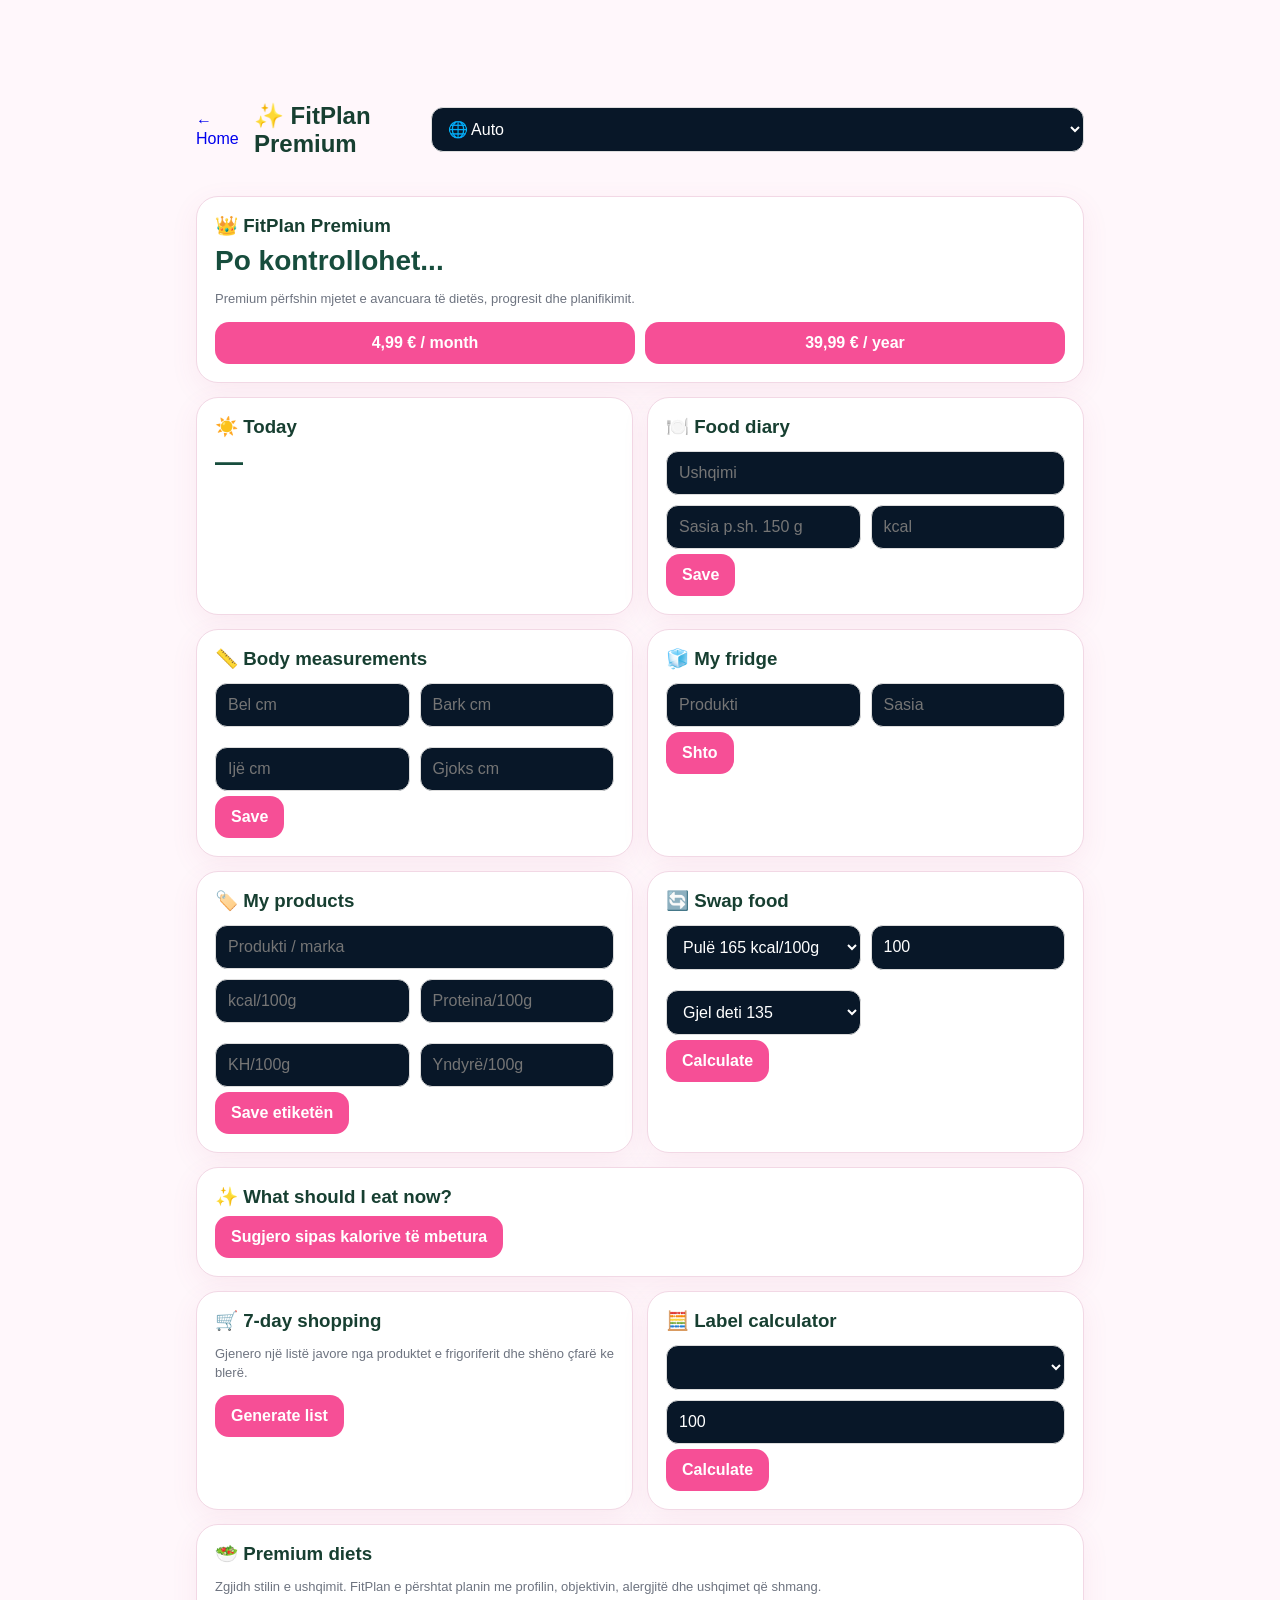
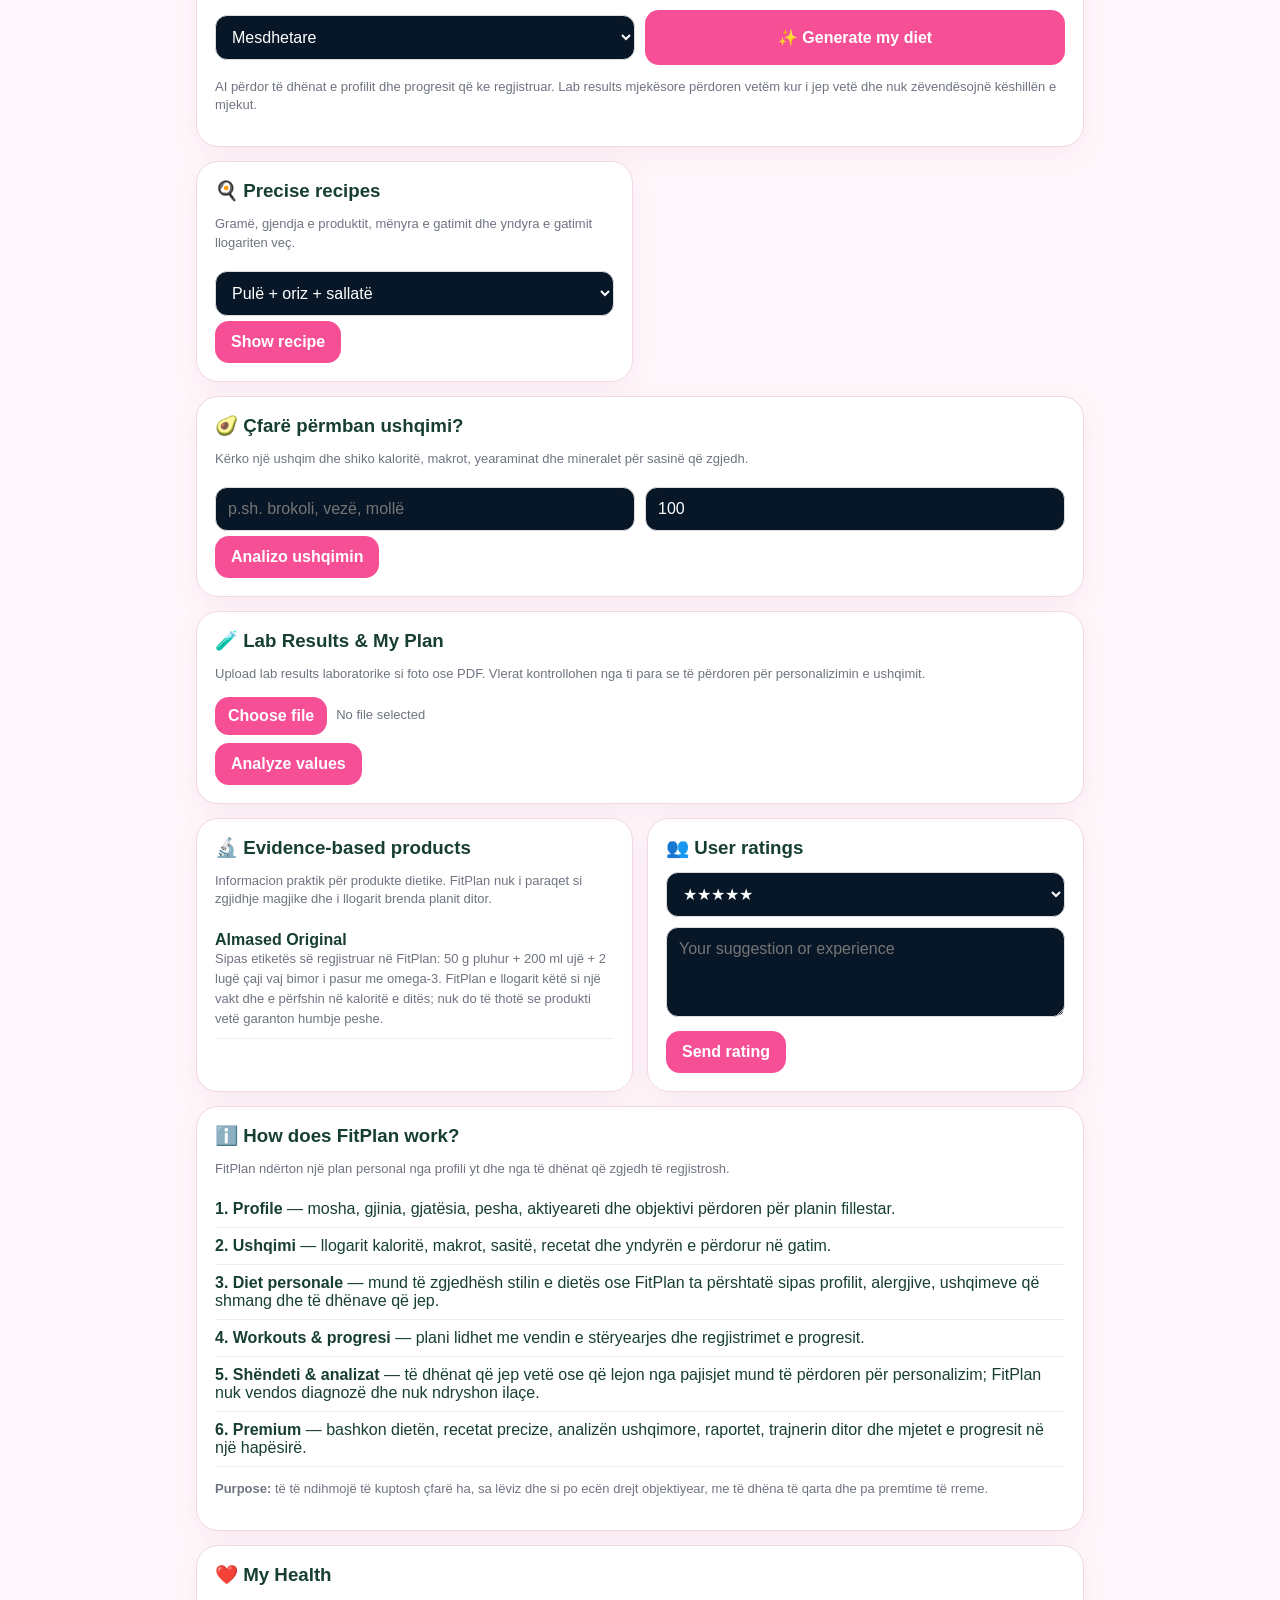
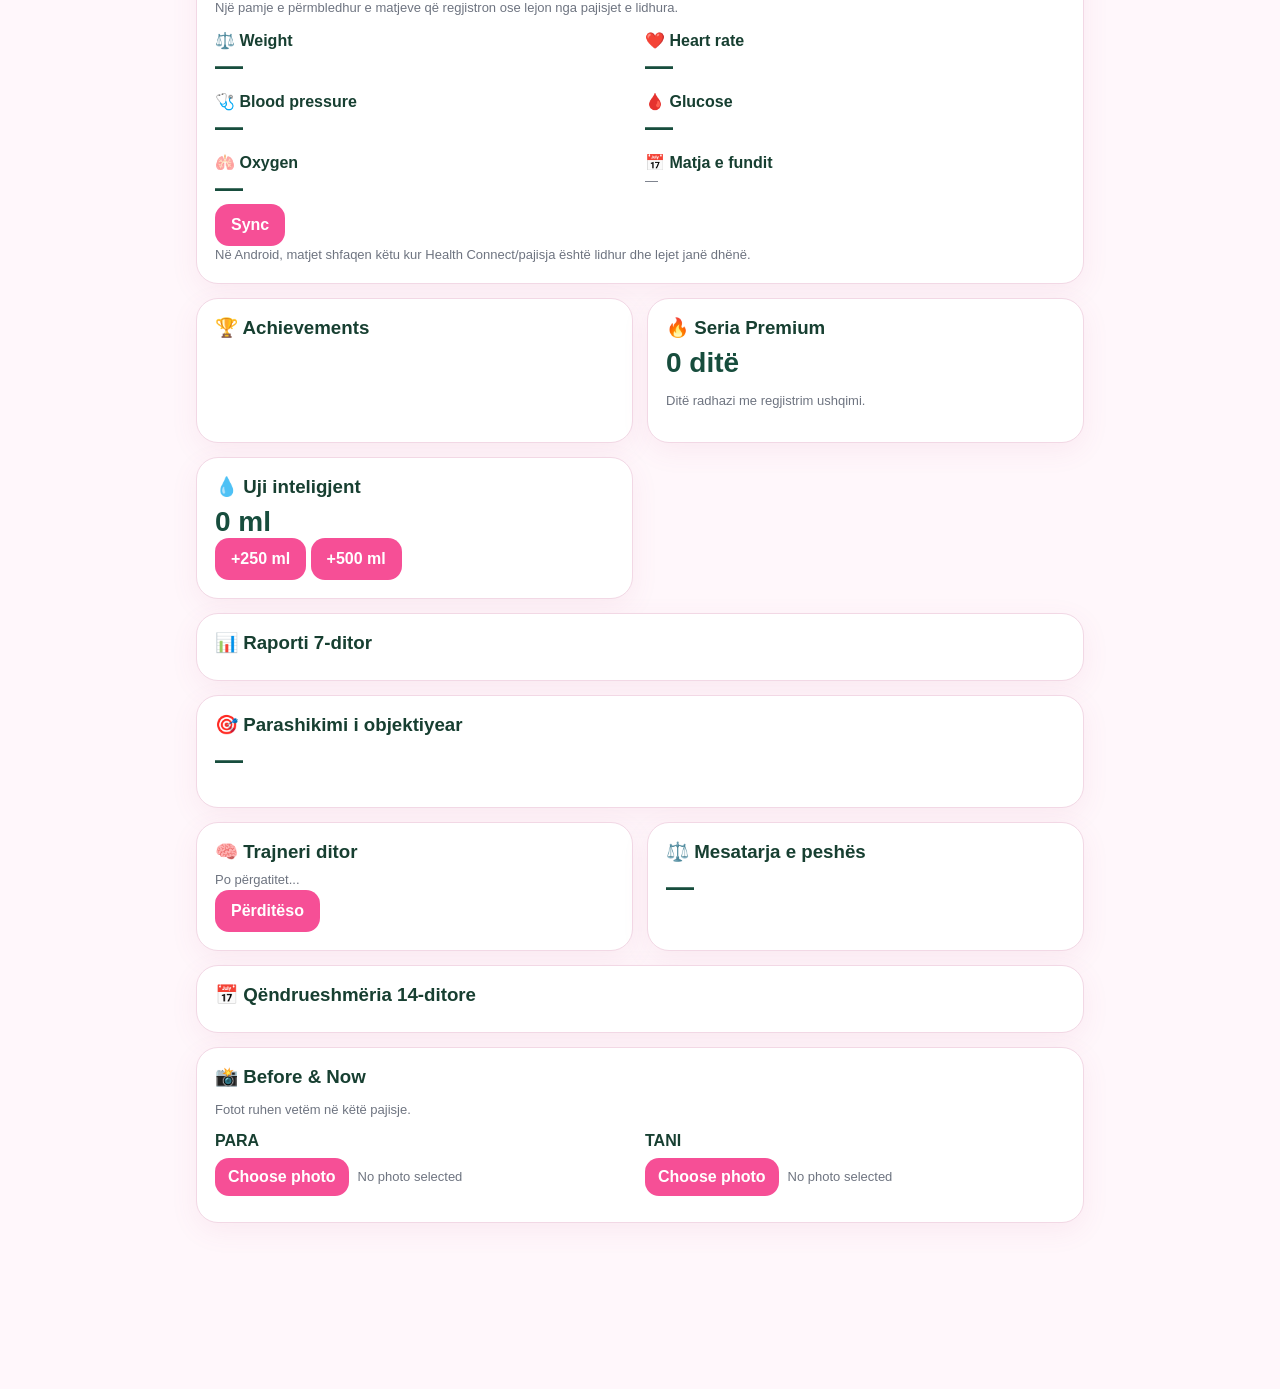
==== premium.html @ 3f6f1149 "Add safe Premium health dashboard UI" ====
<!doctype html><html lang="sq"><head><meta charset="utf-8"><meta name="viewport" content="width=device-width,initial-scale=1"><meta name="theme-color" content="#fff7fb"><title>FitPlan Premium</title><link rel="stylesheet" href="assets/app.css"><style>body{background:#fff7fb}.pw{max-width:920px;margin:auto;padding:18px 16px 80px}.ph{display:flex;align-items:center;justify-content:space-between;gap:12px;margin-bottom:18px}.ph a{text-decoration:none}.pg{display:grid;grid-template-columns:repeat(2,minmax(0,1fr));gap:14px}.pc{background:#fff;border:1px solid #f2d8e5;border-radius:22px;padding:18px;box-shadow:0 8px 28px #c34a7a14}.pc h3{margin:0 0 8px}.wide{grid-column:1/-1}.row{display:grid;grid-template-columns:repeat(2,minmax(0,1fr));gap:10px}input,select,button{font:inherit}input,select{width:100%;padding:12px;border:1px solid #ddd;border-radius:12px;margin:5px 0}.btn{border:0;border-radius:14px;padding:12px 16px;font-weight:800;background:#f64f96;color:#fff}.muted{color:#6e7480}.big{font-size:28px;font-weight:900;color:#174d3d}.list>div{padding:9px 0;border-bottom:1px solid #eee}@media(max-width:650px){.pg,.row{grid-template-columns:1fr}}.filePick{display:flex;align-items:center;gap:9px;flex-wrap:wrap;margin:8px 0}.filePick .btn{padding:10px 13px}.fileName{font-size:13px}</style></head><body><div class="pw"><div class="ph"><a href="./#home">← Ballina</a><h2>✨ FitPlan Premium</h2><select id="fitplanLang" aria-label="Language"><option value="auto">🌐 Auto</option><option value="sq">🇦🇱 Shqip</option><option value="de">🇩🇪 Deutsch</option><option value="en">🇬🇧 English</option><option value="it">🇮🇹 Italiano</option><option value="tr">🇹🇷 Türkçe</option><option value="bs">🇧🇦 Bosanski</option><option value="ar">🇸🇦 العربية</option></select></div><div class="pg"><section class="pc wide" id="premiumAccess"><h3>👑 FitPlan Premium</h3><div id="premiumStatus" class="big">Po kontrollohet...</div><p id="premiumStatus2" class="muted">Premium përfshin mjetet e avancuara të dietës, progresit dhe planifikimit.</p><div id="premiumPlans" class="row"><button class="btn" id="buyMonthly">4,99 € / muaj</button><button class="btn" id="buyYearly">39,99 € / vit</button></div><div id="premiumPayMsg" class="muted"></div></section><div id="premiumContent" style="display:contents"><section class="pc"><h3>☀️ Sot</h3><div id="today" class="big">—</div><div id="today2" class="muted"></div></section><section class="pc"><h3>🍽️ Ditari i ushqimit</h3><input id="food" placeholder="Ushqimi"><div class="row"><input id="grams" placeholder="Sasia p.sh. 150 g"><input id="kcal" type="number" placeholder="kcal"></div><button class="btn" id="saveFood">Ruaj</button><div id="foodList" class="list"></div></section><section class="pc"><h3>📏 Matjet trupore</h3><div class="row"><input id="waist" type="number" placeholder="Bel cm"><input id="belly" type="number" placeholder="Bark cm"><input id="hips" type="number" placeholder="Ijë cm"><input id="chest" type="number" placeholder="Gjoks cm"></div><button class="btn" id="saveMeasure">Ruaj</button><div id="measureLast" class="muted"></div></section><section class="pc"><h3>🧊 Frigoriferi im</h3><div class="row"><input id="frName" placeholder="Produkti"><input id="frQty" placeholder="Sasia"></div><button class="btn" id="saveFr">Shto</button><div id="frList" class="list"></div></section><section class="pc"><h3>🏷️ Produktet e mia</h3><input id="lbName" placeholder="Produkti / marka"><div class="row"><input id="lbKcal" type="number" placeholder="kcal/100g"><input id="lbP" type="number" placeholder="Proteina/100g"><input id="lbC" type="number" placeholder="KH/100g"><input id="lbF" type="number" placeholder="Yndyrë/100g"></div><button class="btn" id="saveLb">Ruaj etiketën</button><div id="lbList" class="list"></div></section><section class="pc"><h3>🔄 Ndërro ushqimin</h3><div class="row"><select id="swFrom"><option value="165">Pulë 165 kcal/100g</option><option value="360">Oriz i thatë 360</option><option value="77">Patate 77</option><option value="884">Vaj ulliri 884</option></select><input id="swGram" type="number" value="100"><select id="swTo"><option value="135">Gjel deti 135</option><option value="77">Patate 77</option><option value="360">Oriz i thatë 360</option><option value="884">Rapsöl 884</option></select></div><button class="btn" id="swap">Llogarit</button><div id="swapOut" class="big"></div></section><section class="pc wide"><h3>✨ Çfarë të ha tani?</h3><div id="smart" class="muted"></div><button class="btn" id="smartBtn">Sugjero sipas kalorive të mbetura</button></section><section class="pc"><h3>🛒 Blerjet 7-ditore</h3><p class="muted">Gjenero një listë javore nga produktet e frigoriferit dhe shëno çfarë ke blerë.</p><button class="btn" id="weekBtn">Gjenero listën</button><div id="weekList" class="list"></div></section><section class="pc"><h3>🧮 Kalkulator etikete</h3><select id="calcProduct"></select><input id="calcGram" type="number" value="100" min="1" placeholder="gramë"><button class="btn" id="calcLabel">Llogarit</button><div id="calcOut" class="big"></div></section><section class="pc wide"><h3>🥗 Dietat Premium</h3><p class="muted">Zgjidh stilin e ushqimit. FitPlan e përshtat planin me profilin, objektivin, alergjitë dhe ushqimet që shmang.</p><div class="row"><select id="premiumDietType"><option value="mediterranean">Mesdhetare</option><option value="lowcarb">Low-Carb</option><option value="highprotein">High-Protein</option><option value="vegetarian">Vegjetariane</option><option value="dash">DASH</option><option value="intermittent">Intermittent Fasting 16:8</option><option value="balanced">E balancuar</option></select><button class="btn" id="generatePremiumDiet">✨ Gjenero dietën time</button></div><div id="premiumDietOut" class="list"></div><p class="muted">AI përdor të dhënat e profilit dhe progresit që ke regjistruar. Analizat mjekësore përdoren vetëm kur i jep vetë dhe nuk zëvendësojnë këshillën e mjekut.</p></section><section class="pc"><h3>🍳 Receta Precize</h3><p class="muted">Gramë, gjendja e produktit, mënyra e gatimit dhe yndyra e gatimit llogariten veç.</p><select id="recipeSel"><option value="chickenrice">Pulë + oriz + sallatë</option><option value="eggs">Vezë + patate + sallatë</option></select><button class="btn" id="recipeBtn">Shfaq recetën</button><div id="recipeOut" class="list"></div></section><section class="pc wide"><h3>🥑 Çfarë përmban ushqimi?</h3><p class="muted">Kërko një ushqim dhe shiko kaloritë, makrot, vitaminat dhe mineralet për sasinë që zgjedh.</p><div class="row"><input id="nutritionFood" placeholder="p.sh. brokoli, vezë, mollë"><input id="nutritionGram" type="number" min="1" value="100" placeholder="gramë"></div><button class="btn" id="nutritionBtn">Analizo ushqimin</button><div id="nutritionOut" class="list"></div></section><section class="pc wide"><h3>🧪 Analizat & Plani im</h3><p class="muted">Ngarko analizat laboratorike si foto ose PDF. Vlerat kontrollohen nga ti para se të përdoren për personalizimin e ushqimit.</p><div class="filePick"><input id="labFile" type="file" accept="image/*,.pdf" hidden><button class="btn fileBtn" type="button" data-file-target="labFile" data-i18n="Zgjidh skedarin">Zgjidh skedarin</button><span class="muted fileName" data-file-name="labFile" data-i18n="Asnjë skedar i zgjedhur">Asnjë skedar i zgjedhur</span></div><button class="btn" id="labAnalyze">Analizo vlerat</button><div id="labOut" class="list"></div></section><section class="pc"><h3>🔬 Produkte me evidencë</h3><p class="muted">Informacion praktik për produkte dietike. FitPlan nuk i paraqet si zgjidhje magjike dhe i llogarit brenda planit ditor.</p><div id="evidenceProducts" class="list"><div><b>Almased Original</b><br><span class="muted">Sipas etiketës së regjistruar në FitPlan: 50 g pluhur + 200 ml ujë + 2 lugë çaji vaj bimor i pasur me omega-3. FitPlan e llogarit këtë si një vakt dhe e përfshin në kaloritë e ditës; nuk do të thotë se produkti vetë garanton humbje peshe.</span></div></div></section><section class="pc"><h3>👥 Vlerësimi i përdoruesve</h3><select id="userRating"><option value="5">★★★★★</option><option value="4">★★★★☆</option><option value="3">★★★☆☆</option><option value="2">★★☆☆☆</option><option value="1">★☆☆☆☆</option></select><textarea id="userFeedback" placeholder="Sugjerimi ose përvoja juaj" style="width:100%;min-height:90px;padding:12px;border:1px solid #ddd;border-radius:12px"></textarea><button class="btn" id="sendFeedback">Dërgo vlerësimin</button><div id="feedbackMsg" class="muted"></div></section><section class="pc wide"><h3>ℹ️ Si funksionon FitPlan?</h3><p class="muted">FitPlan ndërton një plan personal nga profili yt dhe nga të dhënat që zgjedh të regjistrosh.</p><div class="list"><div><b>1. Profili</b> — mosha, gjinia, gjatësia, pesha, aktiviteti dhe objektivi përdoren për planin fillestar.</div><div><b>2. Ushqimi</b> — llogarit kaloritë, makrot, sasitë, recetat dhe yndyrën e përdorur në gatim.</div><div><b>3. Dieta personale</b> — mund të zgjedhësh stilin e dietës ose FitPlan ta përshtatë sipas profilit, alergjive, ushqimeve që shmang dhe të dhënave që jep.</div><div><b>4. Ushtrimet & progresi</b> — plani lidhet me vendin e stërvitjes dhe regjistrimet e progresit.</div><div><b>5. Shëndeti & analizat</b> — të dhënat që jep vetë ose që lejon nga pajisjet mund të përdoren për personalizim; FitPlan nuk vendos diagnozë dhe nuk ndryshon ilaçe.</div><div><b>6. Premium</b> — bashkon dietën, recetat precize, analizën ushqimore, raportet, trajnerin ditor dhe mjetet e progresit në një hapësirë.</div></div><p class="muted"><b>Qëllimi:</b> të të ndihmojë të kuptosh çfarë ha, sa lëviz dhe si po ecën drejt objektivit, me të dhëna të qarta dhe pa premtime të rreme.</p></section><section class="pc wide"><h3>❤️ Shëndeti im</h3><p class="muted">Një pamje e përmbledhur e matjeve që regjistron ose lejon nga pajisjet e lidhura.</p><div class="row"><div><b>⚖️ Pesha</b><div id="healthWeight" class="big">—</div></div><div><b>❤️ Pulsi</b><div id="healthHr" class="big">—</div></div><div><b>🩺 Tensioni</b><div id="healthBp" class="big">—</div></div><div><b>🩸 Glukoza</b><div id="healthGlucose" class="big">—</div></div><div><b>🫁 Oksigjeni</b><div id="healthSpo2" class="big">—</div></div><div><b>📅 Matja e fundit</b><div id="healthWhen" class="muted">—</div></div></div><button class="btn" id="healthSync">Sinkronizo</button><div id="healthMsg" class="muted">Në Android, matjet shfaqen këtu kur Health Connect/pajisja është lidhur dhe lejet janë dhënë.</div></section><section class="pc"><h3>🏆 Arritjet</h3><div id="achievements" class="list"></div></section><section class="pc"><h3>🔥 Seria Premium</h3><div id="streak" class="big">0 ditë</div><p class="muted">Ditë radhazi me regjistrim ushqimi.</p></section><section class="pc"><h3>💧 Uji inteligjent</h3><div id="waterSmart" class="big">0 ml</div><button class="btn" id="water250">+250 ml</button> <button class="btn" id="water500">+500 ml</button></section><section class="pc wide"><h3>📊 Raporti 7-ditor</h3><div id="weekReport" class="list"></div></section><section class="pc wide"><h3>🎯 Parashikimi i objektivit</h3><div id="goalForecast" class="big">—</div><p id="goalForecast2" class="muted"></p></section><section class="pc"><h3>🧠 Trajneri ditor</h3><div id="coachToday" class="muted">Po përgatitet...</div><button class="btn" id="coachRefresh">Përditëso</button></section><section class="pc"><h3>⚖️ Mesatarja e peshës</h3><div id="weightTrend" class="big">—</div><div id="weightTrend2" class="muted"></div></section><section class="pc wide"><h3>📅 Qëndrueshmëria 14-ditore</h3><div id="consistency" class="list"></div></section><section class="pc wide"><h3>📸 Para & Tani</h3><p class="muted">Fotot ruhen vetëm në këtë pajisje.</p><div class="row"><div><b>PARA</b><div class="filePick"><input id="before" type="file" accept="image/*" hidden><button class="btn fileBtn" type="button" data-file-target="before" data-i18n="Zgjidh foton">Zgjidh foton</button><span class="muted fileName" data-file-name="before" data-i18n="Asnjë foto e zgjedhur">Asnjë foto e zgjedhur</span></div><div id="beforeV"></div></div><div><b>TANI</b><div class="filePick"><input id="after" type="file" accept="image/*" hidden><button class="btn fileBtn" type="button" data-file-target="after" data-i18n="Zgjidh foton">Zgjidh foton</button><span class="muted fileName" data-file-name="after" data-i18n="Asnjë foto e zgjedhur">Asnjë foto e zgjedhur</span></div><div id="afterV"></div></div></div></section></div></div></div><script>window.FITPLAN_MESSAGES={sq:{remaining:"Ke {kcal} kcal të mbetura.",goal:"≈ {weeks} javë",active:"{days}/14 ditë aktive"},de:{remaining:"Du hast noch {kcal} kcal übrig.",goal:"≈ {weeks} Wochen",active:"{days}/14 aktive Tage"},en:{remaining:"You have {kcal} kcal remaining.",goal:"≈ {weeks} weeks",active:"{days}/14 active days"},it:{remaining:"Ti restano {kcal} kcal.",goal:"≈ {weeks} settimane",active:"{days}/14 giorni attivi"},tr:{remaining:"{kcal} kcal kaldı.",goal:"≈ {weeks} hafta",active:"{days}/14 aktif gün"},bs:{remaining:"Preostalo je {kcal} kcal.",goal:"≈ {weeks} sedmica",active:"{days}/14 aktivnih dana"},ar:{remaining:"تبقى لديك {kcal} سعرة حرارية.",goal:"≈ {weeks} أسابيع",active:"{days}/14 يومًا نشطًا"}};</script><script src="assets/i18n.js"></script><script>document.addEventListener("click",e=>{const b=e.target.closest("[data-file-target]");if(b)document.getElementById(b.dataset.fileTarget)?.click()});document.addEventListener("change",e=>{if(e.target.matches("input[type=file]")){const s=document.querySelector(`[data-file-name="${e.target.id}"]`);if(s&&e.target.files?.[0])s.textContent=e.target.files[0].name}});</script><script src="assets/premium.js"></script></body></html>
---- assets/app.css ----
:root{--bg:#07111f;--card:#10233f;--text:#f7fbff;--muted:#b8c7d9;--a:#2dd4bf;--b:#38bdf8;--line:#ffffff20}
*{box-sizing:border-box}html,body{margin:0;min-height:100%;font-family:Arial,sans-serif;background:linear-gradient(145deg,#07111f,#10233f);color:var(--text)}
body{padding:calc(64px + env(safe-area-inset-top)) 12px calc(86px + env(safe-area-inset-bottom))}
.top{position:fixed;z-index:20;top:0;left:0;right:0;height:calc(58px + env(safe-area-inset-top));padding-top:env(safe-area-inset-top);display:flex;align-items:center;justify-content:space-between;background:#07111fee;border-bottom:1px solid var(--line);backdrop-filter:blur(14px)}
.top button{margin:0 10px;border:1px solid var(--line);background:#ffffff12;color:white;border-radius:12px;padding:9px 12px}
#app{max-width:980px;margin:auto}.hero,.card{background:#ffffff0d;border:1px solid var(--line);border-radius:22px;padding:16px;margin:10px 0;box-shadow:0 18px 45px #0005}.hero{background:linear-gradient(135deg,#2dd4bf24,#38bdf822)}
.grid{display:grid;grid-template-columns:repeat(2,1fr);gap:10px}.tile{border:1px solid var(--line);background:#ffffff0c;color:white;border-radius:18px;padding:16px;text-align:left;min-height:92px}.tile b{display:block;font-size:16px;margin:7px 0}.muted{color:var(--muted);font-size:13px;line-height:1.45}
input,select,textarea,button{font:inherit}input,select,textarea{width:100%;padding:12px;margin:5px 0 10px;border-radius:12px;border:1px solid var(--line);background:#081728;color:white;font-size:16px}.primary{border:0;border-radius:13px;padding:12px 15px;font-weight:800;background:linear-gradient(135deg,var(--a),var(--b));color:#05212a}.secondary{border:1px solid var(--line);border-radius:13px;padding:11px 14px;background:#ffffff10;color:white}.row{display:flex;gap:9px;flex-wrap:wrap}.check{display:flex;gap:10px;align-items:center;padding:12px;border-bottom:1px solid var(--line)}.check input{width:auto;margin:0}.menu{position:fixed;bottom:0;left:0;right:0;display:flex;overflow:auto;background:#07111ff2;border-top:1px solid var(--line);padding:8px 7px calc(8px + env(safe-area-inset-bottom));z-index:20}.menu button{flex:0 0 auto;border:0;background:transparent;color:#c8d5e5;padding:8px 12px}.menu button.active{color:#2dd4bf}.badge{display:inline-block;border-radius:999px;background:#2dd4bf20;border:1px solid #2dd4bf55;padding:5px 9px;color:#99f6e4}.stat{font-size:25px;font-weight:900}.warn{background:#f59e0b18;border:1px solid #f59e0b55;border-radius:14px;padding:12px;color:#fde68a}
@media(max-width:620px){.grid{grid-template-columns:1fr}.tile{min-height:78px}}
.fit-img{width:100%;aspect-ratio:4/3;object-fit:cover;border-radius:16px;display:block;background:#081728}.exercise h3{margin:10px 0 5px}.videoBtn{display:inline-block;text-decoration:none;margin-top:4px}

/* Premium FitPlan home */
body{background:linear-gradient(180deg,#fff8fb 0,#fff 42%,#f7fbf7 100%);color:#173f31}
.top{background:rgba(255,255,255,.94);border-bottom:1px solid #f0e5e9;color:#173f31;box-shadow:0 5px 24px #7b405312}
.top button{background:#fff;color:#315b49;border:1px solid #e7dce1;box-shadow:0 4px 12px #57344610}
.homeHero{max-width:760px;margin:0 auto}
.brandRow{display:flex;align-items:center;gap:11px;padding:9px 3px 15px}
.brandLogo{width:58px;height:58px;border-radius:18px;object-fit:cover;box-shadow:0 8px 24px #ef5a9130}
.brandName{font-size:31px;font-weight:950;letter-spacing:-1px}.brandName::first-letter{color:#173f31}
.brandSub{font-size:10px;font-weight:900;letter-spacing:1.5px;color:#e94d88}
.profilePill{margin-left:auto;border:1.5px solid #9bc884;background:#fff;color:#416c35;border-radius:999px;padding:11px 16px;font-weight:900}
.welcomeCard{position:relative;min-height:360px;border-radius:32px;padding:28px;overflow:hidden;background:radial-gradient(circle at 82% 18%,#ffd5e6 0 13%,transparent 34%),linear-gradient(135deg,#fff 0,#fff5f9 52%,#eef9e9 100%);box-shadow:0 18px 55px #7e536020;border:1px solid #f1e5e9}
.welcomeCard:after{content:"";position:absolute;right:-42px;bottom:-50px;width:250px;height:250px;background:url("../images/dieta.png") center/cover;border-radius:50%;opacity:.18;transform:rotate(-8deg)}
.welcomeText{position:relative;z-index:1;max-width:560px}.welcomeText h1{font-size:42px;line-height:1.02;margin:20px 0 13px;letter-spacing:-1.5px}.welcomeText p{font-size:18px;line-height:1.55;color:#657069;max-width:520px}
.pinkTag{display:inline-block;background:linear-gradient(135deg,#f04b86,#ff6ba3);color:#fff;border-radius:999px;padding:10px 15px;font-weight:900;box-shadow:0 8px 24px #ed4c8430}
.quickStats{display:flex;gap:9px;flex-wrap:wrap;margin-top:20px}.quickStats span{background:#fff;border:1px solid #f0e2e7;padding:10px 14px;border-radius:15px;box-shadow:0 7px 20px #6f485010}
.startBtn{margin-top:15px;background:linear-gradient(135deg,#ef4d88,#ff70a7);color:#fff;padding:14px 22px}
.premiumSection{max-width:760px;margin:22px auto}.premiumSection h2{font-size:25px;margin:8px 4px 13px}
.premiumGrid{display:grid;grid-template-columns:repeat(2,minmax(0,1fr));gap:12px}
.premiumTile{display:flex;align-items:center;gap:12px;text-align:left;border:1px solid #f0e3e8;background:rgba(255,255,255,.95);color:#173f31;border-radius:22px;padding:10px;box-shadow:0 10px 30px #7a465014;min-height:90px;transition:.18s transform,.18s box-shadow}
.premiumTile:active{transform:scale(.975)}.premiumTile img{width:68px;height:68px;object-fit:cover;border-radius:18px;box-shadow:0 6px 18px #7e4e5a20}.premiumTile b{display:block;font-size:16px}.premiumTile span{display:block;color:#839088;font-size:12px;margin-top:5px}
.menu{justify-content:space-around;overflow:visible;background:rgba(255,255,255,.96);border-top:1px solid #eee2e6;box-shadow:0 -8px 28px #63404b15}
.menu button{flex:1;min-width:0;color:#68756e;padding:4px 2px;font-size:11px;font-weight:800;display:flex;flex-direction:column;align-items:center;gap:2px}
.menu button img{width:31px;height:31px;border-radius:9px;object-fit:cover}.menu button.active{color:#e64d86}
.card,.hero{color:#f7fbff}
@media(max-width:620px){.welcomeCard{min-height:330px;padding:23px 20px}.welcomeText h1{font-size:35px}.welcomeText p{font-size:16px}.premiumGrid{grid-template-columns:1fr 1fr}.premiumTile{display:block;text-align:center}.premiumTile img{width:76px;height:76px;margin-bottom:7px}.brandName{font-size:27px}.brandLogo{width:52px;height:52px}}
@media(max-width:390px){.premiumGrid{gap:8px}.premiumTile{padding:8px}.premiumTile img{width:68px;height:68px}.profilePill{padding:9px 11px}}

.welcomeCard.hasPersonalPhoto{background-size:cover!important;background-position:center!important;background-repeat:no-repeat!important}
.welcomeCard.hasPersonalPhoto:after{display:none}
.photoActions{display:flex;gap:8px;align-items:center;flex-wrap:wrap;margin-top:18px}
.photoUpload{display:inline-flex;align-items:center;justify-content:center;cursor:pointer;background:#fff;color:#d9437c;border:1px solid #f2b6cd;border-radius:15px;padding:11px 14px;font-weight:900;box-shadow:0 7px 20px #8b405318}
.photoRemove{background:#fff;border:1px solid #eadde2;color:#6e7772;border-radius:15px;padding:11px 14px;font-weight:800}

/* Gender-aware premium theme + profile contrast */
:root{--accent:#ef4d88;--accent2:#ff79ab;--soft:#fff1f7;--ink:#173f31;--ring:#f2b6cd}
html[data-theme="male"]{--accent:#2477e8;--accent2:#54b7ff;--soft:#edf7ff;--ink:#103d62;--ring:#9bd1ff}
html[data-theme="female"]{--accent:#ef4d88;--accent2:#ff79ab;--soft:#fff1f7;--ink:#173f31;--ring:#f2b6cd}
body{color:var(--ink)}
.hero{background:linear-gradient(135deg,var(--accent),var(--accent2));color:#fff!important;border:0;box-shadow:0 18px 42px color-mix(in srgb,var(--accent) 25%,transparent)}
.hero h1,.hero .muted{color:#fff!important;text-shadow:0 1px 2px #0002}
.card{background:#fff!important;color:#173b31!important;border:1px solid #e7eaeb!important;box-shadow:0 12px 34px #29435a14}
.card label{display:block;color:#27483c!important;font-weight:850;margin:12px 0 7px}
.card input,.card select,.card textarea{background:#f8fbfd!important;color:#102b3a!important;border:1.5px solid #cbd8df!important;box-shadow:inset 0 1px 2px #00000008}
.card input:focus,.card select:focus,.card textarea:focus{outline:none!important;border-color:var(--accent)!important;box-shadow:0 0 0 4px color-mix(in srgb,var(--accent) 16%,transparent)!important}
.card .muted{color:#687b73!important}
.primary,.pinkTag,.startBtn{background:linear-gradient(135deg,var(--accent),var(--accent2))!important;color:#fff!important}
.brandSub,.menu button.active,.photoUpload{color:var(--accent)!important}
.profilePill{border-color:var(--ring)!important;color:var(--ink)!important}
html[data-theme="male"] body{background:linear-gradient(180deg,#f3f9ff 0,#fff 42%,#eef7ff 100%)}
html[data-theme="male"] .brandRow{background:linear-gradient(90deg,#fff,#f1f8ff)}
html[data-theme="male"] .welcomeCard{background:radial-gradient(circle at 82% 18%,#d8efff 0 13%,transparent 34%),linear-gradient(135deg,#fff 0,#f3f9ff 52%,#eaf5ff 100%)}
html[data-theme="male"] .pinkTag{box-shadow:0 8px 24px #2477e835}
html[data-theme="male"] .menu{border-top-color:#dcecff}
html[data-theme="male"] .premiumTile{border-color:#dcecf8}

/* Workout motion + stronger gender identity */
.exercise{position:relative;overflow:hidden}
.exercise .fit-img{transition:transform .35s ease;animation:fitPulse 3.2s ease-in-out infinite}
.exercise:active .fit-img{transform:scale(1.025)}
@keyframes fitPulse{0%,100%{transform:scale(1)}50%{transform:scale(1.018)}}
html[data-theme="male"] .exercise{border-top:4px solid #2477e8!important}
html[data-theme="female"] .exercise{border-top:4px solid #ef4d88!important}
html[data-theme="male"] .badge{background:#2477e818;border-color:#2477e855;color:#145fae}
html[data-theme="female"] .badge{background:#ef4d8818;border-color:#ef4d8855;color:#bd356a}

.exerciseGuide{margin:10px 0;padding:10px;border-radius:14px;background:color-mix(in srgb,var(--accent) 7%,white);border:1px solid color-mix(in srgb,var(--accent) 24%,#ddd)}
.exerciseGuide summary{cursor:pointer;font-weight:900;color:var(--accent)}
.exerciseGuide ol{padding-left:22px;line-height:1.55;color:#385047}
.motionCue{display:flex;align-items:center;justify-content:center;gap:8px;margin-top:10px}
.motionCue span{display:grid;place-items:center;width:34px;height:34px;border-radius:50%;background:var(--accent);color:#fff;font-weight:900;animation:stepGlow 2.4s infinite}
.motionCue span:nth-of-type(2){animation-delay:.4s}.motionCue span:nth-of-type(3){animation-delay:.8s}.motionCue span:nth-of-type(4){animation-delay:1.2s}
.motionCue i{font-style:normal;color:var(--accent);font-weight:900}
@keyframes stepGlow{0%,65%,100%{transform:scale(1);opacity:.55}15%{transform:scale(1.18);opacity:1}}
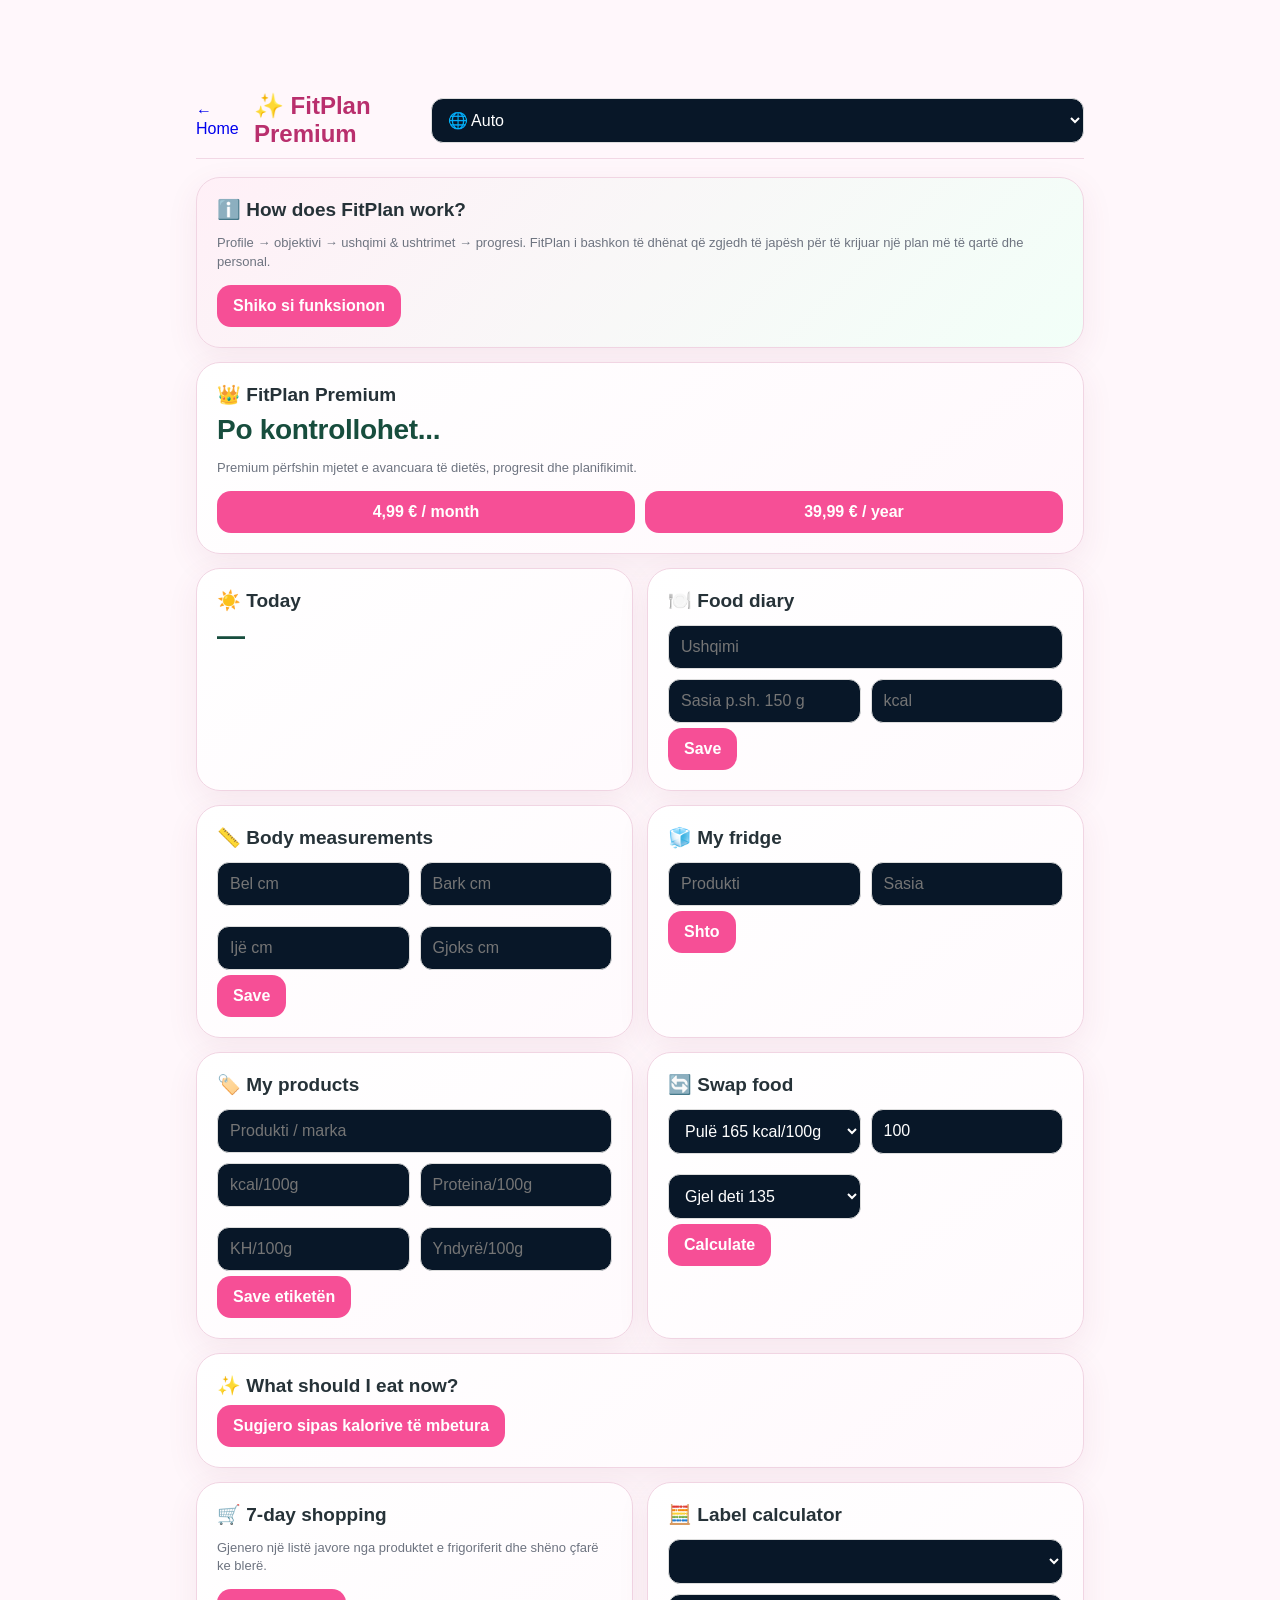
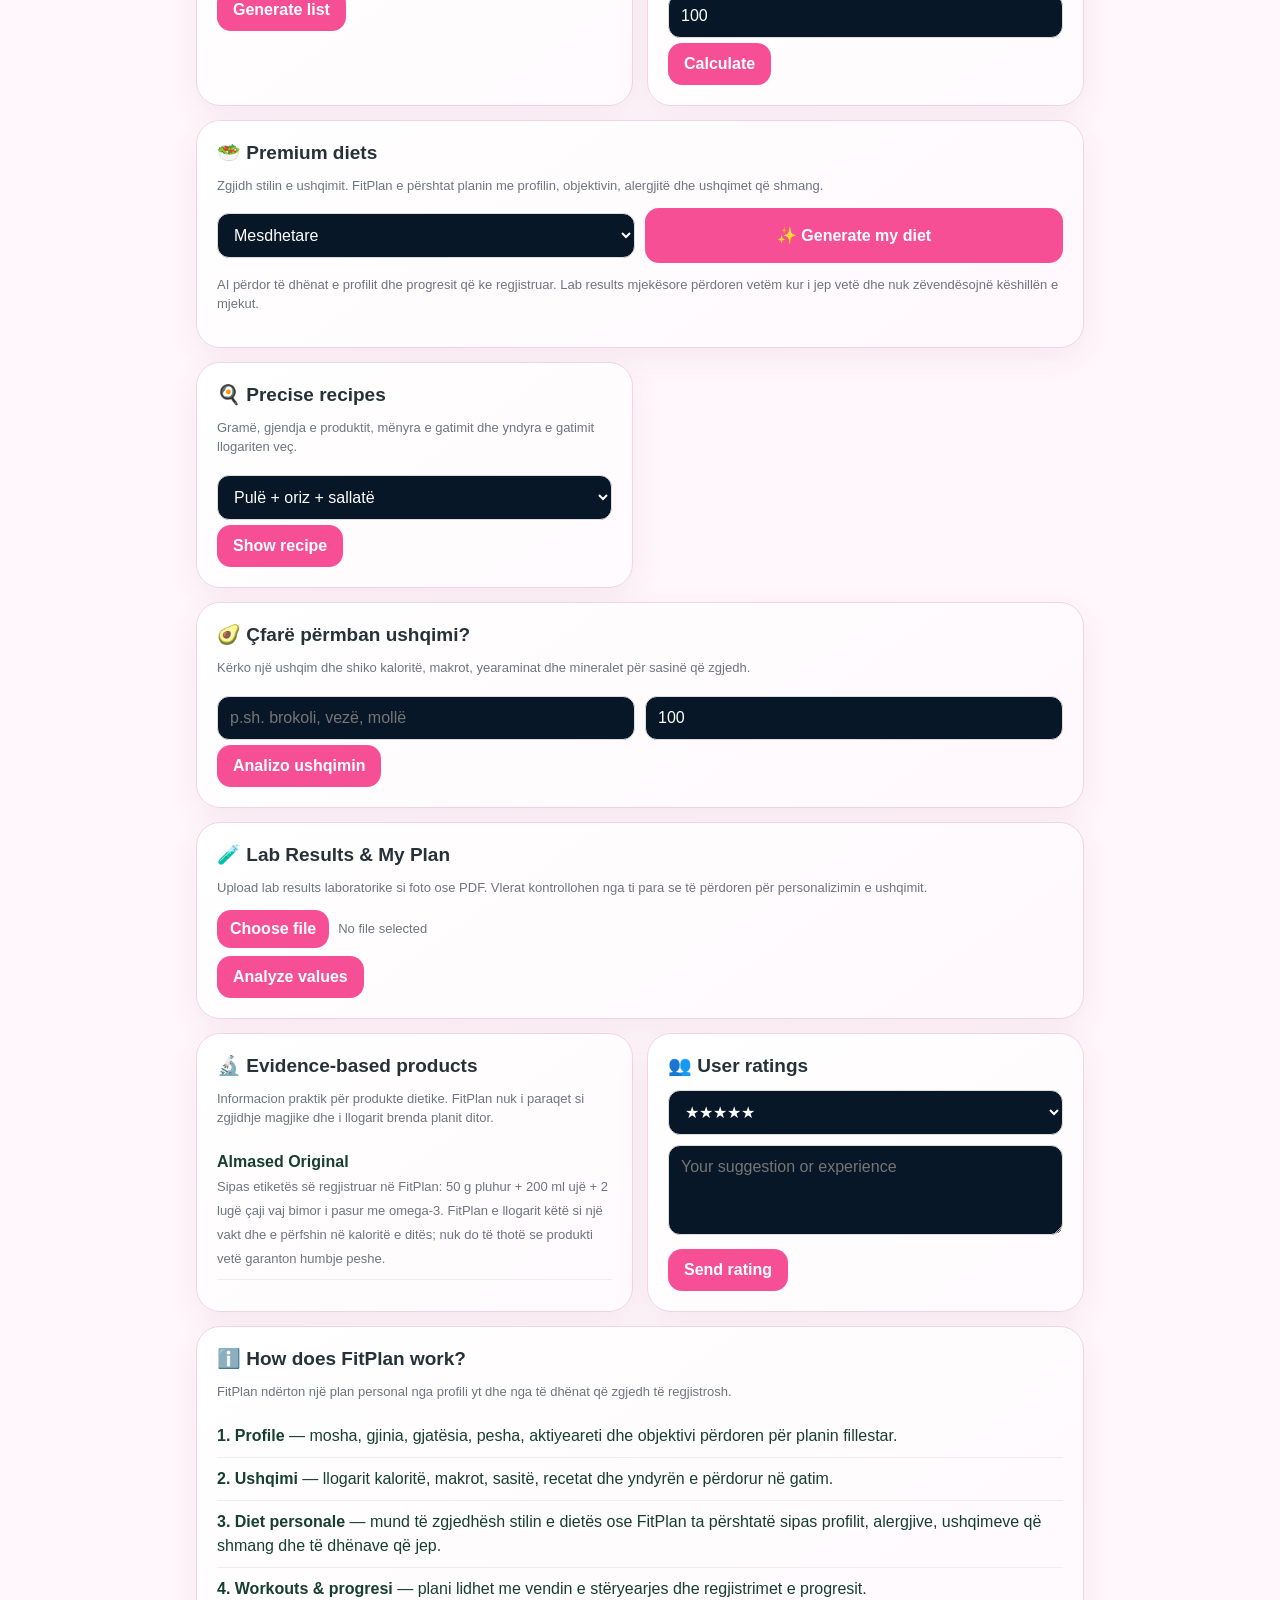
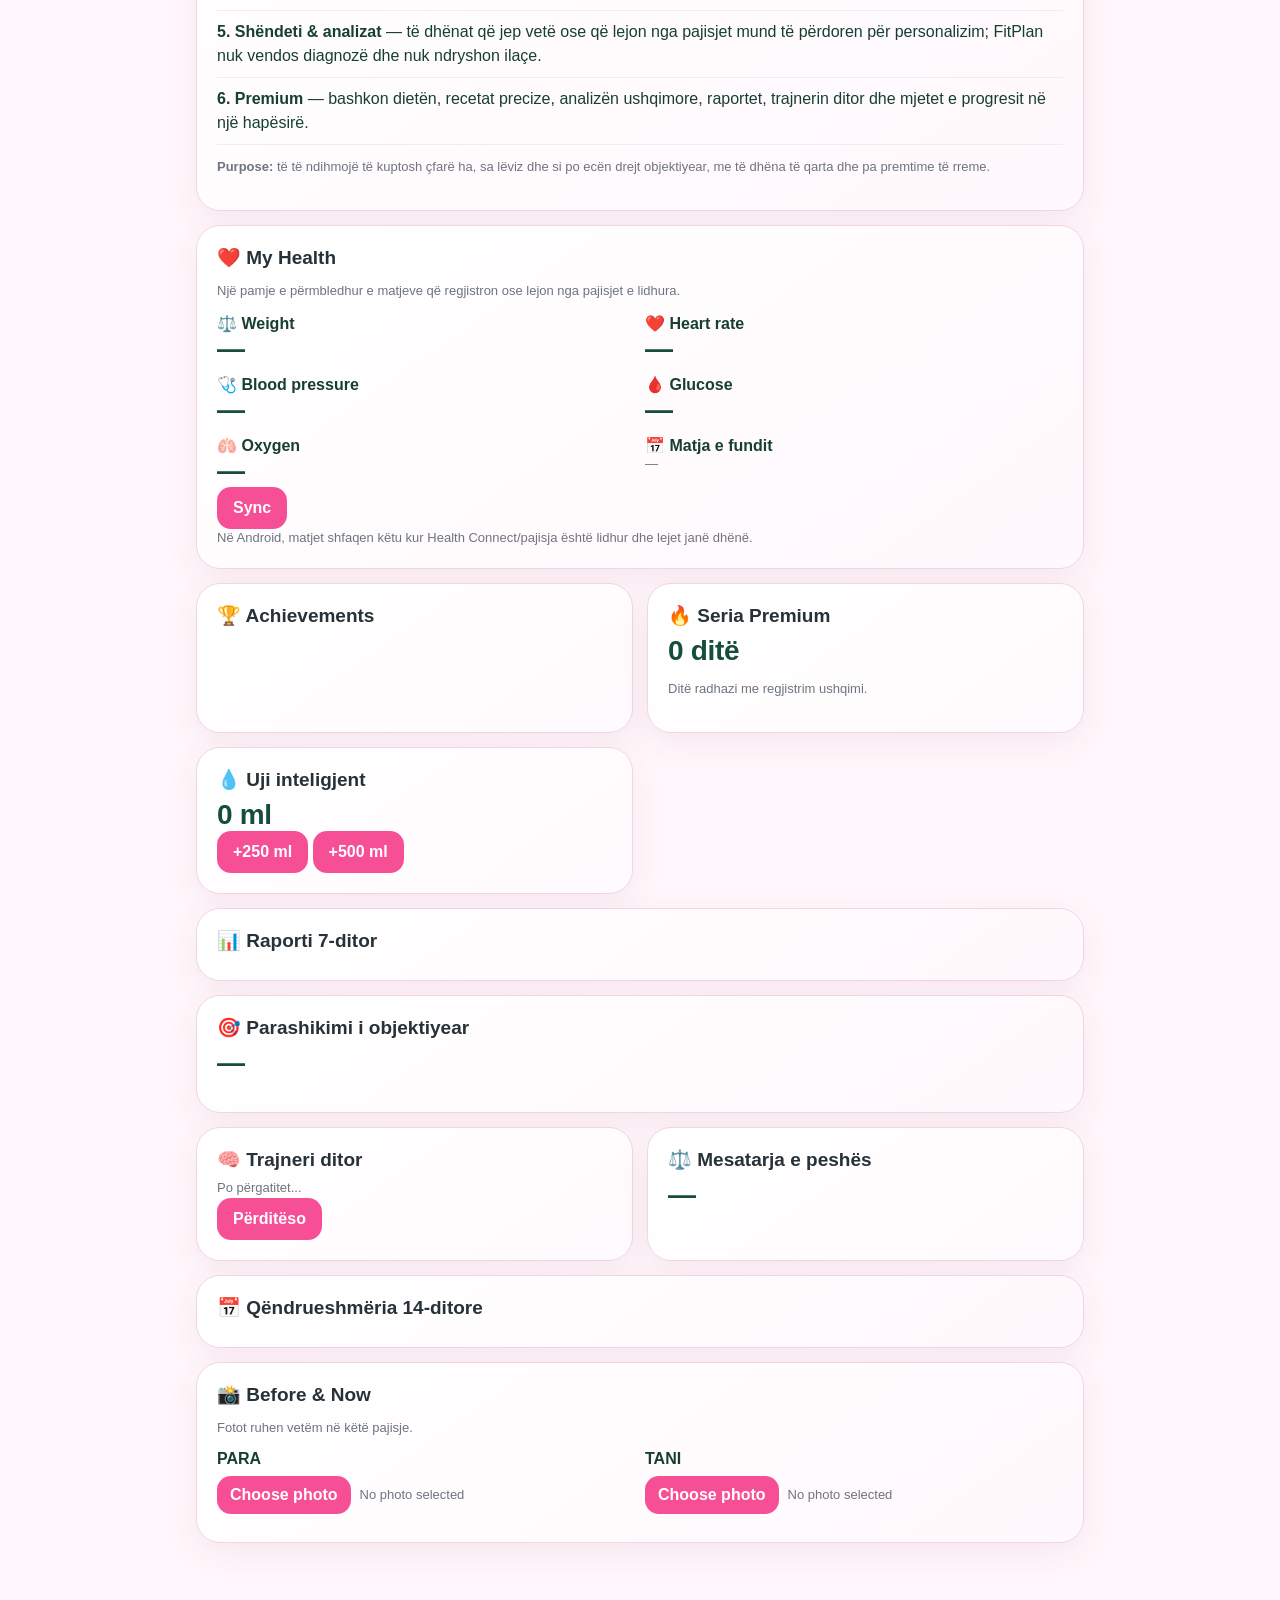
==== commit 1f47f4ce: "Polish Premium design and surface FitPlan explanation near top" ====
--- a/premium.html
+++ b/premium.html
@@ -1 +1 @@
-<!doctype html><html lang="sq"><head><meta charset="utf-8"><meta name="viewport" content="width=device-width,initial-scale=1"><meta name="theme-color" content="#fff7fb"><title>FitPlan Premium</title><link rel="stylesheet" href="assets/app.css"><style>body{background:#fff7fb}.pw{max-width:920px;margin:auto;padding:18px 16px 80px}.ph{display:flex;align-items:center;justify-content:space-between;gap:12px;margin-bottom:18px}.ph a{text-decoration:none}.pg{display:grid;grid-template-columns:repeat(2,minmax(0,1fr));gap:14px}.pc{background:#fff;border:1px solid #f2d8e5;border-radius:22px;padding:18px;box-shadow:0 8px 28px #c34a7a14}.pc h3{margin:0 0 8px}.wide{grid-column:1/-1}.row{display:grid;grid-template-columns:repeat(2,minmax(0,1fr));gap:10px}input,select,button{font:inherit}input,select{width:100%;padding:12px;border:1px solid #ddd;border-radius:12px;margin:5px 0}.btn{border:0;border-radius:14px;padding:12px 16px;font-weight:800;background:#f64f96;color:#fff}.muted{color:#6e7480}.big{font-size:28px;font-weight:900;color:#174d3d}.list>div{padding:9px 0;border-bottom:1px solid #eee}@media(max-width:650px){.pg,.row{grid-template-columns:1fr}}.filePick{display:flex;align-items:center;gap:9px;flex-wrap:wrap;margin:8px 0}.filePick .btn{padding:10px 13px}.fileName{font-size:13px}</style></head><body><div class="pw"><div class="ph"><a href="./#home">← Ballina</a><h2>✨ FitPlan Premium</h2><select id="fitplanLang" aria-label="Language"><option value="auto">🌐 Auto</option><option value="sq">🇦🇱 Shqip</option><option value="de">🇩🇪 Deutsch</option><option value="en">🇬🇧 English</option><option value="it">🇮🇹 Italiano</option><option value="tr">🇹🇷 Türkçe</option><option value="bs">🇧🇦 Bosanski</option><option value="ar">🇸🇦 العربية</option></select></div><div class="pg"><section class="pc wide" id="premiumAccess"><h3>👑 FitPlan Premium</h3><div id="premiumStatus" class="big">Po kontrollohet...</div><p id="premiumStatus2" class="muted">Premium përfshin mjetet e avancuara të dietës, progresit dhe planifikimit.</p><div id="premiumPlans" class="row"><button class="btn" id="buyMonthly">4,99 € / muaj</button><button class="btn" id="buyYearly">39,99 € / vit</button></div><div id="premiumPayMsg" class="muted"></div></section><div id="premiumContent" style="display:contents"><section class="pc"><h3>☀️ Sot</h3><div id="today" class="big">—</div><div id="today2" class="muted"></div></section><section class="pc"><h3>🍽️ Ditari i ushqimit</h3><input id="food" placeholder="Ushqimi"><div class="row"><input id="grams" placeholder="Sasia p.sh. 150 g"><input id="kcal" type="number" placeholder="kcal"></div><button class="btn" id="saveFood">Ruaj</button><div id="foodList" class="list"></div></section><section class="pc"><h3>📏 Matjet trupore</h3><div class="row"><input id="waist" type="number" placeholder="Bel cm"><input id="belly" type="number" placeholder="Bark cm"><input id="hips" type="number" placeholder="Ijë cm"><input id="chest" type="number" placeholder="Gjoks cm"></div><button class="btn" id="saveMeasure">Ruaj</button><div id="measureLast" class="muted"></div></section><section class="pc"><h3>🧊 Frigoriferi im</h3><div class="row"><input id="frName" placeholder="Produkti"><input id="frQty" placeholder="Sasia"></div><button class="btn" id="saveFr">Shto</button><div id="frList" class="list"></div></section><section class="pc"><h3>🏷️ Produktet e mia</h3><input id="lbName" placeholder="Produkti / marka"><div class="row"><input id="lbKcal" type="number" placeholder="kcal/100g"><input id="lbP" type="number" placeholder="Proteina/100g"><input id="lbC" type="number" placeholder="KH/100g"><input id="lbF" type="number" placeholder="Yndyrë/100g"></div><button class="btn" id="saveLb">Ruaj etiketën</button><div id="lbList" class="list"></div></section><section class="pc"><h3>🔄 Ndërro ushqimin</h3><div class="row"><select id="swFrom"><option value="165">Pulë 165 kcal/100g</option><option value="360">Oriz i thatë 360</option><option value="77">Patate 77</option><option value="884">Vaj ulliri 884</option></select><input id="swGram" type="number" value="100"><select id="swTo"><option value="135">Gjel deti 135</option><option value="77">Patate 77</option><option value="360">Oriz i thatë 360</option><option value="884">Rapsöl 884</option></select></div><button class="btn" id="swap">Llogarit</button><div id="swapOut" class="big"></div></section><section class="pc wide"><h3>✨ Çfarë të ha tani?</h3><div id="smart" class="muted"></div><button class="btn" id="smartBtn">Sugjero sipas kalorive të mbetura</button></section><section class="pc"><h3>🛒 Blerjet 7-ditore</h3><p class="muted">Gjenero një listë javore nga produktet e frigoriferit dhe shëno çfarë ke blerë.</p><button class="btn" id="weekBtn">Gjenero listën</button><div id="weekList" class="list"></div></section><section class="pc"><h3>🧮 Kalkulator etikete</h3><select id="calcProduct"></select><input id="calcGram" type="number" value="100" min="1" placeholder="gramë"><button class="btn" id="calcLabel">Llogarit</button><div id="calcOut" class="big"></div></section><section class="pc wide"><h3>🥗 Dietat Premium</h3><p class="muted">Zgjidh stilin e ushqimit. FitPlan e përshtat planin me profilin, objektivin, alergjitë dhe ushqimet që shmang.</p><div class="row"><select id="premiumDietType"><option value="mediterranean">Mesdhetare</option><option value="lowcarb">Low-Carb</option><option value="highprotein">High-Protein</option><option value="vegetarian">Vegjetariane</option><option value="dash">DASH</option><option value="intermittent">Intermittent Fasting 16:8</option><option value="balanced">E balancuar</option></select><button class="btn" id="generatePremiumDiet">✨ Gjenero dietën time</button></div><div id="premiumDietOut" class="list"></div><p class="muted">AI përdor të dhënat e profilit dhe progresit që ke regjistruar. Analizat mjekësore përdoren vetëm kur i jep vetë dhe nuk zëvendësojnë këshillën e mjekut.</p></section><section class="pc"><h3>🍳 Receta Precize</h3><p class="muted">Gramë, gjendja e produktit, mënyra e gatimit dhe yndyra e gatimit llogariten veç.</p><select id="recipeSel"><option value="chickenrice">Pulë + oriz + sallatë</option><option value="eggs">Vezë + patate + sallatë</option></select><button class="btn" id="recipeBtn">Shfaq recetën</button><div id="recipeOut" class="list"></div></section><section class="pc wide"><h3>🥑 Çfarë përmban ushqimi?</h3><p class="muted">Kërko një ushqim dhe shiko kaloritë, makrot, vitaminat dhe mineralet për sasinë që zgjedh.</p><div class="row"><input id="nutritionFood" placeholder="p.sh. brokoli, vezë, mollë"><input id="nutritionGram" type="number" min="1" value="100" placeholder="gramë"></div><button class="btn" id="nutritionBtn">Analizo ushqimin</button><div id="nutritionOut" class="list"></div></section><section class="pc wide"><h3>🧪 Analizat & Plani im</h3><p class="muted">Ngarko analizat laboratorike si foto ose PDF. Vlerat kontrollohen nga ti para se të përdoren për personalizimin e ushqimit.</p><div class="filePick"><input id="labFile" type="file" accept="image/*,.pdf" hidden><button class="btn fileBtn" type="button" data-file-target="labFile" data-i18n="Zgjidh skedarin">Zgjidh skedarin</button><span class="muted fileName" data-file-name="labFile" data-i18n="Asnjë skedar i zgjedhur">Asnjë skedar i zgjedhur</span></div><button class="btn" id="labAnalyze">Analizo vlerat</button><div id="labOut" class="list"></div></section><section class="pc"><h3>🔬 Produkte me evidencë</h3><p class="muted">Informacion praktik për produkte dietike. FitPlan nuk i paraqet si zgjidhje magjike dhe i llogarit brenda planit ditor.</p><div id="evidenceProducts" class="list"><div><b>Almased Original</b><br><span class="muted">Sipas etiketës së regjistruar në FitPlan: 50 g pluhur + 200 ml ujë + 2 lugë çaji vaj bimor i pasur me omega-3. FitPlan e llogarit këtë si një vakt dhe e përfshin në kaloritë e ditës; nuk do të thotë se produkti vetë garanton humbje peshe.</span></div></div></section><section class="pc"><h3>👥 Vlerësimi i përdoruesve</h3><select id="userRating"><option value="5">★★★★★</option><option value="4">★★★★☆</option><option value="3">★★★☆☆</option><option value="2">★★☆☆☆</option><option value="1">★☆☆☆☆</option></select><textarea id="userFeedback" placeholder="Sugjerimi ose përvoja juaj" style="width:100%;min-height:90px;padding:12px;border:1px solid #ddd;border-radius:12px"></textarea><button class="btn" id="sendFeedback">Dërgo vlerësimin</button><div id="feedbackMsg" class="muted"></div></section><section class="pc wide"><h3>ℹ️ Si funksionon FitPlan?</h3><p class="muted">FitPlan ndërton një plan personal nga profili yt dhe nga të dhënat që zgjedh të regjistrosh.</p><div class="list"><div><b>1. Profili</b> — mosha, gjinia, gjatësia, pesha, aktiviteti dhe objektivi përdoren për planin fillestar.</div><div><b>2. Ushqimi</b> — llogarit kaloritë, makrot, sasitë, recetat dhe yndyrën e përdorur në gatim.</div><div><b>3. Dieta personale</b> — mund të zgjedhësh stilin e dietës ose FitPlan ta përshtatë sipas profilit, alergjive, ushqimeve që shmang dhe të dhënave që jep.</div><div><b>4. Ushtrimet & progresi</b> — plani lidhet me vendin e stërvitjes dhe regjistrimet e progresit.</div><div><b>5. Shëndeti & analizat</b> — të dhënat që jep vetë ose që lejon nga pajisjet mund të përdoren për personalizim; FitPlan nuk vendos diagnozë dhe nuk ndryshon ilaçe.</div><div><b>6. Premium</b> — bashkon dietën, recetat precize, analizën ushqimore, raportet, trajnerin ditor dhe mjetet e progresit në një hapësirë.</div></div><p class="muted"><b>Qëllimi:</b> të të ndihmojë të kuptosh çfarë ha, sa lëviz dhe si po ecën drejt objektivit, me të dhëna të qarta dhe pa premtime të rreme.</p></section><section class="pc wide"><h3>❤️ Shëndeti im</h3><p class="muted">Një pamje e përmbledhur e matjeve që regjistron ose lejon nga pajisjet e lidhura.</p><div class="row"><div><b>⚖️ Pesha</b><div id="healthWeight" class="big">—</div></div><div><b>❤️ Pulsi</b><div id="healthHr" class="big">—</div></div><div><b>🩺 Tensioni</b><div id="healthBp" class="big">—</div></div><div><b>🩸 Glukoza</b><div id="healthGlucose" class="big">—</div></div><div><b>🫁 Oksigjeni</b><div id="healthSpo2" class="big">—</div></div><div><b>📅 Matja e fundit</b><div id="healthWhen" class="muted">—</div></div></div><button class="btn" id="healthSync">Sinkronizo</button><div id="healthMsg" class="muted">Në Android, matjet shfaqen këtu kur Health Connect/pajisja është lidhur dhe lejet janë dhënë.</div></section><section class="pc"><h3>🏆 Arritjet</h3><div id="achievements" class="list"></div></section><section class="pc"><h3>🔥 Seria Premium</h3><div id="streak" class="big">0 ditë</div><p class="muted">Ditë radhazi me regjistrim ushqimi.</p></section><section class="pc"><h3>💧 Uji inteligjent</h3><div id="waterSmart" class="big">0 ml</div><button class="btn" id="water250">+250 ml</button> <button class="btn" id="water500">+500 ml</button></section><section class="pc wide"><h3>📊 Raporti 7-ditor</h3><div id="weekReport" class="list"></div></section><section class="pc wide"><h3>🎯 Parashikimi i objektivit</h3><div id="goalForecast" class="big">—</div><p id="goalForecast2" class="muted"></p></section><section class="pc"><h3>🧠 Trajneri ditor</h3><div id="coachToday" class="muted">Po përgatitet...</div><button class="btn" id="coachRefresh">Përditëso</button></section><section class="pc"><h3>⚖️ Mesatarja e peshës</h3><div id="weightTrend" class="big">—</div><div id="weightTrend2" class="muted"></div></section><section class="pc wide"><h3>📅 Qëndrueshmëria 14-ditore</h3><div id="consistency" class="list"></div></section><section class="pc wide"><h3>📸 Para & Tani</h3><p class="muted">Fotot ruhen vetëm në këtë pajisje.</p><div class="row"><div><b>PARA</b><div class="filePick"><input id="before" type="file" accept="image/*" hidden><button class="btn fileBtn" type="button" data-file-target="before" data-i18n="Zgjidh foton">Zgjidh foton</button><span class="muted fileName" data-file-name="before" data-i18n="Asnjë foto e zgjedhur">Asnjë foto e zgjedhur</span></div><div id="beforeV"></div></div><div><b>TANI</b><div class="filePick"><input id="after" type="file" accept="image/*" hidden><button class="btn fileBtn" type="button" data-file-target="after" data-i18n="Zgjidh foton">Zgjidh foton</button><span class="muted fileName" data-file-name="after" data-i18n="Asnjë foto e zgjedhur">Asnjë foto e zgjedhur</span></div><div id="afterV"></div></div></div></section></div></div></div><script>window.FITPLAN_MESSAGES={sq:{remaining:"Ke {kcal} kcal të mbetura.",goal:"≈ {weeks} javë",active:"{days}/14 ditë aktive"},de:{remaining:"Du hast noch {kcal} kcal übrig.",goal:"≈ {weeks} Wochen",active:"{days}/14 aktive Tage"},en:{remaining:"You have {kcal} kcal remaining.",goal:"≈ {weeks} weeks",active:"{days}/14 active days"},it:{remaining:"Ti restano {kcal} kcal.",goal:"≈ {weeks} settimane",active:"{days}/14 giorni attivi"},tr:{remaining:"{kcal} kcal kaldı.",goal:"≈ {weeks} hafta",active:"{days}/14 aktif gün"},bs:{remaining:"Preostalo je {kcal} kcal.",goal:"≈ {weeks} sedmica",active:"{days}/14 aktivnih dana"},ar:{remaining:"تبقى لديك {kcal} سعرة حرارية.",goal:"≈ {weeks} أسابيع",active:"{days}/14 يومًا نشطًا"}};</script><script src="assets/i18n.js"></script><script>document.addEventListener("click",e=>{const b=e.target.closest("[data-file-target]");if(b)document.getElementById(b.dataset.fileTarget)?.click()});document.addEventListener("change",e=>{if(e.target.matches("input[type=file]")){const s=document.querySelector(`[data-file-name="${e.target.id}"]`);if(s&&e.target.files?.[0])s.textContent=e.target.files[0].name}});</script><script src="assets/premium.js"></script></body></html>+<!doctype html><html lang="sq"><head><meta charset="utf-8"><meta name="viewport" content="width=device-width,initial-scale=1"><meta name="theme-color" content="#fff7fb"><title>FitPlan Premium</title><link rel="stylesheet" href="assets/app.css"><style>body{background:#fff7fb}.pw{max-width:920px;margin:auto;padding:18px 16px 80px}.ph{display:flex;align-items:center;justify-content:space-between;gap:12px;margin-bottom:18px}.ph a{text-decoration:none}.pg{display:grid;grid-template-columns:repeat(2,minmax(0,1fr));gap:14px}.pc{background:linear-gradient(145deg,#fff,#fffafd);border:1px solid #f1d5e3;border-radius:24px;padding:20px;box-shadow:0 10px 32px #8f315414;transition:.2s transform,.2s box-shadow}.pc:hover{transform:translateY(-2px);box-shadow:0 14px 36px #8f31541f}.pc h3{color:#263238;font-size:19px}.ph{position:sticky;top:0;z-index:20;background:#fff7fbe8;backdrop-filter:blur(12px);padding:10px 0;border-bottom:1px solid #f2d8e5}.ph h2{margin:0;color:#b92f6d}.big{letter-spacing:-.3px}.list>div{line-height:1.5}.pc.wide{background:linear-gradient(145deg,#fff,#fff8fc)}.pc h3{margin:0 0 8px}.wide{grid-column:1/-1}.row{display:grid;grid-template-columns:repeat(2,minmax(0,1fr));gap:10px}input,select,button{font:inherit}input,select{width:100%;padding:12px;border:1px solid #ddd;border-radius:12px;margin:5px 0}.btn{border:0;border-radius:14px;padding:12px 16px;font-weight:800;background:#f64f96;color:#fff}.muted{color:#6e7480}.big{font-size:28px;font-weight:900;color:#174d3d}.list>div{padding:9px 0;border-bottom:1px solid #eee}@media(max-width:650px){.pg,.row{grid-template-columns:1fr}}.filePick{display:flex;align-items:center;gap:9px;flex-wrap:wrap;margin:8px 0}.filePick .btn{padding:10px 13px}.fileName{font-size:13px}</style></head><body><div class="pw"><div class="ph"><a href="./#home">← Ballina</a><h2>✨ FitPlan Premium</h2><select id="fitplanLang" aria-label="Language"><option value="auto">🌐 Auto</option><option value="sq">🇦🇱 Shqip</option><option value="de">🇩🇪 Deutsch</option><option value="en">🇬🇧 English</option><option value="it">🇮🇹 Italiano</option><option value="tr">🇹🇷 Türkçe</option><option value="bs">🇧🇦 Bosanski</option><option value="ar">🇸🇦 العربية</option></select></div><section class="pc wide" style="margin-bottom:14px;background:linear-gradient(135deg,#fff0f7,#f2fff8)"><h3>ℹ️ Si funksionon FitPlan?</h3><p class="muted">Profili → objektivi → ushqimi & ushtrimet → progresi. FitPlan i bashkon të dhënat që zgjedh të japësh për të krijuar një plan më të qartë dhe personal.</p><a class="btn" href="#howFitPlan" style="display:inline-block;text-decoration:none">Shiko si funksionon</a></section><div class="pg"><section class="pc wide" id="premiumAccess"><h3>👑 FitPlan Premium</h3><div id="premiumStatus" class="big">Po kontrollohet...</div><p id="premiumStatus2" class="muted">Premium përfshin mjetet e avancuara të dietës, progresit dhe planifikimit.</p><div id="premiumPlans" class="row"><button class="btn" id="buyMonthly">4,99 € / muaj</button><button class="btn" id="buyYearly">39,99 € / vit</button></div><div id="premiumPayMsg" class="muted"></div></section><div id="premiumContent" style="display:contents"><section class="pc"><h3>☀️ Sot</h3><div id="today" class="big">—</div><div id="today2" class="muted"></div></section><section class="pc"><h3>🍽️ Ditari i ushqimit</h3><input id="food" placeholder="Ushqimi"><div class="row"><input id="grams" placeholder="Sasia p.sh. 150 g"><input id="kcal" type="number" placeholder="kcal"></div><button class="btn" id="saveFood">Ruaj</button><div id="foodList" class="list"></div></section><section class="pc"><h3>📏 Matjet trupore</h3><div class="row"><input id="waist" type="number" placeholder="Bel cm"><input id="belly" type="number" placeholder="Bark cm"><input id="hips" type="number" placeholder="Ijë cm"><input id="chest" type="number" placeholder="Gjoks cm"></div><button class="btn" id="saveMeasure">Ruaj</button><div id="measureLast" class="muted"></div></section><section class="pc"><h3>🧊 Frigoriferi im</h3><div class="row"><input id="frName" placeholder="Produkti"><input id="frQty" placeholder="Sasia"></div><button class="btn" id="saveFr">Shto</button><div id="frList" class="list"></div></section><section class="pc"><h3>🏷️ Produktet e mia</h3><input id="lbName" placeholder="Produkti / marka"><div class="row"><input id="lbKcal" type="number" placeholder="kcal/100g"><input id="lbP" type="number" placeholder="Proteina/100g"><input id="lbC" type="number" placeholder="KH/100g"><input id="lbF" type="number" placeholder="Yndyrë/100g"></div><button class="btn" id="saveLb">Ruaj etiketën</button><div id="lbList" class="list"></div></section><section class="pc"><h3>🔄 Ndërro ushqimin</h3><div class="row"><select id="swFrom"><option value="165">Pulë 165 kcal/100g</option><option value="360">Oriz i thatë 360</option><option value="77">Patate 77</option><option value="884">Vaj ulliri 884</option></select><input id="swGram" type="number" value="100"><select id="swTo"><option value="135">Gjel deti 135</option><option value="77">Patate 77</option><option value="360">Oriz i thatë 360</option><option value="884">Rapsöl 884</option></select></div><button class="btn" id="swap">Llogarit</button><div id="swapOut" class="big"></div></section><section class="pc wide"><h3>✨ Çfarë të ha tani?</h3><div id="smart" class="muted"></div><button class="btn" id="smartBtn">Sugjero sipas kalorive të mbetura</button></section><section class="pc"><h3>🛒 Blerjet 7-ditore</h3><p class="muted">Gjenero një listë javore nga produktet e frigoriferit dhe shëno çfarë ke blerë.</p><button class="btn" id="weekBtn">Gjenero listën</button><div id="weekList" class="list"></div></section><section class="pc"><h3>🧮 Kalkulator etikete</h3><select id="calcProduct"></select><input id="calcGram" type="number" value="100" min="1" placeholder="gramë"><button class="btn" id="calcLabel">Llogarit</button><div id="calcOut" class="big"></div></section><section class="pc wide"><h3>🥗 Dietat Premium</h3><p class="muted">Zgjidh stilin e ushqimit. FitPlan e përshtat planin me profilin, objektivin, alergjitë dhe ushqimet që shmang.</p><div class="row"><select id="premiumDietType"><option value="mediterranean">Mesdhetare</option><option value="lowcarb">Low-Carb</option><option value="highprotein">High-Protein</option><option value="vegetarian">Vegjetariane</option><option value="dash">DASH</option><option value="intermittent">Intermittent Fasting 16:8</option><option value="balanced">E balancuar</option></select><button class="btn" id="generatePremiumDiet">✨ Gjenero dietën time</button></div><div id="premiumDietOut" class="list"></div><p class="muted">AI përdor të dhënat e profilit dhe progresit që ke regjistruar. Analizat mjekësore përdoren vetëm kur i jep vetë dhe nuk zëvendësojnë këshillën e mjekut.</p></section><section class="pc"><h3>🍳 Receta Precize</h3><p class="muted">Gramë, gjendja e produktit, mënyra e gatimit dhe yndyra e gatimit llogariten veç.</p><select id="recipeSel"><option value="chickenrice">Pulë + oriz + sallatë</option><option value="eggs">Vezë + patate + sallatë</option></select><button class="btn" id="recipeBtn">Shfaq recetën</button><div id="recipeOut" class="list"></div></section><section class="pc wide"><h3>🥑 Çfarë përmban ushqimi?</h3><p class="muted">Kërko një ushqim dhe shiko kaloritë, makrot, vitaminat dhe mineralet për sasinë që zgjedh.</p><div class="row"><input id="nutritionFood" placeholder="p.sh. brokoli, vezë, mollë"><input id="nutritionGram" type="number" min="1" value="100" placeholder="gramë"></div><button class="btn" id="nutritionBtn">Analizo ushqimin</button><div id="nutritionOut" class="list"></div></section><section class="pc wide"><h3>🧪 Analizat & Plani im</h3><p class="muted">Ngarko analizat laboratorike si foto ose PDF. Vlerat kontrollohen nga ti para se të përdoren për personalizimin e ushqimit.</p><div class="filePick"><input id="labFile" type="file" accept="image/*,.pdf" hidden><button class="btn fileBtn" type="button" data-file-target="labFile" data-i18n="Zgjidh skedarin">Zgjidh skedarin</button><span class="muted fileName" data-file-name="labFile" data-i18n="Asnjë skedar i zgjedhur">Asnjë skedar i zgjedhur</span></div><button class="btn" id="labAnalyze">Analizo vlerat</button><div id="labOut" class="list"></div></section><section class="pc"><h3>🔬 Produkte me evidencë</h3><p class="muted">Informacion praktik për produkte dietike. FitPlan nuk i paraqet si zgjidhje magjike dhe i llogarit brenda planit ditor.</p><div id="evidenceProducts" class="list"><div><b>Almased Original</b><br><span class="muted">Sipas etiketës së regjistruar në FitPlan: 50 g pluhur + 200 ml ujë + 2 lugë çaji vaj bimor i pasur me omega-3. FitPlan e llogarit këtë si një vakt dhe e përfshin në kaloritë e ditës; nuk do të thotë se produkti vetë garanton humbje peshe.</span></div></div></section><section class="pc"><h3>👥 Vlerësimi i përdoruesve</h3><select id="userRating"><option value="5">★★★★★</option><option value="4">★★★★☆</option><option value="3">★★★☆☆</option><option value="2">★★☆☆☆</option><option value="1">★☆☆☆☆</option></select><textarea id="userFeedback" placeholder="Sugjerimi ose përvoja juaj" style="width:100%;min-height:90px;padding:12px;border:1px solid #ddd;border-radius:12px"></textarea><button class="btn" id="sendFeedback">Dërgo vlerësimin</button><div id="feedbackMsg" class="muted"></div></section><section class="pc wide" id="howFitPlan"><h3>ℹ️ Si funksionon FitPlan?</h3><p class="muted">FitPlan ndërton një plan personal nga profili yt dhe nga të dhënat që zgjedh të regjistrosh.</p><div class="list"><div><b>1. Profili</b> — mosha, gjinia, gjatësia, pesha, aktiviteti dhe objektivi përdoren për planin fillestar.</div><div><b>2. Ushqimi</b> — llogarit kaloritë, makrot, sasitë, recetat dhe yndyrën e përdorur në gatim.</div><div><b>3. Dieta personale</b> — mund të zgjedhësh stilin e dietës ose FitPlan ta përshtatë sipas profilit, alergjive, ushqimeve që shmang dhe të dhënave që jep.</div><div><b>4. Ushtrimet & progresi</b> — plani lidhet me vendin e stërvitjes dhe regjistrimet e progresit.</div><div><b>5. Shëndeti & analizat</b> — të dhënat që jep vetë ose që lejon nga pajisjet mund të përdoren për personalizim; FitPlan nuk vendos diagnozë dhe nuk ndryshon ilaçe.</div><div><b>6. Premium</b> — bashkon dietën, recetat precize, analizën ushqimore, raportet, trajnerin ditor dhe mjetet e progresit në një hapësirë.</div></div><p class="muted"><b>Qëllimi:</b> të të ndihmojë të kuptosh çfarë ha, sa lëviz dhe si po ecën drejt objektivit, me të dhëna të qarta dhe pa premtime të rreme.</p></section><section class="pc wide"><h3>❤️ Shëndeti im</h3><p class="muted">Një pamje e përmbledhur e matjeve që regjistron ose lejon nga pajisjet e lidhura.</p><div class="row"><div><b>⚖️ Pesha</b><div id="healthWeight" class="big">—</div></div><div><b>❤️ Pulsi</b><div id="healthHr" class="big">—</div></div><div><b>🩺 Tensioni</b><div id="healthBp" class="big">—</div></div><div><b>🩸 Glukoza</b><div id="healthGlucose" class="big">—</div></div><div><b>🫁 Oksigjeni</b><div id="healthSpo2" class="big">—</div></div><div><b>📅 Matja e fundit</b><div id="healthWhen" class="muted">—</div></div></div><button class="btn" id="healthSync">Sinkronizo</button><div id="healthMsg" class="muted">Në Android, matjet shfaqen këtu kur Health Connect/pajisja është lidhur dhe lejet janë dhënë.</div></section><section class="pc"><h3>🏆 Arritjet</h3><div id="achievements" class="list"></div></section><section class="pc"><h3>🔥 Seria Premium</h3><div id="streak" class="big">0 ditë</div><p class="muted">Ditë radhazi me regjistrim ushqimi.</p></section><section class="pc"><h3>💧 Uji inteligjent</h3><div id="waterSmart" class="big">0 ml</div><button class="btn" id="water250">+250 ml</button> <button class="btn" id="water500">+500 ml</button></section><section class="pc wide"><h3>📊 Raporti 7-ditor</h3><div id="weekReport" class="list"></div></section><section class="pc wide"><h3>🎯 Parashikimi i objektivit</h3><div id="goalForecast" class="big">—</div><p id="goalForecast2" class="muted"></p></section><section class="pc"><h3>🧠 Trajneri ditor</h3><div id="coachToday" class="muted">Po përgatitet...</div><button class="btn" id="coachRefresh">Përditëso</button></section><section class="pc"><h3>⚖️ Mesatarja e peshës</h3><div id="weightTrend" class="big">—</div><div id="weightTrend2" class="muted"></div></section><section class="pc wide"><h3>📅 Qëndrueshmëria 14-ditore</h3><div id="consistency" class="list"></div></section><section class="pc wide"><h3>📸 Para & Tani</h3><p class="muted">Fotot ruhen vetëm në këtë pajisje.</p><div class="row"><div><b>PARA</b><div class="filePick"><input id="before" type="file" accept="image/*" hidden><button class="btn fileBtn" type="button" data-file-target="before" data-i18n="Zgjidh foton">Zgjidh foton</button><span class="muted fileName" data-file-name="before" data-i18n="Asnjë foto e zgjedhur">Asnjë foto e zgjedhur</span></div><div id="beforeV"></div></div><div><b>TANI</b><div class="filePick"><input id="after" type="file" accept="image/*" hidden><button class="btn fileBtn" type="button" data-file-target="after" data-i18n="Zgjidh foton">Zgjidh foton</button><span class="muted fileName" data-file-name="after" data-i18n="Asnjë foto e zgjedhur">Asnjë foto e zgjedhur</span></div><div id="afterV"></div></div></div></section></div></div></div><script>window.FITPLAN_MESSAGES={sq:{remaining:"Ke {kcal} kcal të mbetura.",goal:"≈ {weeks} javë",active:"{days}/14 ditë aktive"},de:{remaining:"Du hast noch {kcal} kcal übrig.",goal:"≈ {weeks} Wochen",active:"{days}/14 aktive Tage"},en:{remaining:"You have {kcal} kcal remaining.",goal:"≈ {weeks} weeks",active:"{days}/14 active days"},it:{remaining:"Ti restano {kcal} kcal.",goal:"≈ {weeks} settimane",active:"{days}/14 giorni attivi"},tr:{remaining:"{kcal} kcal kaldı.",goal:"≈ {weeks} hafta",active:"{days}/14 aktif gün"},bs:{remaining:"Preostalo je {kcal} kcal.",goal:"≈ {weeks} sedmica",active:"{days}/14 aktivnih dana"},ar:{remaining:"تبقى لديك {kcal} سعرة حرارية.",goal:"≈ {weeks} أسابيع",active:"{days}/14 يومًا نشطًا"}};</script><script src="assets/i18n.js"></script><script>document.addEventListener("click",e=>{const b=e.target.closest("[data-file-target]");if(b)document.getElementById(b.dataset.fileTarget)?.click()});document.addEventListener("change",e=>{if(e.target.matches("input[type=file]")){const s=document.querySelector(`[data-file-name="${e.target.id}"]`);if(s&&e.target.files?.[0])s.textContent=e.target.files[0].name}});</script><script src="assets/premium.js"></script></body></html>
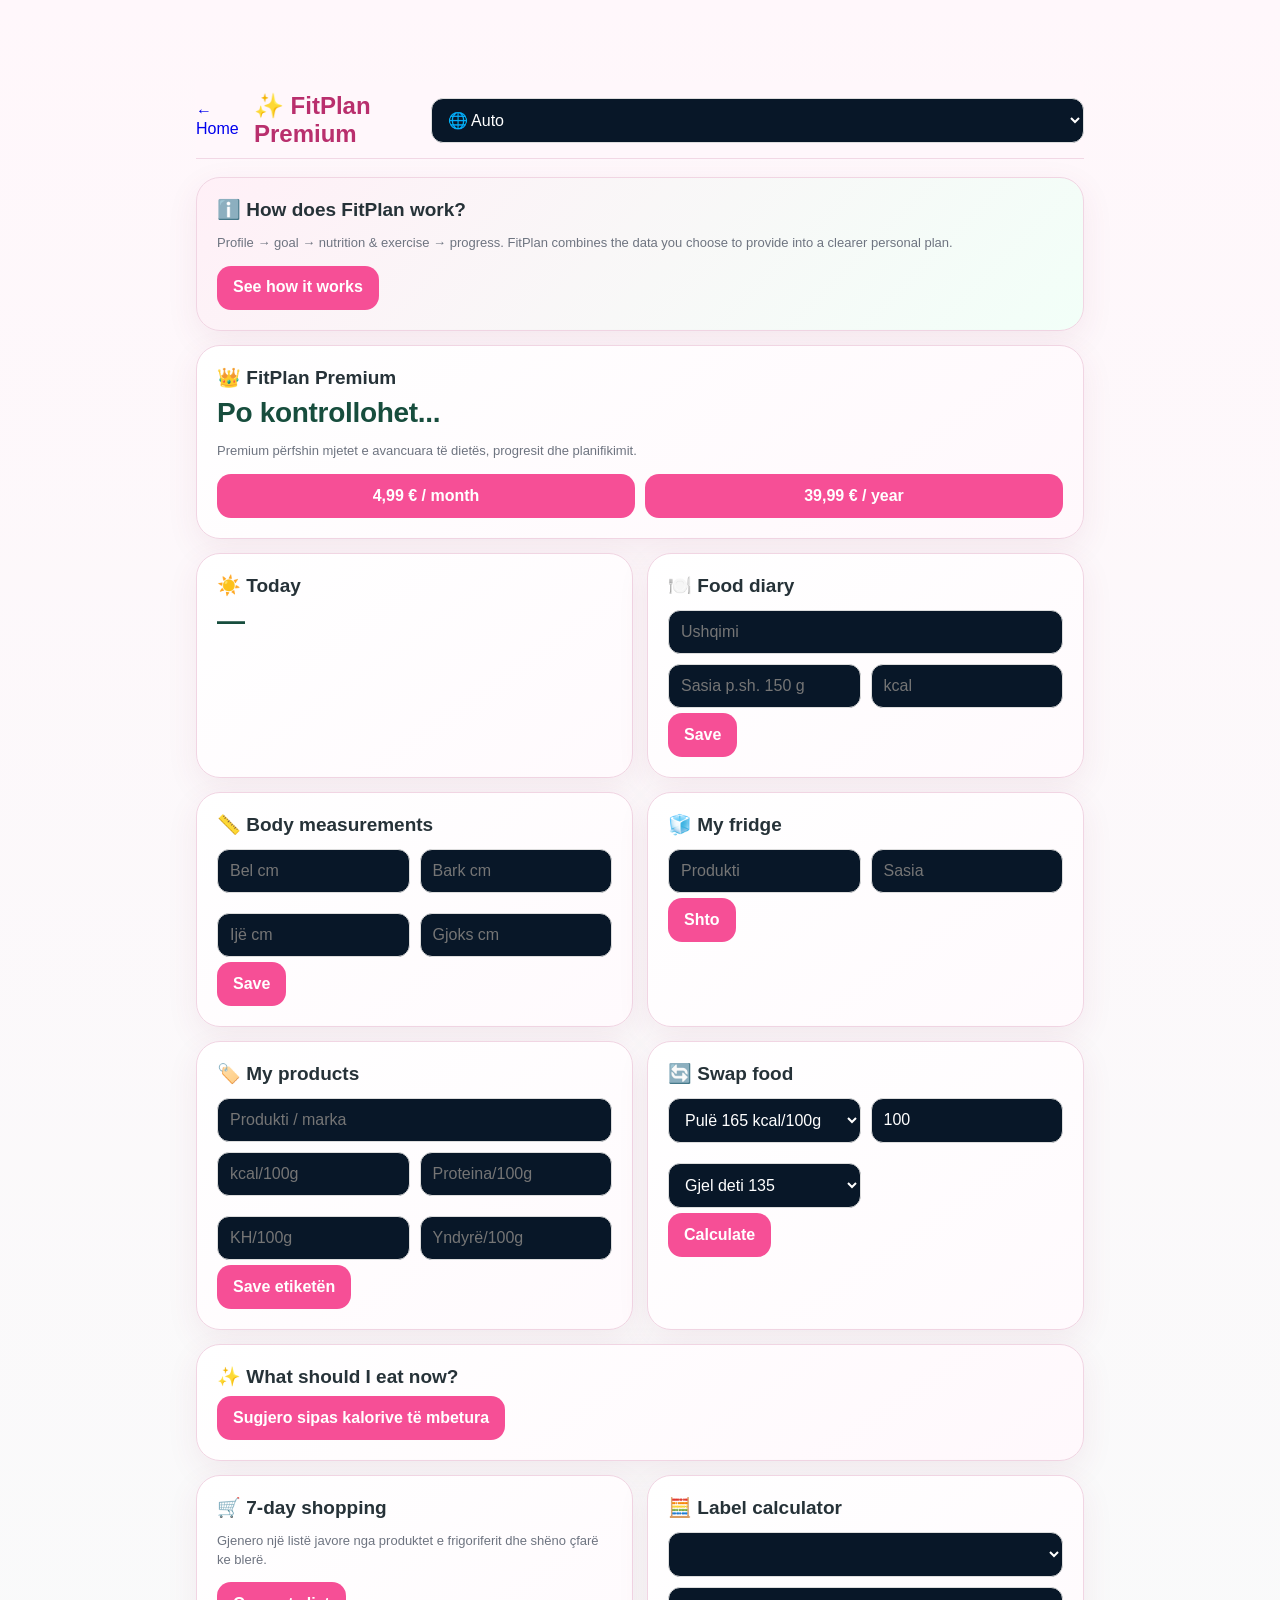
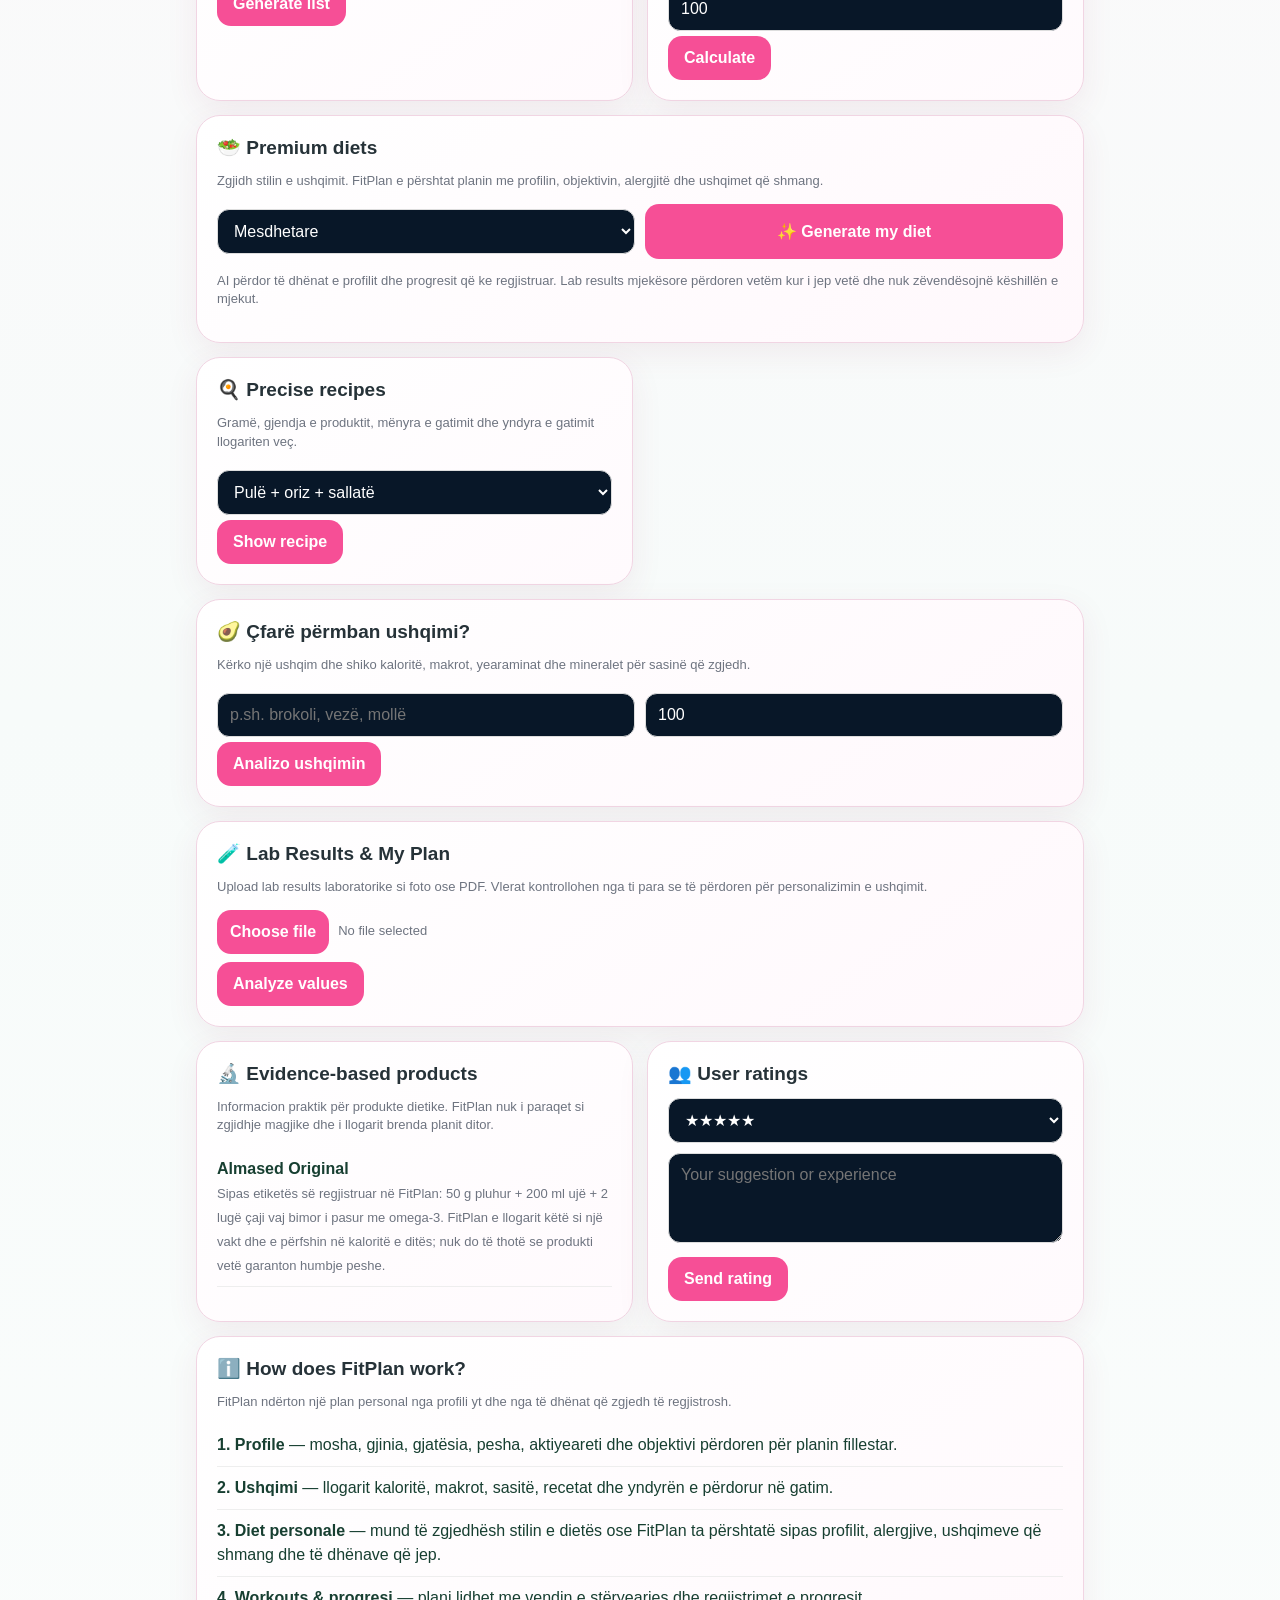
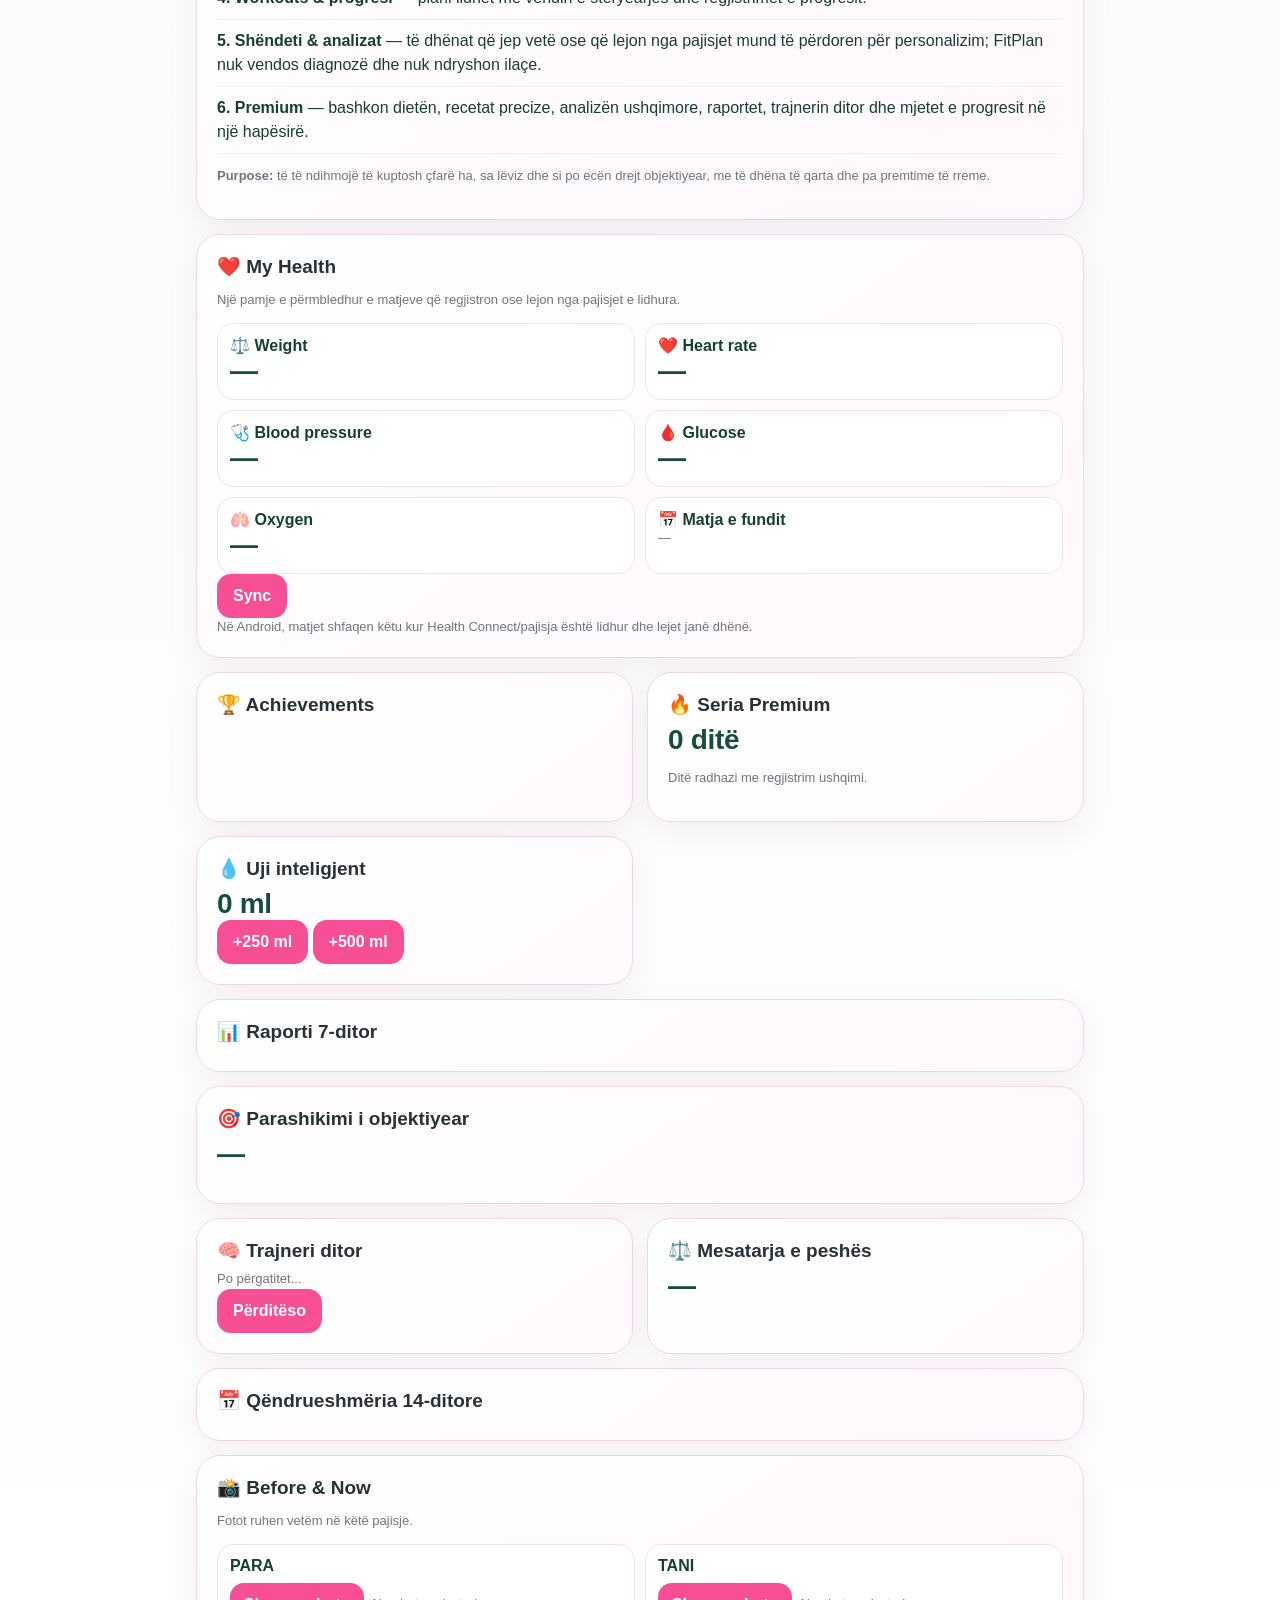
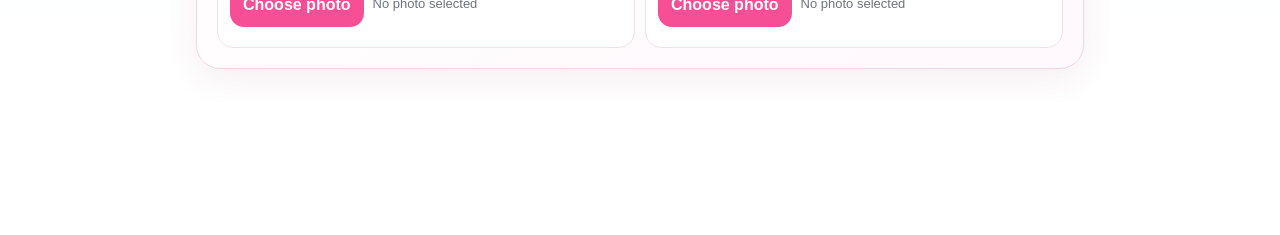
==== commit 2f0ea14a: "Refine Premium visual hierarchy and mobile presentation" ====
--- a/premium.html
+++ b/premium.html
@@ -1 +1,7 @@
-<!doctype html><html lang="sq"><head><meta charset="utf-8"><meta name="viewport" content="width=device-width,initial-scale=1"><meta name="theme-color" content="#fff7fb"><title>FitPlan Premium</title><link rel="stylesheet" href="assets/app.css"><style>body{background:#fff7fb}.pw{max-width:920px;margin:auto;padding:18px 16px 80px}.ph{display:flex;align-items:center;justify-content:space-between;gap:12px;margin-bottom:18px}.ph a{text-decoration:none}.pg{display:grid;grid-template-columns:repeat(2,minmax(0,1fr));gap:14px}.pc{background:linear-gradient(145deg,#fff,#fffafd);border:1px solid #f1d5e3;border-radius:24px;padding:20px;box-shadow:0 10px 32px #8f315414;transition:.2s transform,.2s box-shadow}.pc:hover{transform:translateY(-2px);box-shadow:0 14px 36px #8f31541f}.pc h3{color:#263238;font-size:19px}.ph{position:sticky;top:0;z-index:20;background:#fff7fbe8;backdrop-filter:blur(12px);padding:10px 0;border-bottom:1px solid #f2d8e5}.ph h2{margin:0;color:#b92f6d}.big{letter-spacing:-.3px}.list>div{line-height:1.5}.pc.wide{background:linear-gradient(145deg,#fff,#fff8fc)}.pc h3{margin:0 0 8px}.wide{grid-column:1/-1}.row{display:grid;grid-template-columns:repeat(2,minmax(0,1fr));gap:10px}input,select,button{font:inherit}input,select{width:100%;padding:12px;border:1px solid #ddd;border-radius:12px;margin:5px 0}.btn{border:0;border-radius:14px;padding:12px 16px;font-weight:800;background:#f64f96;color:#fff}.muted{color:#6e7480}.big{font-size:28px;font-weight:900;color:#174d3d}.list>div{padding:9px 0;border-bottom:1px solid #eee}@media(max-width:650px){.pg,.row{grid-template-columns:1fr}}.filePick{display:flex;align-items:center;gap:9px;flex-wrap:wrap;margin:8px 0}.filePick .btn{padding:10px 13px}.fileName{font-size:13px}</style></head><body><div class="pw"><div class="ph"><a href="./#home">← Ballina</a><h2>✨ FitPlan Premium</h2><select id="fitplanLang" aria-label="Language"><option value="auto">🌐 Auto</option><option value="sq">🇦🇱 Shqip</option><option value="de">🇩🇪 Deutsch</option><option value="en">🇬🇧 English</option><option value="it">🇮🇹 Italiano</option><option value="tr">🇹🇷 Türkçe</option><option value="bs">🇧🇦 Bosanski</option><option value="ar">🇸🇦 العربية</option></select></div><section class="pc wide" style="margin-bottom:14px;background:linear-gradient(135deg,#fff0f7,#f2fff8)"><h3>ℹ️ Si funksionon FitPlan?</h3><p class="muted">Profili → objektivi → ushqimi & ushtrimet → progresi. FitPlan i bashkon të dhënat që zgjedh të japësh për të krijuar një plan më të qartë dhe personal.</p><a class="btn" href="#howFitPlan" style="display:inline-block;text-decoration:none">Shiko si funksionon</a></section><div class="pg"><section class="pc wide" id="premiumAccess"><h3>👑 FitPlan Premium</h3><div id="premiumStatus" class="big">Po kontrollohet...</div><p id="premiumStatus2" class="muted">Premium përfshin mjetet e avancuara të dietës, progresit dhe planifikimit.</p><div id="premiumPlans" class="row"><button class="btn" id="buyMonthly">4,99 € / muaj</button><button class="btn" id="buyYearly">39,99 € / vit</button></div><div id="premiumPayMsg" class="muted"></div></section><div id="premiumContent" style="display:contents"><section class="pc"><h3>☀️ Sot</h3><div id="today" class="big">—</div><div id="today2" class="muted"></div></section><section class="pc"><h3>🍽️ Ditari i ushqimit</h3><input id="food" placeholder="Ushqimi"><div class="row"><input id="grams" placeholder="Sasia p.sh. 150 g"><input id="kcal" type="number" placeholder="kcal"></div><button class="btn" id="saveFood">Ruaj</button><div id="foodList" class="list"></div></section><section class="pc"><h3>📏 Matjet trupore</h3><div class="row"><input id="waist" type="number" placeholder="Bel cm"><input id="belly" type="number" placeholder="Bark cm"><input id="hips" type="number" placeholder="Ijë cm"><input id="chest" type="number" placeholder="Gjoks cm"></div><button class="btn" id="saveMeasure">Ruaj</button><div id="measureLast" class="muted"></div></section><section class="pc"><h3>🧊 Frigoriferi im</h3><div class="row"><input id="frName" placeholder="Produkti"><input id="frQty" placeholder="Sasia"></div><button class="btn" id="saveFr">Shto</button><div id="frList" class="list"></div></section><section class="pc"><h3>🏷️ Produktet e mia</h3><input id="lbName" placeholder="Produkti / marka"><div class="row"><input id="lbKcal" type="number" placeholder="kcal/100g"><input id="lbP" type="number" placeholder="Proteina/100g"><input id="lbC" type="number" placeholder="KH/100g"><input id="lbF" type="number" placeholder="Yndyrë/100g"></div><button class="btn" id="saveLb">Ruaj etiketën</button><div id="lbList" class="list"></div></section><section class="pc"><h3>🔄 Ndërro ushqimin</h3><div class="row"><select id="swFrom"><option value="165">Pulë 165 kcal/100g</option><option value="360">Oriz i thatë 360</option><option value="77">Patate 77</option><option value="884">Vaj ulliri 884</option></select><input id="swGram" type="number" value="100"><select id="swTo"><option value="135">Gjel deti 135</option><option value="77">Patate 77</option><option value="360">Oriz i thatë 360</option><option value="884">Rapsöl 884</option></select></div><button class="btn" id="swap">Llogarit</button><div id="swapOut" class="big"></div></section><section class="pc wide"><h3>✨ Çfarë të ha tani?</h3><div id="smart" class="muted"></div><button class="btn" id="smartBtn">Sugjero sipas kalorive të mbetura</button></section><section class="pc"><h3>🛒 Blerjet 7-ditore</h3><p class="muted">Gjenero një listë javore nga produktet e frigoriferit dhe shëno çfarë ke blerë.</p><button class="btn" id="weekBtn">Gjenero listën</button><div id="weekList" class="list"></div></section><section class="pc"><h3>🧮 Kalkulator etikete</h3><select id="calcProduct"></select><input id="calcGram" type="number" value="100" min="1" placeholder="gramë"><button class="btn" id="calcLabel">Llogarit</button><div id="calcOut" class="big"></div></section><section class="pc wide"><h3>🥗 Dietat Premium</h3><p class="muted">Zgjidh stilin e ushqimit. FitPlan e përshtat planin me profilin, objektivin, alergjitë dhe ushqimet që shmang.</p><div class="row"><select id="premiumDietType"><option value="mediterranean">Mesdhetare</option><option value="lowcarb">Low-Carb</option><option value="highprotein">High-Protein</option><option value="vegetarian">Vegjetariane</option><option value="dash">DASH</option><option value="intermittent">Intermittent Fasting 16:8</option><option value="balanced">E balancuar</option></select><button class="btn" id="generatePremiumDiet">✨ Gjenero dietën time</button></div><div id="premiumDietOut" class="list"></div><p class="muted">AI përdor të dhënat e profilit dhe progresit që ke regjistruar. Analizat mjekësore përdoren vetëm kur i jep vetë dhe nuk zëvendësojnë këshillën e mjekut.</p></section><section class="pc"><h3>🍳 Receta Precize</h3><p class="muted">Gramë, gjendja e produktit, mënyra e gatimit dhe yndyra e gatimit llogariten veç.</p><select id="recipeSel"><option value="chickenrice">Pulë + oriz + sallatë</option><option value="eggs">Vezë + patate + sallatë</option></select><button class="btn" id="recipeBtn">Shfaq recetën</button><div id="recipeOut" class="list"></div></section><section class="pc wide"><h3>🥑 Çfarë përmban ushqimi?</h3><p class="muted">Kërko një ushqim dhe shiko kaloritë, makrot, vitaminat dhe mineralet për sasinë që zgjedh.</p><div class="row"><input id="nutritionFood" placeholder="p.sh. brokoli, vezë, mollë"><input id="nutritionGram" type="number" min="1" value="100" placeholder="gramë"></div><button class="btn" id="nutritionBtn">Analizo ushqimin</button><div id="nutritionOut" class="list"></div></section><section class="pc wide"><h3>🧪 Analizat & Plani im</h3><p class="muted">Ngarko analizat laboratorike si foto ose PDF. Vlerat kontrollohen nga ti para se të përdoren për personalizimin e ushqimit.</p><div class="filePick"><input id="labFile" type="file" accept="image/*,.pdf" hidden><button class="btn fileBtn" type="button" data-file-target="labFile" data-i18n="Zgjidh skedarin">Zgjidh skedarin</button><span class="muted fileName" data-file-name="labFile" data-i18n="Asnjë skedar i zgjedhur">Asnjë skedar i zgjedhur</span></div><button class="btn" id="labAnalyze">Analizo vlerat</button><div id="labOut" class="list"></div></section><section class="pc"><h3>🔬 Produkte me evidencë</h3><p class="muted">Informacion praktik për produkte dietike. FitPlan nuk i paraqet si zgjidhje magjike dhe i llogarit brenda planit ditor.</p><div id="evidenceProducts" class="list"><div><b>Almased Original</b><br><span class="muted">Sipas etiketës së regjistruar në FitPlan: 50 g pluhur + 200 ml ujë + 2 lugë çaji vaj bimor i pasur me omega-3. FitPlan e llogarit këtë si një vakt dhe e përfshin në kaloritë e ditës; nuk do të thotë se produkti vetë garanton humbje peshe.</span></div></div></section><section class="pc"><h3>👥 Vlerësimi i përdoruesve</h3><select id="userRating"><option value="5">★★★★★</option><option value="4">★★★★☆</option><option value="3">★★★☆☆</option><option value="2">★★☆☆☆</option><option value="1">★☆☆☆☆</option></select><textarea id="userFeedback" placeholder="Sugjerimi ose përvoja juaj" style="width:100%;min-height:90px;padding:12px;border:1px solid #ddd;border-radius:12px"></textarea><button class="btn" id="sendFeedback">Dërgo vlerësimin</button><div id="feedbackMsg" class="muted"></div></section><section class="pc wide" id="howFitPlan"><h3>ℹ️ Si funksionon FitPlan?</h3><p class="muted">FitPlan ndërton një plan personal nga profili yt dhe nga të dhënat që zgjedh të regjistrosh.</p><div class="list"><div><b>1. Profili</b> — mosha, gjinia, gjatësia, pesha, aktiviteti dhe objektivi përdoren për planin fillestar.</div><div><b>2. Ushqimi</b> — llogarit kaloritë, makrot, sasitë, recetat dhe yndyrën e përdorur në gatim.</div><div><b>3. Dieta personale</b> — mund të zgjedhësh stilin e dietës ose FitPlan ta përshtatë sipas profilit, alergjive, ushqimeve që shmang dhe të dhënave që jep.</div><div><b>4. Ushtrimet & progresi</b> — plani lidhet me vendin e stërvitjes dhe regjistrimet e progresit.</div><div><b>5. Shëndeti & analizat</b> — të dhënat që jep vetë ose që lejon nga pajisjet mund të përdoren për personalizim; FitPlan nuk vendos diagnozë dhe nuk ndryshon ilaçe.</div><div><b>6. Premium</b> — bashkon dietën, recetat precize, analizën ushqimore, raportet, trajnerin ditor dhe mjetet e progresit në një hapësirë.</div></div><p class="muted"><b>Qëllimi:</b> të të ndihmojë të kuptosh çfarë ha, sa lëviz dhe si po ecën drejt objektivit, me të dhëna të qarta dhe pa premtime të rreme.</p></section><section class="pc wide"><h3>❤️ Shëndeti im</h3><p class="muted">Një pamje e përmbledhur e matjeve që regjistron ose lejon nga pajisjet e lidhura.</p><div class="row"><div><b>⚖️ Pesha</b><div id="healthWeight" class="big">—</div></div><div><b>❤️ Pulsi</b><div id="healthHr" class="big">—</div></div><div><b>🩺 Tensioni</b><div id="healthBp" class="big">—</div></div><div><b>🩸 Glukoza</b><div id="healthGlucose" class="big">—</div></div><div><b>🫁 Oksigjeni</b><div id="healthSpo2" class="big">—</div></div><div><b>📅 Matja e fundit</b><div id="healthWhen" class="muted">—</div></div></div><button class="btn" id="healthSync">Sinkronizo</button><div id="healthMsg" class="muted">Në Android, matjet shfaqen këtu kur Health Connect/pajisja është lidhur dhe lejet janë dhënë.</div></section><section class="pc"><h3>🏆 Arritjet</h3><div id="achievements" class="list"></div></section><section class="pc"><h3>🔥 Seria Premium</h3><div id="streak" class="big">0 ditë</div><p class="muted">Ditë radhazi me regjistrim ushqimi.</p></section><section class="pc"><h3>💧 Uji inteligjent</h3><div id="waterSmart" class="big">0 ml</div><button class="btn" id="water250">+250 ml</button> <button class="btn" id="water500">+500 ml</button></section><section class="pc wide"><h3>📊 Raporti 7-ditor</h3><div id="weekReport" class="list"></div></section><section class="pc wide"><h3>🎯 Parashikimi i objektivit</h3><div id="goalForecast" class="big">—</div><p id="goalForecast2" class="muted"></p></section><section class="pc"><h3>🧠 Trajneri ditor</h3><div id="coachToday" class="muted">Po përgatitet...</div><button class="btn" id="coachRefresh">Përditëso</button></section><section class="pc"><h3>⚖️ Mesatarja e peshës</h3><div id="weightTrend" class="big">—</div><div id="weightTrend2" class="muted"></div></section><section class="pc wide"><h3>📅 Qëndrueshmëria 14-ditore</h3><div id="consistency" class="list"></div></section><section class="pc wide"><h3>📸 Para & Tani</h3><p class="muted">Fotot ruhen vetëm në këtë pajisje.</p><div class="row"><div><b>PARA</b><div class="filePick"><input id="before" type="file" accept="image/*" hidden><button class="btn fileBtn" type="button" data-file-target="before" data-i18n="Zgjidh foton">Zgjidh foton</button><span class="muted fileName" data-file-name="before" data-i18n="Asnjë foto e zgjedhur">Asnjë foto e zgjedhur</span></div><div id="beforeV"></div></div><div><b>TANI</b><div class="filePick"><input id="after" type="file" accept="image/*" hidden><button class="btn fileBtn" type="button" data-file-target="after" data-i18n="Zgjidh foton">Zgjidh foton</button><span class="muted fileName" data-file-name="after" data-i18n="Asnjë foto e zgjedhur">Asnjë foto e zgjedhur</span></div><div id="afterV"></div></div></div></section></div></div></div><script>window.FITPLAN_MESSAGES={sq:{remaining:"Ke {kcal} kcal të mbetura.",goal:"≈ {weeks} javë",active:"{days}/14 ditë aktive"},de:{remaining:"Du hast noch {kcal} kcal übrig.",goal:"≈ {weeks} Wochen",active:"{days}/14 aktive Tage"},en:{remaining:"You have {kcal} kcal remaining.",goal:"≈ {weeks} weeks",active:"{days}/14 active days"},it:{remaining:"Ti restano {kcal} kcal.",goal:"≈ {weeks} settimane",active:"{days}/14 giorni attivi"},tr:{remaining:"{kcal} kcal kaldı.",goal:"≈ {weeks} hafta",active:"{days}/14 aktif gün"},bs:{remaining:"Preostalo je {kcal} kcal.",goal:"≈ {weeks} sedmica",active:"{days}/14 aktivnih dana"},ar:{remaining:"تبقى لديك {kcal} سعرة حرارية.",goal:"≈ {weeks} أسابيع",active:"{days}/14 يومًا نشطًا"}};</script><script src="assets/i18n.js"></script><script>document.addEventListener("click",e=>{const b=e.target.closest("[data-file-target]");if(b)document.getElementById(b.dataset.fileTarget)?.click()});document.addEventListener("change",e=>{if(e.target.matches("input[type=file]")){const s=document.querySelector(`[data-file-name="${e.target.id}"]`);if(s&&e.target.files?.[0])s.textContent=e.target.files[0].name}});</script><script src="assets/premium.js"></script></body></html>+<!doctype html><html lang="sq"><head><meta charset="utf-8"><meta name="viewport" content="width=device-width,initial-scale=1"><meta name="theme-color" content="#fff7fb"><title>FitPlan Premium</title><link rel="stylesheet" href="assets/app.css"><style>body{background:#fff7fb}.pw{max-width:920px;margin:auto;padding:18px 16px 80px}.ph{display:flex;align-items:center;justify-content:space-between;gap:12px;margin-bottom:18px}.ph a{text-decoration:none}.pg{display:grid;grid-template-columns:repeat(2,minmax(0,1fr));gap:14px}.pc{background:linear-gradient(145deg,#fff,#fffafd);border:1px solid #f1d5e3;border-radius:24px;padding:20px;box-shadow:0 10px 32px #8f315414;transition:.2s transform,.2s box-shadow}.pc:hover{transform:translateY(-2px);box-shadow:0 14px 36px #8f31541f}.pc h3{color:#263238;font-size:19px}.ph{position:sticky;top:0;z-index:20;background:#fff7fbe8;backdrop-filter:blur(12px);padding:10px 0;border-bottom:1px solid #f2d8e5}.ph h2{margin:0;color:#b92f6d}.big{letter-spacing:-.3px}.list>div{line-height:1.5}.pc.wide{background:linear-gradient(145deg,#fff,#fff8fc)}.pc h3{margin:0 0 8px}.wide{grid-column:1/-1}.row{display:grid;grid-template-columns:repeat(2,minmax(0,1fr));gap:10px}input,select,button{font:inherit}input,select{width:100%;padding:12px;border:1px solid #ddd;border-radius:12px;margin:5px 0}.btn{border:0;border-radius:14px;padding:12px 16px;font-weight:800;background:#f64f96;color:#fff}.muted{color:#6e7480}.big{font-size:28px;font-weight:900;color:#174d3d}.list>div{padding:9px 0;border-bottom:1px solid #eee}@media(max-width:650px){.pg,.row{grid-template-columns:1fr}}.filePick{display:flex;align-items:center;gap:9px;flex-wrap:wrap;margin:8px 0}.filePick .btn{padding:10px 13px}.fileName{font-size:13px}</style><style id="premium-polish">
+body{background:linear-gradient(180deg,#fff7fb 0,#f7fbfa 46%,#fff 100%)}
+.premiumHero{padding:22px;border-radius:28px;background:linear-gradient(135deg,#c92f73,#ef719f 55%,#64b99b);color:#fff;box-shadow:0 16px 42px #a92d6730;margin:10px 0 16px}
+.premiumHero h1{margin:0 0 7px;font-size:27px}.premiumHero p{margin:0;opacity:.94;line-height:1.5}
+.pg{gap:14px}.pc{overflow:hidden}.pc h3{margin-top:0}.btn{border-radius:14px;font-weight:800;min-height:44px}.row{gap:10px}.row>div{background:#fff;border:1px solid #f0e2e9;border-radius:16px;padding:12px;min-width:120px}
+@media(max-width:640px){.premiumHero{padding:18px;border-radius:22px}.premiumHero h1{font-size:23px}.pc{padding:16px;border-radius:20px}.row>div{min-width:calc(50% - 6px)}}
+</style></head><body><div class="pw"><div class="ph"><a href="./#home">← Ballina</a><h2>✨ FitPlan Premium</h2><select id="fitplanLang" aria-label="Language"><option value="auto">🌐 Auto</option><option value="sq">🇦🇱 Shqip</option><option value="de">🇩🇪 Deutsch</option><option value="en">🇬🇧 English</option><option value="it">🇮🇹 Italiano</option><option value="tr">🇹🇷 Türkçe</option><option value="bs">🇧🇦 Bosanski</option><option value="ar">🇸🇦 العربية</option></select></div><section class="pc wide" style="margin-bottom:14px;background:linear-gradient(135deg,#fff0f7,#f2fff8)"><h3>ℹ️ Si funksionon FitPlan?</h3><p class="muted">Profili → objektivi → ushqimi & ushtrimet → progresi. FitPlan i bashkon të dhënat që zgjedh të japësh për të krijuar një plan më të qartë dhe personal.</p><a class="btn" href="#howFitPlan" style="display:inline-block;text-decoration:none">Shiko si funksionon</a></section><div class="pg"><section class="pc wide" id="premiumAccess"><h3>👑 FitPlan Premium</h3><div id="premiumStatus" class="big">Po kontrollohet...</div><p id="premiumStatus2" class="muted">Premium përfshin mjetet e avancuara të dietës, progresit dhe planifikimit.</p><div id="premiumPlans" class="row"><button class="btn" id="buyMonthly">4,99 € / muaj</button><button class="btn" id="buyYearly">39,99 € / vit</button></div><div id="premiumPayMsg" class="muted"></div></section><div id="premiumContent" style="display:contents"><section class="pc"><h3>☀️ Sot</h3><div id="today" class="big">—</div><div id="today2" class="muted"></div></section><section class="pc"><h3>🍽️ Ditari i ushqimit</h3><input id="food" placeholder="Ushqimi"><div class="row"><input id="grams" placeholder="Sasia p.sh. 150 g"><input id="kcal" type="number" placeholder="kcal"></div><button class="btn" id="saveFood">Ruaj</button><div id="foodList" class="list"></div></section><section class="pc"><h3>📏 Matjet trupore</h3><div class="row"><input id="waist" type="number" placeholder="Bel cm"><input id="belly" type="number" placeholder="Bark cm"><input id="hips" type="number" placeholder="Ijë cm"><input id="chest" type="number" placeholder="Gjoks cm"></div><button class="btn" id="saveMeasure">Ruaj</button><div id="measureLast" class="muted"></div></section><section class="pc"><h3>🧊 Frigoriferi im</h3><div class="row"><input id="frName" placeholder="Produkti"><input id="frQty" placeholder="Sasia"></div><button class="btn" id="saveFr">Shto</button><div id="frList" class="list"></div></section><section class="pc"><h3>🏷️ Produktet e mia</h3><input id="lbName" placeholder="Produkti / marka"><div class="row"><input id="lbKcal" type="number" placeholder="kcal/100g"><input id="lbP" type="number" placeholder="Proteina/100g"><input id="lbC" type="number" placeholder="KH/100g"><input id="lbF" type="number" placeholder="Yndyrë/100g"></div><button class="btn" id="saveLb">Ruaj etiketën</button><div id="lbList" class="list"></div></section><section class="pc"><h3>🔄 Ndërro ushqimin</h3><div class="row"><select id="swFrom"><option value="165">Pulë 165 kcal/100g</option><option value="360">Oriz i thatë 360</option><option value="77">Patate 77</option><option value="884">Vaj ulliri 884</option></select><input id="swGram" type="number" value="100"><select id="swTo"><option value="135">Gjel deti 135</option><option value="77">Patate 77</option><option value="360">Oriz i thatë 360</option><option value="884">Rapsöl 884</option></select></div><button class="btn" id="swap">Llogarit</button><div id="swapOut" class="big"></div></section><section class="pc wide"><h3>✨ Çfarë të ha tani?</h3><div id="smart" class="muted"></div><button class="btn" id="smartBtn">Sugjero sipas kalorive të mbetura</button></section><section class="pc"><h3>🛒 Blerjet 7-ditore</h3><p class="muted">Gjenero një listë javore nga produktet e frigoriferit dhe shëno çfarë ke blerë.</p><button class="btn" id="weekBtn">Gjenero listën</button><div id="weekList" class="list"></div></section><section class="pc"><h3>🧮 Kalkulator etikete</h3><select id="calcProduct"></select><input id="calcGram" type="number" value="100" min="1" placeholder="gramë"><button class="btn" id="calcLabel">Llogarit</button><div id="calcOut" class="big"></div></section><section class="pc wide"><h3>🥗 Dietat Premium</h3><p class="muted">Zgjidh stilin e ushqimit. FitPlan e përshtat planin me profilin, objektivin, alergjitë dhe ushqimet që shmang.</p><div class="row"><select id="premiumDietType"><option value="mediterranean">Mesdhetare</option><option value="lowcarb">Low-Carb</option><option value="highprotein">High-Protein</option><option value="vegetarian">Vegjetariane</option><option value="dash">DASH</option><option value="intermittent">Intermittent Fasting 16:8</option><option value="balanced">E balancuar</option></select><button class="btn" id="generatePremiumDiet">✨ Gjenero dietën time</button></div><div id="premiumDietOut" class="list"></div><p class="muted">AI përdor të dhënat e profilit dhe progresit që ke regjistruar. Analizat mjekësore përdoren vetëm kur i jep vetë dhe nuk zëvendësojnë këshillën e mjekut.</p></section><section class="pc"><h3>🍳 Receta Precize</h3><p class="muted">Gramë, gjendja e produktit, mënyra e gatimit dhe yndyra e gatimit llogariten veç.</p><select id="recipeSel"><option value="chickenrice">Pulë + oriz + sallatë</option><option value="eggs">Vezë + patate + sallatë</option></select><button class="btn" id="recipeBtn">Shfaq recetën</button><div id="recipeOut" class="list"></div></section><section class="pc wide"><h3>🥑 Çfarë përmban ushqimi?</h3><p class="muted">Kërko një ushqim dhe shiko kaloritë, makrot, vitaminat dhe mineralet për sasinë që zgjedh.</p><div class="row"><input id="nutritionFood" placeholder="p.sh. brokoli, vezë, mollë"><input id="nutritionGram" type="number" min="1" value="100" placeholder="gramë"></div><button class="btn" id="nutritionBtn">Analizo ushqimin</button><div id="nutritionOut" class="list"></div></section><section class="pc wide"><h3>🧪 Analizat & Plani im</h3><p class="muted">Ngarko analizat laboratorike si foto ose PDF. Vlerat kontrollohen nga ti para se të përdoren për personalizimin e ushqimit.</p><div class="filePick"><input id="labFile" type="file" accept="image/*,.pdf" hidden><button class="btn fileBtn" type="button" data-file-target="labFile" data-i18n="Zgjidh skedarin">Zgjidh skedarin</button><span class="muted fileName" data-file-name="labFile" data-i18n="Asnjë skedar i zgjedhur">Asnjë skedar i zgjedhur</span></div><button class="btn" id="labAnalyze">Analizo vlerat</button><div id="labOut" class="list"></div></section><section class="pc"><h3>🔬 Produkte me evidencë</h3><p class="muted">Informacion praktik për produkte dietike. FitPlan nuk i paraqet si zgjidhje magjike dhe i llogarit brenda planit ditor.</p><div id="evidenceProducts" class="list"><div><b>Almased Original</b><br><span class="muted">Sipas etiketës së regjistruar në FitPlan: 50 g pluhur + 200 ml ujë + 2 lugë çaji vaj bimor i pasur me omega-3. FitPlan e llogarit këtë si një vakt dhe e përfshin në kaloritë e ditës; nuk do të thotë se produkti vetë garanton humbje peshe.</span></div></div></section><section class="pc"><h3>👥 Vlerësimi i përdoruesve</h3><select id="userRating"><option value="5">★★★★★</option><option value="4">★★★★☆</option><option value="3">★★★☆☆</option><option value="2">★★☆☆☆</option><option value="1">★☆☆☆☆</option></select><textarea id="userFeedback" placeholder="Sugjerimi ose përvoja juaj" style="width:100%;min-height:90px;padding:12px;border:1px solid #ddd;border-radius:12px"></textarea><button class="btn" id="sendFeedback">Dërgo vlerësimin</button><div id="feedbackMsg" class="muted"></div></section><section class="pc wide" id="howFitPlan"><h3>ℹ️ Si funksionon FitPlan?</h3><p class="muted">FitPlan ndërton një plan personal nga profili yt dhe nga të dhënat që zgjedh të regjistrosh.</p><div class="list"><div><b>1. Profili</b> — mosha, gjinia, gjatësia, pesha, aktiviteti dhe objektivi përdoren për planin fillestar.</div><div><b>2. Ushqimi</b> — llogarit kaloritë, makrot, sasitë, recetat dhe yndyrën e përdorur në gatim.</div><div><b>3. Dieta personale</b> — mund të zgjedhësh stilin e dietës ose FitPlan ta përshtatë sipas profilit, alergjive, ushqimeve që shmang dhe të dhënave që jep.</div><div><b>4. Ushtrimet & progresi</b> — plani lidhet me vendin e stërvitjes dhe regjistrimet e progresit.</div><div><b>5. Shëndeti & analizat</b> — të dhënat që jep vetë ose që lejon nga pajisjet mund të përdoren për personalizim; FitPlan nuk vendos diagnozë dhe nuk ndryshon ilaçe.</div><div><b>6. Premium</b> — bashkon dietën, recetat precize, analizën ushqimore, raportet, trajnerin ditor dhe mjetet e progresit në një hapësirë.</div></div><p class="muted"><b>Qëllimi:</b> të të ndihmojë të kuptosh çfarë ha, sa lëviz dhe si po ecën drejt objektivit, me të dhëna të qarta dhe pa premtime të rreme.</p></section><section class="pc wide"><h3>❤️ Shëndeti im</h3><p class="muted">Një pamje e përmbledhur e matjeve që regjistron ose lejon nga pajisjet e lidhura.</p><div class="row"><div><b>⚖️ Pesha</b><div id="healthWeight" class="big">—</div></div><div><b>❤️ Pulsi</b><div id="healthHr" class="big">—</div></div><div><b>🩺 Tensioni</b><div id="healthBp" class="big">—</div></div><div><b>🩸 Glukoza</b><div id="healthGlucose" class="big">—</div></div><div><b>🫁 Oksigjeni</b><div id="healthSpo2" class="big">—</div></div><div><b>📅 Matja e fundit</b><div id="healthWhen" class="muted">—</div></div></div><button class="btn" id="healthSync">Sinkronizo</button><div id="healthMsg" class="muted">Në Android, matjet shfaqen këtu kur Health Connect/pajisja është lidhur dhe lejet janë dhënë.</div></section><section class="pc"><h3>🏆 Arritjet</h3><div id="achievements" class="list"></div></section><section class="pc"><h3>🔥 Seria Premium</h3><div id="streak" class="big">0 ditë</div><p class="muted">Ditë radhazi me regjistrim ushqimi.</p></section><section class="pc"><h3>💧 Uji inteligjent</h3><div id="waterSmart" class="big">0 ml</div><button class="btn" id="water250">+250 ml</button> <button class="btn" id="water500">+500 ml</button></section><section class="pc wide"><h3>📊 Raporti 7-ditor</h3><div id="weekReport" class="list"></div></section><section class="pc wide"><h3>🎯 Parashikimi i objektivit</h3><div id="goalForecast" class="big">—</div><p id="goalForecast2" class="muted"></p></section><section class="pc"><h3>🧠 Trajneri ditor</h3><div id="coachToday" class="muted">Po përgatitet...</div><button class="btn" id="coachRefresh">Përditëso</button></section><section class="pc"><h3>⚖️ Mesatarja e peshës</h3><div id="weightTrend" class="big">—</div><div id="weightTrend2" class="muted"></div></section><section class="pc wide"><h3>📅 Qëndrueshmëria 14-ditore</h3><div id="consistency" class="list"></div></section><section class="pc wide"><h3>📸 Para & Tani</h3><p class="muted">Fotot ruhen vetëm në këtë pajisje.</p><div class="row"><div><b>PARA</b><div class="filePick"><input id="before" type="file" accept="image/*" hidden><button class="btn fileBtn" type="button" data-file-target="before" data-i18n="Zgjidh foton">Zgjidh foton</button><span class="muted fileName" data-file-name="before" data-i18n="Asnjë foto e zgjedhur">Asnjë foto e zgjedhur</span></div><div id="beforeV"></div></div><div><b>TANI</b><div class="filePick"><input id="after" type="file" accept="image/*" hidden><button class="btn fileBtn" type="button" data-file-target="after" data-i18n="Zgjidh foton">Zgjidh foton</button><span class="muted fileName" data-file-name="after" data-i18n="Asnjë foto e zgjedhur">Asnjë foto e zgjedhur</span></div><div id="afterV"></div></div></div></section></div></div></div><script>window.FITPLAN_MESSAGES={sq:{remaining:"Ke {kcal} kcal të mbetura.",goal:"≈ {weeks} javë",active:"{days}/14 ditë aktive"},de:{remaining:"Du hast noch {kcal} kcal übrig.",goal:"≈ {weeks} Wochen",active:"{days}/14 aktive Tage"},en:{remaining:"You have {kcal} kcal remaining.",goal:"≈ {weeks} weeks",active:"{days}/14 active days"},it:{remaining:"Ti restano {kcal} kcal.",goal:"≈ {weeks} settimane",active:"{days}/14 giorni attivi"},tr:{remaining:"{kcal} kcal kaldı.",goal:"≈ {weeks} hafta",active:"{days}/14 aktif gün"},bs:{remaining:"Preostalo je {kcal} kcal.",goal:"≈ {weeks} sedmica",active:"{days}/14 aktivnih dana"},ar:{remaining:"تبقى لديك {kcal} سعرة حرارية.",goal:"≈ {weeks} أسابيع",active:"{days}/14 يومًا نشطًا"}};</script><script src="assets/i18n.js"></script><script>document.addEventListener("click",e=>{const b=e.target.closest("[data-file-target]");if(b)document.getElementById(b.dataset.fileTarget)?.click()});document.addEventListener("change",e=>{if(e.target.matches("input[type=file]")){const s=document.querySelector(`[data-file-name="${e.target.id}"]`);if(s&&e.target.files?.[0])s.textContent=e.target.files[0].name}});</script><script src="assets/premium.js"></script></body></html>
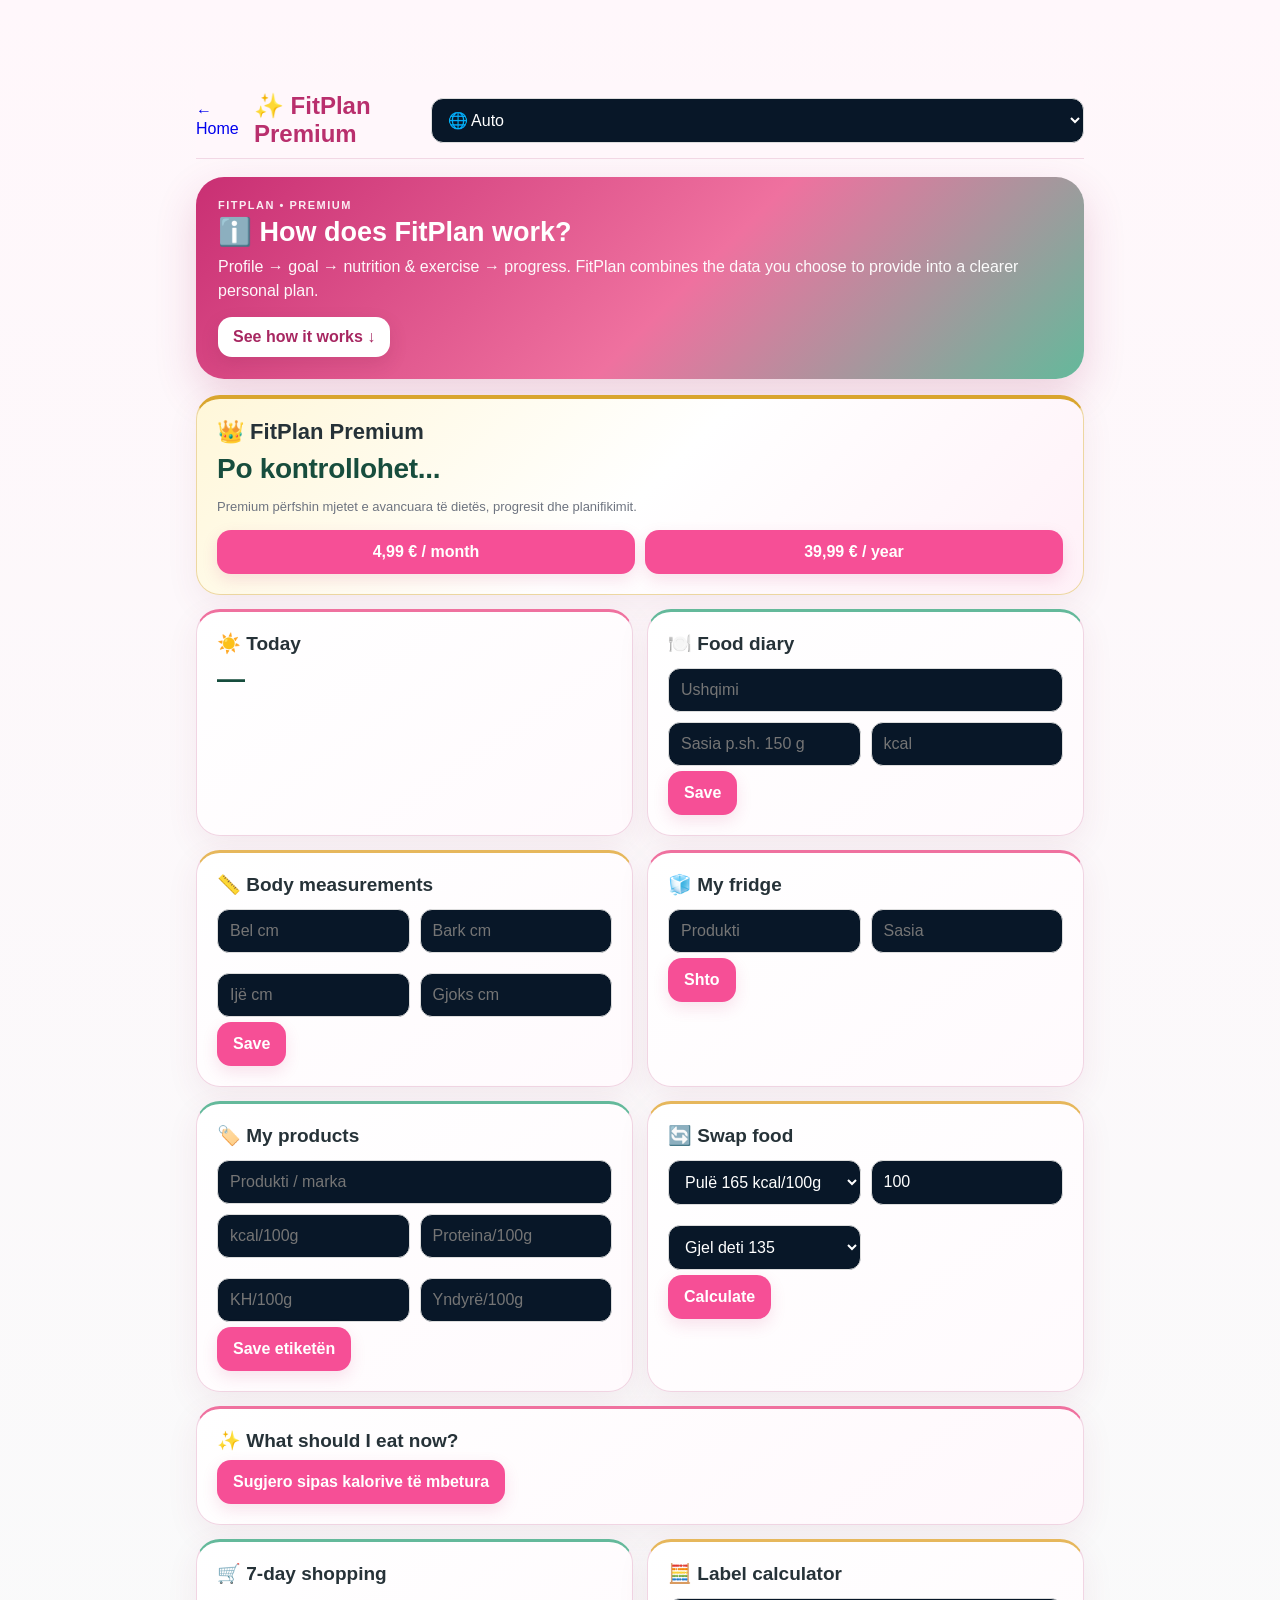
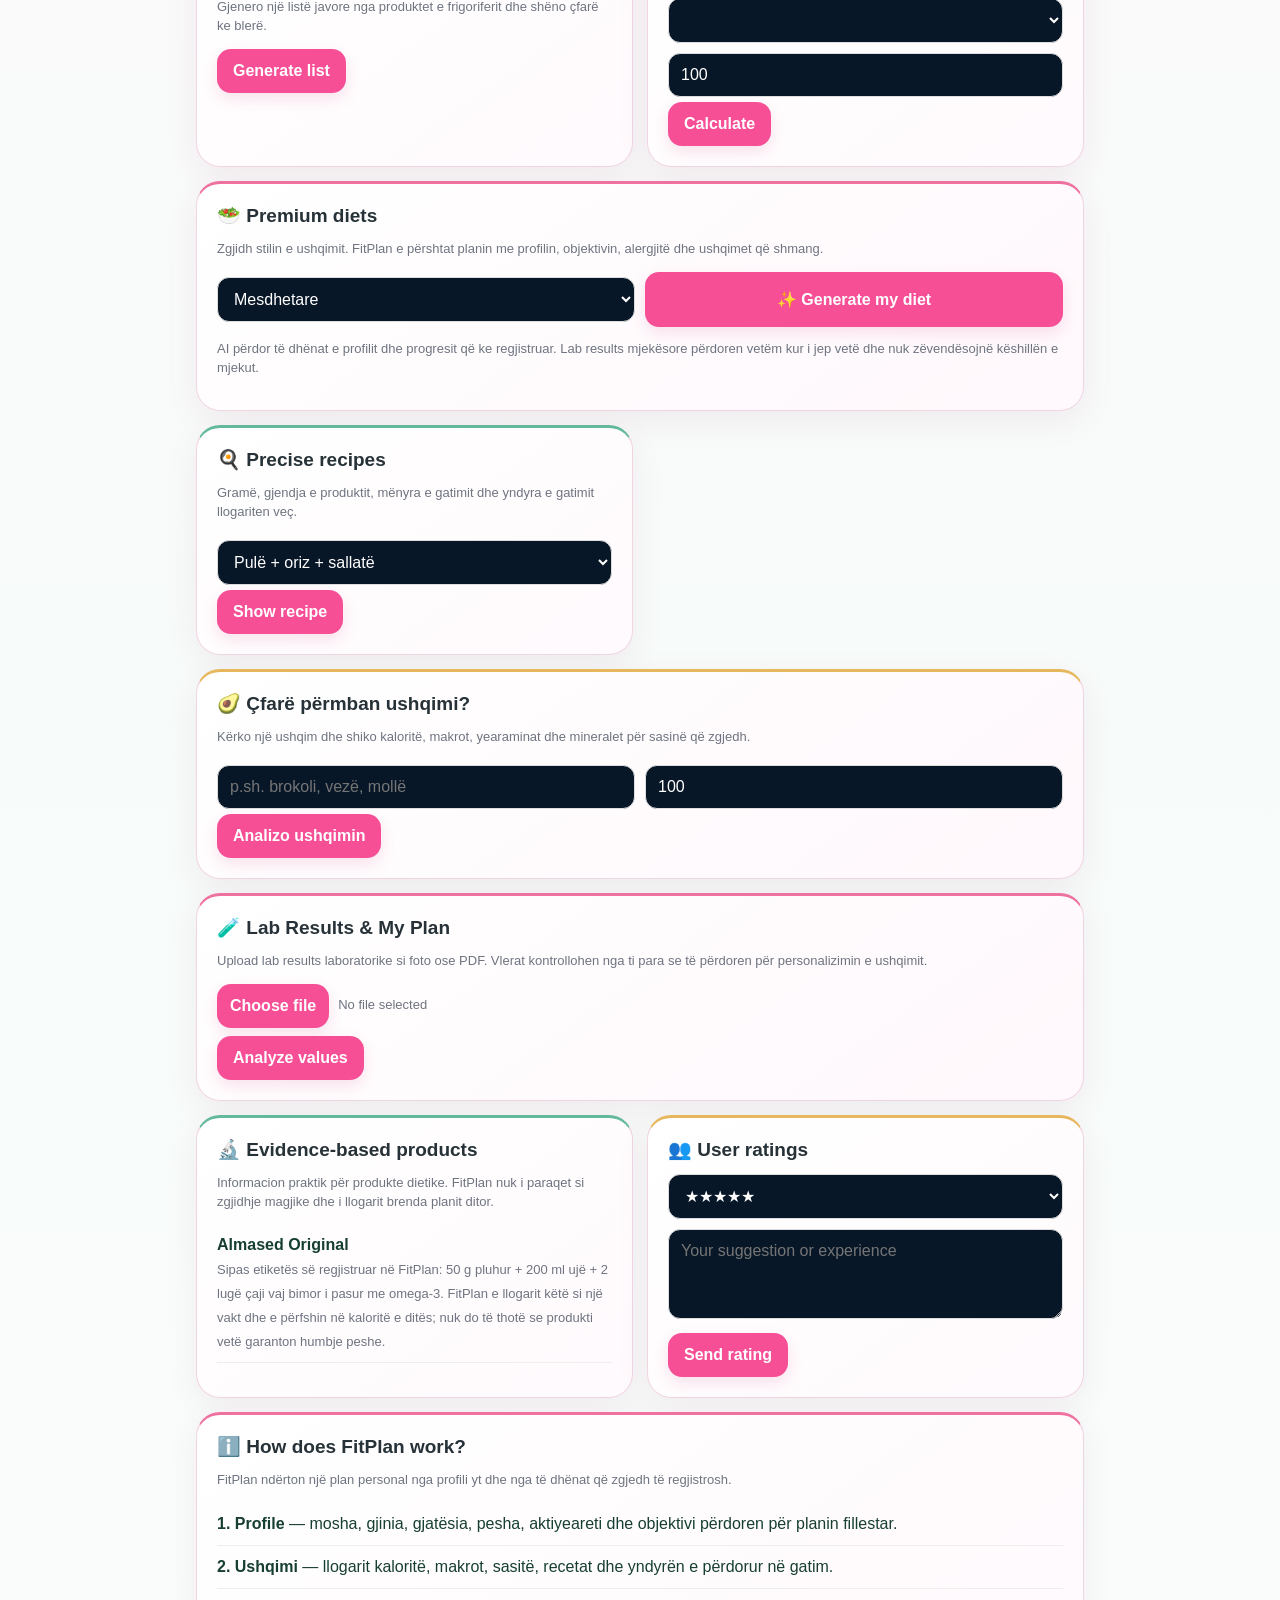
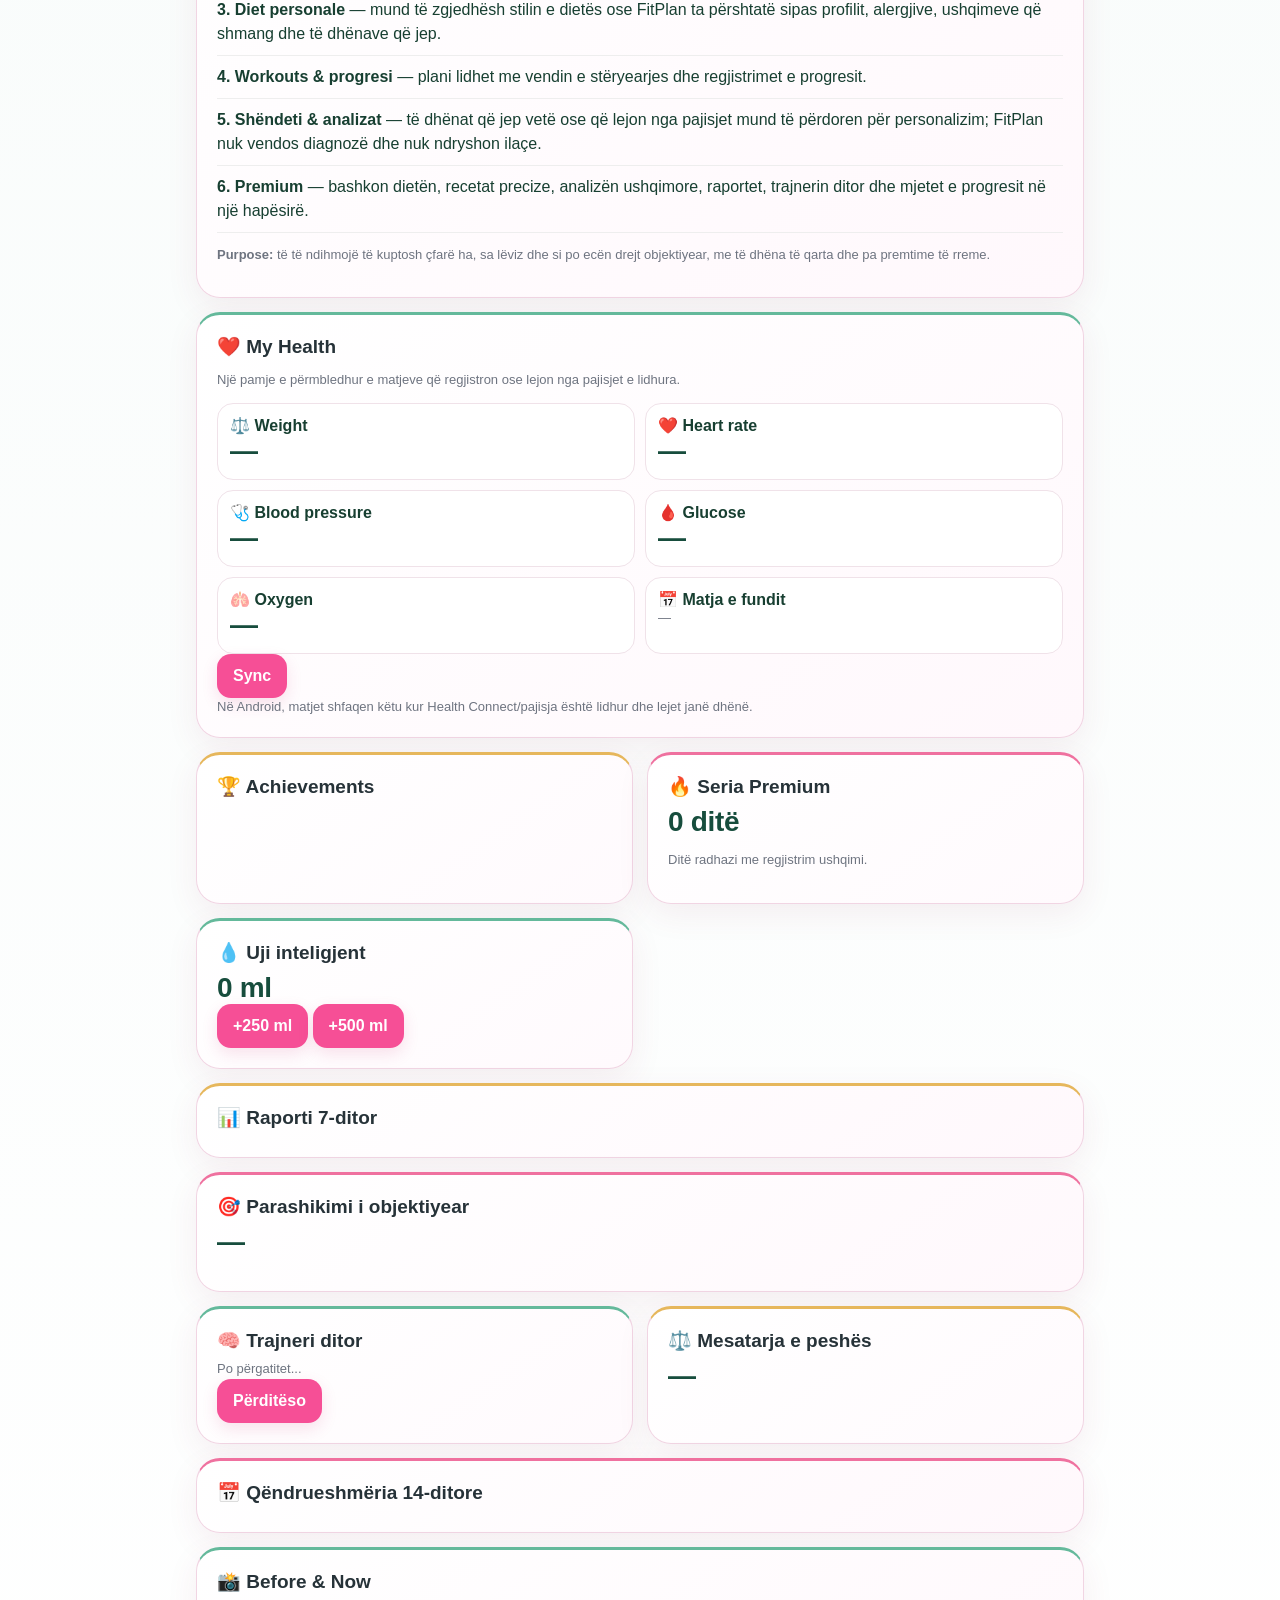
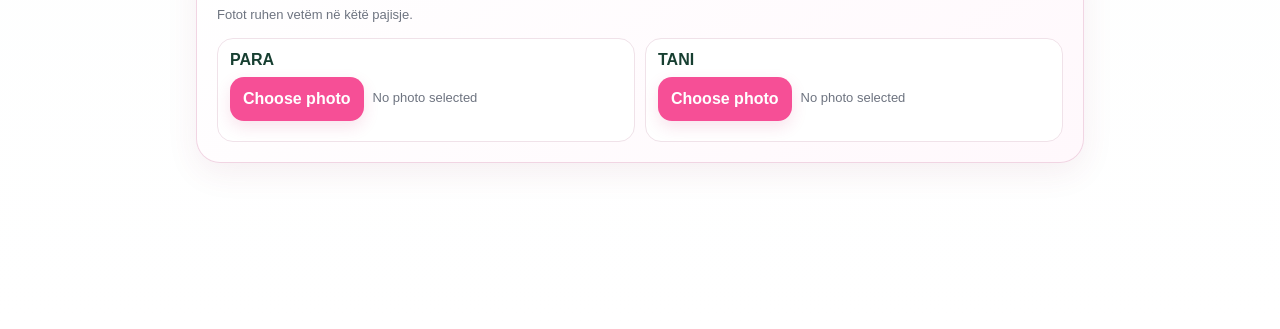
==== commit f8c27e1b: "Upgrade Premium hero and visual hierarchy" ====
--- a/premium.html
+++ b/premium.html
@@ -1,7 +1,7 @@
 <!doctype html><html lang="sq"><head><meta charset="utf-8"><meta name="viewport" content="width=device-width,initial-scale=1"><meta name="theme-color" content="#fff7fb"><title>FitPlan Premium</title><link rel="stylesheet" href="assets/app.css"><style>body{background:#fff7fb}.pw{max-width:920px;margin:auto;padding:18px 16px 80px}.ph{display:flex;align-items:center;justify-content:space-between;gap:12px;margin-bottom:18px}.ph a{text-decoration:none}.pg{display:grid;grid-template-columns:repeat(2,minmax(0,1fr));gap:14px}.pc{background:linear-gradient(145deg,#fff,#fffafd);border:1px solid #f1d5e3;border-radius:24px;padding:20px;box-shadow:0 10px 32px #8f315414;transition:.2s transform,.2s box-shadow}.pc:hover{transform:translateY(-2px);box-shadow:0 14px 36px #8f31541f}.pc h3{color:#263238;font-size:19px}.ph{position:sticky;top:0;z-index:20;background:#fff7fbe8;backdrop-filter:blur(12px);padding:10px 0;border-bottom:1px solid #f2d8e5}.ph h2{margin:0;color:#b92f6d}.big{letter-spacing:-.3px}.list>div{line-height:1.5}.pc.wide{background:linear-gradient(145deg,#fff,#fff8fc)}.pc h3{margin:0 0 8px}.wide{grid-column:1/-1}.row{display:grid;grid-template-columns:repeat(2,minmax(0,1fr));gap:10px}input,select,button{font:inherit}input,select{width:100%;padding:12px;border:1px solid #ddd;border-radius:12px;margin:5px 0}.btn{border:0;border-radius:14px;padding:12px 16px;font-weight:800;background:#f64f96;color:#fff}.muted{color:#6e7480}.big{font-size:28px;font-weight:900;color:#174d3d}.list>div{padding:9px 0;border-bottom:1px solid #eee}@media(max-width:650px){.pg,.row{grid-template-columns:1fr}}.filePick{display:flex;align-items:center;gap:9px;flex-wrap:wrap;margin:8px 0}.filePick .btn{padding:10px 13px}.fileName{font-size:13px}</style><style id="premium-polish">
 body{background:linear-gradient(180deg,#fff7fb 0,#f7fbfa 46%,#fff 100%)}
 .premiumHero{padding:22px;border-radius:28px;background:linear-gradient(135deg,#c92f73,#ef719f 55%,#64b99b);color:#fff;box-shadow:0 16px 42px #a92d6730;margin:10px 0 16px}
-.premiumHero h1{margin:0 0 7px;font-size:27px}.premiumHero p{margin:0;opacity:.94;line-height:1.5}
+.premiumHero h1{margin:5px 0 7px;font-size:27px}.premiumHero p{margin:0 0 14px;opacity:.96;line-height:1.5}.heroBadge{font-size:11px;font-weight:900;letter-spacing:1.5px;opacity:.9}.heroBtn{display:inline-flex;align-items:center;text-decoration:none;background:#fff;color:#a72761;padding:11px 15px;border-radius:14px;font-weight:900;box-shadow:0 7px 18px #7d214629}.pc:nth-child(3n+1){border-top:3px solid #ef719f}.pc:nth-child(3n+2){border-top:3px solid #64b99b}.pc:nth-child(3n){border-top:3px solid #e6b75c}#premiumAccess{background:linear-gradient(135deg,#fff7d9,#fff,#fff1f8);border:1px solid #edd7a1;border-top:4px solid #d9a52e}#premiumAccess h3{font-size:22px}.pc input:focus,.pc select:focus{outline:2px solid #ef719f55;border-color:#d94b86}.btn{box-shadow:0 6px 16px #c92f7322;cursor:pointer}.btn:active{transform:scale(.98)}
 .pg{gap:14px}.pc{overflow:hidden}.pc h3{margin-top:0}.btn{border-radius:14px;font-weight:800;min-height:44px}.row{gap:10px}.row>div{background:#fff;border:1px solid #f0e2e9;border-radius:16px;padding:12px;min-width:120px}
 @media(max-width:640px){.premiumHero{padding:18px;border-radius:22px}.premiumHero h1{font-size:23px}.pc{padding:16px;border-radius:20px}.row>div{min-width:calc(50% - 6px)}}
-</style></head><body><div class="pw"><div class="ph"><a href="./#home">← Ballina</a><h2>✨ FitPlan Premium</h2><select id="fitplanLang" aria-label="Language"><option value="auto">🌐 Auto</option><option value="sq">🇦🇱 Shqip</option><option value="de">🇩🇪 Deutsch</option><option value="en">🇬🇧 English</option><option value="it">🇮🇹 Italiano</option><option value="tr">🇹🇷 Türkçe</option><option value="bs">🇧🇦 Bosanski</option><option value="ar">🇸🇦 العربية</option></select></div><section class="pc wide" style="margin-bottom:14px;background:linear-gradient(135deg,#fff0f7,#f2fff8)"><h3>ℹ️ Si funksionon FitPlan?</h3><p class="muted">Profili → objektivi → ushqimi & ushtrimet → progresi. FitPlan i bashkon të dhënat që zgjedh të japësh për të krijuar një plan më të qartë dhe personal.</p><a class="btn" href="#howFitPlan" style="display:inline-block;text-decoration:none">Shiko si funksionon</a></section><div class="pg"><section class="pc wide" id="premiumAccess"><h3>👑 FitPlan Premium</h3><div id="premiumStatus" class="big">Po kontrollohet...</div><p id="premiumStatus2" class="muted">Premium përfshin mjetet e avancuara të dietës, progresit dhe planifikimit.</p><div id="premiumPlans" class="row"><button class="btn" id="buyMonthly">4,99 € / muaj</button><button class="btn" id="buyYearly">39,99 € / vit</button></div><div id="premiumPayMsg" class="muted"></div></section><div id="premiumContent" style="display:contents"><section class="pc"><h3>☀️ Sot</h3><div id="today" class="big">—</div><div id="today2" class="muted"></div></section><section class="pc"><h3>🍽️ Ditari i ushqimit</h3><input id="food" placeholder="Ushqimi"><div class="row"><input id="grams" placeholder="Sasia p.sh. 150 g"><input id="kcal" type="number" placeholder="kcal"></div><button class="btn" id="saveFood">Ruaj</button><div id="foodList" class="list"></div></section><section class="pc"><h3>📏 Matjet trupore</h3><div class="row"><input id="waist" type="number" placeholder="Bel cm"><input id="belly" type="number" placeholder="Bark cm"><input id="hips" type="number" placeholder="Ijë cm"><input id="chest" type="number" placeholder="Gjoks cm"></div><button class="btn" id="saveMeasure">Ruaj</button><div id="measureLast" class="muted"></div></section><section class="pc"><h3>🧊 Frigoriferi im</h3><div class="row"><input id="frName" placeholder="Produkti"><input id="frQty" placeholder="Sasia"></div><button class="btn" id="saveFr">Shto</button><div id="frList" class="list"></div></section><section class="pc"><h3>🏷️ Produktet e mia</h3><input id="lbName" placeholder="Produkti / marka"><div class="row"><input id="lbKcal" type="number" placeholder="kcal/100g"><input id="lbP" type="number" placeholder="Proteina/100g"><input id="lbC" type="number" placeholder="KH/100g"><input id="lbF" type="number" placeholder="Yndyrë/100g"></div><button class="btn" id="saveLb">Ruaj etiketën</button><div id="lbList" class="list"></div></section><section class="pc"><h3>🔄 Ndërro ushqimin</h3><div class="row"><select id="swFrom"><option value="165">Pulë 165 kcal/100g</option><option value="360">Oriz i thatë 360</option><option value="77">Patate 77</option><option value="884">Vaj ulliri 884</option></select><input id="swGram" type="number" value="100"><select id="swTo"><option value="135">Gjel deti 135</option><option value="77">Patate 77</option><option value="360">Oriz i thatë 360</option><option value="884">Rapsöl 884</option></select></div><button class="btn" id="swap">Llogarit</button><div id="swapOut" class="big"></div></section><section class="pc wide"><h3>✨ Çfarë të ha tani?</h3><div id="smart" class="muted"></div><button class="btn" id="smartBtn">Sugjero sipas kalorive të mbetura</button></section><section class="pc"><h3>🛒 Blerjet 7-ditore</h3><p class="muted">Gjenero një listë javore nga produktet e frigoriferit dhe shëno çfarë ke blerë.</p><button class="btn" id="weekBtn">Gjenero listën</button><div id="weekList" class="list"></div></section><section class="pc"><h3>🧮 Kalkulator etikete</h3><select id="calcProduct"></select><input id="calcGram" type="number" value="100" min="1" placeholder="gramë"><button class="btn" id="calcLabel">Llogarit</button><div id="calcOut" class="big"></div></section><section class="pc wide"><h3>🥗 Dietat Premium</h3><p class="muted">Zgjidh stilin e ushqimit. FitPlan e përshtat planin me profilin, objektivin, alergjitë dhe ushqimet që shmang.</p><div class="row"><select id="premiumDietType"><option value="mediterranean">Mesdhetare</option><option value="lowcarb">Low-Carb</option><option value="highprotein">High-Protein</option><option value="vegetarian">Vegjetariane</option><option value="dash">DASH</option><option value="intermittent">Intermittent Fasting 16:8</option><option value="balanced">E balancuar</option></select><button class="btn" id="generatePremiumDiet">✨ Gjenero dietën time</button></div><div id="premiumDietOut" class="list"></div><p class="muted">AI përdor të dhënat e profilit dhe progresit që ke regjistruar. Analizat mjekësore përdoren vetëm kur i jep vetë dhe nuk zëvendësojnë këshillën e mjekut.</p></section><section class="pc"><h3>🍳 Receta Precize</h3><p class="muted">Gramë, gjendja e produktit, mënyra e gatimit dhe yndyra e gatimit llogariten veç.</p><select id="recipeSel"><option value="chickenrice">Pulë + oriz + sallatë</option><option value="eggs">Vezë + patate + sallatë</option></select><button class="btn" id="recipeBtn">Shfaq recetën</button><div id="recipeOut" class="list"></div></section><section class="pc wide"><h3>🥑 Çfarë përmban ushqimi?</h3><p class="muted">Kërko një ushqim dhe shiko kaloritë, makrot, vitaminat dhe mineralet për sasinë që zgjedh.</p><div class="row"><input id="nutritionFood" placeholder="p.sh. brokoli, vezë, mollë"><input id="nutritionGram" type="number" min="1" value="100" placeholder="gramë"></div><button class="btn" id="nutritionBtn">Analizo ushqimin</button><div id="nutritionOut" class="list"></div></section><section class="pc wide"><h3>🧪 Analizat & Plani im</h3><p class="muted">Ngarko analizat laboratorike si foto ose PDF. Vlerat kontrollohen nga ti para se të përdoren për personalizimin e ushqimit.</p><div class="filePick"><input id="labFile" type="file" accept="image/*,.pdf" hidden><button class="btn fileBtn" type="button" data-file-target="labFile" data-i18n="Zgjidh skedarin">Zgjidh skedarin</button><span class="muted fileName" data-file-name="labFile" data-i18n="Asnjë skedar i zgjedhur">Asnjë skedar i zgjedhur</span></div><button class="btn" id="labAnalyze">Analizo vlerat</button><div id="labOut" class="list"></div></section><section class="pc"><h3>🔬 Produkte me evidencë</h3><p class="muted">Informacion praktik për produkte dietike. FitPlan nuk i paraqet si zgjidhje magjike dhe i llogarit brenda planit ditor.</p><div id="evidenceProducts" class="list"><div><b>Almased Original</b><br><span class="muted">Sipas etiketës së regjistruar në FitPlan: 50 g pluhur + 200 ml ujë + 2 lugë çaji vaj bimor i pasur me omega-3. FitPlan e llogarit këtë si një vakt dhe e përfshin në kaloritë e ditës; nuk do të thotë se produkti vetë garanton humbje peshe.</span></div></div></section><section class="pc"><h3>👥 Vlerësimi i përdoruesve</h3><select id="userRating"><option value="5">★★★★★</option><option value="4">★★★★☆</option><option value="3">★★★☆☆</option><option value="2">★★☆☆☆</option><option value="1">★☆☆☆☆</option></select><textarea id="userFeedback" placeholder="Sugjerimi ose përvoja juaj" style="width:100%;min-height:90px;padding:12px;border:1px solid #ddd;border-radius:12px"></textarea><button class="btn" id="sendFeedback">Dërgo vlerësimin</button><div id="feedbackMsg" class="muted"></div></section><section class="pc wide" id="howFitPlan"><h3>ℹ️ Si funksionon FitPlan?</h3><p class="muted">FitPlan ndërton një plan personal nga profili yt dhe nga të dhënat që zgjedh të regjistrosh.</p><div class="list"><div><b>1. Profili</b> — mosha, gjinia, gjatësia, pesha, aktiviteti dhe objektivi përdoren për planin fillestar.</div><div><b>2. Ushqimi</b> — llogarit kaloritë, makrot, sasitë, recetat dhe yndyrën e përdorur në gatim.</div><div><b>3. Dieta personale</b> — mund të zgjedhësh stilin e dietës ose FitPlan ta përshtatë sipas profilit, alergjive, ushqimeve që shmang dhe të dhënave që jep.</div><div><b>4. Ushtrimet & progresi</b> — plani lidhet me vendin e stërvitjes dhe regjistrimet e progresit.</div><div><b>5. Shëndeti & analizat</b> — të dhënat që jep vetë ose që lejon nga pajisjet mund të përdoren për personalizim; FitPlan nuk vendos diagnozë dhe nuk ndryshon ilaçe.</div><div><b>6. Premium</b> — bashkon dietën, recetat precize, analizën ushqimore, raportet, trajnerin ditor dhe mjetet e progresit në një hapësirë.</div></div><p class="muted"><b>Qëllimi:</b> të të ndihmojë të kuptosh çfarë ha, sa lëviz dhe si po ecën drejt objektivit, me të dhëna të qarta dhe pa premtime të rreme.</p></section><section class="pc wide"><h3>❤️ Shëndeti im</h3><p class="muted">Një pamje e përmbledhur e matjeve që regjistron ose lejon nga pajisjet e lidhura.</p><div class="row"><div><b>⚖️ Pesha</b><div id="healthWeight" class="big">—</div></div><div><b>❤️ Pulsi</b><div id="healthHr" class="big">—</div></div><div><b>🩺 Tensioni</b><div id="healthBp" class="big">—</div></div><div><b>🩸 Glukoza</b><div id="healthGlucose" class="big">—</div></div><div><b>🫁 Oksigjeni</b><div id="healthSpo2" class="big">—</div></div><div><b>📅 Matja e fundit</b><div id="healthWhen" class="muted">—</div></div></div><button class="btn" id="healthSync">Sinkronizo</button><div id="healthMsg" class="muted">Në Android, matjet shfaqen këtu kur Health Connect/pajisja është lidhur dhe lejet janë dhënë.</div></section><section class="pc"><h3>🏆 Arritjet</h3><div id="achievements" class="list"></div></section><section class="pc"><h3>🔥 Seria Premium</h3><div id="streak" class="big">0 ditë</div><p class="muted">Ditë radhazi me regjistrim ushqimi.</p></section><section class="pc"><h3>💧 Uji inteligjent</h3><div id="waterSmart" class="big">0 ml</div><button class="btn" id="water250">+250 ml</button> <button class="btn" id="water500">+500 ml</button></section><section class="pc wide"><h3>📊 Raporti 7-ditor</h3><div id="weekReport" class="list"></div></section><section class="pc wide"><h3>🎯 Parashikimi i objektivit</h3><div id="goalForecast" class="big">—</div><p id="goalForecast2" class="muted"></p></section><section class="pc"><h3>🧠 Trajneri ditor</h3><div id="coachToday" class="muted">Po përgatitet...</div><button class="btn" id="coachRefresh">Përditëso</button></section><section class="pc"><h3>⚖️ Mesatarja e peshës</h3><div id="weightTrend" class="big">—</div><div id="weightTrend2" class="muted"></div></section><section class="pc wide"><h3>📅 Qëndrueshmëria 14-ditore</h3><div id="consistency" class="list"></div></section><section class="pc wide"><h3>📸 Para & Tani</h3><p class="muted">Fotot ruhen vetëm në këtë pajisje.</p><div class="row"><div><b>PARA</b><div class="filePick"><input id="before" type="file" accept="image/*" hidden><button class="btn fileBtn" type="button" data-file-target="before" data-i18n="Zgjidh foton">Zgjidh foton</button><span class="muted fileName" data-file-name="before" data-i18n="Asnjë foto e zgjedhur">Asnjë foto e zgjedhur</span></div><div id="beforeV"></div></div><div><b>TANI</b><div class="filePick"><input id="after" type="file" accept="image/*" hidden><button class="btn fileBtn" type="button" data-file-target="after" data-i18n="Zgjidh foton">Zgjidh foton</button><span class="muted fileName" data-file-name="after" data-i18n="Asnjë foto e zgjedhur">Asnjë foto e zgjedhur</span></div><div id="afterV"></div></div></div></section></div></div></div><script>window.FITPLAN_MESSAGES={sq:{remaining:"Ke {kcal} kcal të mbetura.",goal:"≈ {weeks} javë",active:"{days}/14 ditë aktive"},de:{remaining:"Du hast noch {kcal} kcal übrig.",goal:"≈ {weeks} Wochen",active:"{days}/14 aktive Tage"},en:{remaining:"You have {kcal} kcal remaining.",goal:"≈ {weeks} weeks",active:"{days}/14 active days"},it:{remaining:"Ti restano {kcal} kcal.",goal:"≈ {weeks} settimane",active:"{days}/14 giorni attivi"},tr:{remaining:"{kcal} kcal kaldı.",goal:"≈ {weeks} hafta",active:"{days}/14 aktif gün"},bs:{remaining:"Preostalo je {kcal} kcal.",goal:"≈ {weeks} sedmica",active:"{days}/14 aktivnih dana"},ar:{remaining:"تبقى لديك {kcal} سعرة حرارية.",goal:"≈ {weeks} أسابيع",active:"{days}/14 يومًا نشطًا"}};</script><script src="assets/i18n.js"></script><script>document.addEventListener("click",e=>{const b=e.target.closest("[data-file-target]");if(b)document.getElementById(b.dataset.fileTarget)?.click()});document.addEventListener("change",e=>{if(e.target.matches("input[type=file]")){const s=document.querySelector(`[data-file-name="${e.target.id}"]`);if(s&&e.target.files?.[0])s.textContent=e.target.files[0].name}});</script><script src="assets/premium.js"></script></body></html>+</style></head><body><div class="pw"><div class="ph"><a href="./#home">← Ballina</a><h2>✨ FitPlan Premium</h2><select id="fitplanLang" aria-label="Language"><option value="auto">🌐 Auto</option><option value="sq">🇦🇱 Shqip</option><option value="de">🇩🇪 Deutsch</option><option value="en">🇬🇧 English</option><option value="it">🇮🇹 Italiano</option><option value="tr">🇹🇷 Türkçe</option><option value="bs">🇧🇦 Bosanski</option><option value="ar">🇸🇦 العربية</option></select></div><section class="premiumHero"><div class="heroBadge">FITPLAN • PREMIUM</div><h1>ℹ️ Si funksionon FitPlan?</h1><p>Profili → objektivi → ushqimi & ushtrimet → progresi. FitPlan i bashkon të dhënat që zgjedh të japësh për të krijuar një plan më të qartë dhe personal.</p><a class="heroBtn" href="#howFitPlan">Shiko si funksionon ↓</a></section><div class="pg"><section class="pc wide" id="premiumAccess"><h3>👑 FitPlan Premium</h3><div id="premiumStatus" class="big">Po kontrollohet...</div><p id="premiumStatus2" class="muted">Premium përfshin mjetet e avancuara të dietës, progresit dhe planifikimit.</p><div id="premiumPlans" class="row"><button class="btn" id="buyMonthly">4,99 € / muaj</button><button class="btn" id="buyYearly">39,99 € / vit</button></div><div id="premiumPayMsg" class="muted"></div></section><div id="premiumContent" style="display:contents"><section class="pc"><h3>☀️ Sot</h3><div id="today" class="big">—</div><div id="today2" class="muted"></div></section><section class="pc"><h3>🍽️ Ditari i ushqimit</h3><input id="food" placeholder="Ushqimi"><div class="row"><input id="grams" placeholder="Sasia p.sh. 150 g"><input id="kcal" type="number" placeholder="kcal"></div><button class="btn" id="saveFood">Ruaj</button><div id="foodList" class="list"></div></section><section class="pc"><h3>📏 Matjet trupore</h3><div class="row"><input id="waist" type="number" placeholder="Bel cm"><input id="belly" type="number" placeholder="Bark cm"><input id="hips" type="number" placeholder="Ijë cm"><input id="chest" type="number" placeholder="Gjoks cm"></div><button class="btn" id="saveMeasure">Ruaj</button><div id="measureLast" class="muted"></div></section><section class="pc"><h3>🧊 Frigoriferi im</h3><div class="row"><input id="frName" placeholder="Produkti"><input id="frQty" placeholder="Sasia"></div><button class="btn" id="saveFr">Shto</button><div id="frList" class="list"></div></section><section class="pc"><h3>🏷️ Produktet e mia</h3><input id="lbName" placeholder="Produkti / marka"><div class="row"><input id="lbKcal" type="number" placeholder="kcal/100g"><input id="lbP" type="number" placeholder="Proteina/100g"><input id="lbC" type="number" placeholder="KH/100g"><input id="lbF" type="number" placeholder="Yndyrë/100g"></div><button class="btn" id="saveLb">Ruaj etiketën</button><div id="lbList" class="list"></div></section><section class="pc"><h3>🔄 Ndërro ushqimin</h3><div class="row"><select id="swFrom"><option value="165">Pulë 165 kcal/100g</option><option value="360">Oriz i thatë 360</option><option value="77">Patate 77</option><option value="884">Vaj ulliri 884</option></select><input id="swGram" type="number" value="100"><select id="swTo"><option value="135">Gjel deti 135</option><option value="77">Patate 77</option><option value="360">Oriz i thatë 360</option><option value="884">Rapsöl 884</option></select></div><button class="btn" id="swap">Llogarit</button><div id="swapOut" class="big"></div></section><section class="pc wide"><h3>✨ Çfarë të ha tani?</h3><div id="smart" class="muted"></div><button class="btn" id="smartBtn">Sugjero sipas kalorive të mbetura</button></section><section class="pc"><h3>🛒 Blerjet 7-ditore</h3><p class="muted">Gjenero një listë javore nga produktet e frigoriferit dhe shëno çfarë ke blerë.</p><button class="btn" id="weekBtn">Gjenero listën</button><div id="weekList" class="list"></div></section><section class="pc"><h3>🧮 Kalkulator etikete</h3><select id="calcProduct"></select><input id="calcGram" type="number" value="100" min="1" placeholder="gramë"><button class="btn" id="calcLabel">Llogarit</button><div id="calcOut" class="big"></div></section><section class="pc wide"><h3>🥗 Dietat Premium</h3><p class="muted">Zgjidh stilin e ushqimit. FitPlan e përshtat planin me profilin, objektivin, alergjitë dhe ushqimet që shmang.</p><div class="row"><select id="premiumDietType"><option value="mediterranean">Mesdhetare</option><option value="lowcarb">Low-Carb</option><option value="highprotein">High-Protein</option><option value="vegetarian">Vegjetariane</option><option value="dash">DASH</option><option value="intermittent">Intermittent Fasting 16:8</option><option value="balanced">E balancuar</option></select><button class="btn" id="generatePremiumDiet">✨ Gjenero dietën time</button></div><div id="premiumDietOut" class="list"></div><p class="muted">AI përdor të dhënat e profilit dhe progresit që ke regjistruar. Analizat mjekësore përdoren vetëm kur i jep vetë dhe nuk zëvendësojnë këshillën e mjekut.</p></section><section class="pc"><h3>🍳 Receta Precize</h3><p class="muted">Gramë, gjendja e produktit, mënyra e gatimit dhe yndyra e gatimit llogariten veç.</p><select id="recipeSel"><option value="chickenrice">Pulë + oriz + sallatë</option><option value="eggs">Vezë + patate + sallatë</option></select><button class="btn" id="recipeBtn">Shfaq recetën</button><div id="recipeOut" class="list"></div></section><section class="pc wide"><h3>🥑 Çfarë përmban ushqimi?</h3><p class="muted">Kërko një ushqim dhe shiko kaloritë, makrot, vitaminat dhe mineralet për sasinë që zgjedh.</p><div class="row"><input id="nutritionFood" placeholder="p.sh. brokoli, vezë, mollë"><input id="nutritionGram" type="number" min="1" value="100" placeholder="gramë"></div><button class="btn" id="nutritionBtn">Analizo ushqimin</button><div id="nutritionOut" class="list"></div></section><section class="pc wide"><h3>🧪 Analizat & Plani im</h3><p class="muted">Ngarko analizat laboratorike si foto ose PDF. Vlerat kontrollohen nga ti para se të përdoren për personalizimin e ushqimit.</p><div class="filePick"><input id="labFile" type="file" accept="image/*,.pdf" hidden><button class="btn fileBtn" type="button" data-file-target="labFile" data-i18n="Zgjidh skedarin">Zgjidh skedarin</button><span class="muted fileName" data-file-name="labFile" data-i18n="Asnjë skedar i zgjedhur">Asnjë skedar i zgjedhur</span></div><button class="btn" id="labAnalyze">Analizo vlerat</button><div id="labOut" class="list"></div></section><section class="pc"><h3>🔬 Produkte me evidencë</h3><p class="muted">Informacion praktik për produkte dietike. FitPlan nuk i paraqet si zgjidhje magjike dhe i llogarit brenda planit ditor.</p><div id="evidenceProducts" class="list"><div><b>Almased Original</b><br><span class="muted">Sipas etiketës së regjistruar në FitPlan: 50 g pluhur + 200 ml ujë + 2 lugë çaji vaj bimor i pasur me omega-3. FitPlan e llogarit këtë si një vakt dhe e përfshin në kaloritë e ditës; nuk do të thotë se produkti vetë garanton humbje peshe.</span></div></div></section><section class="pc"><h3>👥 Vlerësimi i përdoruesve</h3><select id="userRating"><option value="5">★★★★★</option><option value="4">★★★★☆</option><option value="3">★★★☆☆</option><option value="2">★★☆☆☆</option><option value="1">★☆☆☆☆</option></select><textarea id="userFeedback" placeholder="Sugjerimi ose përvoja juaj" style="width:100%;min-height:90px;padding:12px;border:1px solid #ddd;border-radius:12px"></textarea><button class="btn" id="sendFeedback">Dërgo vlerësimin</button><div id="feedbackMsg" class="muted"></div></section><section class="pc wide" id="howFitPlan"><h3>ℹ️ Si funksionon FitPlan?</h3><p class="muted">FitPlan ndërton një plan personal nga profili yt dhe nga të dhënat që zgjedh të regjistrosh.</p><div class="list"><div><b>1. Profili</b> — mosha, gjinia, gjatësia, pesha, aktiviteti dhe objektivi përdoren për planin fillestar.</div><div><b>2. Ushqimi</b> — llogarit kaloritë, makrot, sasitë, recetat dhe yndyrën e përdorur në gatim.</div><div><b>3. Dieta personale</b> — mund të zgjedhësh stilin e dietës ose FitPlan ta përshtatë sipas profilit, alergjive, ushqimeve që shmang dhe të dhënave që jep.</div><div><b>4. Ushtrimet & progresi</b> — plani lidhet me vendin e stërvitjes dhe regjistrimet e progresit.</div><div><b>5. Shëndeti & analizat</b> — të dhënat që jep vetë ose që lejon nga pajisjet mund të përdoren për personalizim; FitPlan nuk vendos diagnozë dhe nuk ndryshon ilaçe.</div><div><b>6. Premium</b> — bashkon dietën, recetat precize, analizën ushqimore, raportet, trajnerin ditor dhe mjetet e progresit në një hapësirë.</div></div><p class="muted"><b>Qëllimi:</b> të të ndihmojë të kuptosh çfarë ha, sa lëviz dhe si po ecën drejt objektivit, me të dhëna të qarta dhe pa premtime të rreme.</p></section><section class="pc wide"><h3>❤️ Shëndeti im</h3><p class="muted">Një pamje e përmbledhur e matjeve që regjistron ose lejon nga pajisjet e lidhura.</p><div class="row"><div><b>⚖️ Pesha</b><div id="healthWeight" class="big">—</div></div><div><b>❤️ Pulsi</b><div id="healthHr" class="big">—</div></div><div><b>🩺 Tensioni</b><div id="healthBp" class="big">—</div></div><div><b>🩸 Glukoza</b><div id="healthGlucose" class="big">—</div></div><div><b>🫁 Oksigjeni</b><div id="healthSpo2" class="big">—</div></div><div><b>📅 Matja e fundit</b><div id="healthWhen" class="muted">—</div></div></div><button class="btn" id="healthSync">Sinkronizo</button><div id="healthMsg" class="muted">Në Android, matjet shfaqen këtu kur Health Connect/pajisja është lidhur dhe lejet janë dhënë.</div></section><section class="pc"><h3>🏆 Arritjet</h3><div id="achievements" class="list"></div></section><section class="pc"><h3>🔥 Seria Premium</h3><div id="streak" class="big">0 ditë</div><p class="muted">Ditë radhazi me regjistrim ushqimi.</p></section><section class="pc"><h3>💧 Uji inteligjent</h3><div id="waterSmart" class="big">0 ml</div><button class="btn" id="water250">+250 ml</button> <button class="btn" id="water500">+500 ml</button></section><section class="pc wide"><h3>📊 Raporti 7-ditor</h3><div id="weekReport" class="list"></div></section><section class="pc wide"><h3>🎯 Parashikimi i objektivit</h3><div id="goalForecast" class="big">—</div><p id="goalForecast2" class="muted"></p></section><section class="pc"><h3>🧠 Trajneri ditor</h3><div id="coachToday" class="muted">Po përgatitet...</div><button class="btn" id="coachRefresh">Përditëso</button></section><section class="pc"><h3>⚖️ Mesatarja e peshës</h3><div id="weightTrend" class="big">—</div><div id="weightTrend2" class="muted"></div></section><section class="pc wide"><h3>📅 Qëndrueshmëria 14-ditore</h3><div id="consistency" class="list"></div></section><section class="pc wide"><h3>📸 Para & Tani</h3><p class="muted">Fotot ruhen vetëm në këtë pajisje.</p><div class="row"><div><b>PARA</b><div class="filePick"><input id="before" type="file" accept="image/*" hidden><button class="btn fileBtn" type="button" data-file-target="before" data-i18n="Zgjidh foton">Zgjidh foton</button><span class="muted fileName" data-file-name="before" data-i18n="Asnjë foto e zgjedhur">Asnjë foto e zgjedhur</span></div><div id="beforeV"></div></div><div><b>TANI</b><div class="filePick"><input id="after" type="file" accept="image/*" hidden><button class="btn fileBtn" type="button" data-file-target="after" data-i18n="Zgjidh foton">Zgjidh foton</button><span class="muted fileName" data-file-name="after" data-i18n="Asnjë foto e zgjedhur">Asnjë foto e zgjedhur</span></div><div id="afterV"></div></div></div></section></div></div></div><script>window.FITPLAN_MESSAGES={sq:{remaining:"Ke {kcal} kcal të mbetura.",goal:"≈ {weeks} javë",active:"{days}/14 ditë aktive"},de:{remaining:"Du hast noch {kcal} kcal übrig.",goal:"≈ {weeks} Wochen",active:"{days}/14 aktive Tage"},en:{remaining:"You have {kcal} kcal remaining.",goal:"≈ {weeks} weeks",active:"{days}/14 active days"},it:{remaining:"Ti restano {kcal} kcal.",goal:"≈ {weeks} settimane",active:"{days}/14 giorni attivi"},tr:{remaining:"{kcal} kcal kaldı.",goal:"≈ {weeks} hafta",active:"{days}/14 aktif gün"},bs:{remaining:"Preostalo je {kcal} kcal.",goal:"≈ {weeks} sedmica",active:"{days}/14 aktivnih dana"},ar:{remaining:"تبقى لديك {kcal} سعرة حرارية.",goal:"≈ {weeks} أسابيع",active:"{days}/14 يومًا نشطًا"}};</script><script src="assets/i18n.js"></script><script>document.addEventListener("click",e=>{const b=e.target.closest("[data-file-target]");if(b)document.getElementById(b.dataset.fileTarget)?.click()});document.addEventListener("change",e=>{if(e.target.matches("input[type=file]")){const s=document.querySelector(`[data-file-name="${e.target.id}"]`);if(s&&e.target.files?.[0])s.textContent=e.target.files[0].name}});</script><script src="assets/premium.js"></script></body></html>
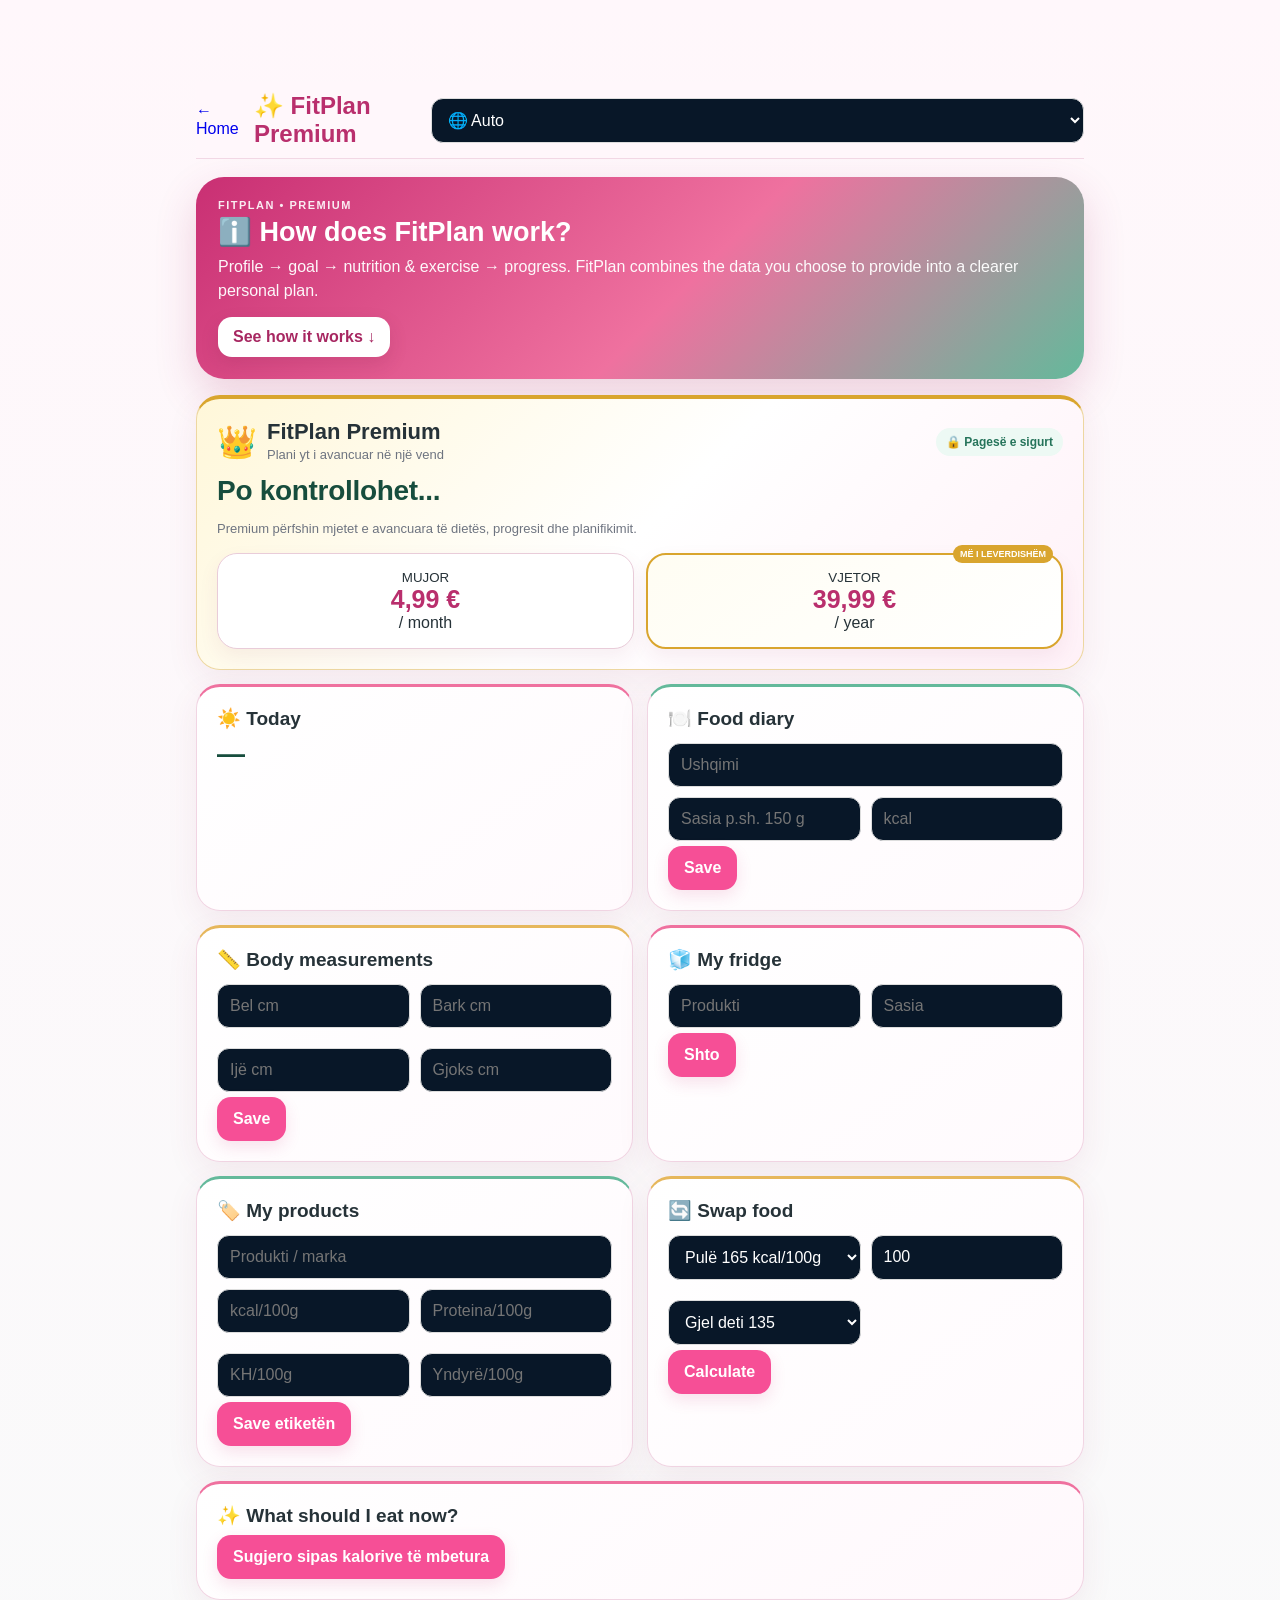
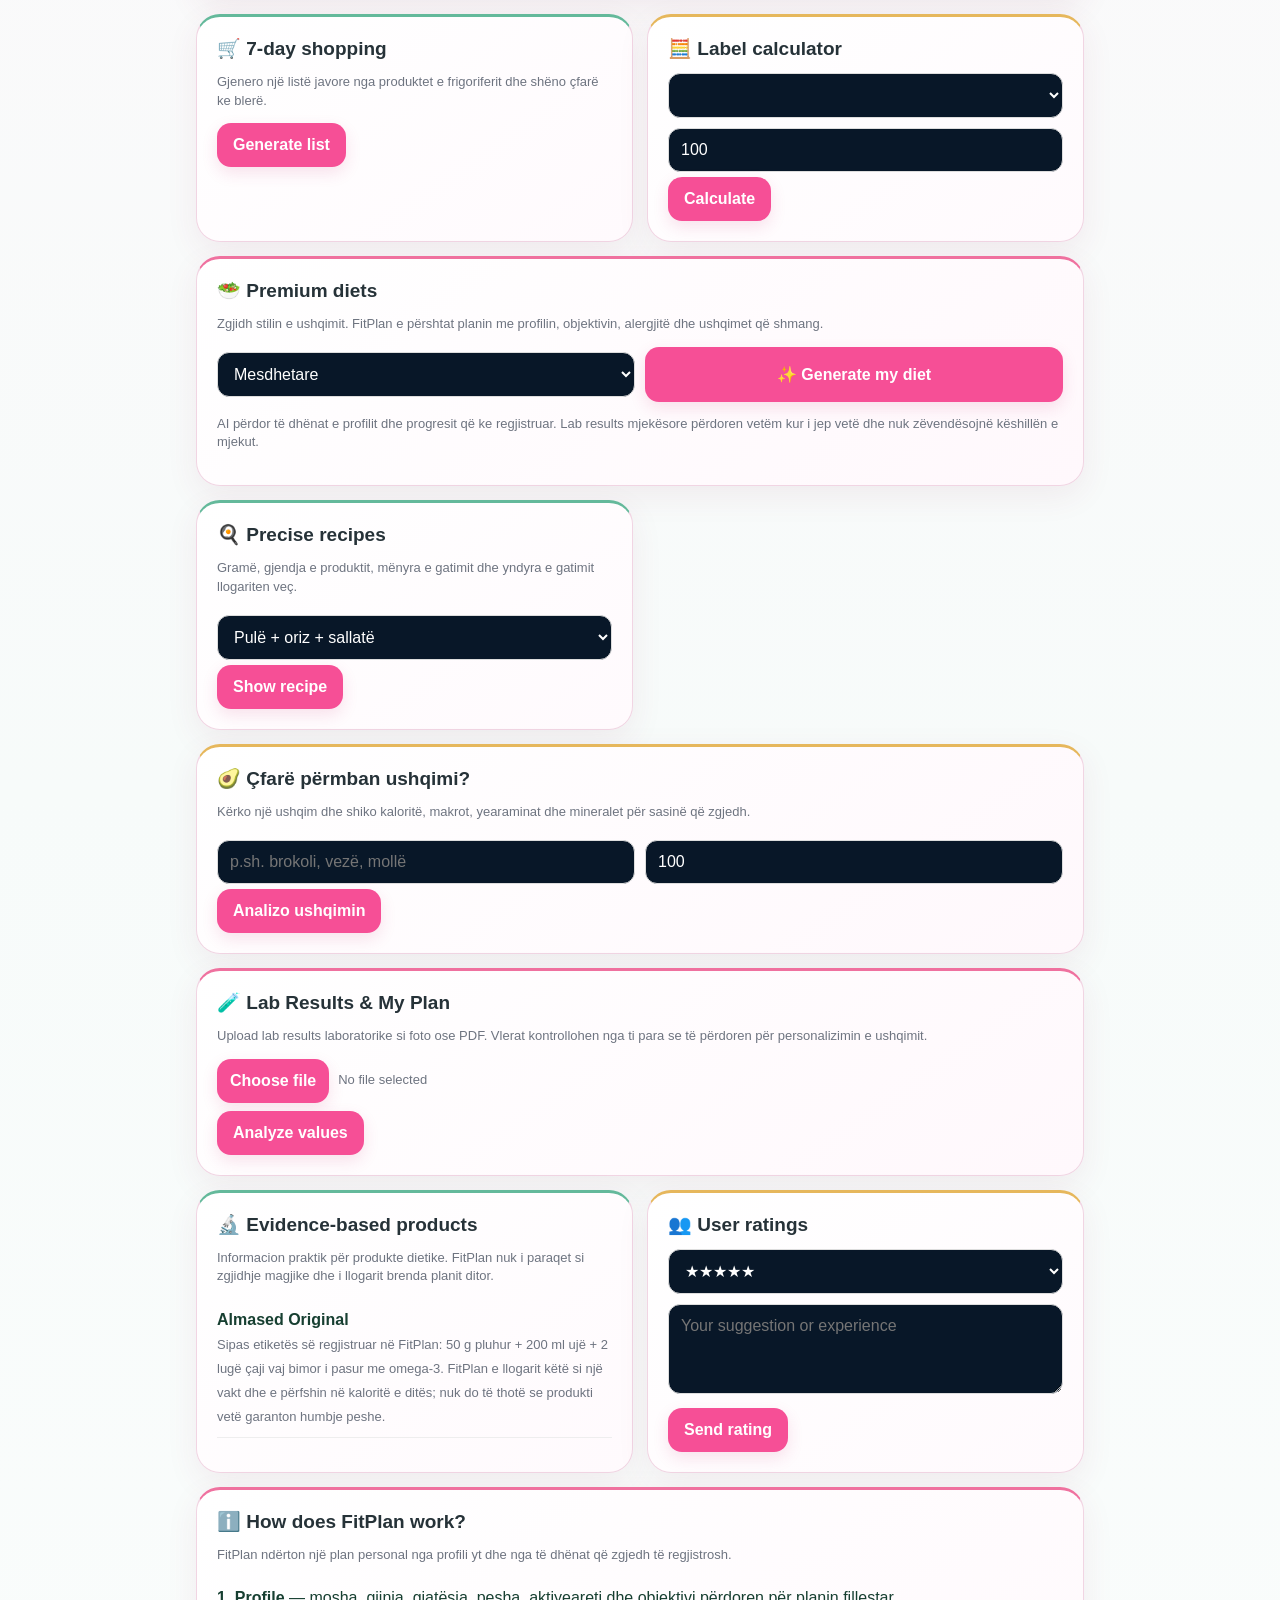
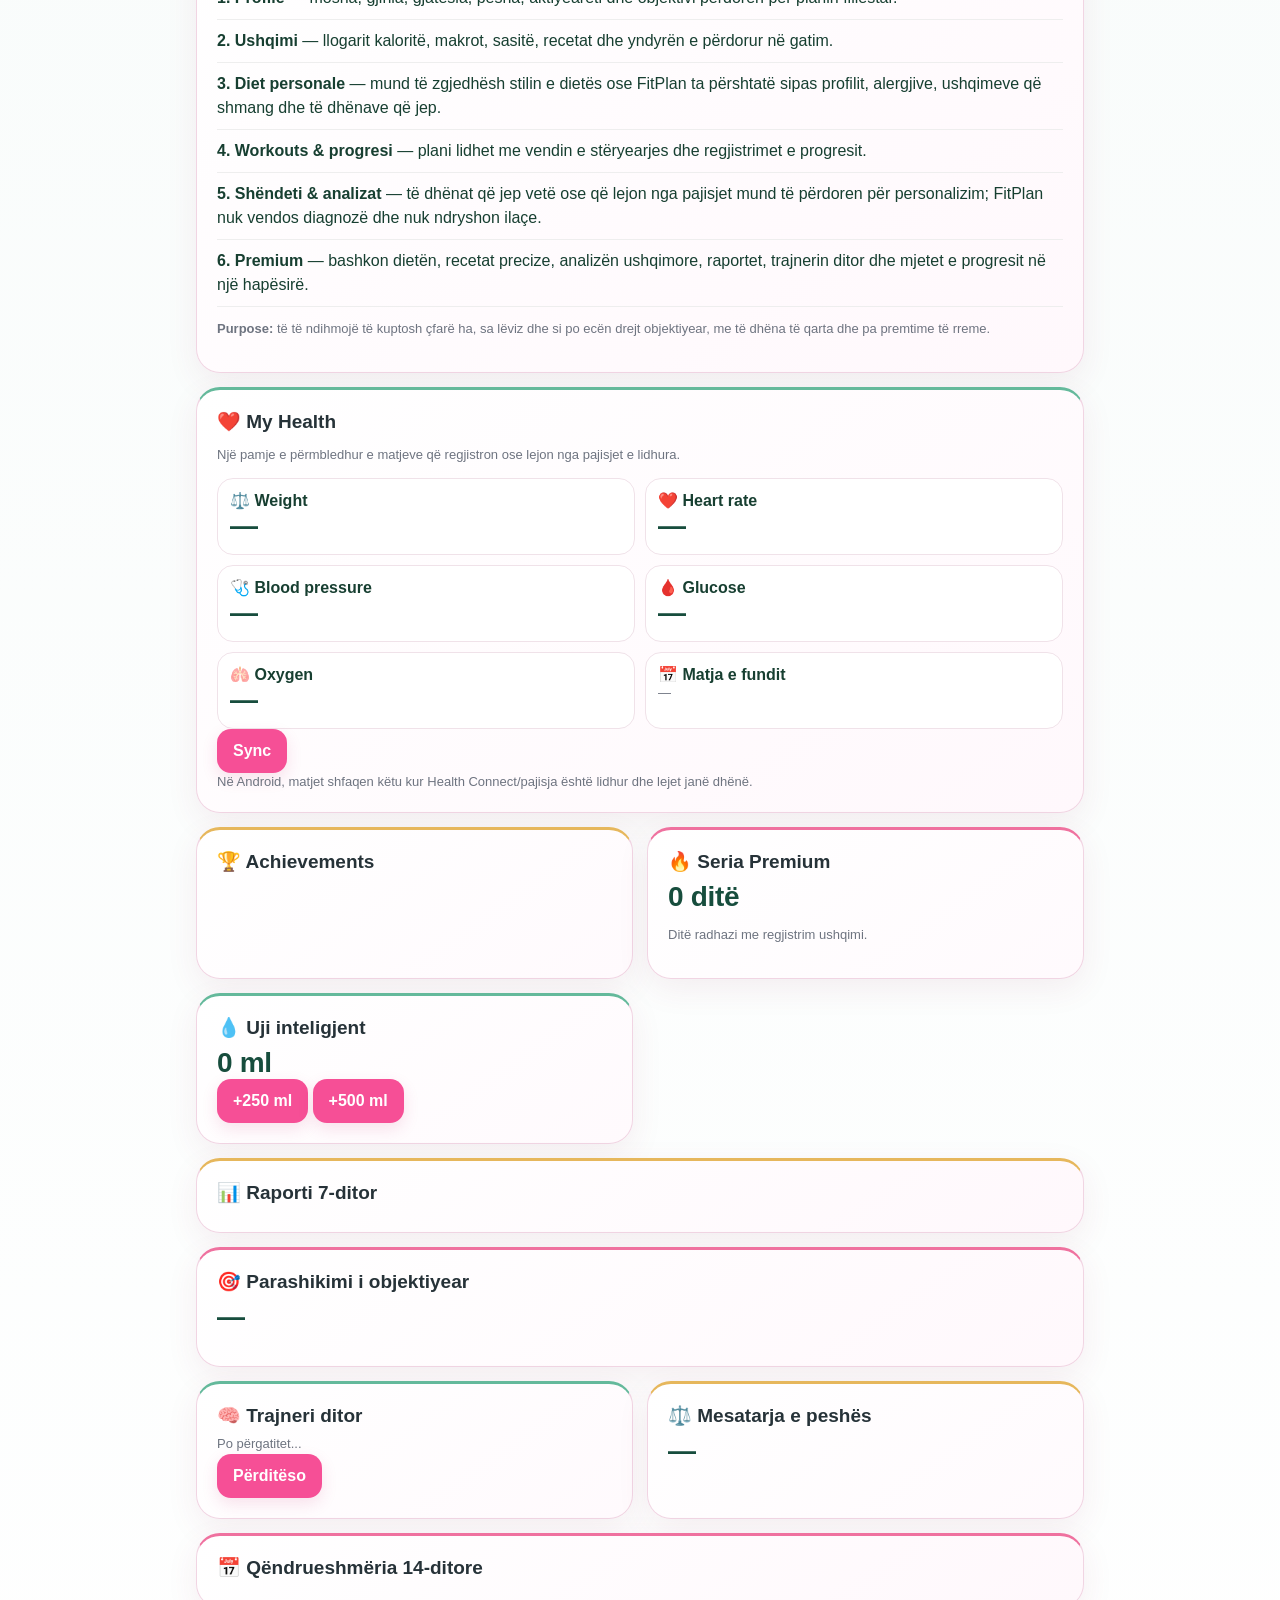
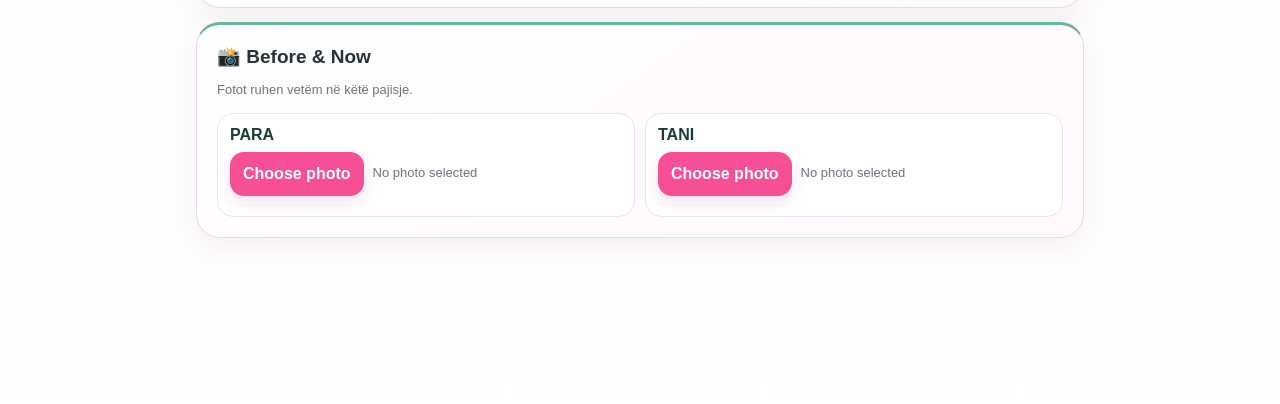
==== commit 3a70548a: "Clarify Premium subscription cards and payment hierarchy" ====
--- a/premium.html
+++ b/premium.html
@@ -4,4 +4,4 @@
 .premiumHero h1{margin:5px 0 7px;font-size:27px}.premiumHero p{margin:0 0 14px;opacity:.96;line-height:1.5}.heroBadge{font-size:11px;font-weight:900;letter-spacing:1.5px;opacity:.9}.heroBtn{display:inline-flex;align-items:center;text-decoration:none;background:#fff;color:#a72761;padding:11px 15px;border-radius:14px;font-weight:900;box-shadow:0 7px 18px #7d214629}.pc:nth-child(3n+1){border-top:3px solid #ef719f}.pc:nth-child(3n+2){border-top:3px solid #64b99b}.pc:nth-child(3n){border-top:3px solid #e6b75c}#premiumAccess{background:linear-gradient(135deg,#fff7d9,#fff,#fff1f8);border:1px solid #edd7a1;border-top:4px solid #d9a52e}#premiumAccess h3{font-size:22px}.pc input:focus,.pc select:focus{outline:2px solid #ef719f55;border-color:#d94b86}.btn{box-shadow:0 6px 16px #c92f7322;cursor:pointer}.btn:active{transform:scale(.98)}
 .pg{gap:14px}.pc{overflow:hidden}.pc h3{margin-top:0}.btn{border-radius:14px;font-weight:800;min-height:44px}.row{gap:10px}.row>div{background:#fff;border:1px solid #f0e2e9;border-radius:16px;padding:12px;min-width:120px}
 @media(max-width:640px){.premiumHero{padding:18px;border-radius:22px}.premiumHero h1{font-size:23px}.pc{padding:16px;border-radius:20px}.row>div{min-width:calc(50% - 6px)}}
-</style></head><body><div class="pw"><div class="ph"><a href="./#home">← Ballina</a><h2>✨ FitPlan Premium</h2><select id="fitplanLang" aria-label="Language"><option value="auto">🌐 Auto</option><option value="sq">🇦🇱 Shqip</option><option value="de">🇩🇪 Deutsch</option><option value="en">🇬🇧 English</option><option value="it">🇮🇹 Italiano</option><option value="tr">🇹🇷 Türkçe</option><option value="bs">🇧🇦 Bosanski</option><option value="ar">🇸🇦 العربية</option></select></div><section class="premiumHero"><div class="heroBadge">FITPLAN • PREMIUM</div><h1>ℹ️ Si funksionon FitPlan?</h1><p>Profili → objektivi → ushqimi & ushtrimet → progresi. FitPlan i bashkon të dhënat që zgjedh të japësh për të krijuar një plan më të qartë dhe personal.</p><a class="heroBtn" href="#howFitPlan">Shiko si funksionon ↓</a></section><div class="pg"><section class="pc wide" id="premiumAccess"><h3>👑 FitPlan Premium</h3><div id="premiumStatus" class="big">Po kontrollohet...</div><p id="premiumStatus2" class="muted">Premium përfshin mjetet e avancuara të dietës, progresit dhe planifikimit.</p><div id="premiumPlans" class="row"><button class="btn" id="buyMonthly">4,99 € / muaj</button><button class="btn" id="buyYearly">39,99 € / vit</button></div><div id="premiumPayMsg" class="muted"></div></section><div id="premiumContent" style="display:contents"><section class="pc"><h3>☀️ Sot</h3><div id="today" class="big">—</div><div id="today2" class="muted"></div></section><section class="pc"><h3>🍽️ Ditari i ushqimit</h3><input id="food" placeholder="Ushqimi"><div class="row"><input id="grams" placeholder="Sasia p.sh. 150 g"><input id="kcal" type="number" placeholder="kcal"></div><button class="btn" id="saveFood">Ruaj</button><div id="foodList" class="list"></div></section><section class="pc"><h3>📏 Matjet trupore</h3><div class="row"><input id="waist" type="number" placeholder="Bel cm"><input id="belly" type="number" placeholder="Bark cm"><input id="hips" type="number" placeholder="Ijë cm"><input id="chest" type="number" placeholder="Gjoks cm"></div><button class="btn" id="saveMeasure">Ruaj</button><div id="measureLast" class="muted"></div></section><section class="pc"><h3>🧊 Frigoriferi im</h3><div class="row"><input id="frName" placeholder="Produkti"><input id="frQty" placeholder="Sasia"></div><button class="btn" id="saveFr">Shto</button><div id="frList" class="list"></div></section><section class="pc"><h3>🏷️ Produktet e mia</h3><input id="lbName" placeholder="Produkti / marka"><div class="row"><input id="lbKcal" type="number" placeholder="kcal/100g"><input id="lbP" type="number" placeholder="Proteina/100g"><input id="lbC" type="number" placeholder="KH/100g"><input id="lbF" type="number" placeholder="Yndyrë/100g"></div><button class="btn" id="saveLb">Ruaj etiketën</button><div id="lbList" class="list"></div></section><section class="pc"><h3>🔄 Ndërro ushqimin</h3><div class="row"><select id="swFrom"><option value="165">Pulë 165 kcal/100g</option><option value="360">Oriz i thatë 360</option><option value="77">Patate 77</option><option value="884">Vaj ulliri 884</option></select><input id="swGram" type="number" value="100"><select id="swTo"><option value="135">Gjel deti 135</option><option value="77">Patate 77</option><option value="360">Oriz i thatë 360</option><option value="884">Rapsöl 884</option></select></div><button class="btn" id="swap">Llogarit</button><div id="swapOut" class="big"></div></section><section class="pc wide"><h3>✨ Çfarë të ha tani?</h3><div id="smart" class="muted"></div><button class="btn" id="smartBtn">Sugjero sipas kalorive të mbetura</button></section><section class="pc"><h3>🛒 Blerjet 7-ditore</h3><p class="muted">Gjenero një listë javore nga produktet e frigoriferit dhe shëno çfarë ke blerë.</p><button class="btn" id="weekBtn">Gjenero listën</button><div id="weekList" class="list"></div></section><section class="pc"><h3>🧮 Kalkulator etikete</h3><select id="calcProduct"></select><input id="calcGram" type="number" value="100" min="1" placeholder="gramë"><button class="btn" id="calcLabel">Llogarit</button><div id="calcOut" class="big"></div></section><section class="pc wide"><h3>🥗 Dietat Premium</h3><p class="muted">Zgjidh stilin e ushqimit. FitPlan e përshtat planin me profilin, objektivin, alergjitë dhe ushqimet që shmang.</p><div class="row"><select id="premiumDietType"><option value="mediterranean">Mesdhetare</option><option value="lowcarb">Low-Carb</option><option value="highprotein">High-Protein</option><option value="vegetarian">Vegjetariane</option><option value="dash">DASH</option><option value="intermittent">Intermittent Fasting 16:8</option><option value="balanced">E balancuar</option></select><button class="btn" id="generatePremiumDiet">✨ Gjenero dietën time</button></div><div id="premiumDietOut" class="list"></div><p class="muted">AI përdor të dhënat e profilit dhe progresit që ke regjistruar. Analizat mjekësore përdoren vetëm kur i jep vetë dhe nuk zëvendësojnë këshillën e mjekut.</p></section><section class="pc"><h3>🍳 Receta Precize</h3><p class="muted">Gramë, gjendja e produktit, mënyra e gatimit dhe yndyra e gatimit llogariten veç.</p><select id="recipeSel"><option value="chickenrice">Pulë + oriz + sallatë</option><option value="eggs">Vezë + patate + sallatë</option></select><button class="btn" id="recipeBtn">Shfaq recetën</button><div id="recipeOut" class="list"></div></section><section class="pc wide"><h3>🥑 Çfarë përmban ushqimi?</h3><p class="muted">Kërko një ushqim dhe shiko kaloritë, makrot, vitaminat dhe mineralet për sasinë që zgjedh.</p><div class="row"><input id="nutritionFood" placeholder="p.sh. brokoli, vezë, mollë"><input id="nutritionGram" type="number" min="1" value="100" placeholder="gramë"></div><button class="btn" id="nutritionBtn">Analizo ushqimin</button><div id="nutritionOut" class="list"></div></section><section class="pc wide"><h3>🧪 Analizat & Plani im</h3><p class="muted">Ngarko analizat laboratorike si foto ose PDF. Vlerat kontrollohen nga ti para se të përdoren për personalizimin e ushqimit.</p><div class="filePick"><input id="labFile" type="file" accept="image/*,.pdf" hidden><button class="btn fileBtn" type="button" data-file-target="labFile" data-i18n="Zgjidh skedarin">Zgjidh skedarin</button><span class="muted fileName" data-file-name="labFile" data-i18n="Asnjë skedar i zgjedhur">Asnjë skedar i zgjedhur</span></div><button class="btn" id="labAnalyze">Analizo vlerat</button><div id="labOut" class="list"></div></section><section class="pc"><h3>🔬 Produkte me evidencë</h3><p class="muted">Informacion praktik për produkte dietike. FitPlan nuk i paraqet si zgjidhje magjike dhe i llogarit brenda planit ditor.</p><div id="evidenceProducts" class="list"><div><b>Almased Original</b><br><span class="muted">Sipas etiketës së regjistruar në FitPlan: 50 g pluhur + 200 ml ujë + 2 lugë çaji vaj bimor i pasur me omega-3. FitPlan e llogarit këtë si një vakt dhe e përfshin në kaloritë e ditës; nuk do të thotë se produkti vetë garanton humbje peshe.</span></div></div></section><section class="pc"><h3>👥 Vlerësimi i përdoruesve</h3><select id="userRating"><option value="5">★★★★★</option><option value="4">★★★★☆</option><option value="3">★★★☆☆</option><option value="2">★★☆☆☆</option><option value="1">★☆☆☆☆</option></select><textarea id="userFeedback" placeholder="Sugjerimi ose përvoja juaj" style="width:100%;min-height:90px;padding:12px;border:1px solid #ddd;border-radius:12px"></textarea><button class="btn" id="sendFeedback">Dërgo vlerësimin</button><div id="feedbackMsg" class="muted"></div></section><section class="pc wide" id="howFitPlan"><h3>ℹ️ Si funksionon FitPlan?</h3><p class="muted">FitPlan ndërton një plan personal nga profili yt dhe nga të dhënat që zgjedh të regjistrosh.</p><div class="list"><div><b>1. Profili</b> — mosha, gjinia, gjatësia, pesha, aktiviteti dhe objektivi përdoren për planin fillestar.</div><div><b>2. Ushqimi</b> — llogarit kaloritë, makrot, sasitë, recetat dhe yndyrën e përdorur në gatim.</div><div><b>3. Dieta personale</b> — mund të zgjedhësh stilin e dietës ose FitPlan ta përshtatë sipas profilit, alergjive, ushqimeve që shmang dhe të dhënave që jep.</div><div><b>4. Ushtrimet & progresi</b> — plani lidhet me vendin e stërvitjes dhe regjistrimet e progresit.</div><div><b>5. Shëndeti & analizat</b> — të dhënat që jep vetë ose që lejon nga pajisjet mund të përdoren për personalizim; FitPlan nuk vendos diagnozë dhe nuk ndryshon ilaçe.</div><div><b>6. Premium</b> — bashkon dietën, recetat precize, analizën ushqimore, raportet, trajnerin ditor dhe mjetet e progresit në një hapësirë.</div></div><p class="muted"><b>Qëllimi:</b> të të ndihmojë të kuptosh çfarë ha, sa lëviz dhe si po ecën drejt objektivit, me të dhëna të qarta dhe pa premtime të rreme.</p></section><section class="pc wide"><h3>❤️ Shëndeti im</h3><p class="muted">Një pamje e përmbledhur e matjeve që regjistron ose lejon nga pajisjet e lidhura.</p><div class="row"><div><b>⚖️ Pesha</b><div id="healthWeight" class="big">—</div></div><div><b>❤️ Pulsi</b><div id="healthHr" class="big">—</div></div><div><b>🩺 Tensioni</b><div id="healthBp" class="big">—</div></div><div><b>🩸 Glukoza</b><div id="healthGlucose" class="big">—</div></div><div><b>🫁 Oksigjeni</b><div id="healthSpo2" class="big">—</div></div><div><b>📅 Matja e fundit</b><div id="healthWhen" class="muted">—</div></div></div><button class="btn" id="healthSync">Sinkronizo</button><div id="healthMsg" class="muted">Në Android, matjet shfaqen këtu kur Health Connect/pajisja është lidhur dhe lejet janë dhënë.</div></section><section class="pc"><h3>🏆 Arritjet</h3><div id="achievements" class="list"></div></section><section class="pc"><h3>🔥 Seria Premium</h3><div id="streak" class="big">0 ditë</div><p class="muted">Ditë radhazi me regjistrim ushqimi.</p></section><section class="pc"><h3>💧 Uji inteligjent</h3><div id="waterSmart" class="big">0 ml</div><button class="btn" id="water250">+250 ml</button> <button class="btn" id="water500">+500 ml</button></section><section class="pc wide"><h3>📊 Raporti 7-ditor</h3><div id="weekReport" class="list"></div></section><section class="pc wide"><h3>🎯 Parashikimi i objektivit</h3><div id="goalForecast" class="big">—</div><p id="goalForecast2" class="muted"></p></section><section class="pc"><h3>🧠 Trajneri ditor</h3><div id="coachToday" class="muted">Po përgatitet...</div><button class="btn" id="coachRefresh">Përditëso</button></section><section class="pc"><h3>⚖️ Mesatarja e peshës</h3><div id="weightTrend" class="big">—</div><div id="weightTrend2" class="muted"></div></section><section class="pc wide"><h3>📅 Qëndrueshmëria 14-ditore</h3><div id="consistency" class="list"></div></section><section class="pc wide"><h3>📸 Para & Tani</h3><p class="muted">Fotot ruhen vetëm në këtë pajisje.</p><div class="row"><div><b>PARA</b><div class="filePick"><input id="before" type="file" accept="image/*" hidden><button class="btn fileBtn" type="button" data-file-target="before" data-i18n="Zgjidh foton">Zgjidh foton</button><span class="muted fileName" data-file-name="before" data-i18n="Asnjë foto e zgjedhur">Asnjë foto e zgjedhur</span></div><div id="beforeV"></div></div><div><b>TANI</b><div class="filePick"><input id="after" type="file" accept="image/*" hidden><button class="btn fileBtn" type="button" data-file-target="after" data-i18n="Zgjidh foton">Zgjidh foton</button><span class="muted fileName" data-file-name="after" data-i18n="Asnjë foto e zgjedhur">Asnjë foto e zgjedhur</span></div><div id="afterV"></div></div></div></section></div></div></div><script>window.FITPLAN_MESSAGES={sq:{remaining:"Ke {kcal} kcal të mbetura.",goal:"≈ {weeks} javë",active:"{days}/14 ditë aktive"},de:{remaining:"Du hast noch {kcal} kcal übrig.",goal:"≈ {weeks} Wochen",active:"{days}/14 aktive Tage"},en:{remaining:"You have {kcal} kcal remaining.",goal:"≈ {weeks} weeks",active:"{days}/14 active days"},it:{remaining:"Ti restano {kcal} kcal.",goal:"≈ {weeks} settimane",active:"{days}/14 giorni attivi"},tr:{remaining:"{kcal} kcal kaldı.",goal:"≈ {weeks} hafta",active:"{days}/14 aktif gün"},bs:{remaining:"Preostalo je {kcal} kcal.",goal:"≈ {weeks} sedmica",active:"{days}/14 aktivnih dana"},ar:{remaining:"تبقى لديك {kcal} سعرة حرارية.",goal:"≈ {weeks} أسابيع",active:"{days}/14 يومًا نشطًا"}};</script><script src="assets/i18n.js"></script><script>document.addEventListener("click",e=>{const b=e.target.closest("[data-file-target]");if(b)document.getElementById(b.dataset.fileTarget)?.click()});document.addEventListener("change",e=>{if(e.target.matches("input[type=file]")){const s=document.querySelector(`[data-file-name="${e.target.id}"]`);if(s&&e.target.files?.[0])s.textContent=e.target.files[0].name}});</script><script src="assets/premium.js"></script></body></html>+.accessHead{display:flex;justify-content:space-between;align-items:center;gap:12px;margin-bottom:10px}.accessHead>div{display:flex;align-items:center;gap:10px}.accessHead h3{margin:0!important}.crown{font-size:32px}.secure{font-size:12px;font-weight:800;background:#edf9f4;color:#26745b;padding:7px 10px;border-radius:999px}.planGrid{display:grid;grid-template-columns:1fr 1fr;gap:12px;margin-top:14px}.planBtn{position:relative;border:1px solid #e9ccd9;background:#fff;border-radius:20px;padding:15px 10px;color:#263238;cursor:pointer;box-shadow:0 8px 20px #8f315412}.planBtn small,.planBtn span{display:block}.planBtn strong{font-size:25px;color:#b92f6d}.planBtn.best{border:2px solid #d9a52e;background:linear-gradient(145deg,#fffdf3,#fff)}.planBtn i{position:absolute;right:8px;top:-10px;background:#d9a52e;color:#fff;border-radius:999px;padding:4px 7px;font-size:9px;font-style:normal;font-weight:900}@media(max-width:520px){.accessHead{align-items:flex-start}.secure{font-size:10px}.planGrid{grid-template-columns:1fr 1fr}.planBtn strong{font-size:22px}}</style></head><body><div class="pw"><div class="ph"><a href="./#home">← Ballina</a><h2>✨ FitPlan Premium</h2><select id="fitplanLang" aria-label="Language"><option value="auto">🌐 Auto</option><option value="sq">🇦🇱 Shqip</option><option value="de">🇩🇪 Deutsch</option><option value="en">🇬🇧 English</option><option value="it">🇮🇹 Italiano</option><option value="tr">🇹🇷 Türkçe</option><option value="bs">🇧🇦 Bosanski</option><option value="ar">🇸🇦 العربية</option></select></div><section class="premiumHero"><div class="heroBadge">FITPLAN • PREMIUM</div><h1>ℹ️ Si funksionon FitPlan?</h1><p>Profili → objektivi → ushqimi & ushtrimet → progresi. FitPlan i bashkon të dhënat që zgjedh të japësh për të krijuar një plan më të qartë dhe personal.</p><a class="heroBtn" href="#howFitPlan">Shiko si funksionon ↓</a></section><div class="pg"><section class="pc wide" id="premiumAccess"><div class="accessHead"><div><span class="crown">👑</span><div><h3>FitPlan Premium</h3><small class="muted">Plani yt i avancuar në një vend</small></div></div><span class="secure">🔒 Pagesë e sigurt</span></div><div id="premiumStatus" class="big">Po kontrollohet...</div><p id="premiumStatus2" class="muted">Premium përfshin mjetet e avancuara të dietës, progresit dhe planifikimit.</p><div id="premiumPlans" class="planGrid"><button class="planBtn" id="buyMonthly"><small>MUJOR</small><strong>4,99 €</strong><span>/ muaj</span></button><button class="planBtn best" id="buyYearly"><i>MË I LEVERDISHËM</i><small>VJETOR</small><strong>39,99 €</strong><span>/ vit</span></button></div><div id="premiumPayMsg" class="muted"></div></section><div id="premiumContent" style="display:contents"><section class="pc"><h3>☀️ Sot</h3><div id="today" class="big">—</div><div id="today2" class="muted"></div></section><section class="pc"><h3>🍽️ Ditari i ushqimit</h3><input id="food" placeholder="Ushqimi"><div class="row"><input id="grams" placeholder="Sasia p.sh. 150 g"><input id="kcal" type="number" placeholder="kcal"></div><button class="btn" id="saveFood">Ruaj</button><div id="foodList" class="list"></div></section><section class="pc"><h3>📏 Matjet trupore</h3><div class="row"><input id="waist" type="number" placeholder="Bel cm"><input id="belly" type="number" placeholder="Bark cm"><input id="hips" type="number" placeholder="Ijë cm"><input id="chest" type="number" placeholder="Gjoks cm"></div><button class="btn" id="saveMeasure">Ruaj</button><div id="measureLast" class="muted"></div></section><section class="pc"><h3>🧊 Frigoriferi im</h3><div class="row"><input id="frName" placeholder="Produkti"><input id="frQty" placeholder="Sasia"></div><button class="btn" id="saveFr">Shto</button><div id="frList" class="list"></div></section><section class="pc"><h3>🏷️ Produktet e mia</h3><input id="lbName" placeholder="Produkti / marka"><div class="row"><input id="lbKcal" type="number" placeholder="kcal/100g"><input id="lbP" type="number" placeholder="Proteina/100g"><input id="lbC" type="number" placeholder="KH/100g"><input id="lbF" type="number" placeholder="Yndyrë/100g"></div><button class="btn" id="saveLb">Ruaj etiketën</button><div id="lbList" class="list"></div></section><section class="pc"><h3>🔄 Ndërro ushqimin</h3><div class="row"><select id="swFrom"><option value="165">Pulë 165 kcal/100g</option><option value="360">Oriz i thatë 360</option><option value="77">Patate 77</option><option value="884">Vaj ulliri 884</option></select><input id="swGram" type="number" value="100"><select id="swTo"><option value="135">Gjel deti 135</option><option value="77">Patate 77</option><option value="360">Oriz i thatë 360</option><option value="884">Rapsöl 884</option></select></div><button class="btn" id="swap">Llogarit</button><div id="swapOut" class="big"></div></section><section class="pc wide"><h3>✨ Çfarë të ha tani?</h3><div id="smart" class="muted"></div><button class="btn" id="smartBtn">Sugjero sipas kalorive të mbetura</button></section><section class="pc"><h3>🛒 Blerjet 7-ditore</h3><p class="muted">Gjenero një listë javore nga produktet e frigoriferit dhe shëno çfarë ke blerë.</p><button class="btn" id="weekBtn">Gjenero listën</button><div id="weekList" class="list"></div></section><section class="pc"><h3>🧮 Kalkulator etikete</h3><select id="calcProduct"></select><input id="calcGram" type="number" value="100" min="1" placeholder="gramë"><button class="btn" id="calcLabel">Llogarit</button><div id="calcOut" class="big"></div></section><section class="pc wide"><h3>🥗 Dietat Premium</h3><p class="muted">Zgjidh stilin e ushqimit. FitPlan e përshtat planin me profilin, objektivin, alergjitë dhe ushqimet që shmang.</p><div class="row"><select id="premiumDietType"><option value="mediterranean">Mesdhetare</option><option value="lowcarb">Low-Carb</option><option value="highprotein">High-Protein</option><option value="vegetarian">Vegjetariane</option><option value="dash">DASH</option><option value="intermittent">Intermittent Fasting 16:8</option><option value="balanced">E balancuar</option></select><button class="btn" id="generatePremiumDiet">✨ Gjenero dietën time</button></div><div id="premiumDietOut" class="list"></div><p class="muted">AI përdor të dhënat e profilit dhe progresit që ke regjistruar. Analizat mjekësore përdoren vetëm kur i jep vetë dhe nuk zëvendësojnë këshillën e mjekut.</p></section><section class="pc"><h3>🍳 Receta Precize</h3><p class="muted">Gramë, gjendja e produktit, mënyra e gatimit dhe yndyra e gatimit llogariten veç.</p><select id="recipeSel"><option value="chickenrice">Pulë + oriz + sallatë</option><option value="eggs">Vezë + patate + sallatë</option></select><button class="btn" id="recipeBtn">Shfaq recetën</button><div id="recipeOut" class="list"></div></section><section class="pc wide"><h3>🥑 Çfarë përmban ushqimi?</h3><p class="muted">Kërko një ushqim dhe shiko kaloritë, makrot, vitaminat dhe mineralet për sasinë që zgjedh.</p><div class="row"><input id="nutritionFood" placeholder="p.sh. brokoli, vezë, mollë"><input id="nutritionGram" type="number" min="1" value="100" placeholder="gramë"></div><button class="btn" id="nutritionBtn">Analizo ushqimin</button><div id="nutritionOut" class="list"></div></section><section class="pc wide"><h3>🧪 Analizat & Plani im</h3><p class="muted">Ngarko analizat laboratorike si foto ose PDF. Vlerat kontrollohen nga ti para se të përdoren për personalizimin e ushqimit.</p><div class="filePick"><input id="labFile" type="file" accept="image/*,.pdf" hidden><button class="btn fileBtn" type="button" data-file-target="labFile" data-i18n="Zgjidh skedarin">Zgjidh skedarin</button><span class="muted fileName" data-file-name="labFile" data-i18n="Asnjë skedar i zgjedhur">Asnjë skedar i zgjedhur</span></div><button class="btn" id="labAnalyze">Analizo vlerat</button><div id="labOut" class="list"></div></section><section class="pc"><h3>🔬 Produkte me evidencë</h3><p class="muted">Informacion praktik për produkte dietike. FitPlan nuk i paraqet si zgjidhje magjike dhe i llogarit brenda planit ditor.</p><div id="evidenceProducts" class="list"><div><b>Almased Original</b><br><span class="muted">Sipas etiketës së regjistruar në FitPlan: 50 g pluhur + 200 ml ujë + 2 lugë çaji vaj bimor i pasur me omega-3. FitPlan e llogarit këtë si një vakt dhe e përfshin në kaloritë e ditës; nuk do të thotë se produkti vetë garanton humbje peshe.</span></div></div></section><section class="pc"><h3>👥 Vlerësimi i përdoruesve</h3><select id="userRating"><option value="5">★★★★★</option><option value="4">★★★★☆</option><option value="3">★★★☆☆</option><option value="2">★★☆☆☆</option><option value="1">★☆☆☆☆</option></select><textarea id="userFeedback" placeholder="Sugjerimi ose përvoja juaj" style="width:100%;min-height:90px;padding:12px;border:1px solid #ddd;border-radius:12px"></textarea><button class="btn" id="sendFeedback">Dërgo vlerësimin</button><div id="feedbackMsg" class="muted"></div></section><section class="pc wide" id="howFitPlan"><h3>ℹ️ Si funksionon FitPlan?</h3><p class="muted">FitPlan ndërton një plan personal nga profili yt dhe nga të dhënat që zgjedh të regjistrosh.</p><div class="list"><div><b>1. Profili</b> — mosha, gjinia, gjatësia, pesha, aktiviteti dhe objektivi përdoren për planin fillestar.</div><div><b>2. Ushqimi</b> — llogarit kaloritë, makrot, sasitë, recetat dhe yndyrën e përdorur në gatim.</div><div><b>3. Dieta personale</b> — mund të zgjedhësh stilin e dietës ose FitPlan ta përshtatë sipas profilit, alergjive, ushqimeve që shmang dhe të dhënave që jep.</div><div><b>4. Ushtrimet & progresi</b> — plani lidhet me vendin e stërvitjes dhe regjistrimet e progresit.</div><div><b>5. Shëndeti & analizat</b> — të dhënat që jep vetë ose që lejon nga pajisjet mund të përdoren për personalizim; FitPlan nuk vendos diagnozë dhe nuk ndryshon ilaçe.</div><div><b>6. Premium</b> — bashkon dietën, recetat precize, analizën ushqimore, raportet, trajnerin ditor dhe mjetet e progresit në një hapësirë.</div></div><p class="muted"><b>Qëllimi:</b> të të ndihmojë të kuptosh çfarë ha, sa lëviz dhe si po ecën drejt objektivit, me të dhëna të qarta dhe pa premtime të rreme.</p></section><section class="pc wide"><h3>❤️ Shëndeti im</h3><p class="muted">Një pamje e përmbledhur e matjeve që regjistron ose lejon nga pajisjet e lidhura.</p><div class="row"><div><b>⚖️ Pesha</b><div id="healthWeight" class="big">—</div></div><div><b>❤️ Pulsi</b><div id="healthHr" class="big">—</div></div><div><b>🩺 Tensioni</b><div id="healthBp" class="big">—</div></div><div><b>🩸 Glukoza</b><div id="healthGlucose" class="big">—</div></div><div><b>🫁 Oksigjeni</b><div id="healthSpo2" class="big">—</div></div><div><b>📅 Matja e fundit</b><div id="healthWhen" class="muted">—</div></div></div><button class="btn" id="healthSync">Sinkronizo</button><div id="healthMsg" class="muted">Në Android, matjet shfaqen këtu kur Health Connect/pajisja është lidhur dhe lejet janë dhënë.</div></section><section class="pc"><h3>🏆 Arritjet</h3><div id="achievements" class="list"></div></section><section class="pc"><h3>🔥 Seria Premium</h3><div id="streak" class="big">0 ditë</div><p class="muted">Ditë radhazi me regjistrim ushqimi.</p></section><section class="pc"><h3>💧 Uji inteligjent</h3><div id="waterSmart" class="big">0 ml</div><button class="btn" id="water250">+250 ml</button> <button class="btn" id="water500">+500 ml</button></section><section class="pc wide"><h3>📊 Raporti 7-ditor</h3><div id="weekReport" class="list"></div></section><section class="pc wide"><h3>🎯 Parashikimi i objektivit</h3><div id="goalForecast" class="big">—</div><p id="goalForecast2" class="muted"></p></section><section class="pc"><h3>🧠 Trajneri ditor</h3><div id="coachToday" class="muted">Po përgatitet...</div><button class="btn" id="coachRefresh">Përditëso</button></section><section class="pc"><h3>⚖️ Mesatarja e peshës</h3><div id="weightTrend" class="big">—</div><div id="weightTrend2" class="muted"></div></section><section class="pc wide"><h3>📅 Qëndrueshmëria 14-ditore</h3><div id="consistency" class="list"></div></section><section class="pc wide"><h3>📸 Para & Tani</h3><p class="muted">Fotot ruhen vetëm në këtë pajisje.</p><div class="row"><div><b>PARA</b><div class="filePick"><input id="before" type="file" accept="image/*" hidden><button class="btn fileBtn" type="button" data-file-target="before" data-i18n="Zgjidh foton">Zgjidh foton</button><span class="muted fileName" data-file-name="before" data-i18n="Asnjë foto e zgjedhur">Asnjë foto e zgjedhur</span></div><div id="beforeV"></div></div><div><b>TANI</b><div class="filePick"><input id="after" type="file" accept="image/*" hidden><button class="btn fileBtn" type="button" data-file-target="after" data-i18n="Zgjidh foton">Zgjidh foton</button><span class="muted fileName" data-file-name="after" data-i18n="Asnjë foto e zgjedhur">Asnjë foto e zgjedhur</span></div><div id="afterV"></div></div></div></section></div></div></div><script>window.FITPLAN_MESSAGES={sq:{remaining:"Ke {kcal} kcal të mbetura.",goal:"≈ {weeks} javë",active:"{days}/14 ditë aktive"},de:{remaining:"Du hast noch {kcal} kcal übrig.",goal:"≈ {weeks} Wochen",active:"{days}/14 aktive Tage"},en:{remaining:"You have {kcal} kcal remaining.",goal:"≈ {weeks} weeks",active:"{days}/14 active days"},it:{remaining:"Ti restano {kcal} kcal.",goal:"≈ {weeks} settimane",active:"{days}/14 giorni attivi"},tr:{remaining:"{kcal} kcal kaldı.",goal:"≈ {weeks} hafta",active:"{days}/14 aktif gün"},bs:{remaining:"Preostalo je {kcal} kcal.",goal:"≈ {weeks} sedmica",active:"{days}/14 aktivnih dana"},ar:{remaining:"تبقى لديك {kcal} سعرة حرارية.",goal:"≈ {weeks} أسابيع",active:"{days}/14 يومًا نشطًا"}};</script><script src="assets/i18n.js"></script><script>document.addEventListener("click",e=>{const b=e.target.closest("[data-file-target]");if(b)document.getElementById(b.dataset.fileTarget)?.click()});document.addEventListener("change",e=>{if(e.target.matches("input[type=file]")){const s=document.querySelector(`[data-file-name="${e.target.id}"]`);if(s&&e.target.files?.[0])s.textContent=e.target.files[0].name}});</script><script src="assets/premium.js"></script></body></html>
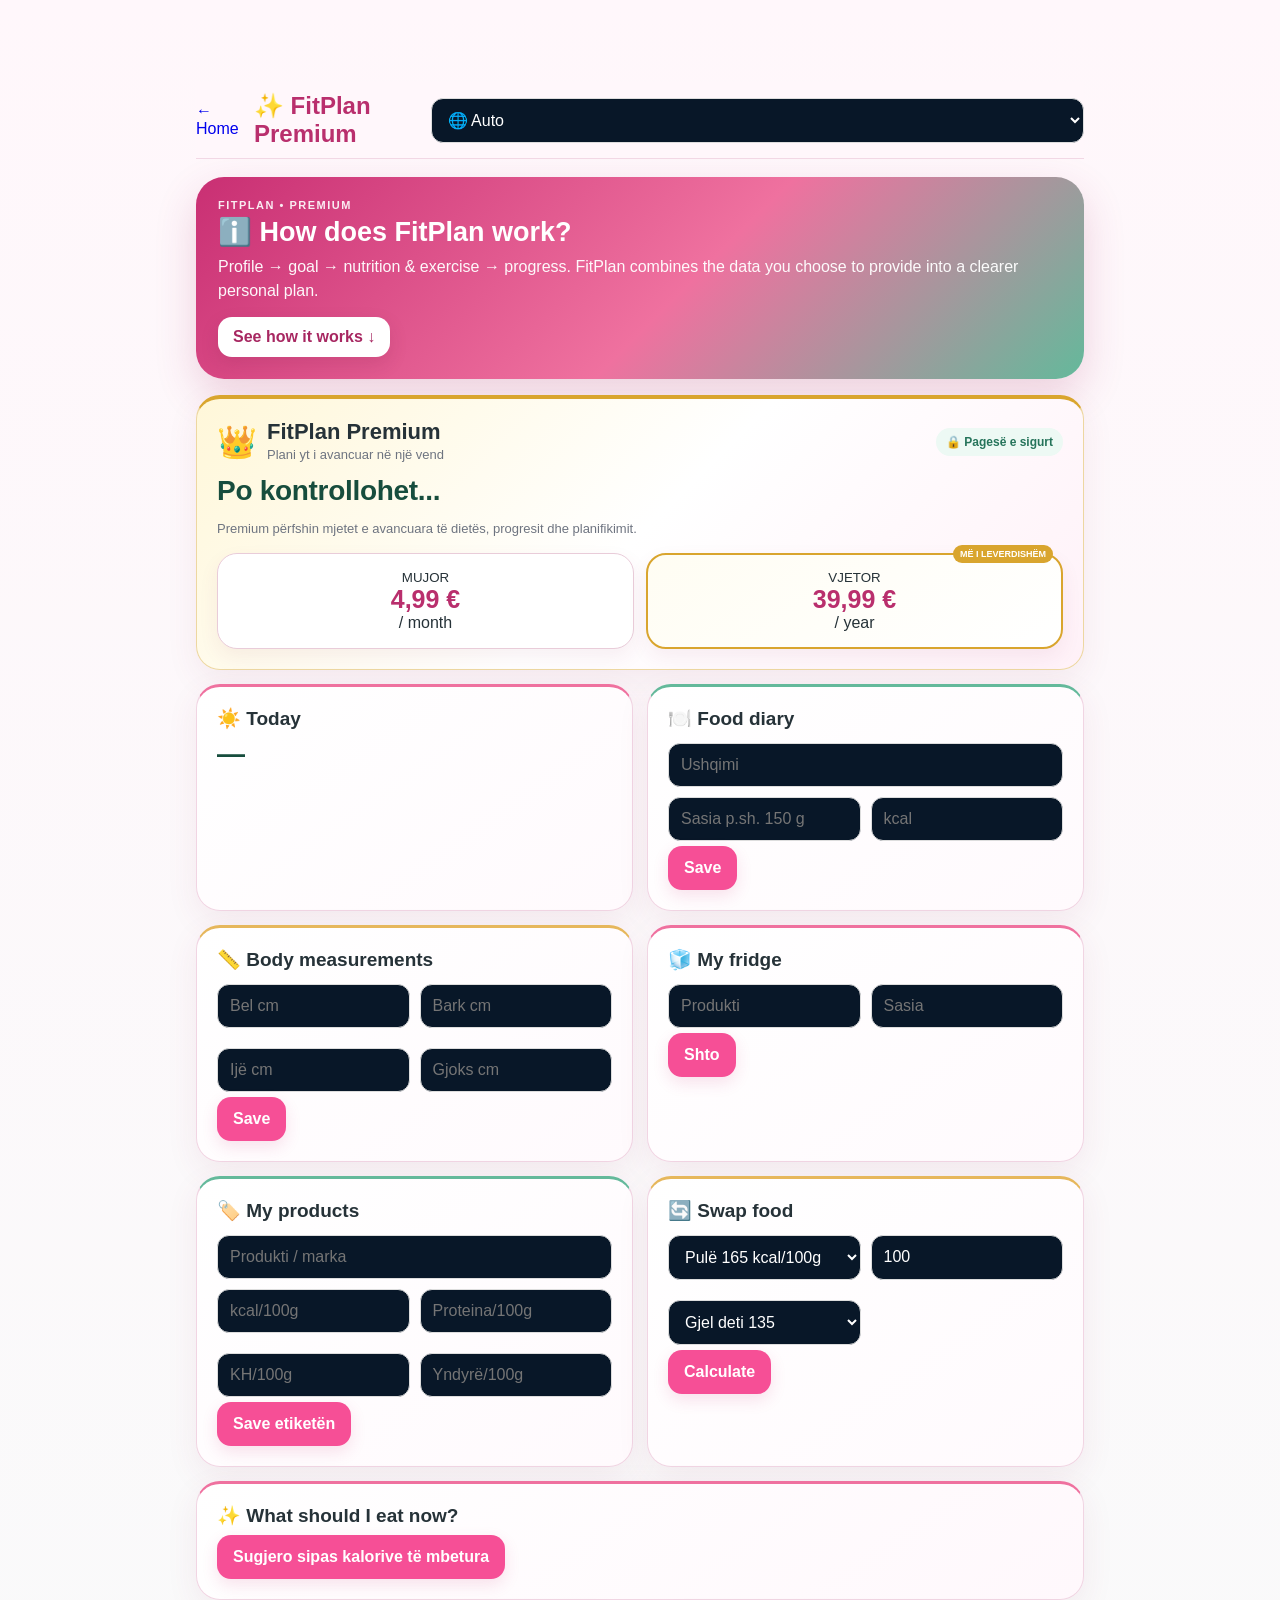
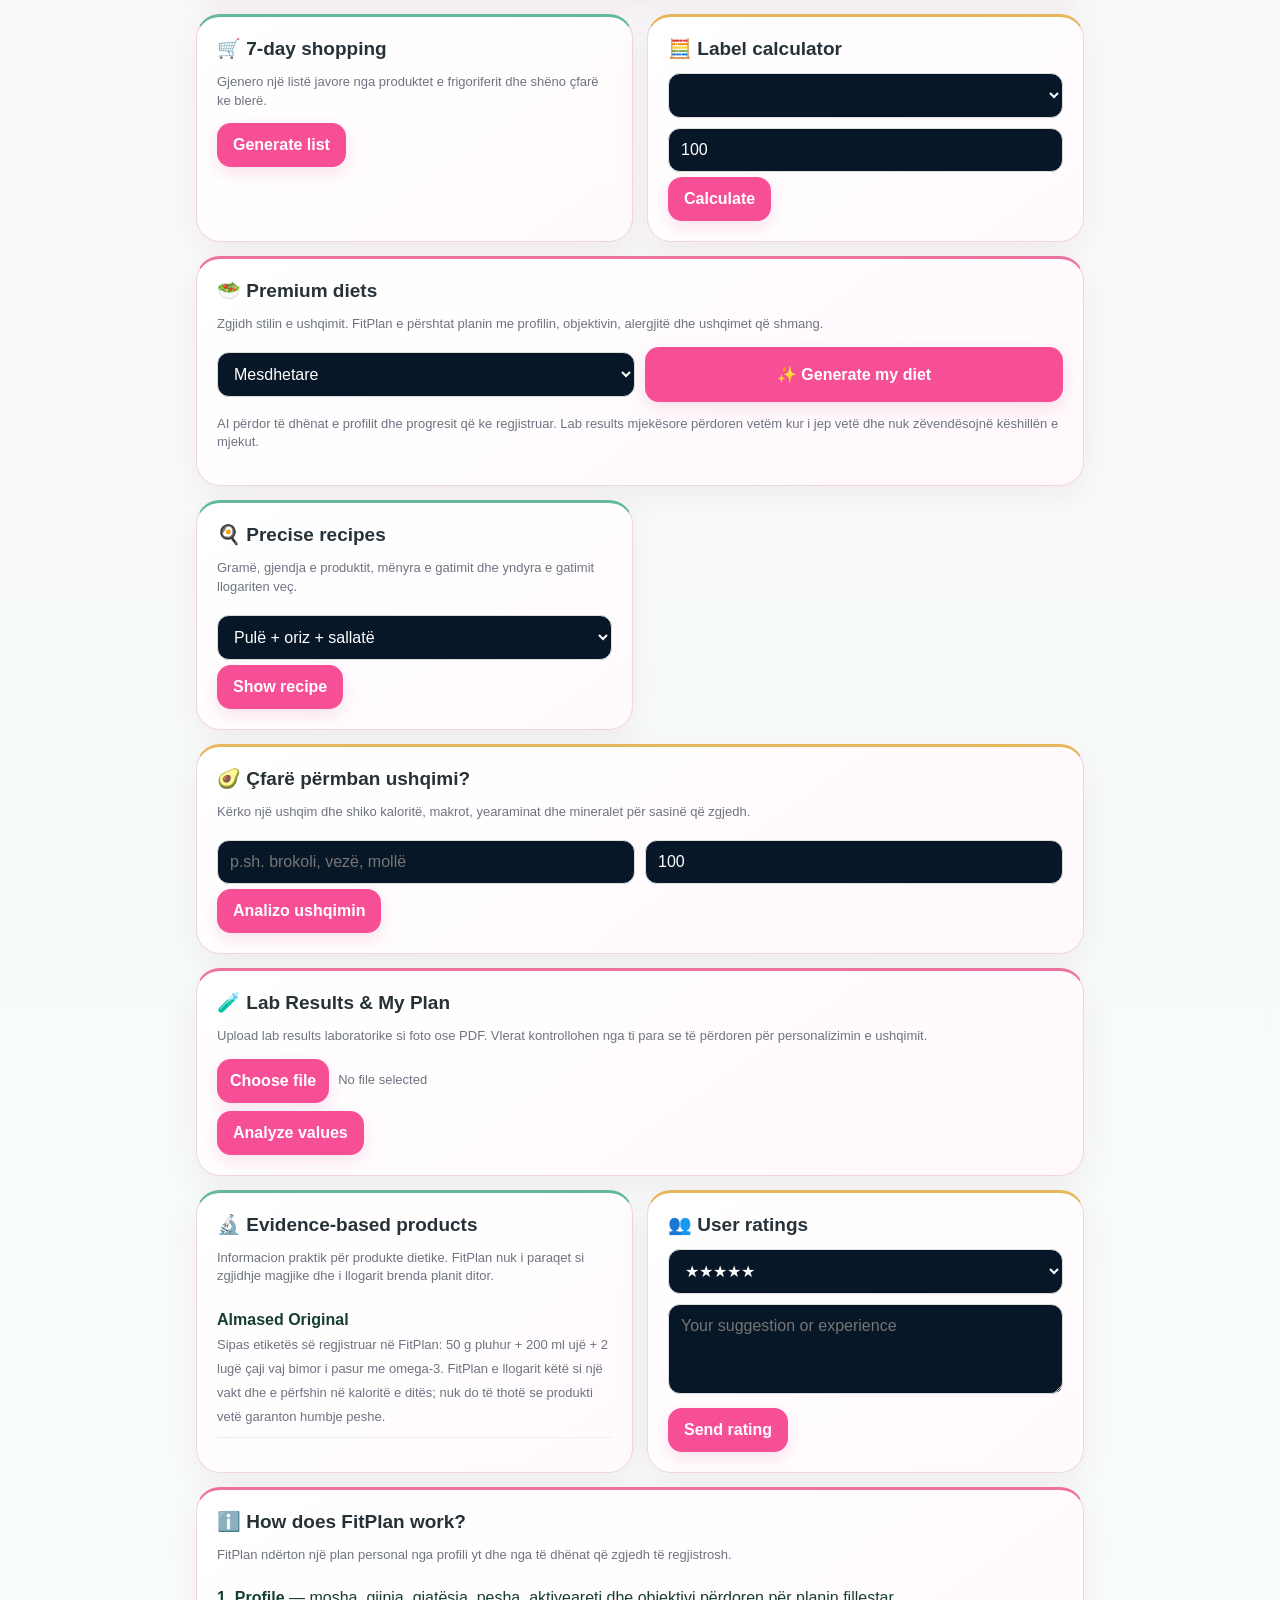
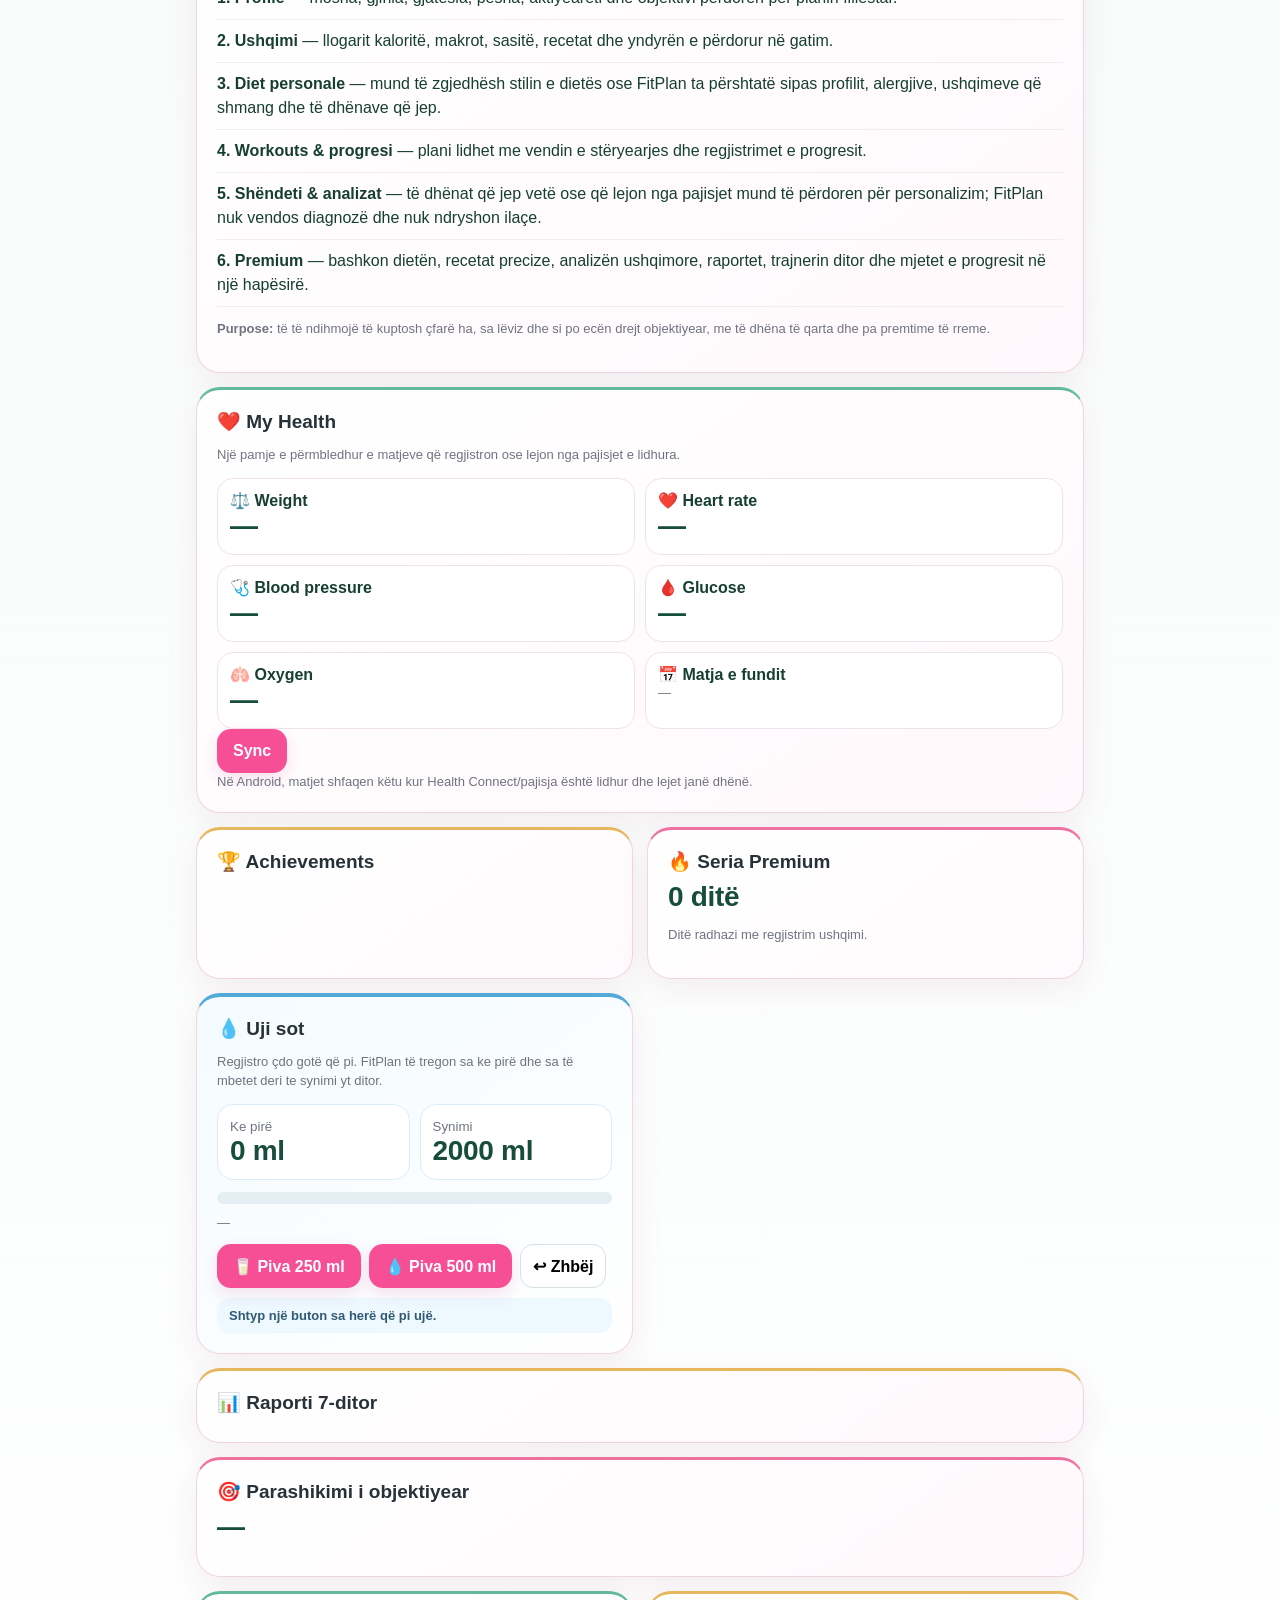
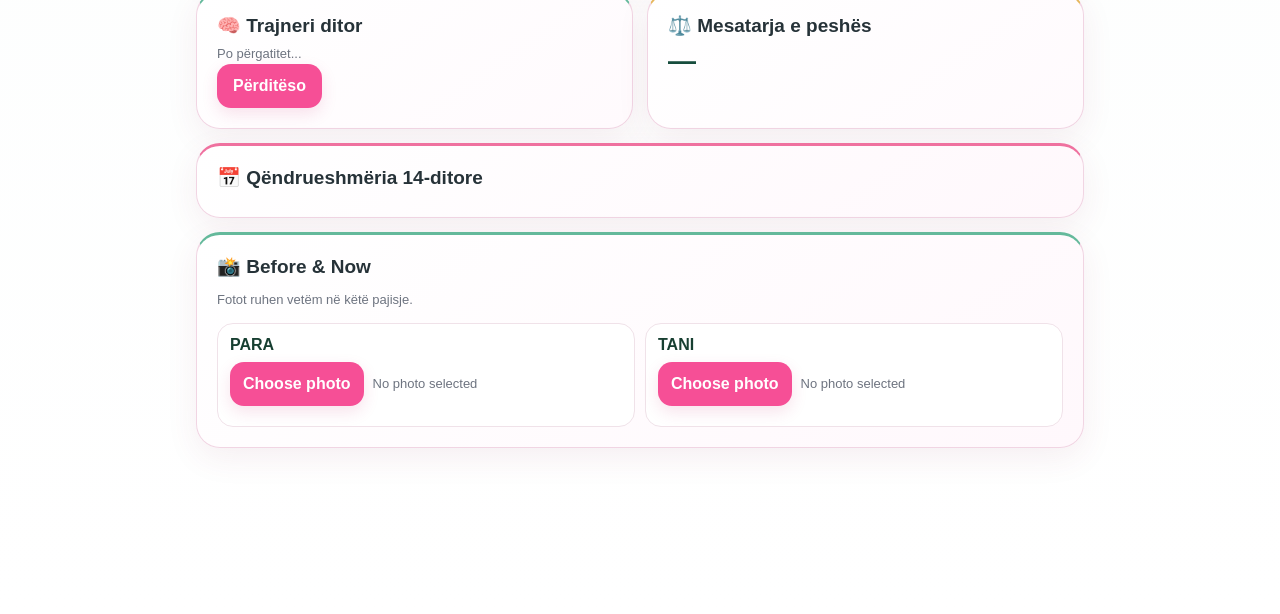
==== commit 8fa9af06: "Make smart water card clear and actionable" ====
--- a/premium.html
+++ b/premium.html
@@ -4,4 +4,4 @@
 .premiumHero h1{margin:5px 0 7px;font-size:27px}.premiumHero p{margin:0 0 14px;opacity:.96;line-height:1.5}.heroBadge{font-size:11px;font-weight:900;letter-spacing:1.5px;opacity:.9}.heroBtn{display:inline-flex;align-items:center;text-decoration:none;background:#fff;color:#a72761;padding:11px 15px;border-radius:14px;font-weight:900;box-shadow:0 7px 18px #7d214629}.pc:nth-child(3n+1){border-top:3px solid #ef719f}.pc:nth-child(3n+2){border-top:3px solid #64b99b}.pc:nth-child(3n){border-top:3px solid #e6b75c}#premiumAccess{background:linear-gradient(135deg,#fff7d9,#fff,#fff1f8);border:1px solid #edd7a1;border-top:4px solid #d9a52e}#premiumAccess h3{font-size:22px}.pc input:focus,.pc select:focus{outline:2px solid #ef719f55;border-color:#d94b86}.btn{box-shadow:0 6px 16px #c92f7322;cursor:pointer}.btn:active{transform:scale(.98)}
 .pg{gap:14px}.pc{overflow:hidden}.pc h3{margin-top:0}.btn{border-radius:14px;font-weight:800;min-height:44px}.row{gap:10px}.row>div{background:#fff;border:1px solid #f0e2e9;border-radius:16px;padding:12px;min-width:120px}
 @media(max-width:640px){.premiumHero{padding:18px;border-radius:22px}.premiumHero h1{font-size:23px}.pc{padding:16px;border-radius:20px}.row>div{min-width:calc(50% - 6px)}}
-.accessHead{display:flex;justify-content:space-between;align-items:center;gap:12px;margin-bottom:10px}.accessHead>div{display:flex;align-items:center;gap:10px}.accessHead h3{margin:0!important}.crown{font-size:32px}.secure{font-size:12px;font-weight:800;background:#edf9f4;color:#26745b;padding:7px 10px;border-radius:999px}.planGrid{display:grid;grid-template-columns:1fr 1fr;gap:12px;margin-top:14px}.planBtn{position:relative;border:1px solid #e9ccd9;background:#fff;border-radius:20px;padding:15px 10px;color:#263238;cursor:pointer;box-shadow:0 8px 20px #8f315412}.planBtn small,.planBtn span{display:block}.planBtn strong{font-size:25px;color:#b92f6d}.planBtn.best{border:2px solid #d9a52e;background:linear-gradient(145deg,#fffdf3,#fff)}.planBtn i{position:absolute;right:8px;top:-10px;background:#d9a52e;color:#fff;border-radius:999px;padding:4px 7px;font-size:9px;font-style:normal;font-weight:900}@media(max-width:520px){.accessHead{align-items:flex-start}.secure{font-size:10px}.planGrid{grid-template-columns:1fr 1fr}.planBtn strong{font-size:22px}}</style></head><body><div class="pw"><div class="ph"><a href="./#home">← Ballina</a><h2>✨ FitPlan Premium</h2><select id="fitplanLang" aria-label="Language"><option value="auto">🌐 Auto</option><option value="sq">🇦🇱 Shqip</option><option value="de">🇩🇪 Deutsch</option><option value="en">🇬🇧 English</option><option value="it">🇮🇹 Italiano</option><option value="tr">🇹🇷 Türkçe</option><option value="bs">🇧🇦 Bosanski</option><option value="ar">🇸🇦 العربية</option></select></div><section class="premiumHero"><div class="heroBadge">FITPLAN • PREMIUM</div><h1>ℹ️ Si funksionon FitPlan?</h1><p>Profili → objektivi → ushqimi & ushtrimet → progresi. FitPlan i bashkon të dhënat që zgjedh të japësh për të krijuar një plan më të qartë dhe personal.</p><a class="heroBtn" href="#howFitPlan">Shiko si funksionon ↓</a></section><div class="pg"><section class="pc wide" id="premiumAccess"><div class="accessHead"><div><span class="crown">👑</span><div><h3>FitPlan Premium</h3><small class="muted">Plani yt i avancuar në një vend</small></div></div><span class="secure">🔒 Pagesë e sigurt</span></div><div id="premiumStatus" class="big">Po kontrollohet...</div><p id="premiumStatus2" class="muted">Premium përfshin mjetet e avancuara të dietës, progresit dhe planifikimit.</p><div id="premiumPlans" class="planGrid"><button class="planBtn" id="buyMonthly"><small>MUJOR</small><strong>4,99 €</strong><span>/ muaj</span></button><button class="planBtn best" id="buyYearly"><i>MË I LEVERDISHËM</i><small>VJETOR</small><strong>39,99 €</strong><span>/ vit</span></button></div><div id="premiumPayMsg" class="muted"></div></section><div id="premiumContent" style="display:contents"><section class="pc"><h3>☀️ Sot</h3><div id="today" class="big">—</div><div id="today2" class="muted"></div></section><section class="pc"><h3>🍽️ Ditari i ushqimit</h3><input id="food" placeholder="Ushqimi"><div class="row"><input id="grams" placeholder="Sasia p.sh. 150 g"><input id="kcal" type="number" placeholder="kcal"></div><button class="btn" id="saveFood">Ruaj</button><div id="foodList" class="list"></div></section><section class="pc"><h3>📏 Matjet trupore</h3><div class="row"><input id="waist" type="number" placeholder="Bel cm"><input id="belly" type="number" placeholder="Bark cm"><input id="hips" type="number" placeholder="Ijë cm"><input id="chest" type="number" placeholder="Gjoks cm"></div><button class="btn" id="saveMeasure">Ruaj</button><div id="measureLast" class="muted"></div></section><section class="pc"><h3>🧊 Frigoriferi im</h3><div class="row"><input id="frName" placeholder="Produkti"><input id="frQty" placeholder="Sasia"></div><button class="btn" id="saveFr">Shto</button><div id="frList" class="list"></div></section><section class="pc"><h3>🏷️ Produktet e mia</h3><input id="lbName" placeholder="Produkti / marka"><div class="row"><input id="lbKcal" type="number" placeholder="kcal/100g"><input id="lbP" type="number" placeholder="Proteina/100g"><input id="lbC" type="number" placeholder="KH/100g"><input id="lbF" type="number" placeholder="Yndyrë/100g"></div><button class="btn" id="saveLb">Ruaj etiketën</button><div id="lbList" class="list"></div></section><section class="pc"><h3>🔄 Ndërro ushqimin</h3><div class="row"><select id="swFrom"><option value="165">Pulë 165 kcal/100g</option><option value="360">Oriz i thatë 360</option><option value="77">Patate 77</option><option value="884">Vaj ulliri 884</option></select><input id="swGram" type="number" value="100"><select id="swTo"><option value="135">Gjel deti 135</option><option value="77">Patate 77</option><option value="360">Oriz i thatë 360</option><option value="884">Rapsöl 884</option></select></div><button class="btn" id="swap">Llogarit</button><div id="swapOut" class="big"></div></section><section class="pc wide"><h3>✨ Çfarë të ha tani?</h3><div id="smart" class="muted"></div><button class="btn" id="smartBtn">Sugjero sipas kalorive të mbetura</button></section><section class="pc"><h3>🛒 Blerjet 7-ditore</h3><p class="muted">Gjenero një listë javore nga produktet e frigoriferit dhe shëno çfarë ke blerë.</p><button class="btn" id="weekBtn">Gjenero listën</button><div id="weekList" class="list"></div></section><section class="pc"><h3>🧮 Kalkulator etikete</h3><select id="calcProduct"></select><input id="calcGram" type="number" value="100" min="1" placeholder="gramë"><button class="btn" id="calcLabel">Llogarit</button><div id="calcOut" class="big"></div></section><section class="pc wide"><h3>🥗 Dietat Premium</h3><p class="muted">Zgjidh stilin e ushqimit. FitPlan e përshtat planin me profilin, objektivin, alergjitë dhe ushqimet që shmang.</p><div class="row"><select id="premiumDietType"><option value="mediterranean">Mesdhetare</option><option value="lowcarb">Low-Carb</option><option value="highprotein">High-Protein</option><option value="vegetarian">Vegjetariane</option><option value="dash">DASH</option><option value="intermittent">Intermittent Fasting 16:8</option><option value="balanced">E balancuar</option></select><button class="btn" id="generatePremiumDiet">✨ Gjenero dietën time</button></div><div id="premiumDietOut" class="list"></div><p class="muted">AI përdor të dhënat e profilit dhe progresit që ke regjistruar. Analizat mjekësore përdoren vetëm kur i jep vetë dhe nuk zëvendësojnë këshillën e mjekut.</p></section><section class="pc"><h3>🍳 Receta Precize</h3><p class="muted">Gramë, gjendja e produktit, mënyra e gatimit dhe yndyra e gatimit llogariten veç.</p><select id="recipeSel"><option value="chickenrice">Pulë + oriz + sallatë</option><option value="eggs">Vezë + patate + sallatë</option></select><button class="btn" id="recipeBtn">Shfaq recetën</button><div id="recipeOut" class="list"></div></section><section class="pc wide"><h3>🥑 Çfarë përmban ushqimi?</h3><p class="muted">Kërko një ushqim dhe shiko kaloritë, makrot, vitaminat dhe mineralet për sasinë që zgjedh.</p><div class="row"><input id="nutritionFood" placeholder="p.sh. brokoli, vezë, mollë"><input id="nutritionGram" type="number" min="1" value="100" placeholder="gramë"></div><button class="btn" id="nutritionBtn">Analizo ushqimin</button><div id="nutritionOut" class="list"></div></section><section class="pc wide"><h3>🧪 Analizat & Plani im</h3><p class="muted">Ngarko analizat laboratorike si foto ose PDF. Vlerat kontrollohen nga ti para se të përdoren për personalizimin e ushqimit.</p><div class="filePick"><input id="labFile" type="file" accept="image/*,.pdf" hidden><button class="btn fileBtn" type="button" data-file-target="labFile" data-i18n="Zgjidh skedarin">Zgjidh skedarin</button><span class="muted fileName" data-file-name="labFile" data-i18n="Asnjë skedar i zgjedhur">Asnjë skedar i zgjedhur</span></div><button class="btn" id="labAnalyze">Analizo vlerat</button><div id="labOut" class="list"></div></section><section class="pc"><h3>🔬 Produkte me evidencë</h3><p class="muted">Informacion praktik për produkte dietike. FitPlan nuk i paraqet si zgjidhje magjike dhe i llogarit brenda planit ditor.</p><div id="evidenceProducts" class="list"><div><b>Almased Original</b><br><span class="muted">Sipas etiketës së regjistruar në FitPlan: 50 g pluhur + 200 ml ujë + 2 lugë çaji vaj bimor i pasur me omega-3. FitPlan e llogarit këtë si një vakt dhe e përfshin në kaloritë e ditës; nuk do të thotë se produkti vetë garanton humbje peshe.</span></div></div></section><section class="pc"><h3>👥 Vlerësimi i përdoruesve</h3><select id="userRating"><option value="5">★★★★★</option><option value="4">★★★★☆</option><option value="3">★★★☆☆</option><option value="2">★★☆☆☆</option><option value="1">★☆☆☆☆</option></select><textarea id="userFeedback" placeholder="Sugjerimi ose përvoja juaj" style="width:100%;min-height:90px;padding:12px;border:1px solid #ddd;border-radius:12px"></textarea><button class="btn" id="sendFeedback">Dërgo vlerësimin</button><div id="feedbackMsg" class="muted"></div></section><section class="pc wide" id="howFitPlan"><h3>ℹ️ Si funksionon FitPlan?</h3><p class="muted">FitPlan ndërton një plan personal nga profili yt dhe nga të dhënat që zgjedh të regjistrosh.</p><div class="list"><div><b>1. Profili</b> — mosha, gjinia, gjatësia, pesha, aktiviteti dhe objektivi përdoren për planin fillestar.</div><div><b>2. Ushqimi</b> — llogarit kaloritë, makrot, sasitë, recetat dhe yndyrën e përdorur në gatim.</div><div><b>3. Dieta personale</b> — mund të zgjedhësh stilin e dietës ose FitPlan ta përshtatë sipas profilit, alergjive, ushqimeve që shmang dhe të dhënave që jep.</div><div><b>4. Ushtrimet & progresi</b> — plani lidhet me vendin e stërvitjes dhe regjistrimet e progresit.</div><div><b>5. Shëndeti & analizat</b> — të dhënat që jep vetë ose që lejon nga pajisjet mund të përdoren për personalizim; FitPlan nuk vendos diagnozë dhe nuk ndryshon ilaçe.</div><div><b>6. Premium</b> — bashkon dietën, recetat precize, analizën ushqimore, raportet, trajnerin ditor dhe mjetet e progresit në një hapësirë.</div></div><p class="muted"><b>Qëllimi:</b> të të ndihmojë të kuptosh çfarë ha, sa lëviz dhe si po ecën drejt objektivit, me të dhëna të qarta dhe pa premtime të rreme.</p></section><section class="pc wide"><h3>❤️ Shëndeti im</h3><p class="muted">Një pamje e përmbledhur e matjeve që regjistron ose lejon nga pajisjet e lidhura.</p><div class="row"><div><b>⚖️ Pesha</b><div id="healthWeight" class="big">—</div></div><div><b>❤️ Pulsi</b><div id="healthHr" class="big">—</div></div><div><b>🩺 Tensioni</b><div id="healthBp" class="big">—</div></div><div><b>🩸 Glukoza</b><div id="healthGlucose" class="big">—</div></div><div><b>🫁 Oksigjeni</b><div id="healthSpo2" class="big">—</div></div><div><b>📅 Matja e fundit</b><div id="healthWhen" class="muted">—</div></div></div><button class="btn" id="healthSync">Sinkronizo</button><div id="healthMsg" class="muted">Në Android, matjet shfaqen këtu kur Health Connect/pajisja është lidhur dhe lejet janë dhënë.</div></section><section class="pc"><h3>🏆 Arritjet</h3><div id="achievements" class="list"></div></section><section class="pc"><h3>🔥 Seria Premium</h3><div id="streak" class="big">0 ditë</div><p class="muted">Ditë radhazi me regjistrim ushqimi.</p></section><section class="pc"><h3>💧 Uji inteligjent</h3><div id="waterSmart" class="big">0 ml</div><button class="btn" id="water250">+250 ml</button> <button class="btn" id="water500">+500 ml</button></section><section class="pc wide"><h3>📊 Raporti 7-ditor</h3><div id="weekReport" class="list"></div></section><section class="pc wide"><h3>🎯 Parashikimi i objektivit</h3><div id="goalForecast" class="big">—</div><p id="goalForecast2" class="muted"></p></section><section class="pc"><h3>🧠 Trajneri ditor</h3><div id="coachToday" class="muted">Po përgatitet...</div><button class="btn" id="coachRefresh">Përditëso</button></section><section class="pc"><h3>⚖️ Mesatarja e peshës</h3><div id="weightTrend" class="big">—</div><div id="weightTrend2" class="muted"></div></section><section class="pc wide"><h3>📅 Qëndrueshmëria 14-ditore</h3><div id="consistency" class="list"></div></section><section class="pc wide"><h3>📸 Para & Tani</h3><p class="muted">Fotot ruhen vetëm në këtë pajisje.</p><div class="row"><div><b>PARA</b><div class="filePick"><input id="before" type="file" accept="image/*" hidden><button class="btn fileBtn" type="button" data-file-target="before" data-i18n="Zgjidh foton">Zgjidh foton</button><span class="muted fileName" data-file-name="before" data-i18n="Asnjë foto e zgjedhur">Asnjë foto e zgjedhur</span></div><div id="beforeV"></div></div><div><b>TANI</b><div class="filePick"><input id="after" type="file" accept="image/*" hidden><button class="btn fileBtn" type="button" data-file-target="after" data-i18n="Zgjidh foton">Zgjidh foton</button><span class="muted fileName" data-file-name="after" data-i18n="Asnjë foto e zgjedhur">Asnjë foto e zgjedhur</span></div><div id="afterV"></div></div></div></section></div></div></div><script>window.FITPLAN_MESSAGES={sq:{remaining:"Ke {kcal} kcal të mbetura.",goal:"≈ {weeks} javë",active:"{days}/14 ditë aktive"},de:{remaining:"Du hast noch {kcal} kcal übrig.",goal:"≈ {weeks} Wochen",active:"{days}/14 aktive Tage"},en:{remaining:"You have {kcal} kcal remaining.",goal:"≈ {weeks} weeks",active:"{days}/14 active days"},it:{remaining:"Ti restano {kcal} kcal.",goal:"≈ {weeks} settimane",active:"{days}/14 giorni attivi"},tr:{remaining:"{kcal} kcal kaldı.",goal:"≈ {weeks} hafta",active:"{days}/14 aktif gün"},bs:{remaining:"Preostalo je {kcal} kcal.",goal:"≈ {weeks} sedmica",active:"{days}/14 aktivnih dana"},ar:{remaining:"تبقى لديك {kcal} سعرة حرارية.",goal:"≈ {weeks} أسابيع",active:"{days}/14 يومًا نشطًا"}};</script><script src="assets/i18n.js"></script><script>document.addEventListener("click",e=>{const b=e.target.closest("[data-file-target]");if(b)document.getElementById(b.dataset.fileTarget)?.click()});document.addEventListener("change",e=>{if(e.target.matches("input[type=file]")){const s=document.querySelector(`[data-file-name="${e.target.id}"]`);if(s&&e.target.files?.[0])s.textContent=e.target.files[0].name}});</script><script src="assets/premium.js"></script></body></html>+.accessHead{display:flex;justify-content:space-between;align-items:center;gap:12px;margin-bottom:10px}.accessHead>div{display:flex;align-items:center;gap:10px}.accessHead h3{margin:0!important}.crown{font-size:32px}.secure{font-size:12px;font-weight:800;background:#edf9f4;color:#26745b;padding:7px 10px;border-radius:999px}.planGrid{display:grid;grid-template-columns:1fr 1fr;gap:12px;margin-top:14px}.planBtn{position:relative;border:1px solid #e9ccd9;background:#fff;border-radius:20px;padding:15px 10px;color:#263238;cursor:pointer;box-shadow:0 8px 20px #8f315412}.planBtn small,.planBtn span{display:block}.planBtn strong{font-size:25px;color:#b92f6d}.planBtn.best{border:2px solid #d9a52e;background:linear-gradient(145deg,#fffdf3,#fff)}.planBtn i{position:absolute;right:8px;top:-10px;background:#d9a52e;color:#fff;border-radius:999px;padding:4px 7px;font-size:9px;font-style:normal;font-weight:900}@media(max-width:520px){.accessHead{align-items:flex-start}.secure{font-size:10px}.planGrid{grid-template-columns:1fr 1fr}.planBtn strong{font-size:22px}}.waterCard{background:linear-gradient(145deg,#f4fbff,#fff)!important;border-top:4px solid #53a9d8!important}.waterNumbers{display:grid;grid-template-columns:1fr 1fr;gap:10px;margin:12px 0}.waterNumbers>div{background:#fff;border:1px solid #dcecf5;border-radius:16px;padding:12px}.waterNumbers small{color:#6e7480}.waterTrack{height:12px;background:#e5eef3;border-radius:999px;overflow:hidden;margin:10px 0}.waterTrack span{display:block;height:100%;width:0;background:linear-gradient(90deg,#53a9d8,#63c7b2);border-radius:999px;transition:.25s}.waterActions{display:flex;gap:8px;flex-wrap:wrap;margin-top:12px}.waterUndo{border:1px solid #d7e0e5;background:#fff;border-radius:13px;padding:10px 12px;font-weight:800}.waterMsg{margin-top:10px;padding:10px 12px;border-radius:13px;background:#edf8ff;color:#315b72;font-weight:700;font-size:13px}</style></head><body><div class="pw"><div class="ph"><a href="./#home">← Ballina</a><h2>✨ FitPlan Premium</h2><select id="fitplanLang" aria-label="Language"><option value="auto">🌐 Auto</option><option value="sq">🇦🇱 Shqip</option><option value="de">🇩🇪 Deutsch</option><option value="en">🇬🇧 English</option><option value="it">🇮🇹 Italiano</option><option value="tr">🇹🇷 Türkçe</option><option value="bs">🇧🇦 Bosanski</option><option value="ar">🇸🇦 العربية</option></select></div><section class="premiumHero"><div class="heroBadge">FITPLAN • PREMIUM</div><h1>ℹ️ Si funksionon FitPlan?</h1><p>Profili → objektivi → ushqimi & ushtrimet → progresi. FitPlan i bashkon të dhënat që zgjedh të japësh për të krijuar një plan më të qartë dhe personal.</p><a class="heroBtn" href="#howFitPlan">Shiko si funksionon ↓</a></section><div class="pg"><section class="pc wide" id="premiumAccess"><div class="accessHead"><div><span class="crown">👑</span><div><h3>FitPlan Premium</h3><small class="muted">Plani yt i avancuar në një vend</small></div></div><span class="secure">🔒 Pagesë e sigurt</span></div><div id="premiumStatus" class="big">Po kontrollohet...</div><p id="premiumStatus2" class="muted">Premium përfshin mjetet e avancuara të dietës, progresit dhe planifikimit.</p><div id="premiumPlans" class="planGrid"><button class="planBtn" id="buyMonthly"><small>MUJOR</small><strong>4,99 €</strong><span>/ muaj</span></button><button class="planBtn best" id="buyYearly"><i>MË I LEVERDISHËM</i><small>VJETOR</small><strong>39,99 €</strong><span>/ vit</span></button></div><div id="premiumPayMsg" class="muted"></div></section><div id="premiumContent" style="display:contents"><section class="pc"><h3>☀️ Sot</h3><div id="today" class="big">—</div><div id="today2" class="muted"></div></section><section class="pc"><h3>🍽️ Ditari i ushqimit</h3><input id="food" placeholder="Ushqimi"><div class="row"><input id="grams" placeholder="Sasia p.sh. 150 g"><input id="kcal" type="number" placeholder="kcal"></div><button class="btn" id="saveFood">Ruaj</button><div id="foodList" class="list"></div></section><section class="pc"><h3>📏 Matjet trupore</h3><div class="row"><input id="waist" type="number" placeholder="Bel cm"><input id="belly" type="number" placeholder="Bark cm"><input id="hips" type="number" placeholder="Ijë cm"><input id="chest" type="number" placeholder="Gjoks cm"></div><button class="btn" id="saveMeasure">Ruaj</button><div id="measureLast" class="muted"></div></section><section class="pc"><h3>🧊 Frigoriferi im</h3><div class="row"><input id="frName" placeholder="Produkti"><input id="frQty" placeholder="Sasia"></div><button class="btn" id="saveFr">Shto</button><div id="frList" class="list"></div></section><section class="pc"><h3>🏷️ Produktet e mia</h3><input id="lbName" placeholder="Produkti / marka"><div class="row"><input id="lbKcal" type="number" placeholder="kcal/100g"><input id="lbP" type="number" placeholder="Proteina/100g"><input id="lbC" type="number" placeholder="KH/100g"><input id="lbF" type="number" placeholder="Yndyrë/100g"></div><button class="btn" id="saveLb">Ruaj etiketën</button><div id="lbList" class="list"></div></section><section class="pc"><h3>🔄 Ndërro ushqimin</h3><div class="row"><select id="swFrom"><option value="165">Pulë 165 kcal/100g</option><option value="360">Oriz i thatë 360</option><option value="77">Patate 77</option><option value="884">Vaj ulliri 884</option></select><input id="swGram" type="number" value="100"><select id="swTo"><option value="135">Gjel deti 135</option><option value="77">Patate 77</option><option value="360">Oriz i thatë 360</option><option value="884">Rapsöl 884</option></select></div><button class="btn" id="swap">Llogarit</button><div id="swapOut" class="big"></div></section><section class="pc wide"><h3>✨ Çfarë të ha tani?</h3><div id="smart" class="muted"></div><button class="btn" id="smartBtn">Sugjero sipas kalorive të mbetura</button></section><section class="pc"><h3>🛒 Blerjet 7-ditore</h3><p class="muted">Gjenero një listë javore nga produktet e frigoriferit dhe shëno çfarë ke blerë.</p><button class="btn" id="weekBtn">Gjenero listën</button><div id="weekList" class="list"></div></section><section class="pc"><h3>🧮 Kalkulator etikete</h3><select id="calcProduct"></select><input id="calcGram" type="number" value="100" min="1" placeholder="gramë"><button class="btn" id="calcLabel">Llogarit</button><div id="calcOut" class="big"></div></section><section class="pc wide"><h3>🥗 Dietat Premium</h3><p class="muted">Zgjidh stilin e ushqimit. FitPlan e përshtat planin me profilin, objektivin, alergjitë dhe ushqimet që shmang.</p><div class="row"><select id="premiumDietType"><option value="mediterranean">Mesdhetare</option><option value="lowcarb">Low-Carb</option><option value="highprotein">High-Protein</option><option value="vegetarian">Vegjetariane</option><option value="dash">DASH</option><option value="intermittent">Intermittent Fasting 16:8</option><option value="balanced">E balancuar</option></select><button class="btn" id="generatePremiumDiet">✨ Gjenero dietën time</button></div><div id="premiumDietOut" class="list"></div><p class="muted">AI përdor të dhënat e profilit dhe progresit që ke regjistruar. Analizat mjekësore përdoren vetëm kur i jep vetë dhe nuk zëvendësojnë këshillën e mjekut.</p></section><section class="pc"><h3>🍳 Receta Precize</h3><p class="muted">Gramë, gjendja e produktit, mënyra e gatimit dhe yndyra e gatimit llogariten veç.</p><select id="recipeSel"><option value="chickenrice">Pulë + oriz + sallatë</option><option value="eggs">Vezë + patate + sallatë</option></select><button class="btn" id="recipeBtn">Shfaq recetën</button><div id="recipeOut" class="list"></div></section><section class="pc wide"><h3>🥑 Çfarë përmban ushqimi?</h3><p class="muted">Kërko një ushqim dhe shiko kaloritë, makrot, vitaminat dhe mineralet për sasinë që zgjedh.</p><div class="row"><input id="nutritionFood" placeholder="p.sh. brokoli, vezë, mollë"><input id="nutritionGram" type="number" min="1" value="100" placeholder="gramë"></div><button class="btn" id="nutritionBtn">Analizo ushqimin</button><div id="nutritionOut" class="list"></div></section><section class="pc wide"><h3>🧪 Analizat & Plani im</h3><p class="muted">Ngarko analizat laboratorike si foto ose PDF. Vlerat kontrollohen nga ti para se të përdoren për personalizimin e ushqimit.</p><div class="filePick"><input id="labFile" type="file" accept="image/*,.pdf" hidden><button class="btn fileBtn" type="button" data-file-target="labFile" data-i18n="Zgjidh skedarin">Zgjidh skedarin</button><span class="muted fileName" data-file-name="labFile" data-i18n="Asnjë skedar i zgjedhur">Asnjë skedar i zgjedhur</span></div><button class="btn" id="labAnalyze">Analizo vlerat</button><div id="labOut" class="list"></div></section><section class="pc"><h3>🔬 Produkte me evidencë</h3><p class="muted">Informacion praktik për produkte dietike. FitPlan nuk i paraqet si zgjidhje magjike dhe i llogarit brenda planit ditor.</p><div id="evidenceProducts" class="list"><div><b>Almased Original</b><br><span class="muted">Sipas etiketës së regjistruar në FitPlan: 50 g pluhur + 200 ml ujë + 2 lugë çaji vaj bimor i pasur me omega-3. FitPlan e llogarit këtë si një vakt dhe e përfshin në kaloritë e ditës; nuk do të thotë se produkti vetë garanton humbje peshe.</span></div></div></section><section class="pc"><h3>👥 Vlerësimi i përdoruesve</h3><select id="userRating"><option value="5">★★★★★</option><option value="4">★★★★☆</option><option value="3">★★★☆☆</option><option value="2">★★☆☆☆</option><option value="1">★☆☆☆☆</option></select><textarea id="userFeedback" placeholder="Sugjerimi ose përvoja juaj" style="width:100%;min-height:90px;padding:12px;border:1px solid #ddd;border-radius:12px"></textarea><button class="btn" id="sendFeedback">Dërgo vlerësimin</button><div id="feedbackMsg" class="muted"></div></section><section class="pc wide" id="howFitPlan"><h3>ℹ️ Si funksionon FitPlan?</h3><p class="muted">FitPlan ndërton një plan personal nga profili yt dhe nga të dhënat që zgjedh të regjistrosh.</p><div class="list"><div><b>1. Profili</b> — mosha, gjinia, gjatësia, pesha, aktiviteti dhe objektivi përdoren për planin fillestar.</div><div><b>2. Ushqimi</b> — llogarit kaloritë, makrot, sasitë, recetat dhe yndyrën e përdorur në gatim.</div><div><b>3. Dieta personale</b> — mund të zgjedhësh stilin e dietës ose FitPlan ta përshtatë sipas profilit, alergjive, ushqimeve që shmang dhe të dhënave që jep.</div><div><b>4. Ushtrimet & progresi</b> — plani lidhet me vendin e stërvitjes dhe regjistrimet e progresit.</div><div><b>5. Shëndeti & analizat</b> — të dhënat që jep vetë ose që lejon nga pajisjet mund të përdoren për personalizim; FitPlan nuk vendos diagnozë dhe nuk ndryshon ilaçe.</div><div><b>6. Premium</b> — bashkon dietën, recetat precize, analizën ushqimore, raportet, trajnerin ditor dhe mjetet e progresit në një hapësirë.</div></div><p class="muted"><b>Qëllimi:</b> të të ndihmojë të kuptosh çfarë ha, sa lëviz dhe si po ecën drejt objektivit, me të dhëna të qarta dhe pa premtime të rreme.</p></section><section class="pc wide"><h3>❤️ Shëndeti im</h3><p class="muted">Një pamje e përmbledhur e matjeve që regjistron ose lejon nga pajisjet e lidhura.</p><div class="row"><div><b>⚖️ Pesha</b><div id="healthWeight" class="big">—</div></div><div><b>❤️ Pulsi</b><div id="healthHr" class="big">—</div></div><div><b>🩺 Tensioni</b><div id="healthBp" class="big">—</div></div><div><b>🩸 Glukoza</b><div id="healthGlucose" class="big">—</div></div><div><b>🫁 Oksigjeni</b><div id="healthSpo2" class="big">—</div></div><div><b>📅 Matja e fundit</b><div id="healthWhen" class="muted">—</div></div></div><button class="btn" id="healthSync">Sinkronizo</button><div id="healthMsg" class="muted">Në Android, matjet shfaqen këtu kur Health Connect/pajisja është lidhur dhe lejet janë dhënë.</div></section><section class="pc"><h3>🏆 Arritjet</h3><div id="achievements" class="list"></div></section><section class="pc"><h3>🔥 Seria Premium</h3><div id="streak" class="big">0 ditë</div><p class="muted">Ditë radhazi me regjistrim ushqimi.</p></section><section class="pc waterCard"><h3>💧 Uji sot</h3><p class="muted">Regjistro çdo gotë që pi. FitPlan të tregon sa ke pirë dhe sa të mbetet deri te synimi yt ditor.</p><div class="waterNumbers"><div><small>Ke pirë</small><div id="waterSmart" class="big">0 ml</div></div><div><small>Synimi</small><div id="waterGoal" class="big">2000 ml</div></div></div><div class="waterTrack"><span id="waterFill"></span></div><div id="waterLeft" class="muted">—</div><div class="waterActions"><button class="btn" id="water250">🥛 Piva 250 ml</button><button class="btn" id="water500">💧 Piva 500 ml</button><button class="waterUndo" id="waterUndo">↩ Zhbëj</button></div><div id="waterMsg" class="waterMsg">Shtyp një buton sa herë që pi ujë.</div></section><section class="pc wide"><h3>📊 Raporti 7-ditor</h3><div id="weekReport" class="list"></div></section><section class="pc wide"><h3>🎯 Parashikimi i objektivit</h3><div id="goalForecast" class="big">—</div><p id="goalForecast2" class="muted"></p></section><section class="pc"><h3>🧠 Trajneri ditor</h3><div id="coachToday" class="muted">Po përgatitet...</div><button class="btn" id="coachRefresh">Përditëso</button></section><section class="pc"><h3>⚖️ Mesatarja e peshës</h3><div id="weightTrend" class="big">—</div><div id="weightTrend2" class="muted"></div></section><section class="pc wide"><h3>📅 Qëndrueshmëria 14-ditore</h3><div id="consistency" class="list"></div></section><section class="pc wide"><h3>📸 Para & Tani</h3><p class="muted">Fotot ruhen vetëm në këtë pajisje.</p><div class="row"><div><b>PARA</b><div class="filePick"><input id="before" type="file" accept="image/*" hidden><button class="btn fileBtn" type="button" data-file-target="before" data-i18n="Zgjidh foton">Zgjidh foton</button><span class="muted fileName" data-file-name="before" data-i18n="Asnjë foto e zgjedhur">Asnjë foto e zgjedhur</span></div><div id="beforeV"></div></div><div><b>TANI</b><div class="filePick"><input id="after" type="file" accept="image/*" hidden><button class="btn fileBtn" type="button" data-file-target="after" data-i18n="Zgjidh foton">Zgjidh foton</button><span class="muted fileName" data-file-name="after" data-i18n="Asnjë foto e zgjedhur">Asnjë foto e zgjedhur</span></div><div id="afterV"></div></div></div></section></div></div></div><script>window.FITPLAN_MESSAGES={sq:{remaining:"Ke {kcal} kcal të mbetura.",goal:"≈ {weeks} javë",active:"{days}/14 ditë aktive"},de:{remaining:"Du hast noch {kcal} kcal übrig.",goal:"≈ {weeks} Wochen",active:"{days}/14 aktive Tage"},en:{remaining:"You have {kcal} kcal remaining.",goal:"≈ {weeks} weeks",active:"{days}/14 active days"},it:{remaining:"Ti restano {kcal} kcal.",goal:"≈ {weeks} settimane",active:"{days}/14 giorni attivi"},tr:{remaining:"{kcal} kcal kaldı.",goal:"≈ {weeks} hafta",active:"{days}/14 aktif gün"},bs:{remaining:"Preostalo je {kcal} kcal.",goal:"≈ {weeks} sedmica",active:"{days}/14 aktivnih dana"},ar:{remaining:"تبقى لديك {kcal} سعرة حرارية.",goal:"≈ {weeks} أسابيع",active:"{days}/14 يومًا نشطًا"}};</script><script src="assets/i18n.js"></script><script>document.addEventListener("click",e=>{const b=e.target.closest("[data-file-target]");if(b)document.getElementById(b.dataset.fileTarget)?.click()});document.addEventListener("change",e=>{if(e.target.matches("input[type=file]")){const s=document.querySelector(`[data-file-name="${e.target.id}"]`);if(s&&e.target.files?.[0])s.textContent=e.target.files[0].name}});</script><script src="assets/premium.js"></script></body></html>
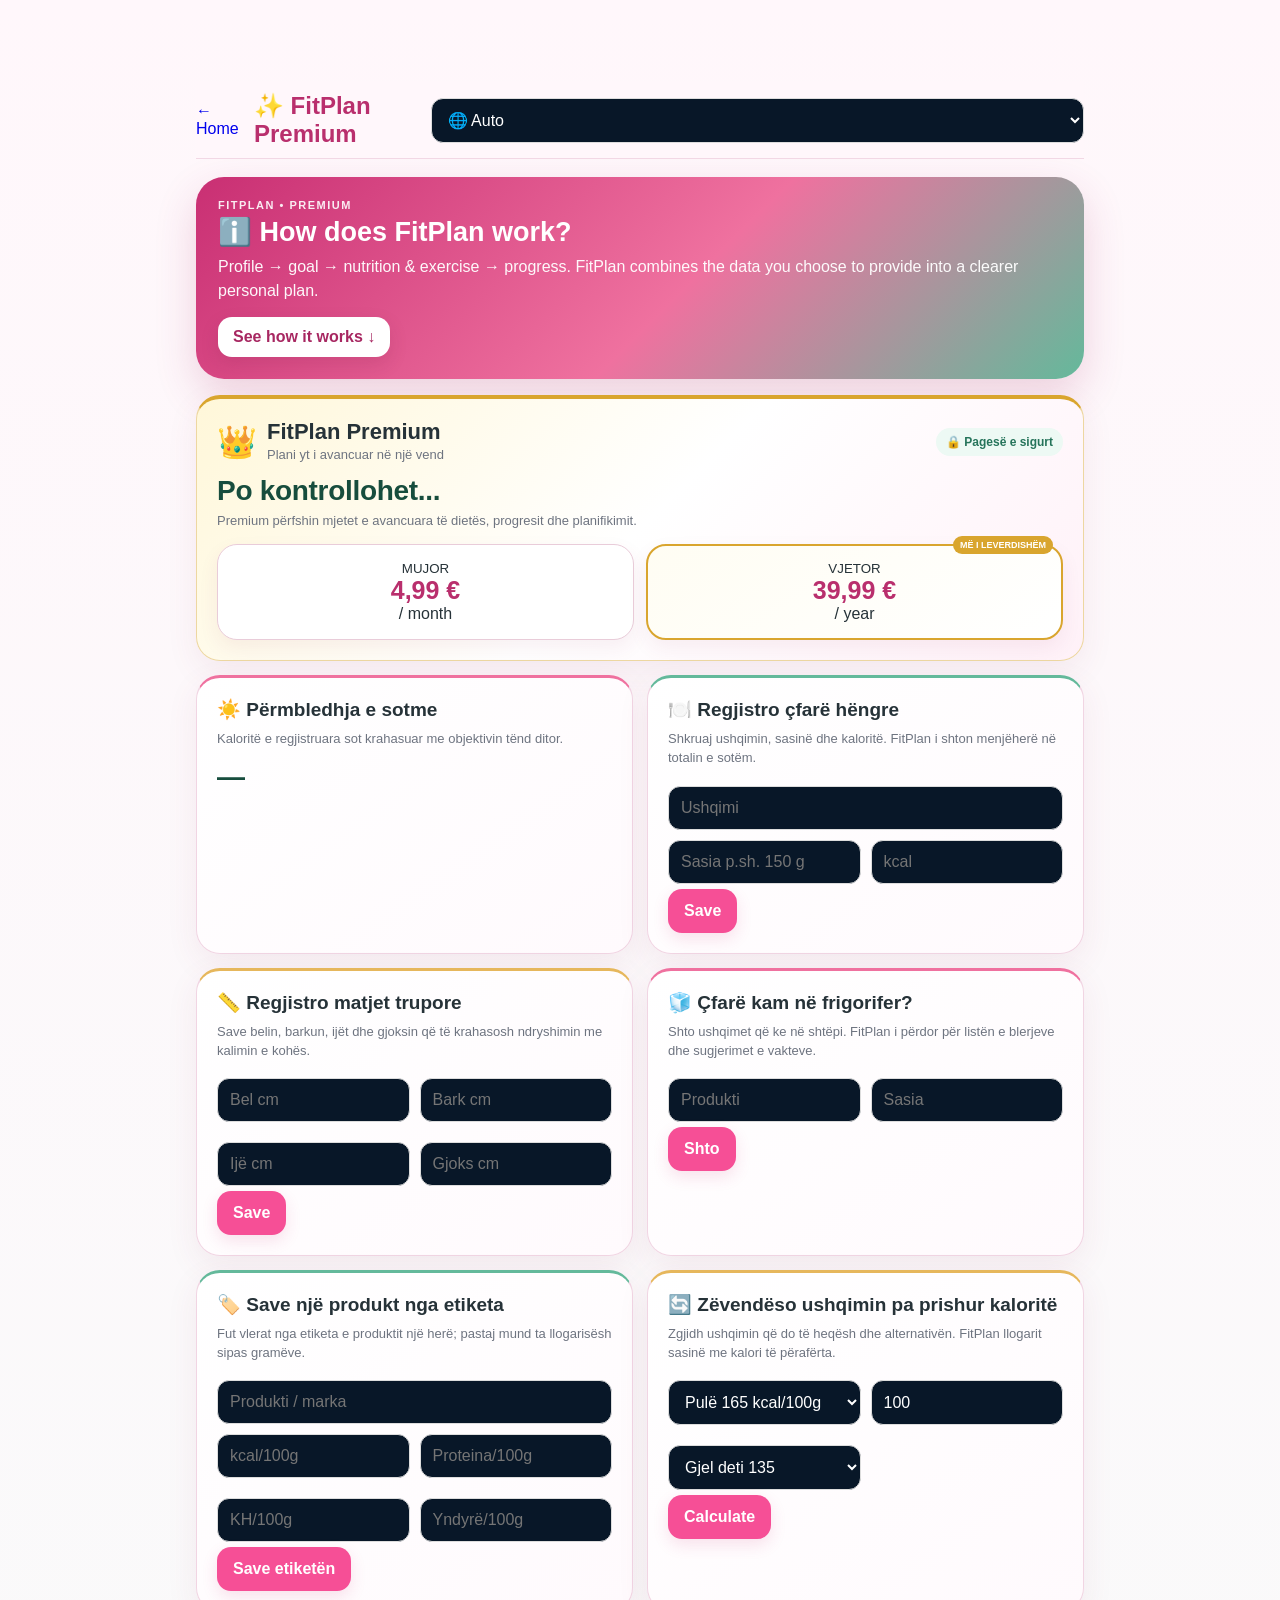
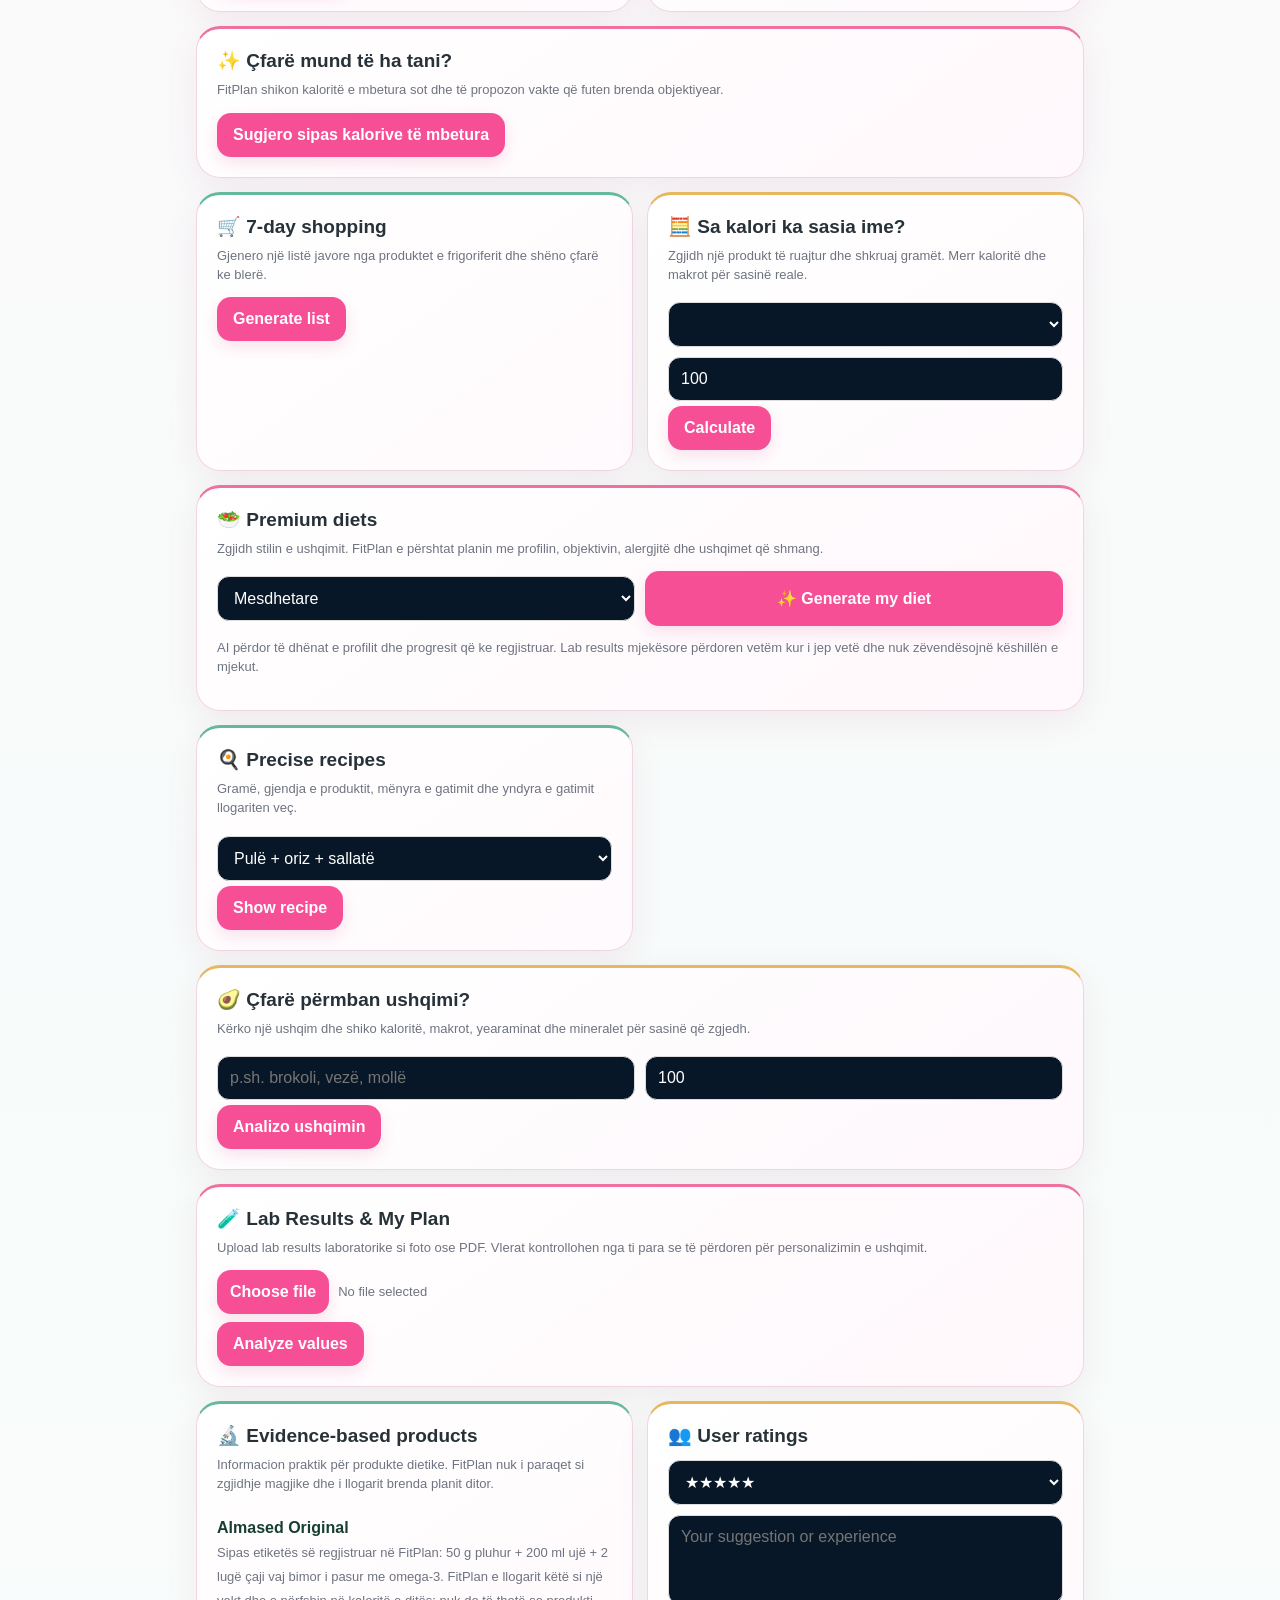
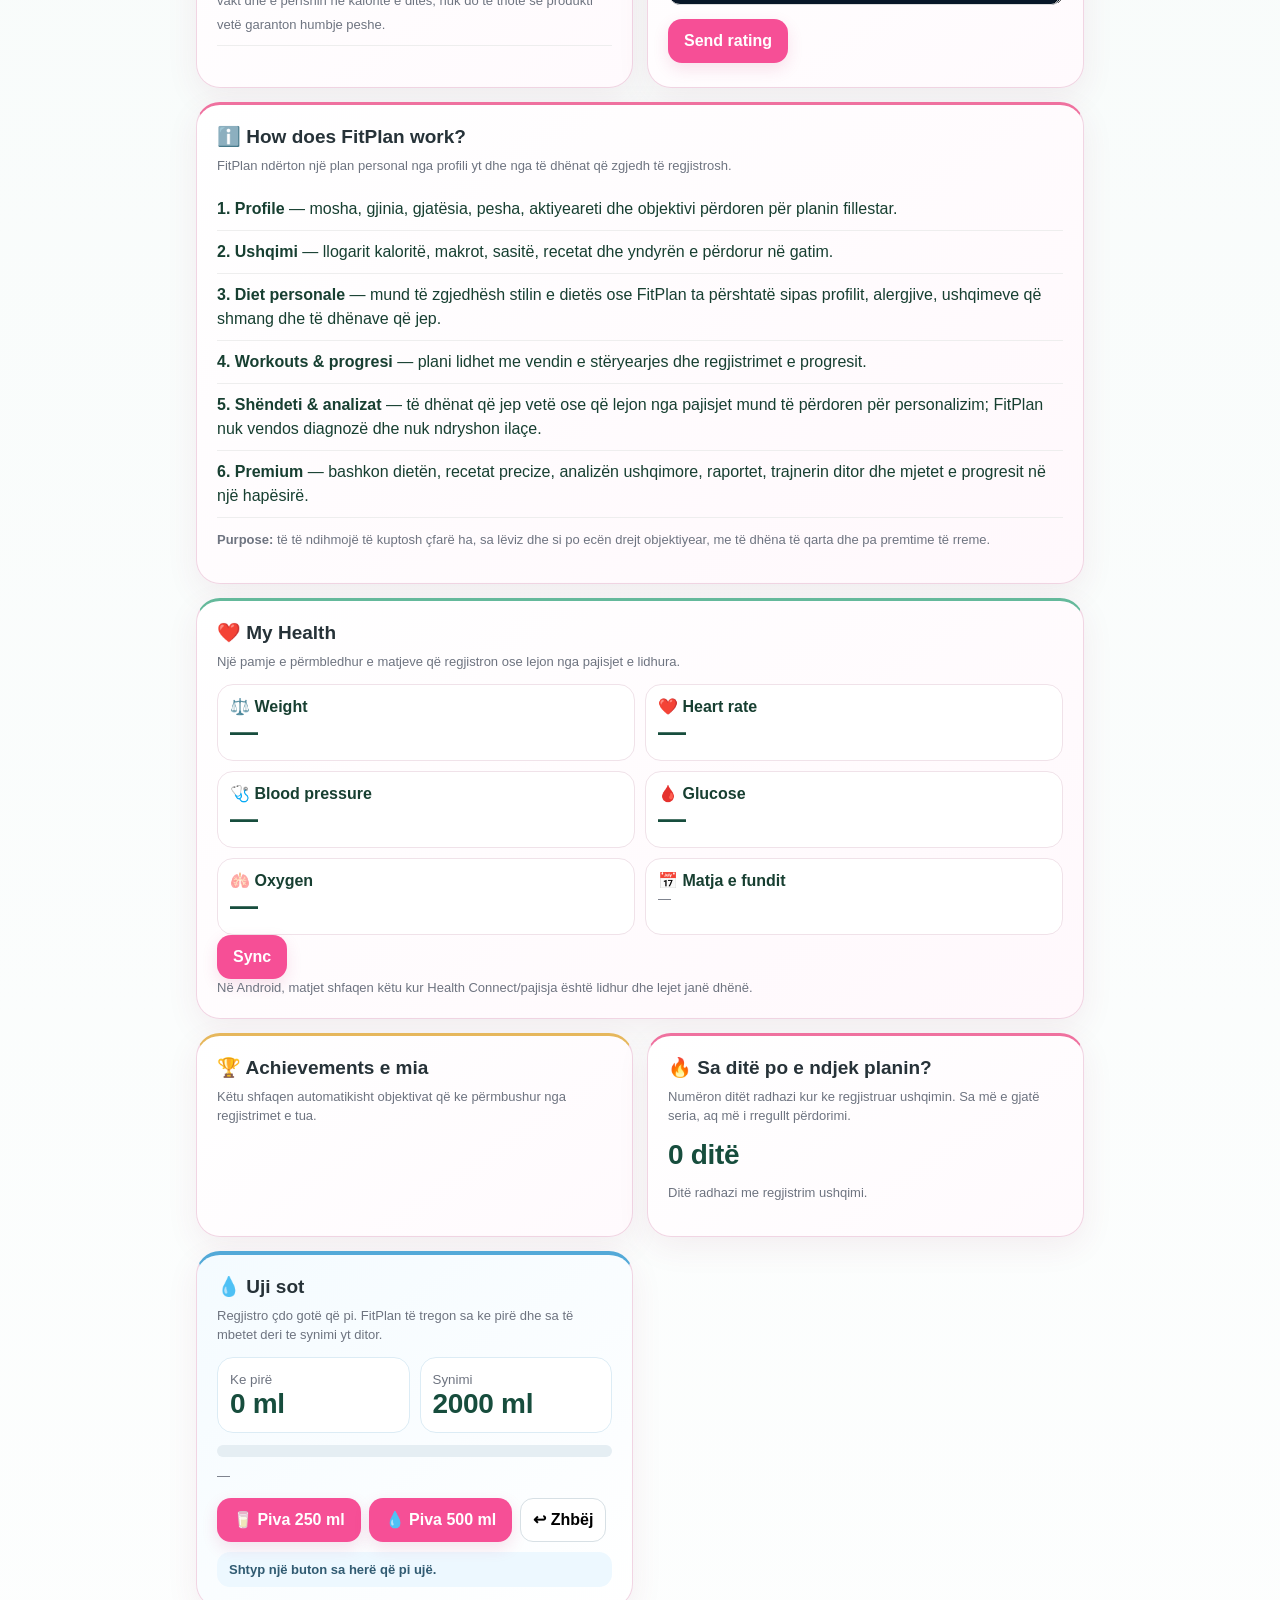
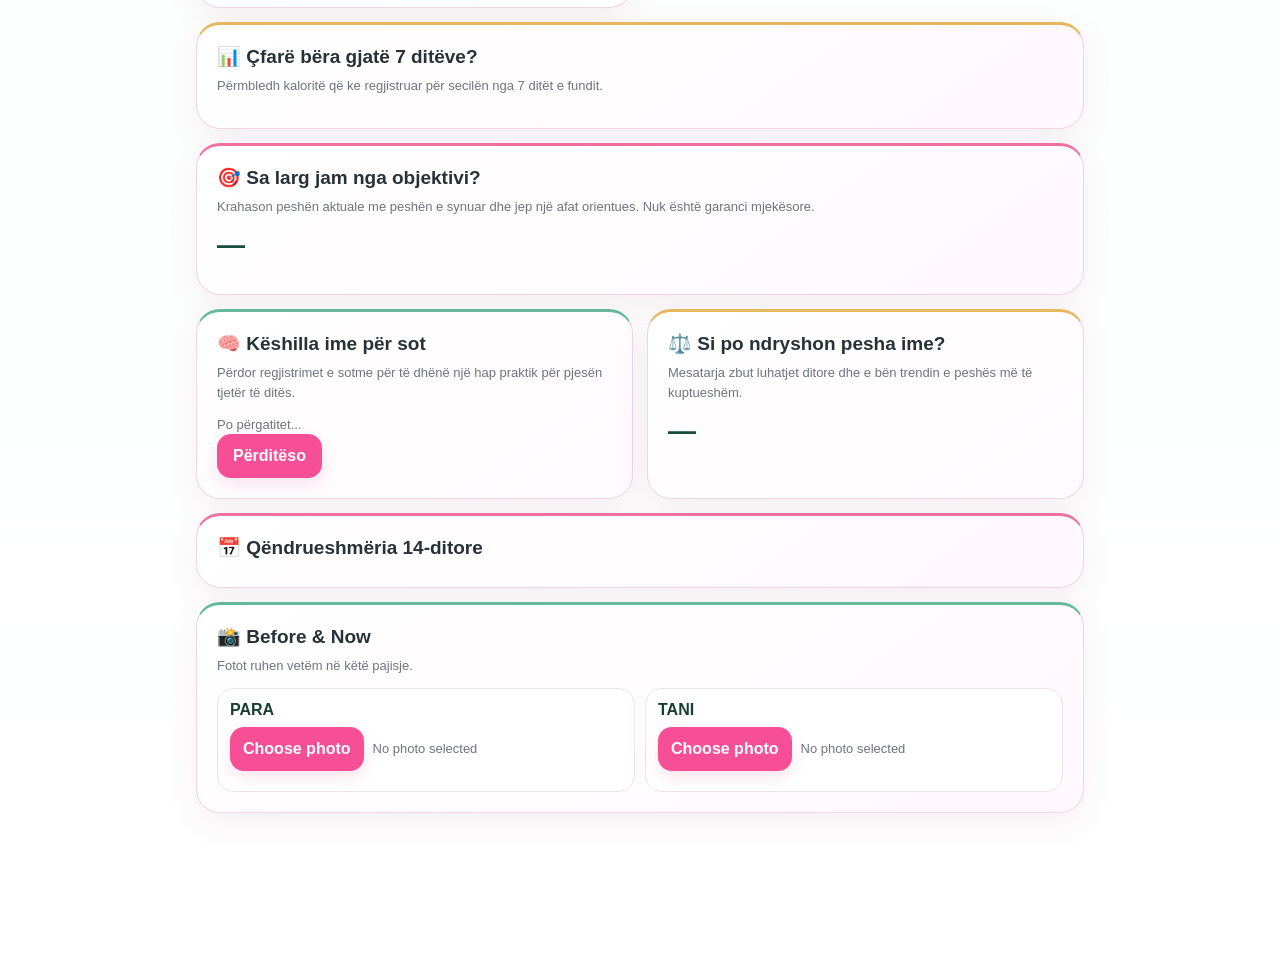
==== commit ae18560d: "Clarify every Premium feature with purpose and outcome" ====
--- a/premium.html
+++ b/premium.html
@@ -1,7 +1,7 @@
-<!doctype html><html lang="sq"><head><meta charset="utf-8"><meta name="viewport" content="width=device-width,initial-scale=1"><meta name="theme-color" content="#fff7fb"><title>FitPlan Premium</title><link rel="stylesheet" href="assets/app.css"><style>body{background:#fff7fb}.pw{max-width:920px;margin:auto;padding:18px 16px 80px}.ph{display:flex;align-items:center;justify-content:space-between;gap:12px;margin-bottom:18px}.ph a{text-decoration:none}.pg{display:grid;grid-template-columns:repeat(2,minmax(0,1fr));gap:14px}.pc{background:linear-gradient(145deg,#fff,#fffafd);border:1px solid #f1d5e3;border-radius:24px;padding:20px;box-shadow:0 10px 32px #8f315414;transition:.2s transform,.2s box-shadow}.pc:hover{transform:translateY(-2px);box-shadow:0 14px 36px #8f31541f}.pc h3{color:#263238;font-size:19px}.ph{position:sticky;top:0;z-index:20;background:#fff7fbe8;backdrop-filter:blur(12px);padding:10px 0;border-bottom:1px solid #f2d8e5}.ph h2{margin:0;color:#b92f6d}.big{letter-spacing:-.3px}.list>div{line-height:1.5}.pc.wide{background:linear-gradient(145deg,#fff,#fff8fc)}.pc h3{margin:0 0 8px}.wide{grid-column:1/-1}.row{display:grid;grid-template-columns:repeat(2,minmax(0,1fr));gap:10px}input,select,button{font:inherit}input,select{width:100%;padding:12px;border:1px solid #ddd;border-radius:12px;margin:5px 0}.btn{border:0;border-radius:14px;padding:12px 16px;font-weight:800;background:#f64f96;color:#fff}.muted{color:#6e7480}.big{font-size:28px;font-weight:900;color:#174d3d}.list>div{padding:9px 0;border-bottom:1px solid #eee}@media(max-width:650px){.pg,.row{grid-template-columns:1fr}}.filePick{display:flex;align-items:center;gap:9px;flex-wrap:wrap;margin:8px 0}.filePick .btn{padding:10px 13px}.fileName{font-size:13px}</style><style id="premium-polish">
+<!doctype html><html lang="sq"><head><meta charset="utf-8"><meta name="viewport" content="width=device-width,initial-scale=1"><meta name="theme-color" content="#fff7fb"><title>FitPlan Premium</title><link rel="stylesheet" href="assets/app.css"><style>body{background:#fff7fb}.pw{max-width:920px;margin:auto;padding:18px 16px 80px}.ph{display:flex;align-items:center;justify-content:space-between;gap:12px;margin-bottom:18px}.ph a{text-decoration:none}.pg{display:grid;grid-template-columns:repeat(2,minmax(0,1fr));gap:14px}.pc{background:linear-gradient(145deg,#fff,#fffafd);border:1px solid #f1d5e3;border-radius:24px;padding:20px;box-shadow:0 10px 32px #8f315414;transition:.2s transform,.2s box-shadow}.pc:hover{transform:translateY(-2px);box-shadow:0 14px 36px #8f31541f}.pc h3{color:#263238;font-size:19px}.ph{position:sticky;top:0;z-index:20;background:#fff7fbe8;backdrop-filter:blur(12px);padding:10px 0;border-bottom:1px solid #f2d8e5}.ph h2{margin:0;color:#b92f6d}.big{letter-spacing:-.3px}.list>div{line-height:1.5}.pc.wide{background:linear-gradient(145deg,#fff,#fff8fc)}.pc h3{margin:0 0 8px}.pc>.muted:first-of-type{line-height:1.48;margin-top:4px}.pc button{touch-action:manipulation}.wide{grid-column:1/-1}.row{display:grid;grid-template-columns:repeat(2,minmax(0,1fr));gap:10px}input,select,button{font:inherit}input,select{width:100%;padding:12px;border:1px solid #ddd;border-radius:12px;margin:5px 0}.btn{border:0;border-radius:14px;padding:12px 16px;font-weight:800;background:#f64f96;color:#fff}.muted{color:#6e7480}.big{font-size:28px;font-weight:900;color:#174d3d}.list>div{padding:9px 0;border-bottom:1px solid #eee}@media(max-width:650px){.pg,.row{grid-template-columns:1fr}}.filePick{display:flex;align-items:center;gap:9px;flex-wrap:wrap;margin:8px 0}.filePick .btn{padding:10px 13px}.fileName{font-size:13px}</style><style id="premium-polish">
 body{background:linear-gradient(180deg,#fff7fb 0,#f7fbfa 46%,#fff 100%)}
 .premiumHero{padding:22px;border-radius:28px;background:linear-gradient(135deg,#c92f73,#ef719f 55%,#64b99b);color:#fff;box-shadow:0 16px 42px #a92d6730;margin:10px 0 16px}
 .premiumHero h1{margin:5px 0 7px;font-size:27px}.premiumHero p{margin:0 0 14px;opacity:.96;line-height:1.5}.heroBadge{font-size:11px;font-weight:900;letter-spacing:1.5px;opacity:.9}.heroBtn{display:inline-flex;align-items:center;text-decoration:none;background:#fff;color:#a72761;padding:11px 15px;border-radius:14px;font-weight:900;box-shadow:0 7px 18px #7d214629}.pc:nth-child(3n+1){border-top:3px solid #ef719f}.pc:nth-child(3n+2){border-top:3px solid #64b99b}.pc:nth-child(3n){border-top:3px solid #e6b75c}#premiumAccess{background:linear-gradient(135deg,#fff7d9,#fff,#fff1f8);border:1px solid #edd7a1;border-top:4px solid #d9a52e}#premiumAccess h3{font-size:22px}.pc input:focus,.pc select:focus{outline:2px solid #ef719f55;border-color:#d94b86}.btn{box-shadow:0 6px 16px #c92f7322;cursor:pointer}.btn:active{transform:scale(.98)}
 .pg{gap:14px}.pc{overflow:hidden}.pc h3{margin-top:0}.btn{border-radius:14px;font-weight:800;min-height:44px}.row{gap:10px}.row>div{background:#fff;border:1px solid #f0e2e9;border-radius:16px;padding:12px;min-width:120px}
 @media(max-width:640px){.premiumHero{padding:18px;border-radius:22px}.premiumHero h1{font-size:23px}.pc{padding:16px;border-radius:20px}.row>div{min-width:calc(50% - 6px)}}
-.accessHead{display:flex;justify-content:space-between;align-items:center;gap:12px;margin-bottom:10px}.accessHead>div{display:flex;align-items:center;gap:10px}.accessHead h3{margin:0!important}.crown{font-size:32px}.secure{font-size:12px;font-weight:800;background:#edf9f4;color:#26745b;padding:7px 10px;border-radius:999px}.planGrid{display:grid;grid-template-columns:1fr 1fr;gap:12px;margin-top:14px}.planBtn{position:relative;border:1px solid #e9ccd9;background:#fff;border-radius:20px;padding:15px 10px;color:#263238;cursor:pointer;box-shadow:0 8px 20px #8f315412}.planBtn small,.planBtn span{display:block}.planBtn strong{font-size:25px;color:#b92f6d}.planBtn.best{border:2px solid #d9a52e;background:linear-gradient(145deg,#fffdf3,#fff)}.planBtn i{position:absolute;right:8px;top:-10px;background:#d9a52e;color:#fff;border-radius:999px;padding:4px 7px;font-size:9px;font-style:normal;font-weight:900}@media(max-width:520px){.accessHead{align-items:flex-start}.secure{font-size:10px}.planGrid{grid-template-columns:1fr 1fr}.planBtn strong{font-size:22px}}.waterCard{background:linear-gradient(145deg,#f4fbff,#fff)!important;border-top:4px solid #53a9d8!important}.waterNumbers{display:grid;grid-template-columns:1fr 1fr;gap:10px;margin:12px 0}.waterNumbers>div{background:#fff;border:1px solid #dcecf5;border-radius:16px;padding:12px}.waterNumbers small{color:#6e7480}.waterTrack{height:12px;background:#e5eef3;border-radius:999px;overflow:hidden;margin:10px 0}.waterTrack span{display:block;height:100%;width:0;background:linear-gradient(90deg,#53a9d8,#63c7b2);border-radius:999px;transition:.25s}.waterActions{display:flex;gap:8px;flex-wrap:wrap;margin-top:12px}.waterUndo{border:1px solid #d7e0e5;background:#fff;border-radius:13px;padding:10px 12px;font-weight:800}.waterMsg{margin-top:10px;padding:10px 12px;border-radius:13px;background:#edf8ff;color:#315b72;font-weight:700;font-size:13px}</style></head><body><div class="pw"><div class="ph"><a href="./#home">← Ballina</a><h2>✨ FitPlan Premium</h2><select id="fitplanLang" aria-label="Language"><option value="auto">🌐 Auto</option><option value="sq">🇦🇱 Shqip</option><option value="de">🇩🇪 Deutsch</option><option value="en">🇬🇧 English</option><option value="it">🇮🇹 Italiano</option><option value="tr">🇹🇷 Türkçe</option><option value="bs">🇧🇦 Bosanski</option><option value="ar">🇸🇦 العربية</option></select></div><section class="premiumHero"><div class="heroBadge">FITPLAN • PREMIUM</div><h1>ℹ️ Si funksionon FitPlan?</h1><p>Profili → objektivi → ushqimi & ushtrimet → progresi. FitPlan i bashkon të dhënat që zgjedh të japësh për të krijuar një plan më të qartë dhe personal.</p><a class="heroBtn" href="#howFitPlan">Shiko si funksionon ↓</a></section><div class="pg"><section class="pc wide" id="premiumAccess"><div class="accessHead"><div><span class="crown">👑</span><div><h3>FitPlan Premium</h3><small class="muted">Plani yt i avancuar në një vend</small></div></div><span class="secure">🔒 Pagesë e sigurt</span></div><div id="premiumStatus" class="big">Po kontrollohet...</div><p id="premiumStatus2" class="muted">Premium përfshin mjetet e avancuara të dietës, progresit dhe planifikimit.</p><div id="premiumPlans" class="planGrid"><button class="planBtn" id="buyMonthly"><small>MUJOR</small><strong>4,99 €</strong><span>/ muaj</span></button><button class="planBtn best" id="buyYearly"><i>MË I LEVERDISHËM</i><small>VJETOR</small><strong>39,99 €</strong><span>/ vit</span></button></div><div id="premiumPayMsg" class="muted"></div></section><div id="premiumContent" style="display:contents"><section class="pc"><h3>☀️ Sot</h3><div id="today" class="big">—</div><div id="today2" class="muted"></div></section><section class="pc"><h3>🍽️ Ditari i ushqimit</h3><input id="food" placeholder="Ushqimi"><div class="row"><input id="grams" placeholder="Sasia p.sh. 150 g"><input id="kcal" type="number" placeholder="kcal"></div><button class="btn" id="saveFood">Ruaj</button><div id="foodList" class="list"></div></section><section class="pc"><h3>📏 Matjet trupore</h3><div class="row"><input id="waist" type="number" placeholder="Bel cm"><input id="belly" type="number" placeholder="Bark cm"><input id="hips" type="number" placeholder="Ijë cm"><input id="chest" type="number" placeholder="Gjoks cm"></div><button class="btn" id="saveMeasure">Ruaj</button><div id="measureLast" class="muted"></div></section><section class="pc"><h3>🧊 Frigoriferi im</h3><div class="row"><input id="frName" placeholder="Produkti"><input id="frQty" placeholder="Sasia"></div><button class="btn" id="saveFr">Shto</button><div id="frList" class="list"></div></section><section class="pc"><h3>🏷️ Produktet e mia</h3><input id="lbName" placeholder="Produkti / marka"><div class="row"><input id="lbKcal" type="number" placeholder="kcal/100g"><input id="lbP" type="number" placeholder="Proteina/100g"><input id="lbC" type="number" placeholder="KH/100g"><input id="lbF" type="number" placeholder="Yndyrë/100g"></div><button class="btn" id="saveLb">Ruaj etiketën</button><div id="lbList" class="list"></div></section><section class="pc"><h3>🔄 Ndërro ushqimin</h3><div class="row"><select id="swFrom"><option value="165">Pulë 165 kcal/100g</option><option value="360">Oriz i thatë 360</option><option value="77">Patate 77</option><option value="884">Vaj ulliri 884</option></select><input id="swGram" type="number" value="100"><select id="swTo"><option value="135">Gjel deti 135</option><option value="77">Patate 77</option><option value="360">Oriz i thatë 360</option><option value="884">Rapsöl 884</option></select></div><button class="btn" id="swap">Llogarit</button><div id="swapOut" class="big"></div></section><section class="pc wide"><h3>✨ Çfarë të ha tani?</h3><div id="smart" class="muted"></div><button class="btn" id="smartBtn">Sugjero sipas kalorive të mbetura</button></section><section class="pc"><h3>🛒 Blerjet 7-ditore</h3><p class="muted">Gjenero një listë javore nga produktet e frigoriferit dhe shëno çfarë ke blerë.</p><button class="btn" id="weekBtn">Gjenero listën</button><div id="weekList" class="list"></div></section><section class="pc"><h3>🧮 Kalkulator etikete</h3><select id="calcProduct"></select><input id="calcGram" type="number" value="100" min="1" placeholder="gramë"><button class="btn" id="calcLabel">Llogarit</button><div id="calcOut" class="big"></div></section><section class="pc wide"><h3>🥗 Dietat Premium</h3><p class="muted">Zgjidh stilin e ushqimit. FitPlan e përshtat planin me profilin, objektivin, alergjitë dhe ushqimet që shmang.</p><div class="row"><select id="premiumDietType"><option value="mediterranean">Mesdhetare</option><option value="lowcarb">Low-Carb</option><option value="highprotein">High-Protein</option><option value="vegetarian">Vegjetariane</option><option value="dash">DASH</option><option value="intermittent">Intermittent Fasting 16:8</option><option value="balanced">E balancuar</option></select><button class="btn" id="generatePremiumDiet">✨ Gjenero dietën time</button></div><div id="premiumDietOut" class="list"></div><p class="muted">AI përdor të dhënat e profilit dhe progresit që ke regjistruar. Analizat mjekësore përdoren vetëm kur i jep vetë dhe nuk zëvendësojnë këshillën e mjekut.</p></section><section class="pc"><h3>🍳 Receta Precize</h3><p class="muted">Gramë, gjendja e produktit, mënyra e gatimit dhe yndyra e gatimit llogariten veç.</p><select id="recipeSel"><option value="chickenrice">Pulë + oriz + sallatë</option><option value="eggs">Vezë + patate + sallatë</option></select><button class="btn" id="recipeBtn">Shfaq recetën</button><div id="recipeOut" class="list"></div></section><section class="pc wide"><h3>🥑 Çfarë përmban ushqimi?</h3><p class="muted">Kërko një ushqim dhe shiko kaloritë, makrot, vitaminat dhe mineralet për sasinë që zgjedh.</p><div class="row"><input id="nutritionFood" placeholder="p.sh. brokoli, vezë, mollë"><input id="nutritionGram" type="number" min="1" value="100" placeholder="gramë"></div><button class="btn" id="nutritionBtn">Analizo ushqimin</button><div id="nutritionOut" class="list"></div></section><section class="pc wide"><h3>🧪 Analizat & Plani im</h3><p class="muted">Ngarko analizat laboratorike si foto ose PDF. Vlerat kontrollohen nga ti para se të përdoren për personalizimin e ushqimit.</p><div class="filePick"><input id="labFile" type="file" accept="image/*,.pdf" hidden><button class="btn fileBtn" type="button" data-file-target="labFile" data-i18n="Zgjidh skedarin">Zgjidh skedarin</button><span class="muted fileName" data-file-name="labFile" data-i18n="Asnjë skedar i zgjedhur">Asnjë skedar i zgjedhur</span></div><button class="btn" id="labAnalyze">Analizo vlerat</button><div id="labOut" class="list"></div></section><section class="pc"><h3>🔬 Produkte me evidencë</h3><p class="muted">Informacion praktik për produkte dietike. FitPlan nuk i paraqet si zgjidhje magjike dhe i llogarit brenda planit ditor.</p><div id="evidenceProducts" class="list"><div><b>Almased Original</b><br><span class="muted">Sipas etiketës së regjistruar në FitPlan: 50 g pluhur + 200 ml ujë + 2 lugë çaji vaj bimor i pasur me omega-3. FitPlan e llogarit këtë si një vakt dhe e përfshin në kaloritë e ditës; nuk do të thotë se produkti vetë garanton humbje peshe.</span></div></div></section><section class="pc"><h3>👥 Vlerësimi i përdoruesve</h3><select id="userRating"><option value="5">★★★★★</option><option value="4">★★★★☆</option><option value="3">★★★☆☆</option><option value="2">★★☆☆☆</option><option value="1">★☆☆☆☆</option></select><textarea id="userFeedback" placeholder="Sugjerimi ose përvoja juaj" style="width:100%;min-height:90px;padding:12px;border:1px solid #ddd;border-radius:12px"></textarea><button class="btn" id="sendFeedback">Dërgo vlerësimin</button><div id="feedbackMsg" class="muted"></div></section><section class="pc wide" id="howFitPlan"><h3>ℹ️ Si funksionon FitPlan?</h3><p class="muted">FitPlan ndërton një plan personal nga profili yt dhe nga të dhënat që zgjedh të regjistrosh.</p><div class="list"><div><b>1. Profili</b> — mosha, gjinia, gjatësia, pesha, aktiviteti dhe objektivi përdoren për planin fillestar.</div><div><b>2. Ushqimi</b> — llogarit kaloritë, makrot, sasitë, recetat dhe yndyrën e përdorur në gatim.</div><div><b>3. Dieta personale</b> — mund të zgjedhësh stilin e dietës ose FitPlan ta përshtatë sipas profilit, alergjive, ushqimeve që shmang dhe të dhënave që jep.</div><div><b>4. Ushtrimet & progresi</b> — plani lidhet me vendin e stërvitjes dhe regjistrimet e progresit.</div><div><b>5. Shëndeti & analizat</b> — të dhënat që jep vetë ose që lejon nga pajisjet mund të përdoren për personalizim; FitPlan nuk vendos diagnozë dhe nuk ndryshon ilaçe.</div><div><b>6. Premium</b> — bashkon dietën, recetat precize, analizën ushqimore, raportet, trajnerin ditor dhe mjetet e progresit në një hapësirë.</div></div><p class="muted"><b>Qëllimi:</b> të të ndihmojë të kuptosh çfarë ha, sa lëviz dhe si po ecën drejt objektivit, me të dhëna të qarta dhe pa premtime të rreme.</p></section><section class="pc wide"><h3>❤️ Shëndeti im</h3><p class="muted">Një pamje e përmbledhur e matjeve që regjistron ose lejon nga pajisjet e lidhura.</p><div class="row"><div><b>⚖️ Pesha</b><div id="healthWeight" class="big">—</div></div><div><b>❤️ Pulsi</b><div id="healthHr" class="big">—</div></div><div><b>🩺 Tensioni</b><div id="healthBp" class="big">—</div></div><div><b>🩸 Glukoza</b><div id="healthGlucose" class="big">—</div></div><div><b>🫁 Oksigjeni</b><div id="healthSpo2" class="big">—</div></div><div><b>📅 Matja e fundit</b><div id="healthWhen" class="muted">—</div></div></div><button class="btn" id="healthSync">Sinkronizo</button><div id="healthMsg" class="muted">Në Android, matjet shfaqen këtu kur Health Connect/pajisja është lidhur dhe lejet janë dhënë.</div></section><section class="pc"><h3>🏆 Arritjet</h3><div id="achievements" class="list"></div></section><section class="pc"><h3>🔥 Seria Premium</h3><div id="streak" class="big">0 ditë</div><p class="muted">Ditë radhazi me regjistrim ushqimi.</p></section><section class="pc waterCard"><h3>💧 Uji sot</h3><p class="muted">Regjistro çdo gotë që pi. FitPlan të tregon sa ke pirë dhe sa të mbetet deri te synimi yt ditor.</p><div class="waterNumbers"><div><small>Ke pirë</small><div id="waterSmart" class="big">0 ml</div></div><div><small>Synimi</small><div id="waterGoal" class="big">2000 ml</div></div></div><div class="waterTrack"><span id="waterFill"></span></div><div id="waterLeft" class="muted">—</div><div class="waterActions"><button class="btn" id="water250">🥛 Piva 250 ml</button><button class="btn" id="water500">💧 Piva 500 ml</button><button class="waterUndo" id="waterUndo">↩ Zhbëj</button></div><div id="waterMsg" class="waterMsg">Shtyp një buton sa herë që pi ujë.</div></section><section class="pc wide"><h3>📊 Raporti 7-ditor</h3><div id="weekReport" class="list"></div></section><section class="pc wide"><h3>🎯 Parashikimi i objektivit</h3><div id="goalForecast" class="big">—</div><p id="goalForecast2" class="muted"></p></section><section class="pc"><h3>🧠 Trajneri ditor</h3><div id="coachToday" class="muted">Po përgatitet...</div><button class="btn" id="coachRefresh">Përditëso</button></section><section class="pc"><h3>⚖️ Mesatarja e peshës</h3><div id="weightTrend" class="big">—</div><div id="weightTrend2" class="muted"></div></section><section class="pc wide"><h3>📅 Qëndrueshmëria 14-ditore</h3><div id="consistency" class="list"></div></section><section class="pc wide"><h3>📸 Para & Tani</h3><p class="muted">Fotot ruhen vetëm në këtë pajisje.</p><div class="row"><div><b>PARA</b><div class="filePick"><input id="before" type="file" accept="image/*" hidden><button class="btn fileBtn" type="button" data-file-target="before" data-i18n="Zgjidh foton">Zgjidh foton</button><span class="muted fileName" data-file-name="before" data-i18n="Asnjë foto e zgjedhur">Asnjë foto e zgjedhur</span></div><div id="beforeV"></div></div><div><b>TANI</b><div class="filePick"><input id="after" type="file" accept="image/*" hidden><button class="btn fileBtn" type="button" data-file-target="after" data-i18n="Zgjidh foton">Zgjidh foton</button><span class="muted fileName" data-file-name="after" data-i18n="Asnjë foto e zgjedhur">Asnjë foto e zgjedhur</span></div><div id="afterV"></div></div></div></section></div></div></div><script>window.FITPLAN_MESSAGES={sq:{remaining:"Ke {kcal} kcal të mbetura.",goal:"≈ {weeks} javë",active:"{days}/14 ditë aktive"},de:{remaining:"Du hast noch {kcal} kcal übrig.",goal:"≈ {weeks} Wochen",active:"{days}/14 aktive Tage"},en:{remaining:"You have {kcal} kcal remaining.",goal:"≈ {weeks} weeks",active:"{days}/14 active days"},it:{remaining:"Ti restano {kcal} kcal.",goal:"≈ {weeks} settimane",active:"{days}/14 giorni attivi"},tr:{remaining:"{kcal} kcal kaldı.",goal:"≈ {weeks} hafta",active:"{days}/14 aktif gün"},bs:{remaining:"Preostalo je {kcal} kcal.",goal:"≈ {weeks} sedmica",active:"{days}/14 aktivnih dana"},ar:{remaining:"تبقى لديك {kcal} سعرة حرارية.",goal:"≈ {weeks} أسابيع",active:"{days}/14 يومًا نشطًا"}};</script><script src="assets/i18n.js"></script><script>document.addEventListener("click",e=>{const b=e.target.closest("[data-file-target]");if(b)document.getElementById(b.dataset.fileTarget)?.click()});document.addEventListener("change",e=>{if(e.target.matches("input[type=file]")){const s=document.querySelector(`[data-file-name="${e.target.id}"]`);if(s&&e.target.files?.[0])s.textContent=e.target.files[0].name}});</script><script src="assets/premium.js"></script></body></html>+.accessHead{display:flex;justify-content:space-between;align-items:center;gap:12px;margin-bottom:10px}.accessHead>div{display:flex;align-items:center;gap:10px}.accessHead h3{margin:0!important}.crown{font-size:32px}.secure{font-size:12px;font-weight:800;background:#edf9f4;color:#26745b;padding:7px 10px;border-radius:999px}.planGrid{display:grid;grid-template-columns:1fr 1fr;gap:12px;margin-top:14px}.planBtn{position:relative;border:1px solid #e9ccd9;background:#fff;border-radius:20px;padding:15px 10px;color:#263238;cursor:pointer;box-shadow:0 8px 20px #8f315412}.planBtn small,.planBtn span{display:block}.planBtn strong{font-size:25px;color:#b92f6d}.planBtn.best{border:2px solid #d9a52e;background:linear-gradient(145deg,#fffdf3,#fff)}.planBtn i{position:absolute;right:8px;top:-10px;background:#d9a52e;color:#fff;border-radius:999px;padding:4px 7px;font-size:9px;font-style:normal;font-weight:900}@media(max-width:520px){.accessHead{align-items:flex-start}.secure{font-size:10px}.planGrid{grid-template-columns:1fr 1fr}.planBtn strong{font-size:22px}}.waterCard{background:linear-gradient(145deg,#f4fbff,#fff)!important;border-top:4px solid #53a9d8!important}.waterNumbers{display:grid;grid-template-columns:1fr 1fr;gap:10px;margin:12px 0}.waterNumbers>div{background:#fff;border:1px solid #dcecf5;border-radius:16px;padding:12px}.waterNumbers small{color:#6e7480}.waterTrack{height:12px;background:#e5eef3;border-radius:999px;overflow:hidden;margin:10px 0}.waterTrack span{display:block;height:100%;width:0;background:linear-gradient(90deg,#53a9d8,#63c7b2);border-radius:999px;transition:.25s}.waterActions{display:flex;gap:8px;flex-wrap:wrap;margin-top:12px}.waterUndo{border:1px solid #d7e0e5;background:#fff;border-radius:13px;padding:10px 12px;font-weight:800}.waterMsg{margin-top:10px;padding:10px 12px;border-radius:13px;background:#edf8ff;color:#315b72;font-weight:700;font-size:13px}</style></head><body><div class="pw"><div class="ph"><a href="./#home">← Ballina</a><h2>✨ FitPlan Premium</h2><select id="fitplanLang" aria-label="Language"><option value="auto">🌐 Auto</option><option value="sq">🇦🇱 Shqip</option><option value="de">🇩🇪 Deutsch</option><option value="en">🇬🇧 English</option><option value="it">🇮🇹 Italiano</option><option value="tr">🇹🇷 Türkçe</option><option value="bs">🇧🇦 Bosanski</option><option value="ar">🇸🇦 العربية</option></select></div><section class="premiumHero"><div class="heroBadge">FITPLAN • PREMIUM</div><h1>ℹ️ Si funksionon FitPlan?</h1><p>Profili → objektivi → ushqimi & ushtrimet → progresi. FitPlan i bashkon të dhënat që zgjedh të japësh për të krijuar një plan më të qartë dhe personal.</p><a class="heroBtn" href="#howFitPlan">Shiko si funksionon ↓</a></section><div class="pg"><section class="pc wide" id="premiumAccess"><div class="accessHead"><div><span class="crown">👑</span><div><h3>FitPlan Premium</h3><small class="muted">Plani yt i avancuar në një vend</small></div></div><span class="secure">🔒 Pagesë e sigurt</span></div><div id="premiumStatus" class="big">Po kontrollohet...</div><p id="premiumStatus2" class="muted">Premium përfshin mjetet e avancuara të dietës, progresit dhe planifikimit.</p><div id="premiumPlans" class="planGrid"><button class="planBtn" id="buyMonthly"><small>MUJOR</small><strong>4,99 €</strong><span>/ muaj</span></button><button class="planBtn best" id="buyYearly"><i>MË I LEVERDISHËM</i><small>VJETOR</small><strong>39,99 €</strong><span>/ vit</span></button></div><div id="premiumPayMsg" class="muted"></div></section><div id="premiumContent" style="display:contents"><section class="pc"><h3>☀️ Përmbledhja e sotme</h3><p class="muted">Kaloritë e regjistruara sot krahasuar me objektivin tënd ditor.</p><div id="today" class="big">—</div><div id="today2" class="muted"></div></section><section class="pc"><h3>🍽️ Regjistro çfarë hëngre</h3><p class="muted">Shkruaj ushqimin, sasinë dhe kaloritë. FitPlan i shton menjëherë në totalin e sotëm.</p><input id="food" placeholder="Ushqimi"><div class="row"><input id="grams" placeholder="Sasia p.sh. 150 g"><input id="kcal" type="number" placeholder="kcal"></div><button class="btn" id="saveFood">Ruaj</button><div id="foodList" class="list"></div></section><section class="pc"><h3>📏 Regjistro matjet trupore</h3><p class="muted">Ruaj belin, barkun, ijët dhe gjoksin që të krahasosh ndryshimin me kalimin e kohës.</p><div class="row"><input id="waist" type="number" placeholder="Bel cm"><input id="belly" type="number" placeholder="Bark cm"><input id="hips" type="number" placeholder="Ijë cm"><input id="chest" type="number" placeholder="Gjoks cm"></div><button class="btn" id="saveMeasure">Ruaj</button><div id="measureLast" class="muted"></div></section><section class="pc"><h3>🧊 Çfarë kam në frigorifer?</h3><p class="muted">Shto ushqimet që ke në shtëpi. FitPlan i përdor për listën e blerjeve dhe sugjerimet e vakteve.</p><div class="row"><input id="frName" placeholder="Produkti"><input id="frQty" placeholder="Sasia"></div><button class="btn" id="saveFr">Shto</button><div id="frList" class="list"></div></section><section class="pc"><h3>🏷️ Ruaj një produkt nga etiketa</h3><p class="muted">Fut vlerat nga etiketa e produktit një herë; pastaj mund ta llogarisësh sipas gramëve.</p><input id="lbName" placeholder="Produkti / marka"><div class="row"><input id="lbKcal" type="number" placeholder="kcal/100g"><input id="lbP" type="number" placeholder="Proteina/100g"><input id="lbC" type="number" placeholder="KH/100g"><input id="lbF" type="number" placeholder="Yndyrë/100g"></div><button class="btn" id="saveLb">Ruaj etiketën</button><div id="lbList" class="list"></div></section><section class="pc"><h3>🔄 Zëvendëso ushqimin pa prishur kaloritë</h3><p class="muted">Zgjidh ushqimin që do të heqësh dhe alternativën. FitPlan llogarit sasinë me kalori të përafërta.</p><div class="row"><select id="swFrom"><option value="165">Pulë 165 kcal/100g</option><option value="360">Oriz i thatë 360</option><option value="77">Patate 77</option><option value="884">Vaj ulliri 884</option></select><input id="swGram" type="number" value="100"><select id="swTo"><option value="135">Gjel deti 135</option><option value="77">Patate 77</option><option value="360">Oriz i thatë 360</option><option value="884">Rapsöl 884</option></select></div><button class="btn" id="swap">Llogarit</button><div id="swapOut" class="big"></div></section><section class="pc wide"><h3>✨ Çfarë mund të ha tani?</h3><p class="muted">FitPlan shikon kaloritë e mbetura sot dhe të propozon vakte që futen brenda objektivit.</p><div id="smart" class="muted"></div><button class="btn" id="smartBtn">Sugjero sipas kalorive të mbetura</button></section><section class="pc"><h3>🛒 Blerjet 7-ditore</h3><p class="muted">Gjenero një listë javore nga produktet e frigoriferit dhe shëno çfarë ke blerë.</p><button class="btn" id="weekBtn">Gjenero listën</button><div id="weekList" class="list"></div></section><section class="pc"><h3>🧮 Sa kalori ka sasia ime?</h3><p class="muted">Zgjidh një produkt të ruajtur dhe shkruaj gramët. Merr kaloritë dhe makrot për sasinë reale.</p><select id="calcProduct"></select><input id="calcGram" type="number" value="100" min="1" placeholder="gramë"><button class="btn" id="calcLabel">Llogarit</button><div id="calcOut" class="big"></div></section><section class="pc wide"><h3>🥗 Dietat Premium</h3><p class="muted">Zgjidh stilin e ushqimit. FitPlan e përshtat planin me profilin, objektivin, alergjitë dhe ushqimet që shmang.</p><div class="row"><select id="premiumDietType"><option value="mediterranean">Mesdhetare</option><option value="lowcarb">Low-Carb</option><option value="highprotein">High-Protein</option><option value="vegetarian">Vegjetariane</option><option value="dash">DASH</option><option value="intermittent">Intermittent Fasting 16:8</option><option value="balanced">E balancuar</option></select><button class="btn" id="generatePremiumDiet">✨ Gjenero dietën time</button></div><div id="premiumDietOut" class="list"></div><p class="muted">AI përdor të dhënat e profilit dhe progresit që ke regjistruar. Analizat mjekësore përdoren vetëm kur i jep vetë dhe nuk zëvendësojnë këshillën e mjekut.</p></section><section class="pc"><h3>🍳 Receta Precize</h3><p class="muted">Gramë, gjendja e produktit, mënyra e gatimit dhe yndyra e gatimit llogariten veç.</p><select id="recipeSel"><option value="chickenrice">Pulë + oriz + sallatë</option><option value="eggs">Vezë + patate + sallatë</option></select><button class="btn" id="recipeBtn">Shfaq recetën</button><div id="recipeOut" class="list"></div></section><section class="pc wide"><h3>🥑 Çfarë përmban ushqimi?</h3><p class="muted">Kërko një ushqim dhe shiko kaloritë, makrot, vitaminat dhe mineralet për sasinë që zgjedh.</p><div class="row"><input id="nutritionFood" placeholder="p.sh. brokoli, vezë, mollë"><input id="nutritionGram" type="number" min="1" value="100" placeholder="gramë"></div><button class="btn" id="nutritionBtn">Analizo ushqimin</button><div id="nutritionOut" class="list"></div></section><section class="pc wide"><h3>🧪 Analizat & Plani im</h3><p class="muted">Ngarko analizat laboratorike si foto ose PDF. Vlerat kontrollohen nga ti para se të përdoren për personalizimin e ushqimit.</p><div class="filePick"><input id="labFile" type="file" accept="image/*,.pdf" hidden><button class="btn fileBtn" type="button" data-file-target="labFile" data-i18n="Zgjidh skedarin">Zgjidh skedarin</button><span class="muted fileName" data-file-name="labFile" data-i18n="Asnjë skedar i zgjedhur">Asnjë skedar i zgjedhur</span></div><button class="btn" id="labAnalyze">Analizo vlerat</button><div id="labOut" class="list"></div></section><section class="pc"><h3>🔬 Produkte me evidencë</h3><p class="muted">Informacion praktik për produkte dietike. FitPlan nuk i paraqet si zgjidhje magjike dhe i llogarit brenda planit ditor.</p><div id="evidenceProducts" class="list"><div><b>Almased Original</b><br><span class="muted">Sipas etiketës së regjistruar në FitPlan: 50 g pluhur + 200 ml ujë + 2 lugë çaji vaj bimor i pasur me omega-3. FitPlan e llogarit këtë si një vakt dhe e përfshin në kaloritë e ditës; nuk do të thotë se produkti vetë garanton humbje peshe.</span></div></div></section><section class="pc"><h3>👥 Vlerësimi i përdoruesve</h3><select id="userRating"><option value="5">★★★★★</option><option value="4">★★★★☆</option><option value="3">★★★☆☆</option><option value="2">★★☆☆☆</option><option value="1">★☆☆☆☆</option></select><textarea id="userFeedback" placeholder="Sugjerimi ose përvoja juaj" style="width:100%;min-height:90px;padding:12px;border:1px solid #ddd;border-radius:12px"></textarea><button class="btn" id="sendFeedback">Dërgo vlerësimin</button><div id="feedbackMsg" class="muted"></div></section><section class="pc wide" id="howFitPlan"><h3>ℹ️ Si funksionon FitPlan?</h3><p class="muted">FitPlan ndërton një plan personal nga profili yt dhe nga të dhënat që zgjedh të regjistrosh.</p><div class="list"><div><b>1. Profili</b> — mosha, gjinia, gjatësia, pesha, aktiviteti dhe objektivi përdoren për planin fillestar.</div><div><b>2. Ushqimi</b> — llogarit kaloritë, makrot, sasitë, recetat dhe yndyrën e përdorur në gatim.</div><div><b>3. Dieta personale</b> — mund të zgjedhësh stilin e dietës ose FitPlan ta përshtatë sipas profilit, alergjive, ushqimeve që shmang dhe të dhënave që jep.</div><div><b>4. Ushtrimet & progresi</b> — plani lidhet me vendin e stërvitjes dhe regjistrimet e progresit.</div><div><b>5. Shëndeti & analizat</b> — të dhënat që jep vetë ose që lejon nga pajisjet mund të përdoren për personalizim; FitPlan nuk vendos diagnozë dhe nuk ndryshon ilaçe.</div><div><b>6. Premium</b> — bashkon dietën, recetat precize, analizën ushqimore, raportet, trajnerin ditor dhe mjetet e progresit në një hapësirë.</div></div><p class="muted"><b>Qëllimi:</b> të të ndihmojë të kuptosh çfarë ha, sa lëviz dhe si po ecën drejt objektivit, me të dhëna të qarta dhe pa premtime të rreme.</p></section><section class="pc wide"><h3>❤️ Shëndeti im</h3><p class="muted">Një pamje e përmbledhur e matjeve që regjistron ose lejon nga pajisjet e lidhura.</p><div class="row"><div><b>⚖️ Pesha</b><div id="healthWeight" class="big">—</div></div><div><b>❤️ Pulsi</b><div id="healthHr" class="big">—</div></div><div><b>🩺 Tensioni</b><div id="healthBp" class="big">—</div></div><div><b>🩸 Glukoza</b><div id="healthGlucose" class="big">—</div></div><div><b>🫁 Oksigjeni</b><div id="healthSpo2" class="big">—</div></div><div><b>📅 Matja e fundit</b><div id="healthWhen" class="muted">—</div></div></div><button class="btn" id="healthSync">Sinkronizo</button><div id="healthMsg" class="muted">Në Android, matjet shfaqen këtu kur Health Connect/pajisja është lidhur dhe lejet janë dhënë.</div></section><section class="pc"><h3>🏆 Arritjet e mia</h3><p class="muted">Këtu shfaqen automatikisht objektivat që ke përmbushur nga regjistrimet e tua.</p><div id="achievements" class="list"></div></section><section class="pc"><h3>🔥 Sa ditë po e ndjek planin?</h3><p class="muted">Numëron ditët radhazi kur ke regjistruar ushqimin. Sa më e gjatë seria, aq më i rregullt përdorimi.</p><div id="streak" class="big">0 ditë</div><p class="muted">Ditë radhazi me regjistrim ushqimi.</p></section><section class="pc waterCard"><h3>💧 Uji sot</h3><p class="muted">Regjistro çdo gotë që pi. FitPlan të tregon sa ke pirë dhe sa të mbetet deri te synimi yt ditor.</p><div class="waterNumbers"><div><small>Ke pirë</small><div id="waterSmart" class="big">0 ml</div></div><div><small>Synimi</small><div id="waterGoal" class="big">2000 ml</div></div></div><div class="waterTrack"><span id="waterFill"></span></div><div id="waterLeft" class="muted">—</div><div class="waterActions"><button class="btn" id="water250">🥛 Piva 250 ml</button><button class="btn" id="water500">💧 Piva 500 ml</button><button class="waterUndo" id="waterUndo">↩ Zhbëj</button></div><div id="waterMsg" class="waterMsg">Shtyp një buton sa herë që pi ujë.</div></section><section class="pc wide"><h3>📊 Çfarë bëra gjatë 7 ditëve?</h3><p class="muted">Përmbledh kaloritë që ke regjistruar për secilën nga 7 ditët e fundit.</p><div id="weekReport" class="list"></div></section><section class="pc wide"><h3>🎯 Sa larg jam nga objektivi?</h3><p class="muted">Krahason peshën aktuale me peshën e synuar dhe jep një afat orientues. Nuk është garanci mjekësore.</p><div id="goalForecast" class="big">—</div><p id="goalForecast2" class="muted"></p></section><section class="pc"><h3>🧠 Këshilla ime për sot</h3><p class="muted">Përdor regjistrimet e sotme për të dhënë një hap praktik për pjesën tjetër të ditës.</p><div id="coachToday" class="muted">Po përgatitet...</div><button class="btn" id="coachRefresh">Përditëso</button></section><section class="pc"><h3>⚖️ Si po ndryshon pesha ime?</h3><p class="muted">Mesatarja zbut luhatjet ditore dhe e bën trendin e peshës më të kuptueshëm.</p><div id="weightTrend" class="big">—</div><div id="weightTrend2" class="muted"></div></section><section class="pc wide"><h3>📅 Qëndrueshmëria 14-ditore</h3><div id="consistency" class="list"></div></section><section class="pc wide"><h3>📸 Para & Tani</h3><p class="muted">Fotot ruhen vetëm në këtë pajisje.</p><div class="row"><div><b>PARA</b><div class="filePick"><input id="before" type="file" accept="image/*" hidden><button class="btn fileBtn" type="button" data-file-target="before" data-i18n="Zgjidh foton">Zgjidh foton</button><span class="muted fileName" data-file-name="before" data-i18n="Asnjë foto e zgjedhur">Asnjë foto e zgjedhur</span></div><div id="beforeV"></div></div><div><b>TANI</b><div class="filePick"><input id="after" type="file" accept="image/*" hidden><button class="btn fileBtn" type="button" data-file-target="after" data-i18n="Zgjidh foton">Zgjidh foton</button><span class="muted fileName" data-file-name="after" data-i18n="Asnjë foto e zgjedhur">Asnjë foto e zgjedhur</span></div><div id="afterV"></div></div></div></section></div></div></div><script>window.FITPLAN_MESSAGES={sq:{remaining:"Ke {kcal} kcal të mbetura.",goal:"≈ {weeks} javë",active:"{days}/14 ditë aktive"},de:{remaining:"Du hast noch {kcal} kcal übrig.",goal:"≈ {weeks} Wochen",active:"{days}/14 aktive Tage"},en:{remaining:"You have {kcal} kcal remaining.",goal:"≈ {weeks} weeks",active:"{days}/14 active days"},it:{remaining:"Ti restano {kcal} kcal.",goal:"≈ {weeks} settimane",active:"{days}/14 giorni attivi"},tr:{remaining:"{kcal} kcal kaldı.",goal:"≈ {weeks} hafta",active:"{days}/14 aktif gün"},bs:{remaining:"Preostalo je {kcal} kcal.",goal:"≈ {weeks} sedmica",active:"{days}/14 aktivnih dana"},ar:{remaining:"تبقى لديك {kcal} سعرة حرارية.",goal:"≈ {weeks} أسابيع",active:"{days}/14 يومًا نشطًا"}};</script><script src="assets/i18n.js"></script><script>document.addEventListener("click",e=>{const b=e.target.closest("[data-file-target]");if(b)document.getElementById(b.dataset.fileTarget)?.click()});document.addEventListener("change",e=>{if(e.target.matches("input[type=file]")){const s=document.querySelector(`[data-file-name="${e.target.id}"]`);if(s&&e.target.files?.[0])s.textContent=e.target.files[0].name}});</script><script src="assets/premium.js"></script></body></html>
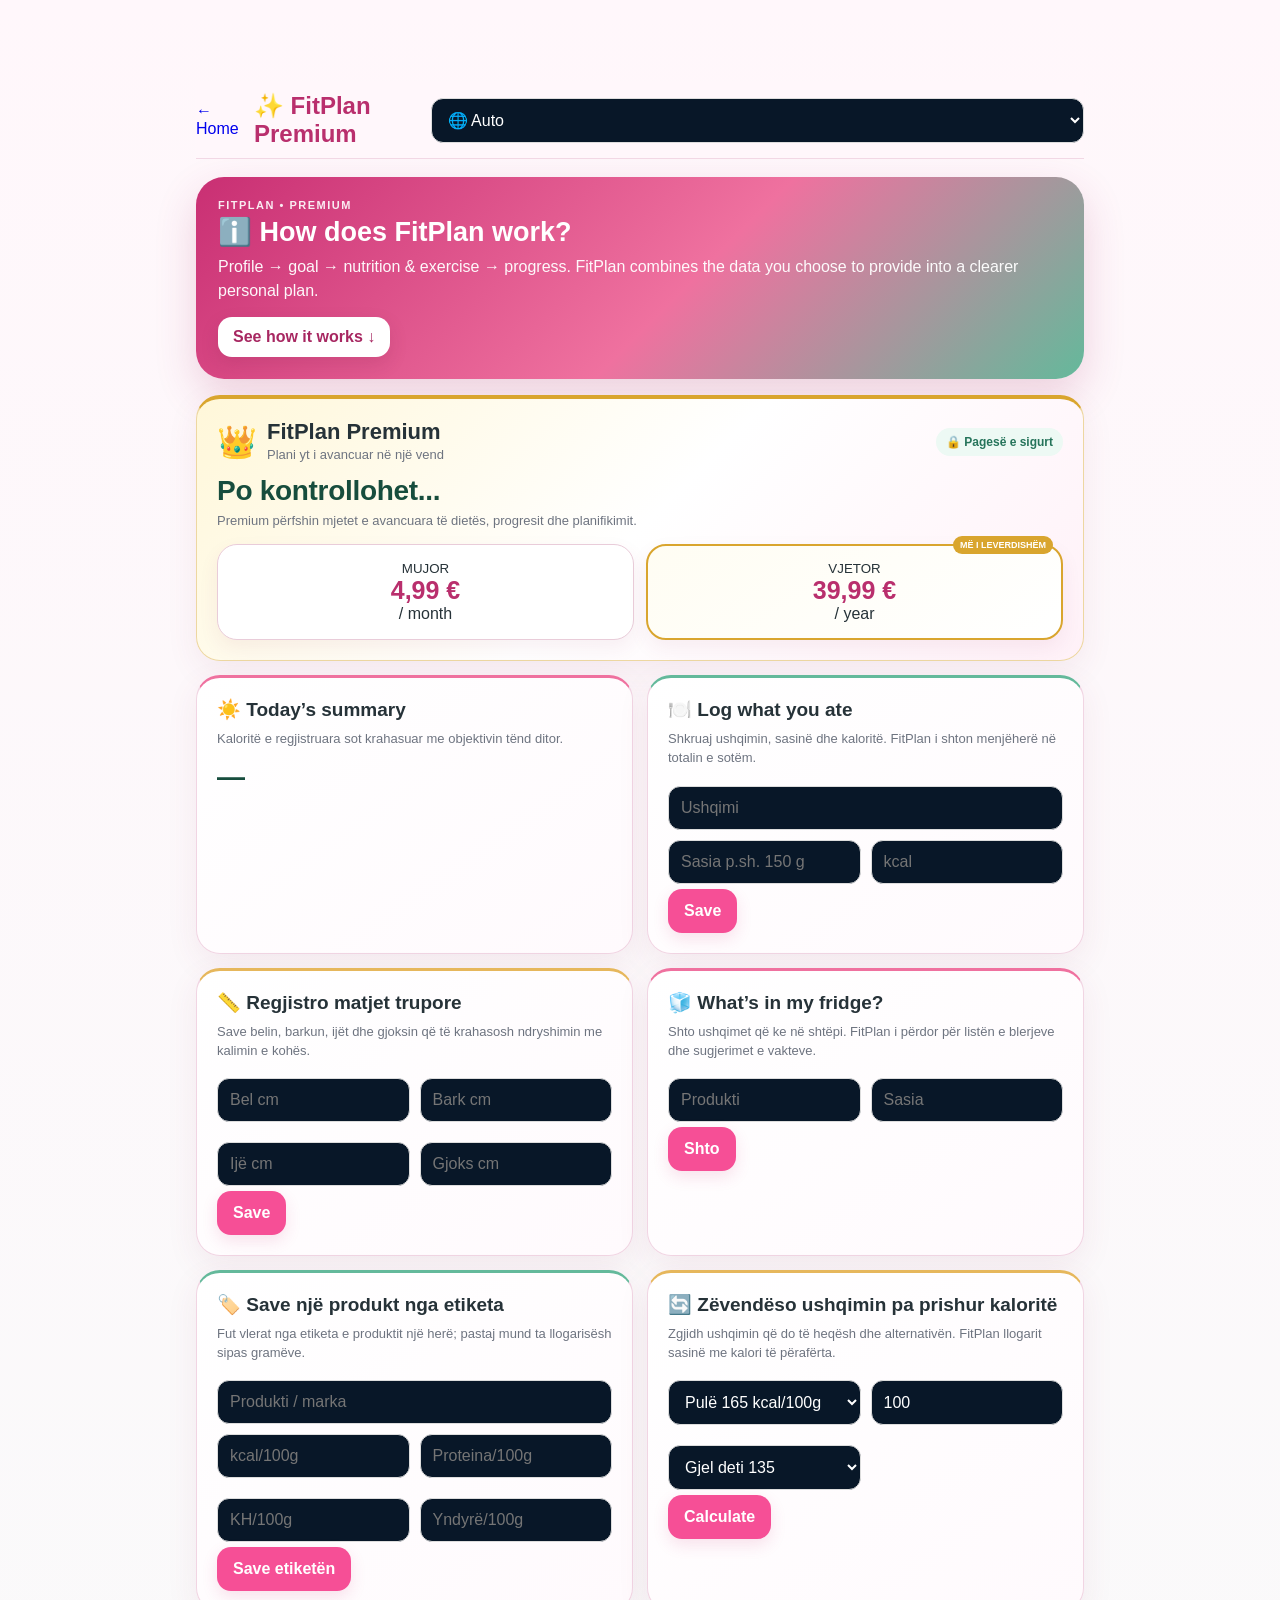
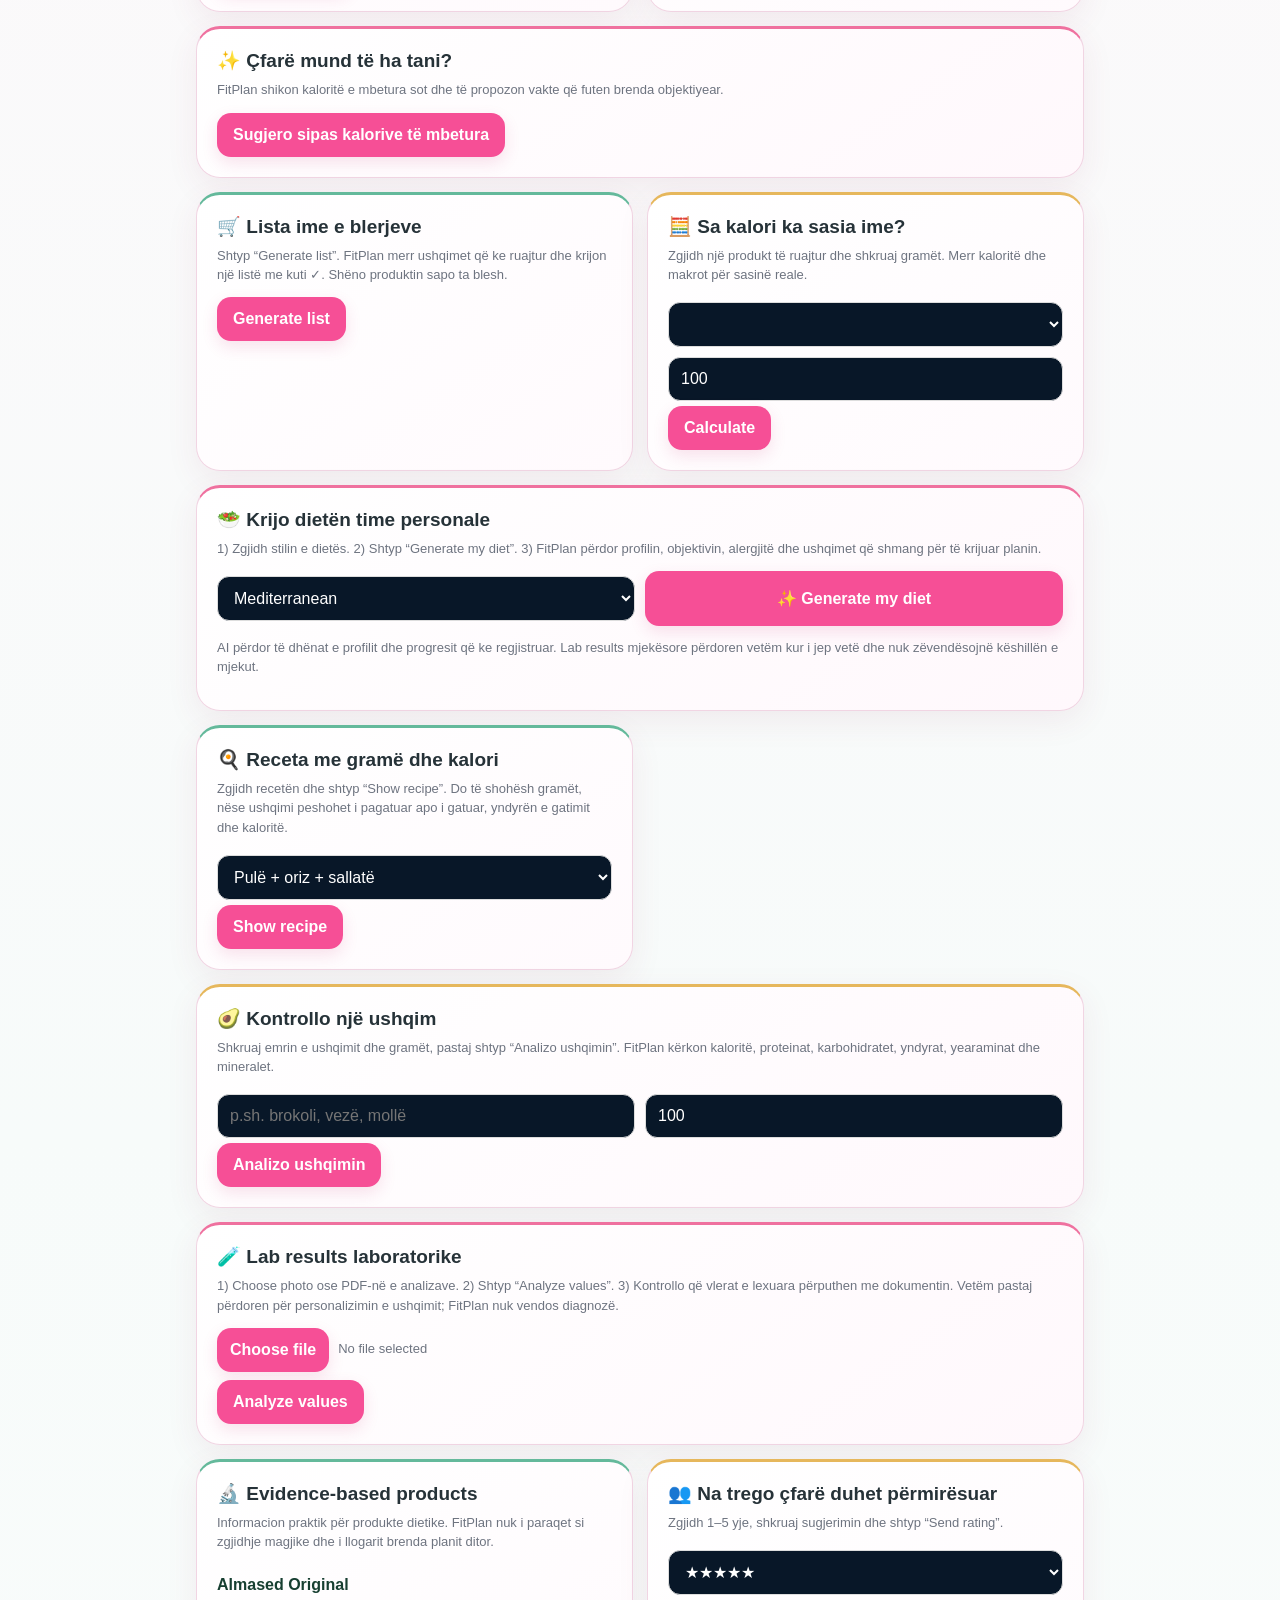
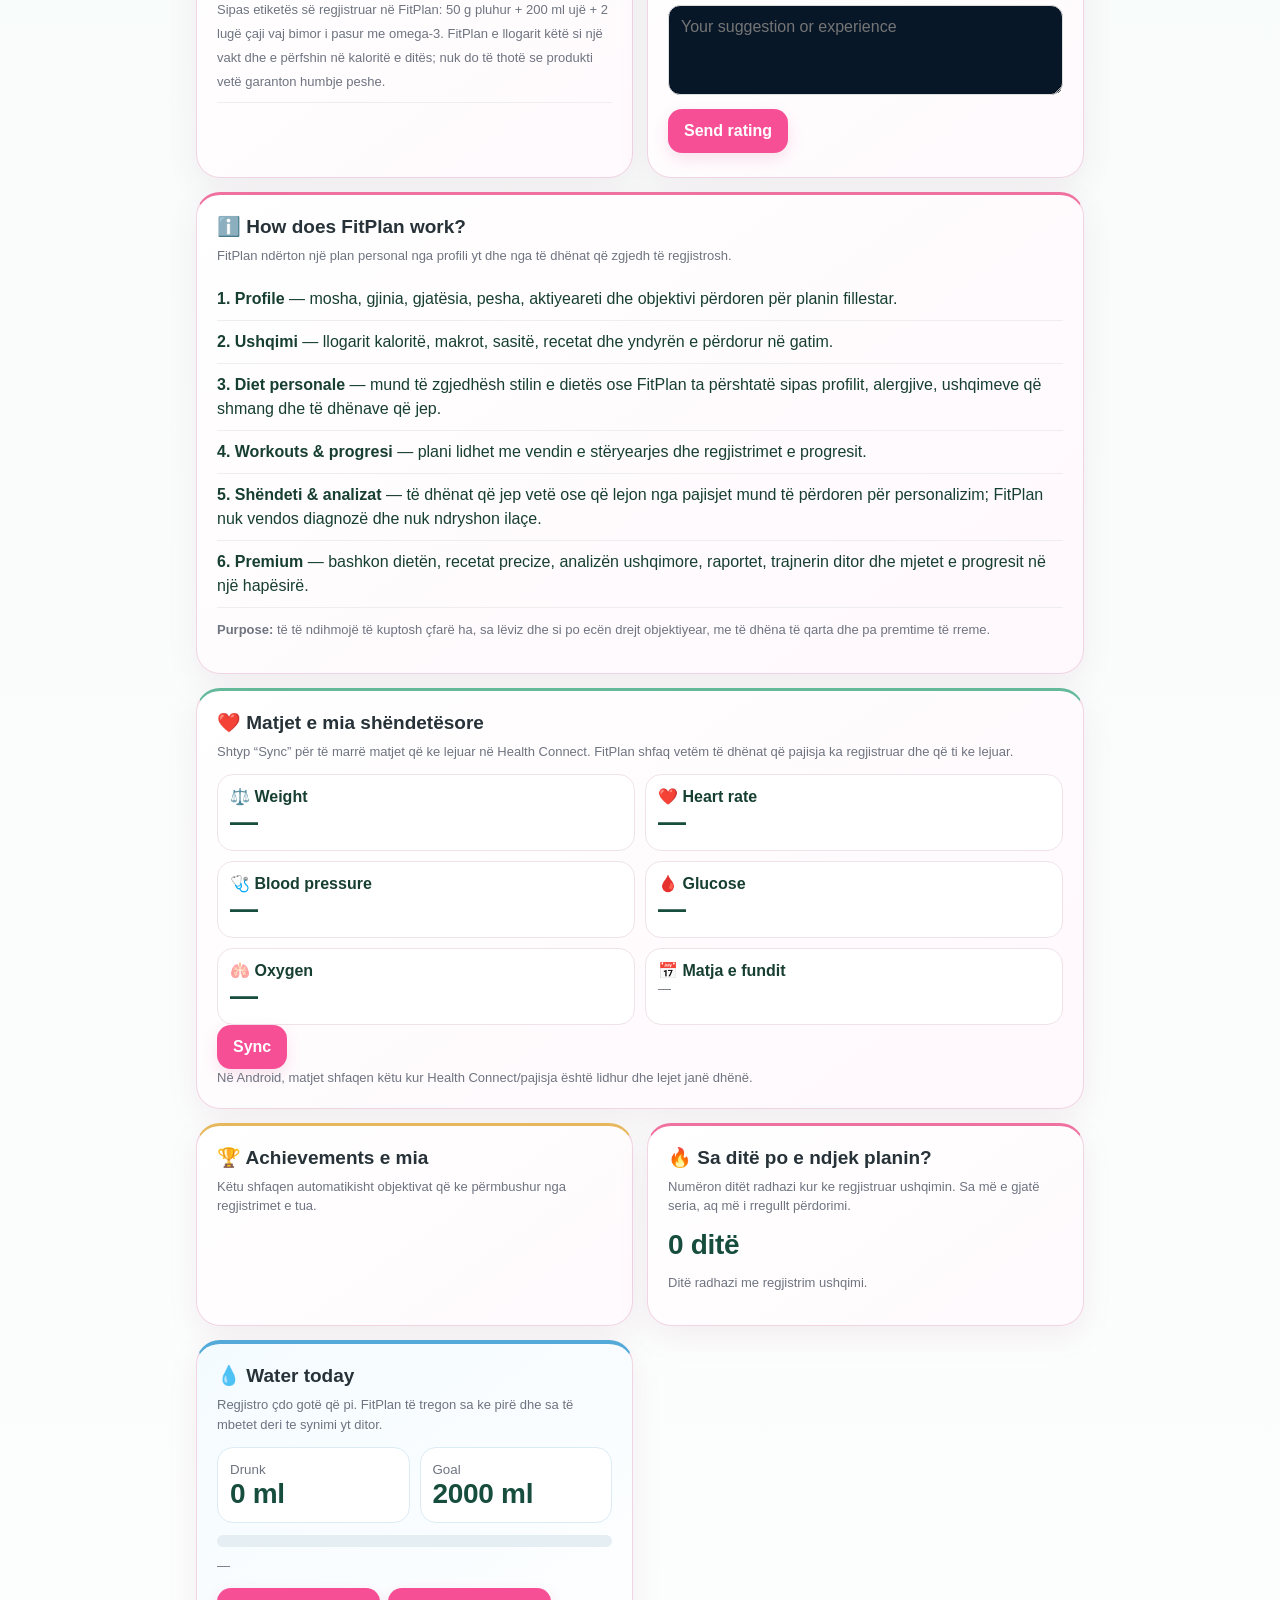
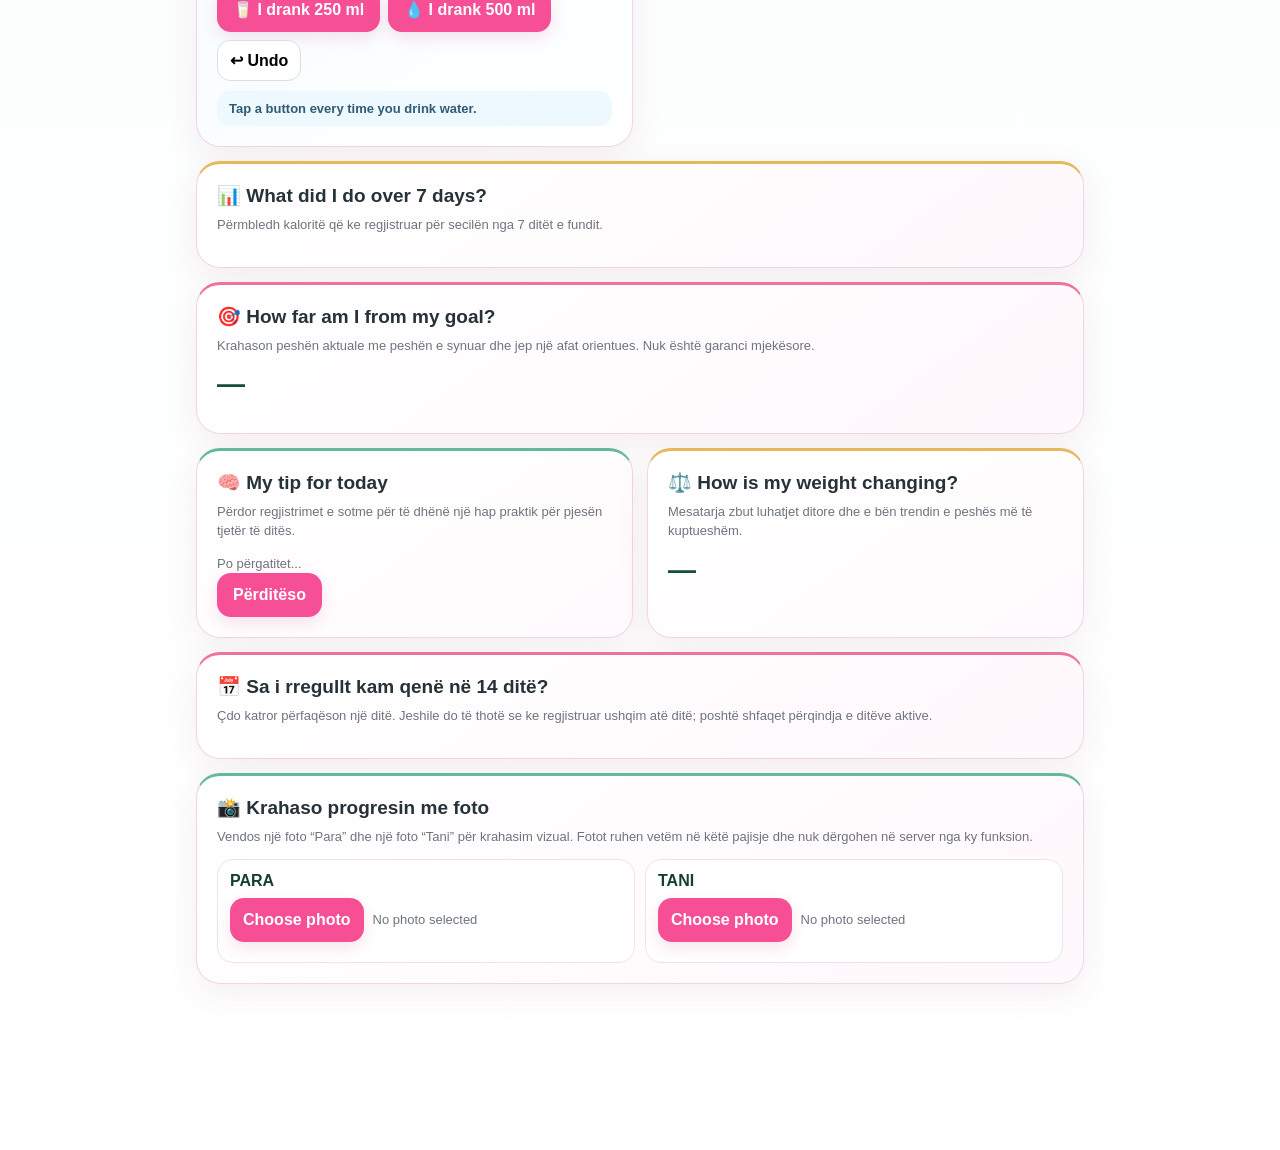
==== commit 2555476d: "Make Premium tools self-explanatory with step-by-step guidance" ====
--- a/premium.html
+++ b/premium.html
@@ -4,4 +4,4 @@
 .premiumHero h1{margin:5px 0 7px;font-size:27px}.premiumHero p{margin:0 0 14px;opacity:.96;line-height:1.5}.heroBadge{font-size:11px;font-weight:900;letter-spacing:1.5px;opacity:.9}.heroBtn{display:inline-flex;align-items:center;text-decoration:none;background:#fff;color:#a72761;padding:11px 15px;border-radius:14px;font-weight:900;box-shadow:0 7px 18px #7d214629}.pc:nth-child(3n+1){border-top:3px solid #ef719f}.pc:nth-child(3n+2){border-top:3px solid #64b99b}.pc:nth-child(3n){border-top:3px solid #e6b75c}#premiumAccess{background:linear-gradient(135deg,#fff7d9,#fff,#fff1f8);border:1px solid #edd7a1;border-top:4px solid #d9a52e}#premiumAccess h3{font-size:22px}.pc input:focus,.pc select:focus{outline:2px solid #ef719f55;border-color:#d94b86}.btn{box-shadow:0 6px 16px #c92f7322;cursor:pointer}.btn:active{transform:scale(.98)}
 .pg{gap:14px}.pc{overflow:hidden}.pc h3{margin-top:0}.btn{border-radius:14px;font-weight:800;min-height:44px}.row{gap:10px}.row>div{background:#fff;border:1px solid #f0e2e9;border-radius:16px;padding:12px;min-width:120px}
 @media(max-width:640px){.premiumHero{padding:18px;border-radius:22px}.premiumHero h1{font-size:23px}.pc{padding:16px;border-radius:20px}.row>div{min-width:calc(50% - 6px)}}
-.accessHead{display:flex;justify-content:space-between;align-items:center;gap:12px;margin-bottom:10px}.accessHead>div{display:flex;align-items:center;gap:10px}.accessHead h3{margin:0!important}.crown{font-size:32px}.secure{font-size:12px;font-weight:800;background:#edf9f4;color:#26745b;padding:7px 10px;border-radius:999px}.planGrid{display:grid;grid-template-columns:1fr 1fr;gap:12px;margin-top:14px}.planBtn{position:relative;border:1px solid #e9ccd9;background:#fff;border-radius:20px;padding:15px 10px;color:#263238;cursor:pointer;box-shadow:0 8px 20px #8f315412}.planBtn small,.planBtn span{display:block}.planBtn strong{font-size:25px;color:#b92f6d}.planBtn.best{border:2px solid #d9a52e;background:linear-gradient(145deg,#fffdf3,#fff)}.planBtn i{position:absolute;right:8px;top:-10px;background:#d9a52e;color:#fff;border-radius:999px;padding:4px 7px;font-size:9px;font-style:normal;font-weight:900}@media(max-width:520px){.accessHead{align-items:flex-start}.secure{font-size:10px}.planGrid{grid-template-columns:1fr 1fr}.planBtn strong{font-size:22px}}.waterCard{background:linear-gradient(145deg,#f4fbff,#fff)!important;border-top:4px solid #53a9d8!important}.waterNumbers{display:grid;grid-template-columns:1fr 1fr;gap:10px;margin:12px 0}.waterNumbers>div{background:#fff;border:1px solid #dcecf5;border-radius:16px;padding:12px}.waterNumbers small{color:#6e7480}.waterTrack{height:12px;background:#e5eef3;border-radius:999px;overflow:hidden;margin:10px 0}.waterTrack span{display:block;height:100%;width:0;background:linear-gradient(90deg,#53a9d8,#63c7b2);border-radius:999px;transition:.25s}.waterActions{display:flex;gap:8px;flex-wrap:wrap;margin-top:12px}.waterUndo{border:1px solid #d7e0e5;background:#fff;border-radius:13px;padding:10px 12px;font-weight:800}.waterMsg{margin-top:10px;padding:10px 12px;border-radius:13px;background:#edf8ff;color:#315b72;font-weight:700;font-size:13px}</style></head><body><div class="pw"><div class="ph"><a href="./#home">← Ballina</a><h2>✨ FitPlan Premium</h2><select id="fitplanLang" aria-label="Language"><option value="auto">🌐 Auto</option><option value="sq">🇦🇱 Shqip</option><option value="de">🇩🇪 Deutsch</option><option value="en">🇬🇧 English</option><option value="it">🇮🇹 Italiano</option><option value="tr">🇹🇷 Türkçe</option><option value="bs">🇧🇦 Bosanski</option><option value="ar">🇸🇦 العربية</option></select></div><section class="premiumHero"><div class="heroBadge">FITPLAN • PREMIUM</div><h1>ℹ️ Si funksionon FitPlan?</h1><p>Profili → objektivi → ushqimi & ushtrimet → progresi. FitPlan i bashkon të dhënat që zgjedh të japësh për të krijuar një plan më të qartë dhe personal.</p><a class="heroBtn" href="#howFitPlan">Shiko si funksionon ↓</a></section><div class="pg"><section class="pc wide" id="premiumAccess"><div class="accessHead"><div><span class="crown">👑</span><div><h3>FitPlan Premium</h3><small class="muted">Plani yt i avancuar në një vend</small></div></div><span class="secure">🔒 Pagesë e sigurt</span></div><div id="premiumStatus" class="big">Po kontrollohet...</div><p id="premiumStatus2" class="muted">Premium përfshin mjetet e avancuara të dietës, progresit dhe planifikimit.</p><div id="premiumPlans" class="planGrid"><button class="planBtn" id="buyMonthly"><small>MUJOR</small><strong>4,99 €</strong><span>/ muaj</span></button><button class="planBtn best" id="buyYearly"><i>MË I LEVERDISHËM</i><small>VJETOR</small><strong>39,99 €</strong><span>/ vit</span></button></div><div id="premiumPayMsg" class="muted"></div></section><div id="premiumContent" style="display:contents"><section class="pc"><h3>☀️ Përmbledhja e sotme</h3><p class="muted">Kaloritë e regjistruara sot krahasuar me objektivin tënd ditor.</p><div id="today" class="big">—</div><div id="today2" class="muted"></div></section><section class="pc"><h3>🍽️ Regjistro çfarë hëngre</h3><p class="muted">Shkruaj ushqimin, sasinë dhe kaloritë. FitPlan i shton menjëherë në totalin e sotëm.</p><input id="food" placeholder="Ushqimi"><div class="row"><input id="grams" placeholder="Sasia p.sh. 150 g"><input id="kcal" type="number" placeholder="kcal"></div><button class="btn" id="saveFood">Ruaj</button><div id="foodList" class="list"></div></section><section class="pc"><h3>📏 Regjistro matjet trupore</h3><p class="muted">Ruaj belin, barkun, ijët dhe gjoksin që të krahasosh ndryshimin me kalimin e kohës.</p><div class="row"><input id="waist" type="number" placeholder="Bel cm"><input id="belly" type="number" placeholder="Bark cm"><input id="hips" type="number" placeholder="Ijë cm"><input id="chest" type="number" placeholder="Gjoks cm"></div><button class="btn" id="saveMeasure">Ruaj</button><div id="measureLast" class="muted"></div></section><section class="pc"><h3>🧊 Çfarë kam në frigorifer?</h3><p class="muted">Shto ushqimet që ke në shtëpi. FitPlan i përdor për listën e blerjeve dhe sugjerimet e vakteve.</p><div class="row"><input id="frName" placeholder="Produkti"><input id="frQty" placeholder="Sasia"></div><button class="btn" id="saveFr">Shto</button><div id="frList" class="list"></div></section><section class="pc"><h3>🏷️ Ruaj një produkt nga etiketa</h3><p class="muted">Fut vlerat nga etiketa e produktit një herë; pastaj mund ta llogarisësh sipas gramëve.</p><input id="lbName" placeholder="Produkti / marka"><div class="row"><input id="lbKcal" type="number" placeholder="kcal/100g"><input id="lbP" type="number" placeholder="Proteina/100g"><input id="lbC" type="number" placeholder="KH/100g"><input id="lbF" type="number" placeholder="Yndyrë/100g"></div><button class="btn" id="saveLb">Ruaj etiketën</button><div id="lbList" class="list"></div></section><section class="pc"><h3>🔄 Zëvendëso ushqimin pa prishur kaloritë</h3><p class="muted">Zgjidh ushqimin që do të heqësh dhe alternativën. FitPlan llogarit sasinë me kalori të përafërta.</p><div class="row"><select id="swFrom"><option value="165">Pulë 165 kcal/100g</option><option value="360">Oriz i thatë 360</option><option value="77">Patate 77</option><option value="884">Vaj ulliri 884</option></select><input id="swGram" type="number" value="100"><select id="swTo"><option value="135">Gjel deti 135</option><option value="77">Patate 77</option><option value="360">Oriz i thatë 360</option><option value="884">Rapsöl 884</option></select></div><button class="btn" id="swap">Llogarit</button><div id="swapOut" class="big"></div></section><section class="pc wide"><h3>✨ Çfarë mund të ha tani?</h3><p class="muted">FitPlan shikon kaloritë e mbetura sot dhe të propozon vakte që futen brenda objektivit.</p><div id="smart" class="muted"></div><button class="btn" id="smartBtn">Sugjero sipas kalorive të mbetura</button></section><section class="pc"><h3>🛒 Blerjet 7-ditore</h3><p class="muted">Gjenero një listë javore nga produktet e frigoriferit dhe shëno çfarë ke blerë.</p><button class="btn" id="weekBtn">Gjenero listën</button><div id="weekList" class="list"></div></section><section class="pc"><h3>🧮 Sa kalori ka sasia ime?</h3><p class="muted">Zgjidh një produkt të ruajtur dhe shkruaj gramët. Merr kaloritë dhe makrot për sasinë reale.</p><select id="calcProduct"></select><input id="calcGram" type="number" value="100" min="1" placeholder="gramë"><button class="btn" id="calcLabel">Llogarit</button><div id="calcOut" class="big"></div></section><section class="pc wide"><h3>🥗 Dietat Premium</h3><p class="muted">Zgjidh stilin e ushqimit. FitPlan e përshtat planin me profilin, objektivin, alergjitë dhe ushqimet që shmang.</p><div class="row"><select id="premiumDietType"><option value="mediterranean">Mesdhetare</option><option value="lowcarb">Low-Carb</option><option value="highprotein">High-Protein</option><option value="vegetarian">Vegjetariane</option><option value="dash">DASH</option><option value="intermittent">Intermittent Fasting 16:8</option><option value="balanced">E balancuar</option></select><button class="btn" id="generatePremiumDiet">✨ Gjenero dietën time</button></div><div id="premiumDietOut" class="list"></div><p class="muted">AI përdor të dhënat e profilit dhe progresit që ke regjistruar. Analizat mjekësore përdoren vetëm kur i jep vetë dhe nuk zëvendësojnë këshillën e mjekut.</p></section><section class="pc"><h3>🍳 Receta Precize</h3><p class="muted">Gramë, gjendja e produktit, mënyra e gatimit dhe yndyra e gatimit llogariten veç.</p><select id="recipeSel"><option value="chickenrice">Pulë + oriz + sallatë</option><option value="eggs">Vezë + patate + sallatë</option></select><button class="btn" id="recipeBtn">Shfaq recetën</button><div id="recipeOut" class="list"></div></section><section class="pc wide"><h3>🥑 Çfarë përmban ushqimi?</h3><p class="muted">Kërko një ushqim dhe shiko kaloritë, makrot, vitaminat dhe mineralet për sasinë që zgjedh.</p><div class="row"><input id="nutritionFood" placeholder="p.sh. brokoli, vezë, mollë"><input id="nutritionGram" type="number" min="1" value="100" placeholder="gramë"></div><button class="btn" id="nutritionBtn">Analizo ushqimin</button><div id="nutritionOut" class="list"></div></section><section class="pc wide"><h3>🧪 Analizat & Plani im</h3><p class="muted">Ngarko analizat laboratorike si foto ose PDF. Vlerat kontrollohen nga ti para se të përdoren për personalizimin e ushqimit.</p><div class="filePick"><input id="labFile" type="file" accept="image/*,.pdf" hidden><button class="btn fileBtn" type="button" data-file-target="labFile" data-i18n="Zgjidh skedarin">Zgjidh skedarin</button><span class="muted fileName" data-file-name="labFile" data-i18n="Asnjë skedar i zgjedhur">Asnjë skedar i zgjedhur</span></div><button class="btn" id="labAnalyze">Analizo vlerat</button><div id="labOut" class="list"></div></section><section class="pc"><h3>🔬 Produkte me evidencë</h3><p class="muted">Informacion praktik për produkte dietike. FitPlan nuk i paraqet si zgjidhje magjike dhe i llogarit brenda planit ditor.</p><div id="evidenceProducts" class="list"><div><b>Almased Original</b><br><span class="muted">Sipas etiketës së regjistruar në FitPlan: 50 g pluhur + 200 ml ujë + 2 lugë çaji vaj bimor i pasur me omega-3. FitPlan e llogarit këtë si një vakt dhe e përfshin në kaloritë e ditës; nuk do të thotë se produkti vetë garanton humbje peshe.</span></div></div></section><section class="pc"><h3>👥 Vlerësimi i përdoruesve</h3><select id="userRating"><option value="5">★★★★★</option><option value="4">★★★★☆</option><option value="3">★★★☆☆</option><option value="2">★★☆☆☆</option><option value="1">★☆☆☆☆</option></select><textarea id="userFeedback" placeholder="Sugjerimi ose përvoja juaj" style="width:100%;min-height:90px;padding:12px;border:1px solid #ddd;border-radius:12px"></textarea><button class="btn" id="sendFeedback">Dërgo vlerësimin</button><div id="feedbackMsg" class="muted"></div></section><section class="pc wide" id="howFitPlan"><h3>ℹ️ Si funksionon FitPlan?</h3><p class="muted">FitPlan ndërton një plan personal nga profili yt dhe nga të dhënat që zgjedh të regjistrosh.</p><div class="list"><div><b>1. Profili</b> — mosha, gjinia, gjatësia, pesha, aktiviteti dhe objektivi përdoren për planin fillestar.</div><div><b>2. Ushqimi</b> — llogarit kaloritë, makrot, sasitë, recetat dhe yndyrën e përdorur në gatim.</div><div><b>3. Dieta personale</b> — mund të zgjedhësh stilin e dietës ose FitPlan ta përshtatë sipas profilit, alergjive, ushqimeve që shmang dhe të dhënave që jep.</div><div><b>4. Ushtrimet & progresi</b> — plani lidhet me vendin e stërvitjes dhe regjistrimet e progresit.</div><div><b>5. Shëndeti & analizat</b> — të dhënat që jep vetë ose që lejon nga pajisjet mund të përdoren për personalizim; FitPlan nuk vendos diagnozë dhe nuk ndryshon ilaçe.</div><div><b>6. Premium</b> — bashkon dietën, recetat precize, analizën ushqimore, raportet, trajnerin ditor dhe mjetet e progresit në një hapësirë.</div></div><p class="muted"><b>Qëllimi:</b> të të ndihmojë të kuptosh çfarë ha, sa lëviz dhe si po ecën drejt objektivit, me të dhëna të qarta dhe pa premtime të rreme.</p></section><section class="pc wide"><h3>❤️ Shëndeti im</h3><p class="muted">Një pamje e përmbledhur e matjeve që regjistron ose lejon nga pajisjet e lidhura.</p><div class="row"><div><b>⚖️ Pesha</b><div id="healthWeight" class="big">—</div></div><div><b>❤️ Pulsi</b><div id="healthHr" class="big">—</div></div><div><b>🩺 Tensioni</b><div id="healthBp" class="big">—</div></div><div><b>🩸 Glukoza</b><div id="healthGlucose" class="big">—</div></div><div><b>🫁 Oksigjeni</b><div id="healthSpo2" class="big">—</div></div><div><b>📅 Matja e fundit</b><div id="healthWhen" class="muted">—</div></div></div><button class="btn" id="healthSync">Sinkronizo</button><div id="healthMsg" class="muted">Në Android, matjet shfaqen këtu kur Health Connect/pajisja është lidhur dhe lejet janë dhënë.</div></section><section class="pc"><h3>🏆 Arritjet e mia</h3><p class="muted">Këtu shfaqen automatikisht objektivat që ke përmbushur nga regjistrimet e tua.</p><div id="achievements" class="list"></div></section><section class="pc"><h3>🔥 Sa ditë po e ndjek planin?</h3><p class="muted">Numëron ditët radhazi kur ke regjistruar ushqimin. Sa më e gjatë seria, aq më i rregullt përdorimi.</p><div id="streak" class="big">0 ditë</div><p class="muted">Ditë radhazi me regjistrim ushqimi.</p></section><section class="pc waterCard"><h3>💧 Uji sot</h3><p class="muted">Regjistro çdo gotë që pi. FitPlan të tregon sa ke pirë dhe sa të mbetet deri te synimi yt ditor.</p><div class="waterNumbers"><div><small>Ke pirë</small><div id="waterSmart" class="big">0 ml</div></div><div><small>Synimi</small><div id="waterGoal" class="big">2000 ml</div></div></div><div class="waterTrack"><span id="waterFill"></span></div><div id="waterLeft" class="muted">—</div><div class="waterActions"><button class="btn" id="water250">🥛 Piva 250 ml</button><button class="btn" id="water500">💧 Piva 500 ml</button><button class="waterUndo" id="waterUndo">↩ Zhbëj</button></div><div id="waterMsg" class="waterMsg">Shtyp një buton sa herë që pi ujë.</div></section><section class="pc wide"><h3>📊 Çfarë bëra gjatë 7 ditëve?</h3><p class="muted">Përmbledh kaloritë që ke regjistruar për secilën nga 7 ditët e fundit.</p><div id="weekReport" class="list"></div></section><section class="pc wide"><h3>🎯 Sa larg jam nga objektivi?</h3><p class="muted">Krahason peshën aktuale me peshën e synuar dhe jep një afat orientues. Nuk është garanci mjekësore.</p><div id="goalForecast" class="big">—</div><p id="goalForecast2" class="muted"></p></section><section class="pc"><h3>🧠 Këshilla ime për sot</h3><p class="muted">Përdor regjistrimet e sotme për të dhënë një hap praktik për pjesën tjetër të ditës.</p><div id="coachToday" class="muted">Po përgatitet...</div><button class="btn" id="coachRefresh">Përditëso</button></section><section class="pc"><h3>⚖️ Si po ndryshon pesha ime?</h3><p class="muted">Mesatarja zbut luhatjet ditore dhe e bën trendin e peshës më të kuptueshëm.</p><div id="weightTrend" class="big">—</div><div id="weightTrend2" class="muted"></div></section><section class="pc wide"><h3>📅 Qëndrueshmëria 14-ditore</h3><div id="consistency" class="list"></div></section><section class="pc wide"><h3>📸 Para & Tani</h3><p class="muted">Fotot ruhen vetëm në këtë pajisje.</p><div class="row"><div><b>PARA</b><div class="filePick"><input id="before" type="file" accept="image/*" hidden><button class="btn fileBtn" type="button" data-file-target="before" data-i18n="Zgjidh foton">Zgjidh foton</button><span class="muted fileName" data-file-name="before" data-i18n="Asnjë foto e zgjedhur">Asnjë foto e zgjedhur</span></div><div id="beforeV"></div></div><div><b>TANI</b><div class="filePick"><input id="after" type="file" accept="image/*" hidden><button class="btn fileBtn" type="button" data-file-target="after" data-i18n="Zgjidh foton">Zgjidh foton</button><span class="muted fileName" data-file-name="after" data-i18n="Asnjë foto e zgjedhur">Asnjë foto e zgjedhur</span></div><div id="afterV"></div></div></div></section></div></div></div><script>window.FITPLAN_MESSAGES={sq:{remaining:"Ke {kcal} kcal të mbetura.",goal:"≈ {weeks} javë",active:"{days}/14 ditë aktive"},de:{remaining:"Du hast noch {kcal} kcal übrig.",goal:"≈ {weeks} Wochen",active:"{days}/14 aktive Tage"},en:{remaining:"You have {kcal} kcal remaining.",goal:"≈ {weeks} weeks",active:"{days}/14 active days"},it:{remaining:"Ti restano {kcal} kcal.",goal:"≈ {weeks} settimane",active:"{days}/14 giorni attivi"},tr:{remaining:"{kcal} kcal kaldı.",goal:"≈ {weeks} hafta",active:"{days}/14 aktif gün"},bs:{remaining:"Preostalo je {kcal} kcal.",goal:"≈ {weeks} sedmica",active:"{days}/14 aktivnih dana"},ar:{remaining:"تبقى لديك {kcal} سعرة حرارية.",goal:"≈ {weeks} أسابيع",active:"{days}/14 يومًا نشطًا"}};</script><script src="assets/i18n.js"></script><script>document.addEventListener("click",e=>{const b=e.target.closest("[data-file-target]");if(b)document.getElementById(b.dataset.fileTarget)?.click()});document.addEventListener("change",e=>{if(e.target.matches("input[type=file]")){const s=document.querySelector(`[data-file-name="${e.target.id}"]`);if(s&&e.target.files?.[0])s.textContent=e.target.files[0].name}});</script><script src="assets/premium.js"></script></body></html>+.accessHead{display:flex;justify-content:space-between;align-items:center;gap:12px;margin-bottom:10px}.accessHead>div{display:flex;align-items:center;gap:10px}.accessHead h3{margin:0!important}.crown{font-size:32px}.secure{font-size:12px;font-weight:800;background:#edf9f4;color:#26745b;padding:7px 10px;border-radius:999px}.planGrid{display:grid;grid-template-columns:1fr 1fr;gap:12px;margin-top:14px}.planBtn{position:relative;border:1px solid #e9ccd9;background:#fff;border-radius:20px;padding:15px 10px;color:#263238;cursor:pointer;box-shadow:0 8px 20px #8f315412}.planBtn small,.planBtn span{display:block}.planBtn strong{font-size:25px;color:#b92f6d}.planBtn.best{border:2px solid #d9a52e;background:linear-gradient(145deg,#fffdf3,#fff)}.planBtn i{position:absolute;right:8px;top:-10px;background:#d9a52e;color:#fff;border-radius:999px;padding:4px 7px;font-size:9px;font-style:normal;font-weight:900}@media(max-width:520px){.accessHead{align-items:flex-start}.secure{font-size:10px}.planGrid{grid-template-columns:1fr 1fr}.planBtn strong{font-size:22px}}.waterCard{background:linear-gradient(145deg,#f4fbff,#fff)!important;border-top:4px solid #53a9d8!important}.waterNumbers{display:grid;grid-template-columns:1fr 1fr;gap:10px;margin:12px 0}.waterNumbers>div{background:#fff;border:1px solid #dcecf5;border-radius:16px;padding:12px}.waterNumbers small{color:#6e7480}.waterTrack{height:12px;background:#e5eef3;border-radius:999px;overflow:hidden;margin:10px 0}.waterTrack span{display:block;height:100%;width:0;background:linear-gradient(90deg,#53a9d8,#63c7b2);border-radius:999px;transition:.25s}.waterActions{display:flex;gap:8px;flex-wrap:wrap;margin-top:12px}.waterUndo{border:1px solid #d7e0e5;background:#fff;border-radius:13px;padding:10px 12px;font-weight:800}.waterMsg{margin-top:10px;padding:10px 12px;border-radius:13px;background:#edf8ff;color:#315b72;font-weight:700;font-size:13px}</style></head><body><div class="pw"><div class="ph"><a href="./#home">← Ballina</a><h2>✨ FitPlan Premium</h2><select id="fitplanLang" aria-label="Language"><option value="auto">🌐 Auto</option><option value="sq">🇦🇱 Shqip</option><option value="de">🇩🇪 Deutsch</option><option value="en">🇬🇧 English</option><option value="it">🇮🇹 Italiano</option><option value="tr">🇹🇷 Türkçe</option><option value="bs">🇧🇦 Bosanski</option><option value="ar">🇸🇦 العربية</option></select></div><section class="premiumHero"><div class="heroBadge">FITPLAN • PREMIUM</div><h1>ℹ️ Si funksionon FitPlan?</h1><p>Profili → objektivi → ushqimi & ushtrimet → progresi. FitPlan i bashkon të dhënat që zgjedh të japësh për të krijuar një plan më të qartë dhe personal.</p><a class="heroBtn" href="#howFitPlan">Shiko si funksionon ↓</a></section><div class="pg"><section class="pc wide" id="premiumAccess"><div class="accessHead"><div><span class="crown">👑</span><div><h3>FitPlan Premium</h3><small class="muted">Plani yt i avancuar në një vend</small></div></div><span class="secure">🔒 Pagesë e sigurt</span></div><div id="premiumStatus" class="big">Po kontrollohet...</div><p id="premiumStatus2" class="muted">Premium përfshin mjetet e avancuara të dietës, progresit dhe planifikimit.</p><div id="premiumPlans" class="planGrid"><button class="planBtn" id="buyMonthly"><small>MUJOR</small><strong>4,99 €</strong><span>/ muaj</span></button><button class="planBtn best" id="buyYearly"><i>MË I LEVERDISHËM</i><small>VJETOR</small><strong>39,99 €</strong><span>/ vit</span></button></div><div id="premiumPayMsg" class="muted"></div></section><div id="premiumContent" style="display:contents"><section class="pc"><h3>☀️ Përmbledhja e sotme</h3><p class="muted">Kaloritë e regjistruara sot krahasuar me objektivin tënd ditor.</p><div id="today" class="big">—</div><div id="today2" class="muted"></div></section><section class="pc"><h3>🍽️ Regjistro çfarë hëngre</h3><p class="muted">Shkruaj ushqimin, sasinë dhe kaloritë. FitPlan i shton menjëherë në totalin e sotëm.</p><input id="food" placeholder="Ushqimi"><div class="row"><input id="grams" placeholder="Sasia p.sh. 150 g"><input id="kcal" type="number" placeholder="kcal"></div><button class="btn" id="saveFood">Ruaj</button><div id="foodList" class="list"></div></section><section class="pc"><h3>📏 Regjistro matjet trupore</h3><p class="muted">Ruaj belin, barkun, ijët dhe gjoksin që të krahasosh ndryshimin me kalimin e kohës.</p><div class="row"><input id="waist" type="number" placeholder="Bel cm"><input id="belly" type="number" placeholder="Bark cm"><input id="hips" type="number" placeholder="Ijë cm"><input id="chest" type="number" placeholder="Gjoks cm"></div><button class="btn" id="saveMeasure">Ruaj</button><div id="measureLast" class="muted"></div></section><section class="pc"><h3>🧊 Çfarë kam në frigorifer?</h3><p class="muted">Shto ushqimet që ke në shtëpi. FitPlan i përdor për listën e blerjeve dhe sugjerimet e vakteve.</p><div class="row"><input id="frName" placeholder="Produkti"><input id="frQty" placeholder="Sasia"></div><button class="btn" id="saveFr">Shto</button><div id="frList" class="list"></div></section><section class="pc"><h3>🏷️ Ruaj një produkt nga etiketa</h3><p class="muted">Fut vlerat nga etiketa e produktit një herë; pastaj mund ta llogarisësh sipas gramëve.</p><input id="lbName" placeholder="Produkti / marka"><div class="row"><input id="lbKcal" type="number" placeholder="kcal/100g"><input id="lbP" type="number" placeholder="Proteina/100g"><input id="lbC" type="number" placeholder="KH/100g"><input id="lbF" type="number" placeholder="Yndyrë/100g"></div><button class="btn" id="saveLb">Ruaj etiketën</button><div id="lbList" class="list"></div></section><section class="pc"><h3>🔄 Zëvendëso ushqimin pa prishur kaloritë</h3><p class="muted">Zgjidh ushqimin që do të heqësh dhe alternativën. FitPlan llogarit sasinë me kalori të përafërta.</p><div class="row"><select id="swFrom"><option value="165">Pulë 165 kcal/100g</option><option value="360">Oriz i thatë 360</option><option value="77">Patate 77</option><option value="884">Vaj ulliri 884</option></select><input id="swGram" type="number" value="100"><select id="swTo"><option value="135">Gjel deti 135</option><option value="77">Patate 77</option><option value="360">Oriz i thatë 360</option><option value="884">Rapsöl 884</option></select></div><button class="btn" id="swap">Llogarit</button><div id="swapOut" class="big"></div></section><section class="pc wide"><h3>✨ Çfarë mund të ha tani?</h3><p class="muted">FitPlan shikon kaloritë e mbetura sot dhe të propozon vakte që futen brenda objektivit.</p><div id="smart" class="muted"></div><button class="btn" id="smartBtn">Sugjero sipas kalorive të mbetura</button></section><section class="pc"><h3>🛒 Lista ime e blerjeve</h3><p class="muted">Shtyp “Gjenero listën”. FitPlan merr ushqimet që ke ruajtur dhe krijon një listë me kuti ✓. Shëno produktin sapo ta blesh.</p><button class="btn" id="weekBtn">Gjenero listën</button><div id="weekList" class="list"></div></section><section class="pc"><h3>🧮 Sa kalori ka sasia ime?</h3><p class="muted">Zgjidh një produkt të ruajtur dhe shkruaj gramët. Merr kaloritë dhe makrot për sasinë reale.</p><select id="calcProduct"></select><input id="calcGram" type="number" value="100" min="1" placeholder="gramë"><button class="btn" id="calcLabel">Llogarit</button><div id="calcOut" class="big"></div></section><section class="pc wide"><h3>🥗 Krijo dietën time personale</h3><p class="muted">1) Zgjidh stilin e dietës. 2) Shtyp “Gjenero dietën time”. 3) FitPlan përdor profilin, objektivin, alergjitë dhe ushqimet që shmang për të krijuar planin.</p><div class="row"><select id="premiumDietType"><option value="mediterranean">Mesdhetare</option><option value="lowcarb">Low-Carb</option><option value="highprotein">High-Protein</option><option value="vegetarian">Vegjetariane</option><option value="dash">DASH</option><option value="intermittent">Intermittent Fasting 16:8</option><option value="balanced">E balancuar</option></select><button class="btn" id="generatePremiumDiet">✨ Gjenero dietën time</button></div><div id="premiumDietOut" class="list"></div><p class="muted">AI përdor të dhënat e profilit dhe progresit që ke regjistruar. Analizat mjekësore përdoren vetëm kur i jep vetë dhe nuk zëvendësojnë këshillën e mjekut.</p></section><section class="pc"><h3>🍳 Receta me gramë dhe kalori</h3><p class="muted">Zgjidh recetën dhe shtyp “Shfaq recetën”. Do të shohësh gramët, nëse ushqimi peshohet i pagatuar apo i gatuar, yndyrën e gatimit dhe kaloritë.</p><select id="recipeSel"><option value="chickenrice">Pulë + oriz + sallatë</option><option value="eggs">Vezë + patate + sallatë</option></select><button class="btn" id="recipeBtn">Shfaq recetën</button><div id="recipeOut" class="list"></div></section><section class="pc wide"><h3>🥑 Kontrollo një ushqim</h3><p class="muted">Shkruaj emrin e ushqimit dhe gramët, pastaj shtyp “Analizo ushqimin”. FitPlan kërkon kaloritë, proteinat, karbohidratet, yndyrat, vitaminat dhe mineralet.</p><div class="row"><input id="nutritionFood" placeholder="p.sh. brokoli, vezë, mollë"><input id="nutritionGram" type="number" min="1" value="100" placeholder="gramë"></div><button class="btn" id="nutritionBtn">Analizo ushqimin</button><div id="nutritionOut" class="list"></div></section><section class="pc wide"><h3>🧪 Analizat laboratorike</h3><p class="muted">1) Zgjidh foton ose PDF-në e analizave. 2) Shtyp “Analizo vlerat”. 3) Kontrollo që vlerat e lexuara përputhen me dokumentin. Vetëm pastaj përdoren për personalizimin e ushqimit; FitPlan nuk vendos diagnozë.</p><div class="filePick"><input id="labFile" type="file" accept="image/*,.pdf" hidden><button class="btn fileBtn" type="button" data-file-target="labFile" data-i18n="Zgjidh skedarin">Zgjidh skedarin</button><span class="muted fileName" data-file-name="labFile" data-i18n="Asnjë skedar i zgjedhur">Asnjë skedar i zgjedhur</span></div><button class="btn" id="labAnalyze">Analizo vlerat</button><div id="labOut" class="list"></div></section><section class="pc"><h3>🔬 Produkte me evidencë</h3><p class="muted">Informacion praktik për produkte dietike. FitPlan nuk i paraqet si zgjidhje magjike dhe i llogarit brenda planit ditor.</p><div id="evidenceProducts" class="list"><div><b>Almased Original</b><br><span class="muted">Sipas etiketës së regjistruar në FitPlan: 50 g pluhur + 200 ml ujë + 2 lugë çaji vaj bimor i pasur me omega-3. FitPlan e llogarit këtë si një vakt dhe e përfshin në kaloritë e ditës; nuk do të thotë se produkti vetë garanton humbje peshe.</span></div></div></section><section class="pc"><h3>👥 Na trego çfarë duhet përmirësuar</h3><p class="muted">Zgjidh 1–5 yje, shkruaj sugjerimin dhe shtyp “Dërgo vlerësimin”.</p><select id="userRating"><option value="5">★★★★★</option><option value="4">★★★★☆</option><option value="3">★★★☆☆</option><option value="2">★★☆☆☆</option><option value="1">★☆☆☆☆</option></select><textarea id="userFeedback" placeholder="Sugjerimi ose përvoja juaj" style="width:100%;min-height:90px;padding:12px;border:1px solid #ddd;border-radius:12px"></textarea><button class="btn" id="sendFeedback">Dërgo vlerësimin</button><div id="feedbackMsg" class="muted"></div></section><section class="pc wide" id="howFitPlan"><h3>ℹ️ Si funksionon FitPlan?</h3><p class="muted">FitPlan ndërton një plan personal nga profili yt dhe nga të dhënat që zgjedh të regjistrosh.</p><div class="list"><div><b>1. Profili</b> — mosha, gjinia, gjatësia, pesha, aktiviteti dhe objektivi përdoren për planin fillestar.</div><div><b>2. Ushqimi</b> — llogarit kaloritë, makrot, sasitë, recetat dhe yndyrën e përdorur në gatim.</div><div><b>3. Dieta personale</b> — mund të zgjedhësh stilin e dietës ose FitPlan ta përshtatë sipas profilit, alergjive, ushqimeve që shmang dhe të dhënave që jep.</div><div><b>4. Ushtrimet & progresi</b> — plani lidhet me vendin e stërvitjes dhe regjistrimet e progresit.</div><div><b>5. Shëndeti & analizat</b> — të dhënat që jep vetë ose që lejon nga pajisjet mund të përdoren për personalizim; FitPlan nuk vendos diagnozë dhe nuk ndryshon ilaçe.</div><div><b>6. Premium</b> — bashkon dietën, recetat precize, analizën ushqimore, raportet, trajnerin ditor dhe mjetet e progresit në një hapësirë.</div></div><p class="muted"><b>Qëllimi:</b> të të ndihmojë të kuptosh çfarë ha, sa lëviz dhe si po ecën drejt objektivit, me të dhëna të qarta dhe pa premtime të rreme.</p></section><section class="pc wide"><h3>❤️ Matjet e mia shëndetësore</h3><p class="muted">Shtyp “Sinkronizo” për të marrë matjet që ke lejuar në Health Connect. FitPlan shfaq vetëm të dhënat që pajisja ka regjistruar dhe që ti ke lejuar.</p><div class="row"><div><b>⚖️ Pesha</b><div id="healthWeight" class="big">—</div></div><div><b>❤️ Pulsi</b><div id="healthHr" class="big">—</div></div><div><b>🩺 Tensioni</b><div id="healthBp" class="big">—</div></div><div><b>🩸 Glukoza</b><div id="healthGlucose" class="big">—</div></div><div><b>🫁 Oksigjeni</b><div id="healthSpo2" class="big">—</div></div><div><b>📅 Matja e fundit</b><div id="healthWhen" class="muted">—</div></div></div><button class="btn" id="healthSync">Sinkronizo</button><div id="healthMsg" class="muted">Në Android, matjet shfaqen këtu kur Health Connect/pajisja është lidhur dhe lejet janë dhënë.</div></section><section class="pc"><h3>🏆 Arritjet e mia</h3><p class="muted">Këtu shfaqen automatikisht objektivat që ke përmbushur nga regjistrimet e tua.</p><div id="achievements" class="list"></div></section><section class="pc"><h3>🔥 Sa ditë po e ndjek planin?</h3><p class="muted">Numëron ditët radhazi kur ke regjistruar ushqimin. Sa më e gjatë seria, aq më i rregullt përdorimi.</p><div id="streak" class="big">0 ditë</div><p class="muted">Ditë radhazi me regjistrim ushqimi.</p></section><section class="pc waterCard"><h3>💧 Uji sot</h3><p class="muted">Regjistro çdo gotë që pi. FitPlan të tregon sa ke pirë dhe sa të mbetet deri te synimi yt ditor.</p><div class="waterNumbers"><div><small>Ke pirë</small><div id="waterSmart" class="big">0 ml</div></div><div><small>Synimi</small><div id="waterGoal" class="big">2000 ml</div></div></div><div class="waterTrack"><span id="waterFill"></span></div><div id="waterLeft" class="muted">—</div><div class="waterActions"><button class="btn" id="water250">🥛 Piva 250 ml</button><button class="btn" id="water500">💧 Piva 500 ml</button><button class="waterUndo" id="waterUndo">↩ Zhbëj</button></div><div id="waterMsg" class="waterMsg">Shtyp një buton sa herë që pi ujë.</div></section><section class="pc wide"><h3>📊 Çfarë bëra gjatë 7 ditëve?</h3><p class="muted">Përmbledh kaloritë që ke regjistruar për secilën nga 7 ditët e fundit.</p><div id="weekReport" class="list"></div></section><section class="pc wide"><h3>🎯 Sa larg jam nga objektivi?</h3><p class="muted">Krahason peshën aktuale me peshën e synuar dhe jep një afat orientues. Nuk është garanci mjekësore.</p><div id="goalForecast" class="big">—</div><p id="goalForecast2" class="muted"></p></section><section class="pc"><h3>🧠 Këshilla ime për sot</h3><p class="muted">Përdor regjistrimet e sotme për të dhënë një hap praktik për pjesën tjetër të ditës.</p><div id="coachToday" class="muted">Po përgatitet...</div><button class="btn" id="coachRefresh">Përditëso</button></section><section class="pc"><h3>⚖️ Si po ndryshon pesha ime?</h3><p class="muted">Mesatarja zbut luhatjet ditore dhe e bën trendin e peshës më të kuptueshëm.</p><div id="weightTrend" class="big">—</div><div id="weightTrend2" class="muted"></div></section><section class="pc wide"><h3>📅 Sa i rregullt kam qenë në 14 ditë?</h3><p class="muted">Çdo katror përfaqëson një ditë. Jeshile do të thotë se ke regjistruar ushqim atë ditë; poshtë shfaqet përqindja e ditëve aktive.</p><div id="consistency" class="list"></div></section><section class="pc wide"><h3>📸 Krahaso progresin me foto</h3><p class="muted">Vendos një foto “Para” dhe një foto “Tani” për krahasim vizual. Fotot ruhen vetëm në këtë pajisje dhe nuk dërgohen në server nga ky funksion.</p><div class="row"><div><b>PARA</b><div class="filePick"><input id="before" type="file" accept="image/*" hidden><button class="btn fileBtn" type="button" data-file-target="before" data-i18n="Zgjidh foton">Zgjidh foton</button><span class="muted fileName" data-file-name="before" data-i18n="Asnjë foto e zgjedhur">Asnjë foto e zgjedhur</span></div><div id="beforeV"></div></div><div><b>TANI</b><div class="filePick"><input id="after" type="file" accept="image/*" hidden><button class="btn fileBtn" type="button" data-file-target="after" data-i18n="Zgjidh foton">Zgjidh foton</button><span class="muted fileName" data-file-name="after" data-i18n="Asnjë foto e zgjedhur">Asnjë foto e zgjedhur</span></div><div id="afterV"></div></div></div></section></div></div></div><script>window.FITPLAN_MESSAGES={sq:{remaining:"Ke {kcal} kcal të mbetura.",goal:"≈ {weeks} javë",active:"{days}/14 ditë aktive"},de:{remaining:"Du hast noch {kcal} kcal übrig.",goal:"≈ {weeks} Wochen",active:"{days}/14 aktive Tage"},en:{remaining:"You have {kcal} kcal remaining.",goal:"≈ {weeks} weeks",active:"{days}/14 active days"},it:{remaining:"Ti restano {kcal} kcal.",goal:"≈ {weeks} settimane",active:"{days}/14 giorni attivi"},tr:{remaining:"{kcal} kcal kaldı.",goal:"≈ {weeks} hafta",active:"{days}/14 aktif gün"},bs:{remaining:"Preostalo je {kcal} kcal.",goal:"≈ {weeks} sedmica",active:"{days}/14 aktivnih dana"},ar:{remaining:"تبقى لديك {kcal} سعرة حرارية.",goal:"≈ {weeks} أسابيع",active:"{days}/14 يومًا نشطًا"}};</script><script src="assets/i18n.js"></script><script>document.addEventListener("click",e=>{const b=e.target.closest("[data-file-target]");if(b)document.getElementById(b.dataset.fileTarget)?.click()});document.addEventListener("change",e=>{if(e.target.matches("input[type=file]")){const s=document.querySelector(`[data-file-name="${e.target.id}"]`);if(s&&e.target.files?.[0])s.textContent=e.target.files[0].name}});</script><script src="assets/premium.js"></script></body></html>
